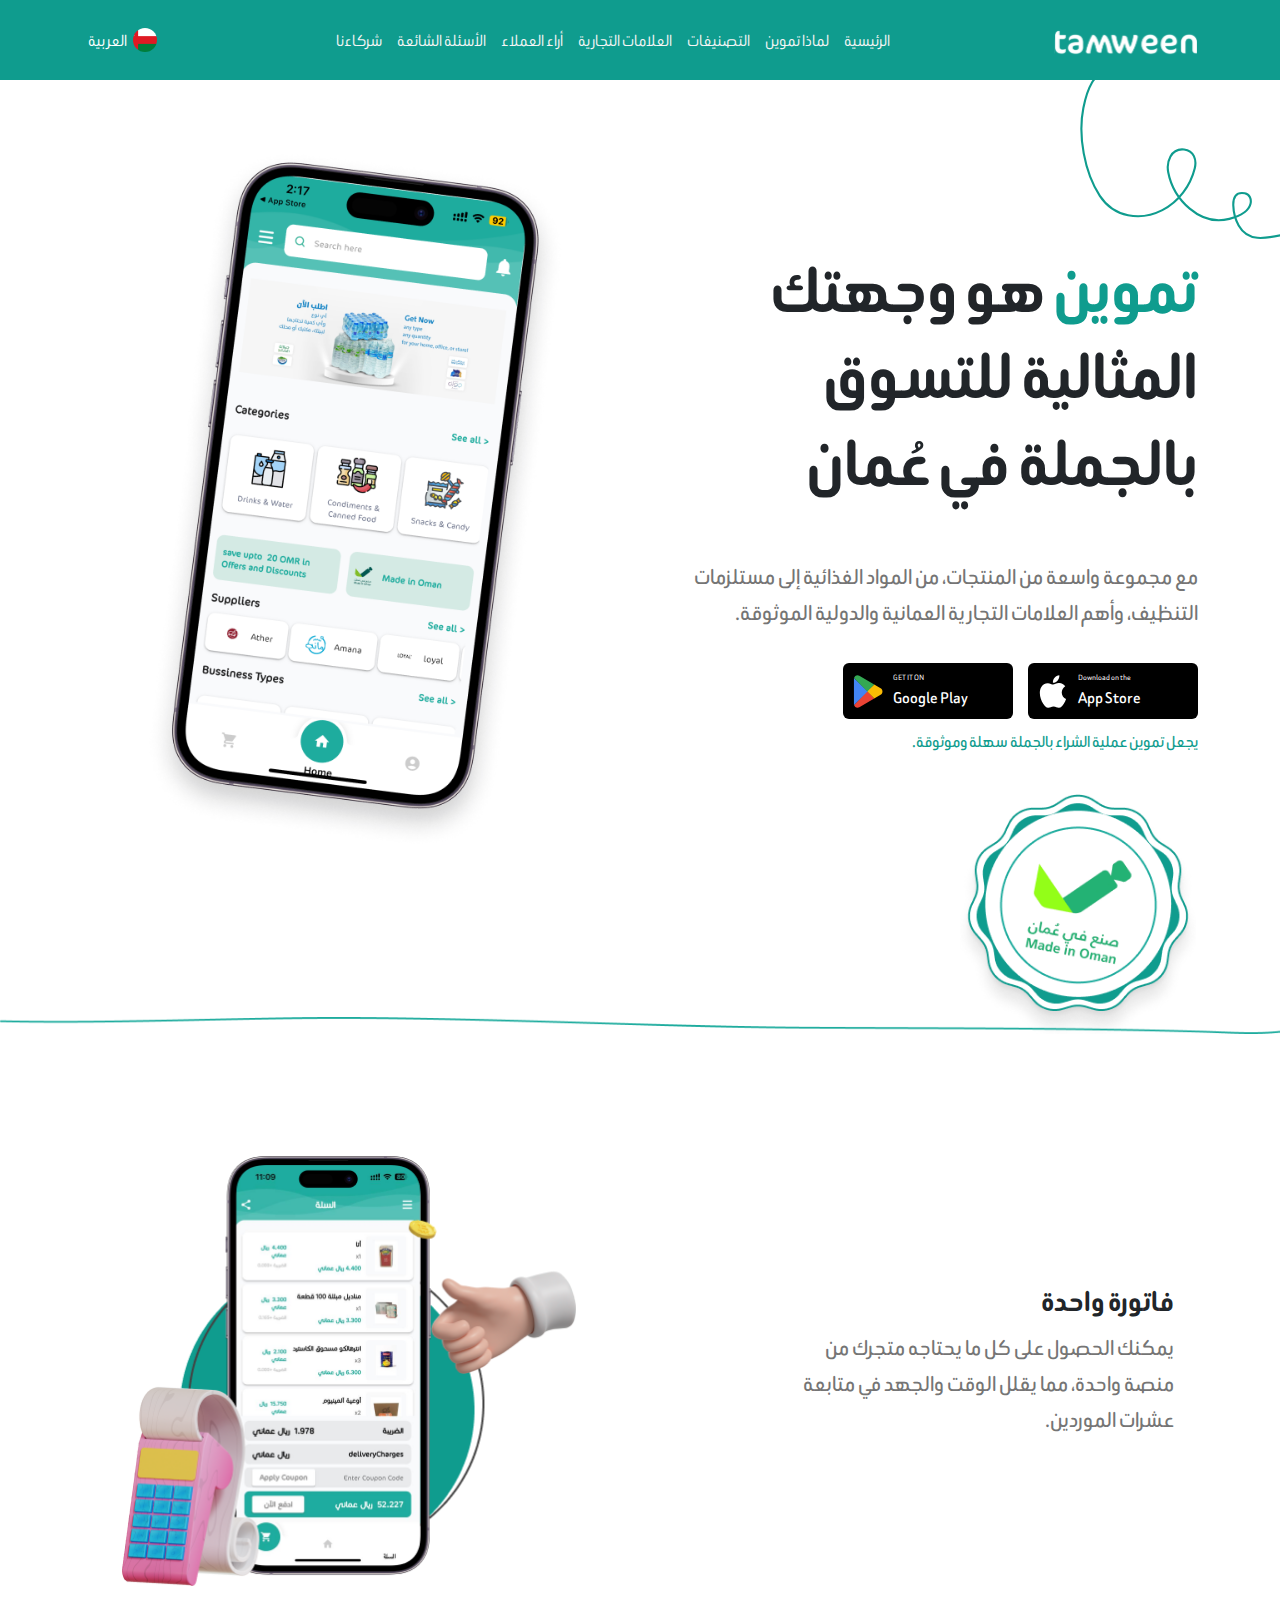
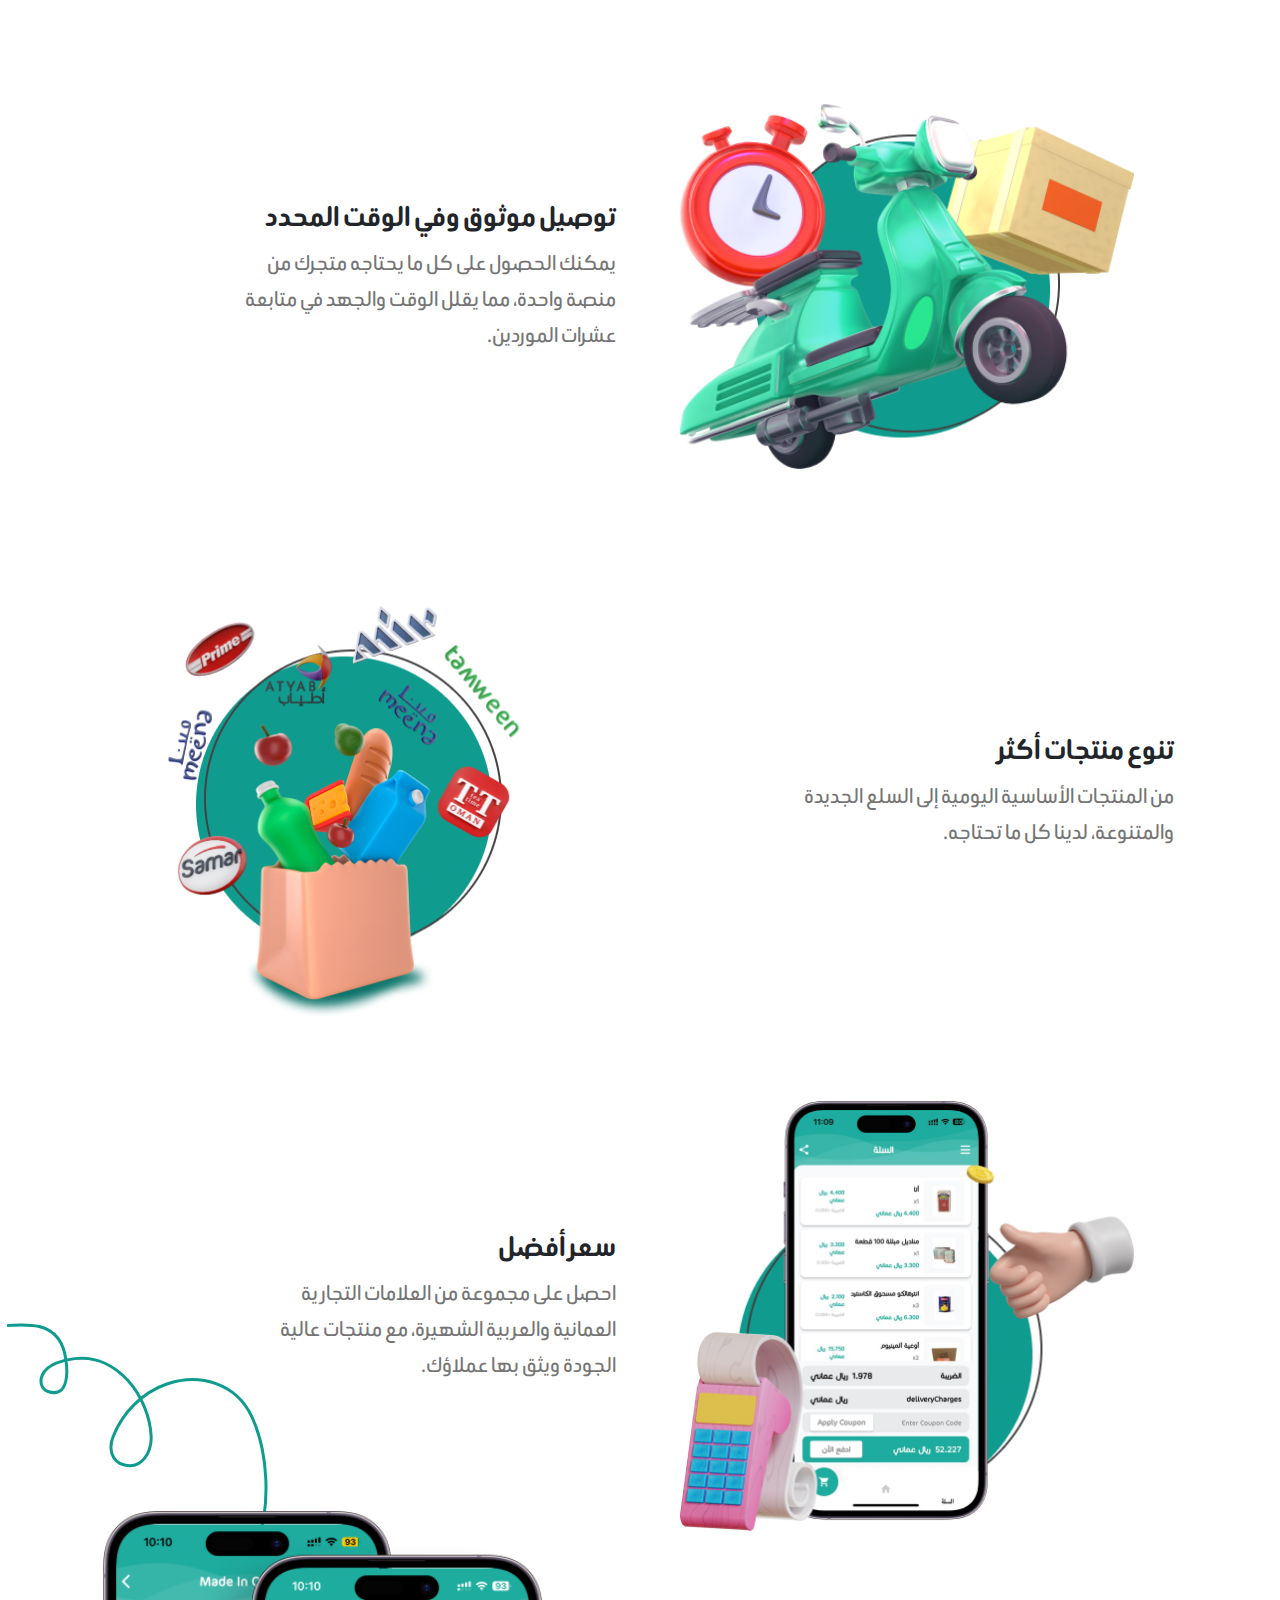
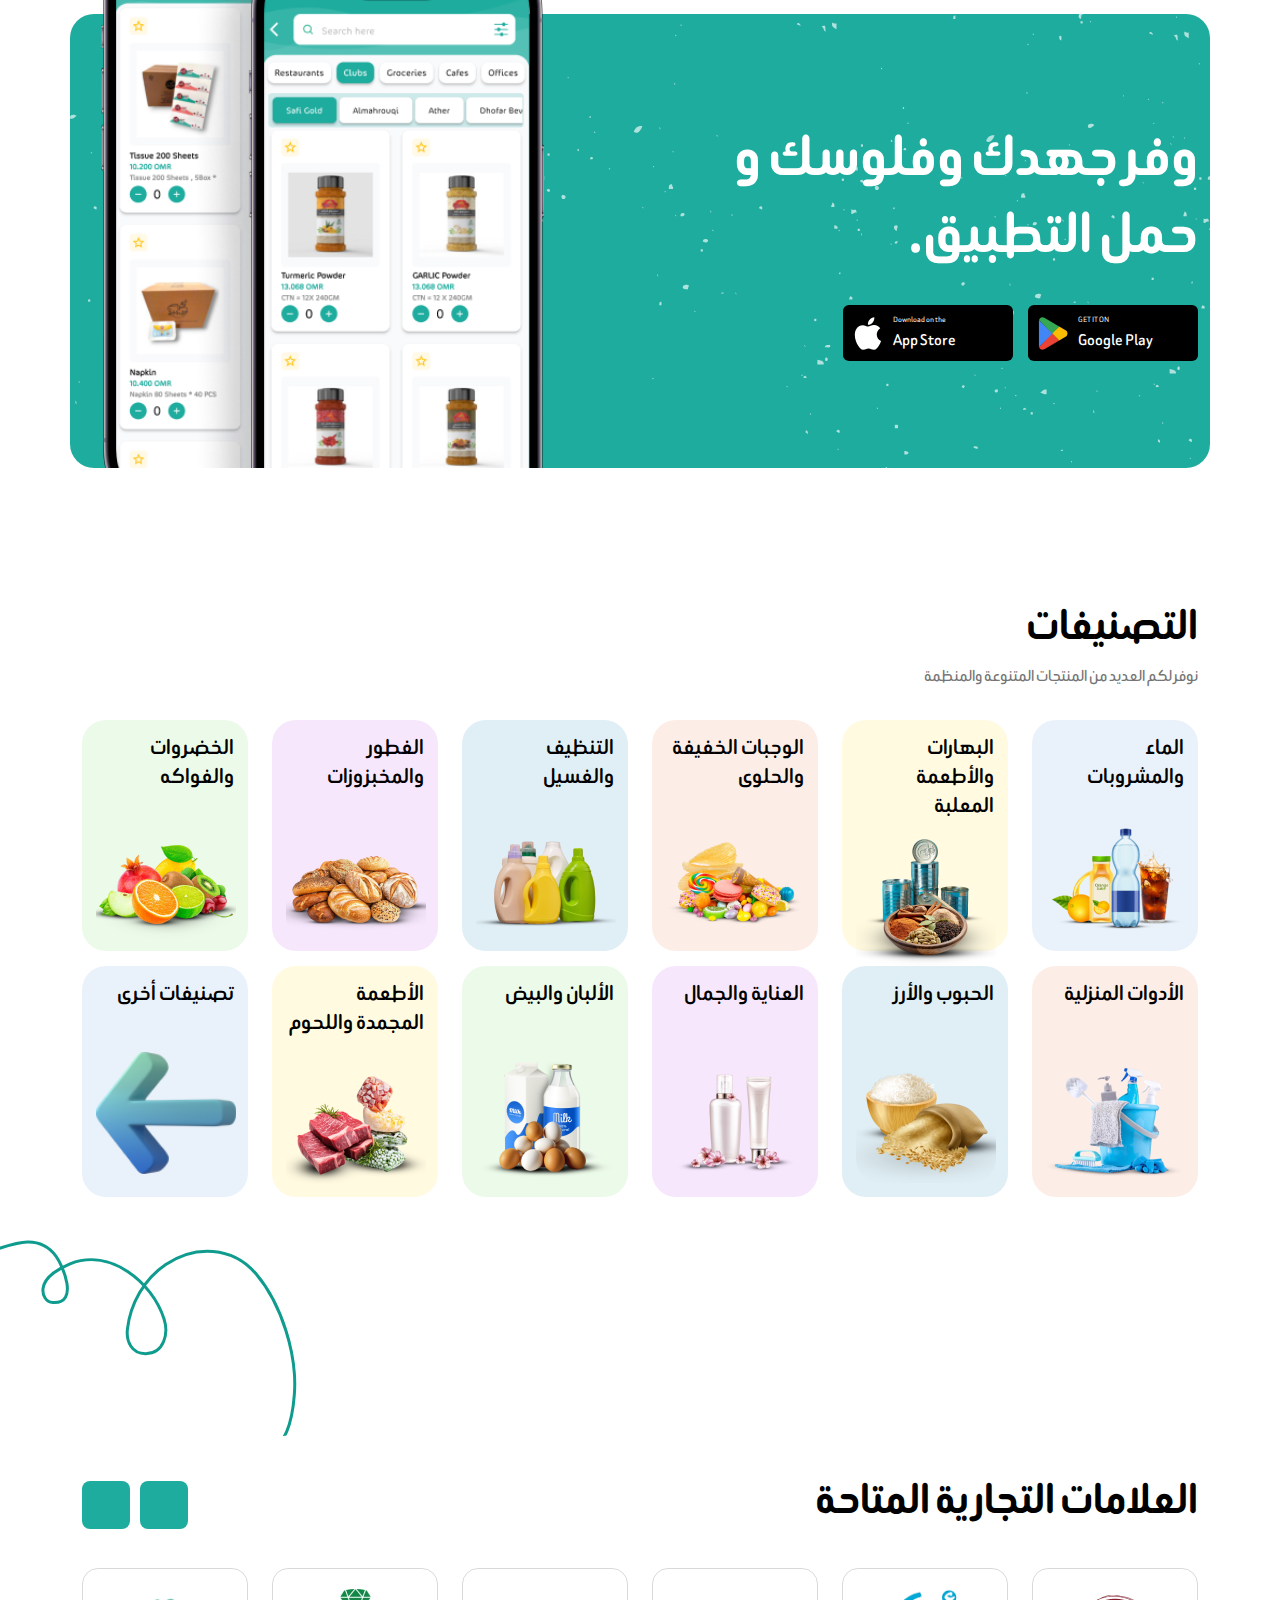
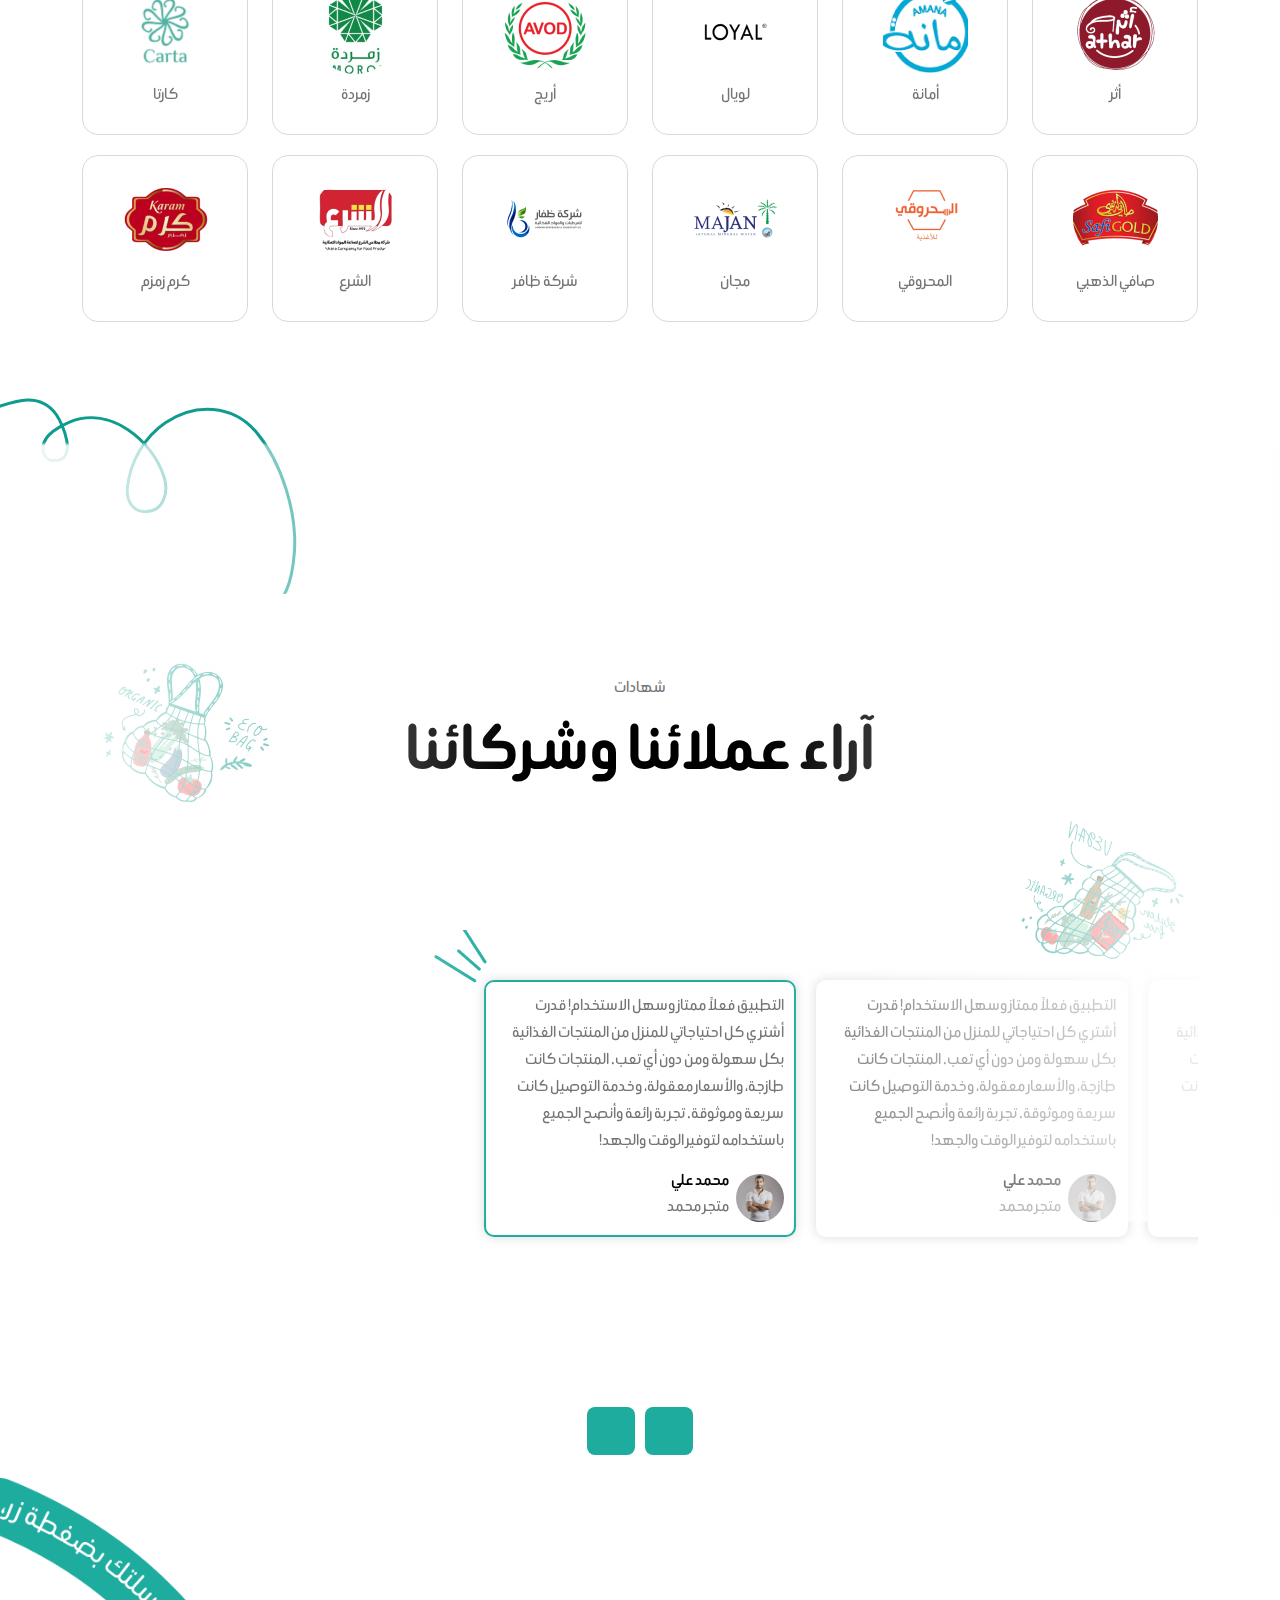
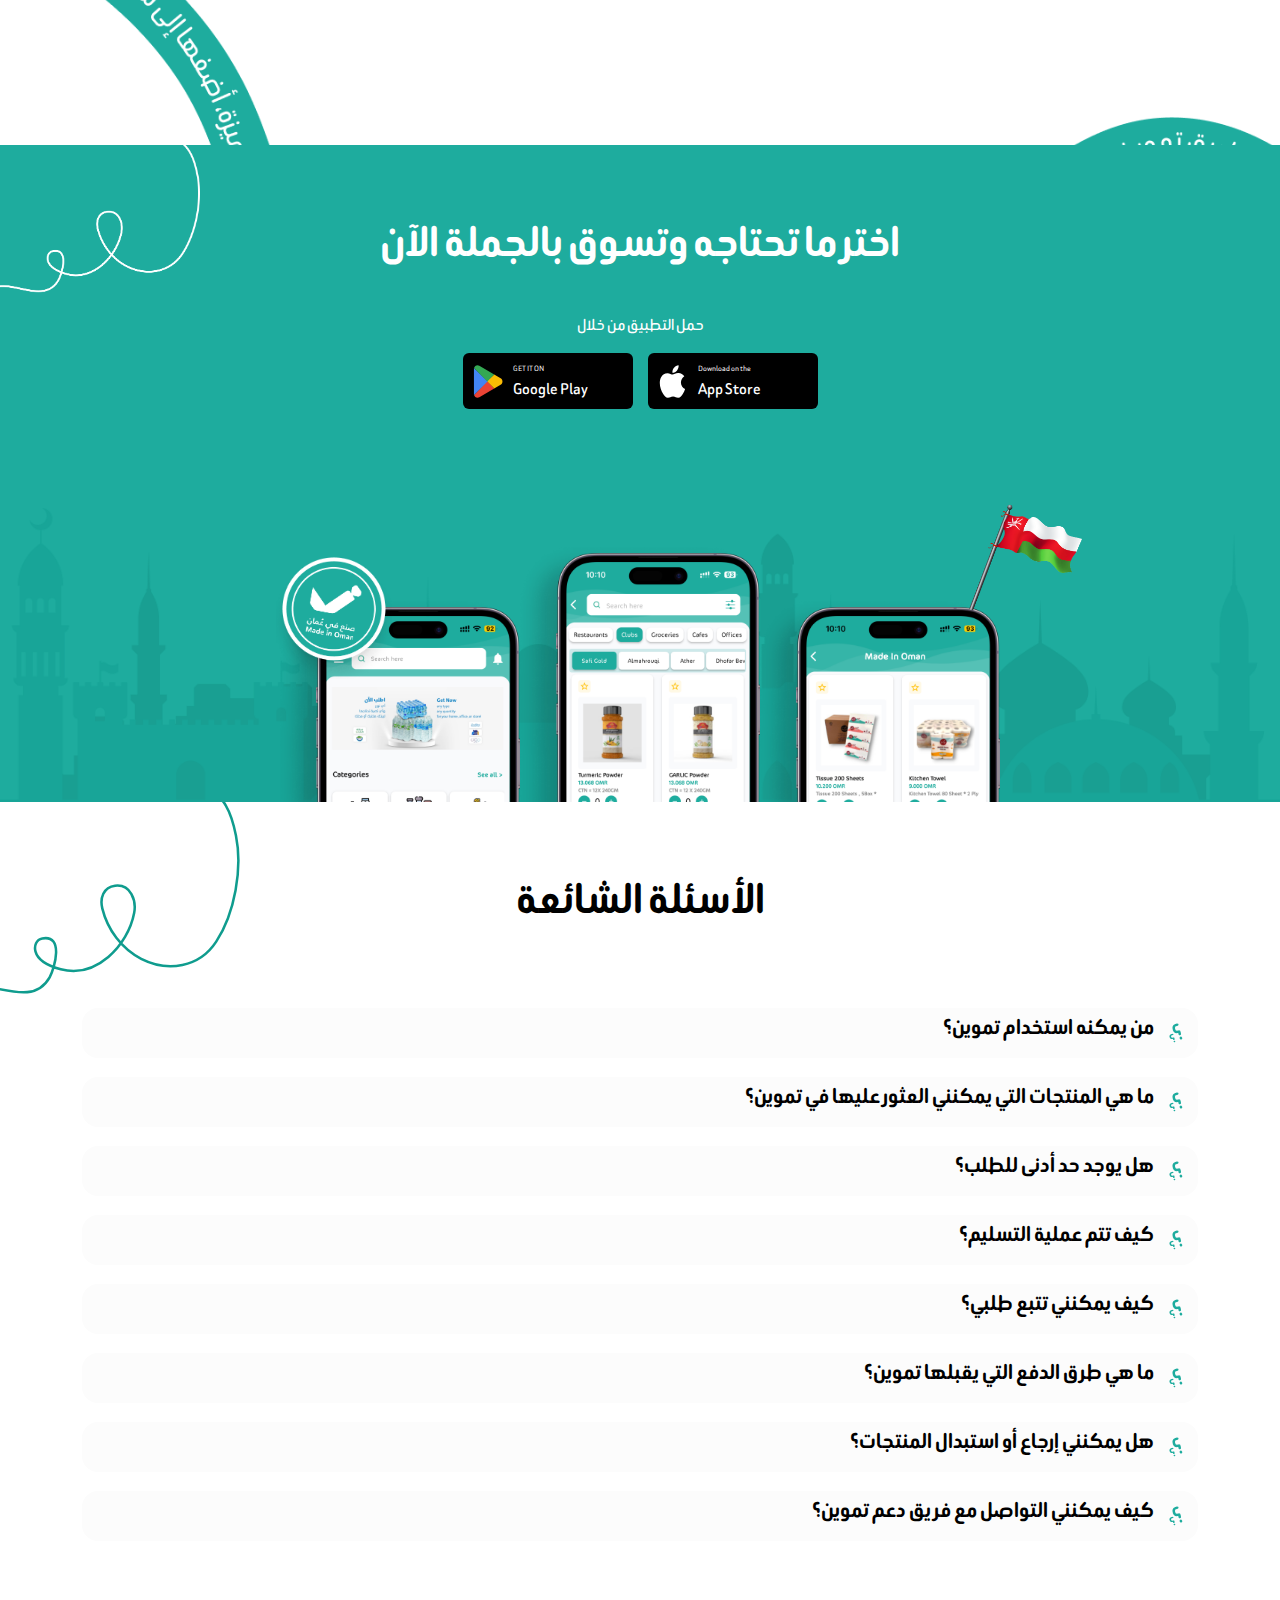
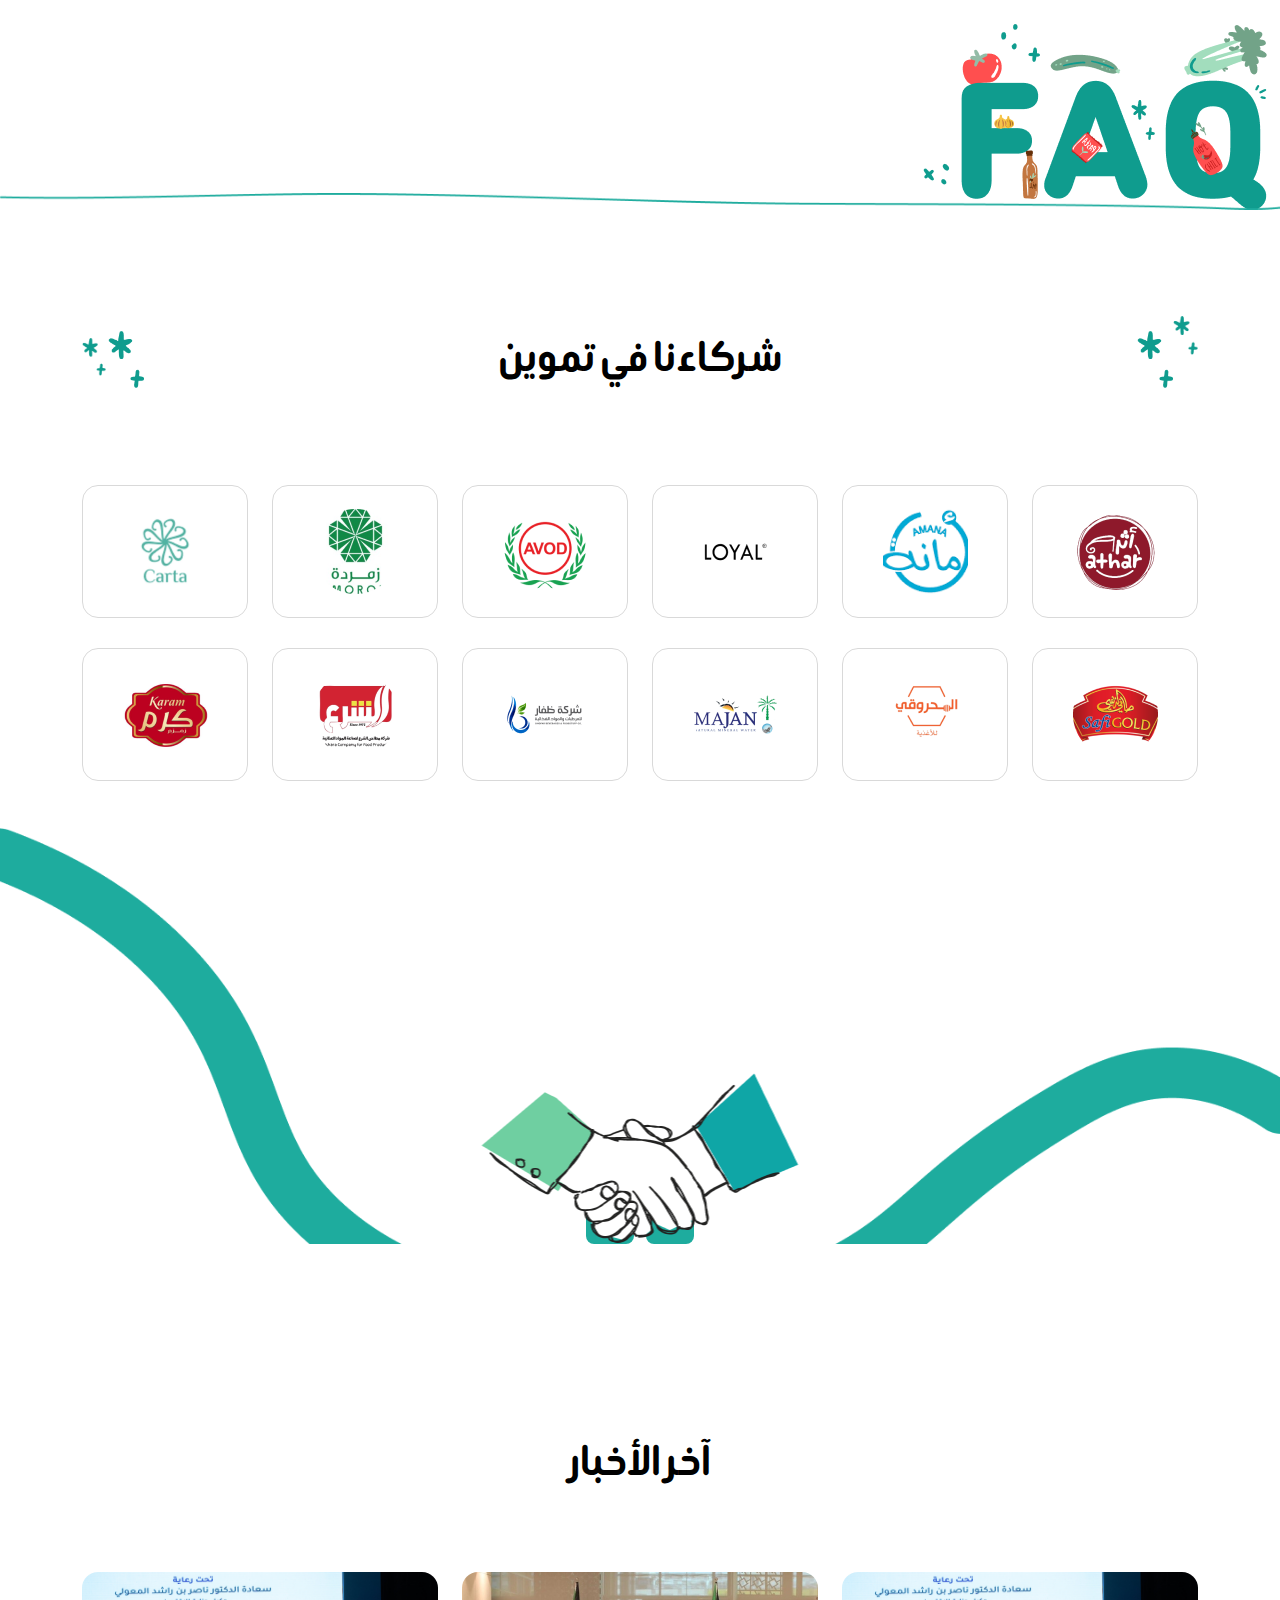
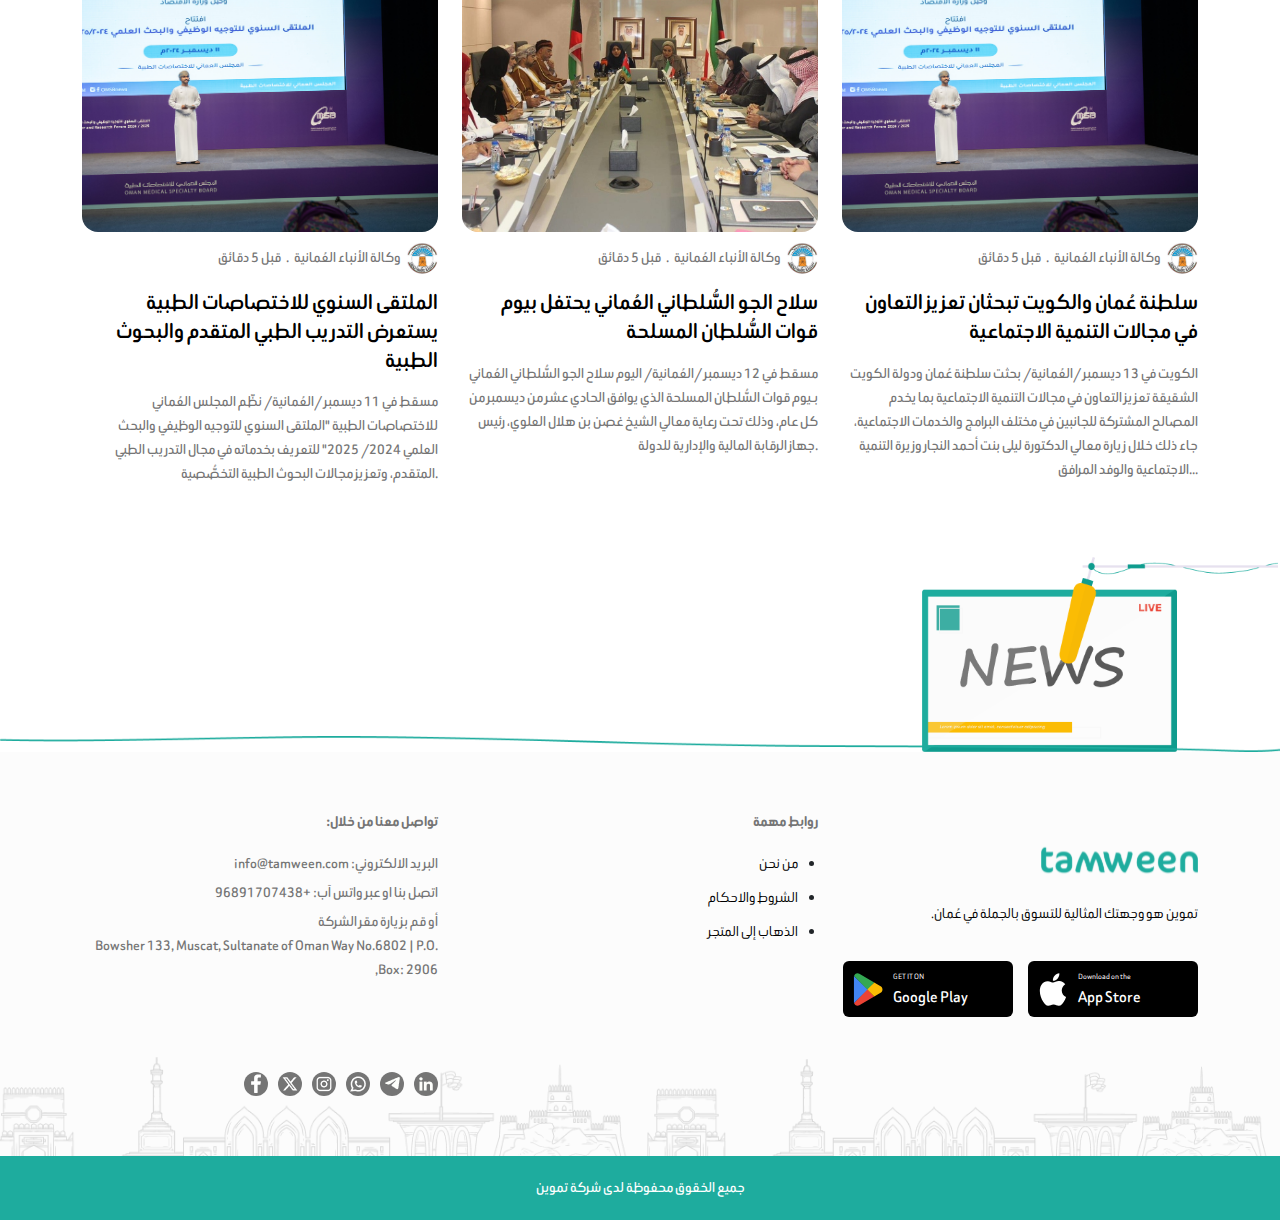
==== index.html @ 63666502 "update" ====
<!DOCTYPE html>
<html lang="en">

<head>
    <meta charset="UTF-8">
    <meta http-equiv="X-UA-Compatible" content="IE=edge">
    <meta name="viewport" content="width=device-width, initial-scale=1.0">
    <meta name="description"
        content="This is an example of a meta description. This will often show up in search results.">

    <title> Tamween </title>

    <!-- Styles -->

    <link rel="styleSheet" href="./css/normalize.css">
    <link rel="stylesheet"
        href="https://maxst.icons8.com/vue-static/landings/line-awesome/line-awesome/1.3.0/css/line-awesome.min.css">
    <link rel="icon" href="./images/mainlogo/logo.png" src="./images/mainlogo/logo.png">
    <link rel="styleSheet" href="./css/bootstrap.min.css">
    <link rel="styleSheet" href="./css/front.css">

    <link rel="stylesheet" href="./css/slick.min.css" />
</head>

<body>

    <!-- Start Navbar Section-->

    <nav>
        <div class="container">
            <div class="nav-content">
            

                <div class="lang-dropdown">
                    <button class="open-nav"> 
                        <img src="./images/icons/bars.svg" class="bars icons"/>
                    </button>

                    <button>
                        <i class="las la-chevron-circle-down"></i>
                        العربية
                        <img src="./images/flags/arabic.png" />
                    </button>
                </div>

                <div class="nav-elements">
                    <ul>
                        <li> 
                            <button class="close-nav">
                                <i class="las la-times"></i>
                            </button>
                        </li>
                        <li>
                            <a href="#partners">
                                شركاءنا
                            </a>
                        </li>


                        <li>
                            <a href="#faqs">
                                الأسئلة الشائعة
                            </a>
                        </li>

                        <li>
                            <a href="#rates">
                                أراء العملاء
                            </a>
                        </li>


                        <li>
                            <a href="#tags">
                                العلامات التجارية
                            </a>
                        </li>

                        <li>
                            <a href="#categories">
                                التصنيفات
                            </a>
                        </li>

                        <li>
                            <a href="#why-tamween">
                                لماذا تموين
                            </a>
                        </li>

                        <li>
                            <a href="#home">
                                الرئيسية
                            </a>
                        </li>
                    </ul>
                </div>

                <div class="logo">
                    <img src="./images/logo.svg" />
                </div>
            </div>
        </div>
    </nav>




    <!-- End Navbar Section-->


    <!-- Start Hero Section -->

    <section id="home" class="hero">
        <img class="line" src="./images/hero/line.svg" />
        <div class="container">
            <div class="row">
                <div class="col-lg-6 col-md-12 col-sm-12 col-12">
                    <div class="image">
                        <img src="./images/hero/IphoneImg.png" />
                    </div>
                </div>


                <div class="col-lg-6 col-md-12 col-sm-12 col-12">
                    <div class="text">
                        <h1> <span>تموين </span> هو وجهتك المثالية للتسوق بالجملة في عُمان </h1>

                        <p> مع مجموعة واسعة من المنتجات، من المواد الغذائية إلى مستلزمات التنظيف، وأهم العلامات التجارية
                            العمانية والدولية الموثوقة.</p>

                        <div class="links google-apple">
                            <a href="#">
                                <img src="./images/hero/Playstore.svg" />
                                <div>
                                    <span> GET IT ON </span>
                                    <h4> Google Play </h4>
                                </div>
                            </a>

                            <a href="#">
                                <img src="./images/hero/Apple.svg" />
                                <div>
                                    <span> Download on the </span>
                                    <h4> App Store </h4>
                                </div>
                            </a>

                        </div>

                        <h5> يجعل تموين عملية الشراء بالجملة سهلة وموثوقة. </h5>

                        <img src="./images/hero/madein.png" />
                    </div>
                </div>

            </div>
        </div>


        <img class="brokenline" src="./images/hero/brokenline.png" />

    </section>


    <!-- End Hero Section -->


    <!-- Start Whyus Section -->

    <section  id="why-tamween" class="why-us">

        <img class="line" src="./images/hero/line.svg" />
        <div class="container">

            <div class="row">


                <div class="row">
                    <div class="col-lg-6 col-md-12 col-sm-12 col-12">
                        <div class="image">
                            <img src="./images/whyus/phone.png" />
                        </div>
                    </div>

                    <div class="col-lg-6 col-md-12 col-sm-12 col-12">
                        <div class="text">
                            <h1> فاتورة واحدة </h1>
                            <p>
                                يمكنك الحصول على كل ما يحتاجه متجرك من منصة واحدة، مما يقلل الوقت والجهد في متابعة عشرات
                                الموردين.
                            </p>
                        </div>
                    </div>
                </div>


                <div class="row rev-row">

                    <div class="col-lg-6 col-md-12 col-sm-12 col-12">
                        <div class="text">
                            <h1> توصيل موثوق وفي الوقت المحدد </h1>
                            <p>
                                يمكنك الحصول على كل ما يحتاجه متجرك من منصة واحدة، مما يقلل الوقت والجهد في متابعة عشرات
                                الموردين.

                            </p>
                        </div>
                    </div>

                    <div class="col-lg-6 col-md-12 col-sm-12 col-12">
                        <div class="image">
                            <img src="./images/whyus/delivery.png" />
                            <img class="circle" src="./images/whyus/circle.png" />

                        </div>
                    </div>

                </div>


                <div class="row">

                    <div class="col-lg-6 col-md-12 col-sm-12 col-12">
                        <div class="image">
                            <img src="./images/whyus/shopchart.png" />
                            <img class="circle" src="./images/whyus/circle.png" />
                        </div>
                    </div>


                    <div class="col-lg-6 col-md-12 col-sm-12 col-12">
                        <div class="text">
                            <h1> تنوع منتجات أكثر </h1>
                            <p>
                                من المنتجات الأساسية اليومية إلى السلع الجديدة والمتنوعة، لدينا كل ما تحتاجه.
                            </p>
                        </div>
                    </div>
                </div>


                <div class="row rev-row">

                    <div class="col-lg-6 col-md-12 col-sm-12 col-12">
                        <div class="text">
                            <h1> سعر أفضل </h1>
                            <p>
                                احصل على مجموعة من العلامات التجارية العمانية والعربية الشهيرة، مع منتجات عالية الجودة
                                ويثق
                                بها عملاؤك.
                            </p>
                        </div>
                    </div>


                    <div class="col-lg-6 col-md-12 col-sm-12 col-12">
                        <div class="image">
                            <img src="./images/whyus/phone.png" />
                        </div>
                    </div>
                </div>



                <div class="ad-whyus col-lg-12 col-md-12 col-sm-12 col-12">
                    <img src="./images//whyus/dots.svg" />
                    <div class="row">
                        <div class="col-lg-6 col-md-12 col-sm-12 col-12">
                            <div class="phones">
                                <img src="./images/whyus/phone1.png" />
                                <img src="./images/whyus/phone2.png" />
                            </div>
                        </div>

                        <div class="col-lg-6 col-md-12 col-sm-12 col-12">
                            <div class="text">
                                <h1> وفر جهدك وفلوسك و حمل التطبيق. </h1>

                                <div class="links google-apple">
                                    <a href="#">
                                        <img src="./images/hero/Playstore.svg" />
                                        <div>
                                            <span> GET IT ON </span>
                                            <h4> Google Play </h4>
                                        </div>
                                    </a>

                                    <a href="#">
                                        <img src="./images/hero/Apple.svg" />
                                        <div>
                                            <span> Download on the </span>
                                            <h4> App Store </h4>
                                        </div>
                                    </a>

                                </div>


                            </div>
                        </div>

                    </div>
                </div>




            </div>
        </div>
    </section>

    <!-- End Whyus Section -->



    <!-- Start Categories Section -->


    <section  id="categories" class="categories">
        <img class="line" src="./images/hero/line.svg" />

        <div class="container">
            <div class="header">
                <h1> التصنيفات </h1>
                <p> نوفر لكم العديد من المنتجات المتنوعة والمنظمة </p>
            </div>


            <div class="row">
                <div class="col-lg-2 col-md-4 col-sm-4 col-6">
                    <a href="#">
                        <div class="category cat-col-1">
                            <h2> الخضروات والفواكه </h2>
                            <img src="./images/categories/1.png" />
                        </div>
                    </a>
                </div>

                <div class="col-lg-2 col-md-4 col-sm-4 col-6">
                    <a href="#">
                        <div class="category cat-col-2">
                            <h2> الفطور والمخبزوزات </h2>
                            <img src="./images/categories/2.png" />
                        </div>
                    </a>
                </div>

                <div class="col-lg-2 col-md-4 col-sm-4 col-6">
                    <a href="#">
                        <div class="category cat-col-3">
                            <h2> التنظيف والغسيل </h2>
                            <img src="./images/categories/3.png" />
                        </div>
                    </a>
                </div>

                <div class="col-lg-2 col-md-4 col-sm-4 col-6">
                    <a href="#">
                        <div class="category cat-col-4">
                            <h2> الوجبات الخفيفة والحلوى </h2>
                            <img src="./images/categories/4.png" />
                        </div>
                    </a>
                </div>


                <div class="col-lg-2 col-md-4 col-sm-4 col-6">
                    <a href="#">
                        <div class="category cat-col-5">
                            <h2> البهارات والأطعمة المعلبة </h2>
                            <img src="./images/categories/5.png" />
                        </div>
                    </a>
                </div>


                <div class="col-lg-2 col-md-4 col-sm-4 col-6">
                    <a href="#">
                        <div class="category cat-col-6">
                            <h2> الماء والمشروبات </h2>
                            <img src="./images/categories/6.png" />
                        </div>
                    </a>
                </div>



                <div class="col-lg-2 col-md-4 col-sm-4 col-6">
                    <a href="#">
                        <div class="category cat-col-7">
                            <h2> تصنيفات أخرى </h2>
                            <img src="./images/categories/7.png" />
                        </div>
                    </a>
                </div>


                <div class="col-lg-2 col-md-4 col-sm-4 col-6">
                    <a href="#">
                        <div class="category cat-col-8">
                            <h2> الأطعمة المجمدة واللحوم </h2>
                            <img src="./images/categories/8.png" />
                        </div>
                    </a>
                </div>


                <div class="col-lg-2 col-md-4 col-sm-4 col-6">
                    <a href="#">
                        <div class="category cat-col-9">
                            <h2>الألبان والبيض </h2>
                            <img src="./images/categories/9.png" />
                        </div>
                    </a>
                </div>


                <div class="col-lg-2 col-md-4 col-sm-4 col-6">
                    <a href="#">
                        <div class="category cat-col-10">
                            <h2> العناية والجمال </h2>
                            <img src="./images/categories/10.png" />
                        </div>
                    </a>
                </div>


                <div class="col-lg-2 col-md-4 col-sm-4 col-6">
                    <a href="#">
                        <div class="category cat-col-11">
                            <h2> الحبوب والأرز </h2>
                            <img src="./images/categories/11.png" />
                        </div>
                    </a>
                </div>


                <div class="col-lg-2 col-md-4 col-sm-4 col-6">
                    <a href="#">
                        <div class="category cat-col-12">
                            <h2>الأدوات المنزلية </h2>
                            <img src="./images/categories/12.png" />
                        </div>
                    </a>
                </div>


            </div>
        </div>
    </section>


    <!-- End Categories Section -->

    <!-- Start Partners Section -->

    <section  id="tags" class="partners">
        <img class="line" src="./images/hero/line.svg" />

        <div class="container">
            <div class="row">
                <div class="header">
                    <div class="buttons">
                        <button class="prev-btn">
                            <i class="las la-angle-left"></i>
                        </button>

                        <button class="next-btn">
                            <i class="las la-angle-right"></i>
                        </button>
                    </div>

                    <h1> العلامات التجارية المتاحة </h1>
                </div>

                <div class="partners-slider">
                    <div class="slide">
                        <div class="row">

                            <div class="col-lg-2 col-md-4 col-sm-6 col-6">
                                <div class="partner">
                                    <img src="./images/partners/1.png" />
                                    <h4>كارتا </h4>
                                </div>
                            </div>

                            <div class="col-lg-2 col-md-4 col-sm-6 col-6">
                                <div class="partner">
                                    <img src="./images/partners/2.png" />
                                    <h4>زمردة </h4>
                                </div>
                            </div>

                            <div class="col-lg-2 col-md-4 col-sm-6 col-6">
                                <div class="partner">
                                    <img src="./images/partners/3.png" />
                                    <h4>أريج </h4>
                                </div>
                            </div>

                            <div class="col-lg-2 col-md-4 col-sm-6 col-6">
                                <div class="partner">
                                    <img src="./images/partners/4.png" />
                                    <h4>لويال </h4>
                                </div>
                            </div>


                            <div class="col-lg-2 col-md-4 col-sm-6 col-6">
                                <div class="partner">
                                    <img src="./images/partners/5.png" />
                                    <h4>أمانة </h4>
                                </div>
                            </div>


                            <div class="col-lg-2 col-md-4 col-sm-6 col-6">
                                <div class="partner">
                                    <img src="./images/partners/6.png" />
                                    <h4>أثر </h4>
                                </div>
                            </div>

                            <div class="col-lg-2 col-md-4 col-sm-6 col-6">
                                <div class="partner">
                                    <img src="./images/partners/7.png" />
                                    <h4>كرم زمزم </h4>
                                </div>
                            </div>


                            <div class="col-lg-2 col-md-4 col-sm-6 col-6">
                                <div class="partner">
                                    <img src="./images/partners/8.png" />
                                    <h4>الشرع </h4>
                                </div>
                            </div>


                            <div class="col-lg-2 col-md-4 col-sm-6 col-6">
                                <div class="partner">
                                    <img src="./images/partners/9.png" />
                                    <h4>شركة ظافر </h4>
                                </div>
                            </div>

                            <div class="col-lg-2 col-md-4 col-sm-6 col-6">
                                <div class="partner">
                                    <img src="./images/partners/10.png" />
                                    <h4>مجان </h4>
                                </div>
                            </div>


                            <div class="col-lg-2 col-md-4 col-sm-6 col-6">
                                <div class="partner">
                                    <img src="./images/partners/11.png" />
                                    <h4>المحروقي </h4>
                                </div>
                            </div>


                            <div class="col-lg-2 col-md-4 col-sm-6 col-6">
                                <div class="partner">
                                    <img src="./images/partners/12.png" />
                                    <h4>صافي الذهبي </h4>
                                </div>
                            </div>
                        </div>
                    </div>
                    <div class="slide">
                        <div class="row">

                            <div class="col-lg-2 col-md-4 col-sm-6 col-6">
                                <div class="partner">
                                    <img src="./images/partners/1.png" />
                                    <h4>كارتا </h4>
                                </div>
                            </div>

                            <div class="col-lg-2 col-md-4 col-sm-6 col-6">
                                <div class="partner">
                                    <img src="./images/partners/2.png" />
                                    <h4>زمردة </h4>
                                </div>
                            </div>

                            <div class="col-lg-2 col-md-4 col-sm-6 col-6">
                                <div class="partner">
                                    <img src="./images/partners/3.png" />
                                    <h4>أريج </h4>
                                </div>
                            </div>

                            <div class="col-lg-2 col-md-4 col-sm-6 col-6">
                                <div class="partner">
                                    <img src="./images/partners/4.png" />
                                    <h4>لويال </h4>
                                </div>
                            </div>


                            <div class="col-lg-2 col-md-4 col-sm-6 col-6">
                                <div class="partner">
                                    <img src="./images/partners/5.png" />
                                    <h4>أمانة </h4>
                                </div>
                            </div>


                            <div class="col-lg-2 col-md-4 col-sm-6 col-6">
                                <div class="partner">
                                    <img src="./images/partners/6.png" />
                                    <h4>أثر </h4>
                                </div>
                            </div>

                            <div class="col-lg-2 col-md-4 col-sm-6 col-6">
                                <div class="partner">
                                    <img src="./images/partners/7.png" />
                                    <h4>كرم زمزم </h4>
                                </div>
                            </div>


                            <div class="col-lg-2 col-md-4 col-sm-6 col-6">
                                <div class="partner">
                                    <img src="./images/partners/8.png" />
                                    <h4>الشرع </h4>
                                </div>
                            </div>


                            <div class="col-lg-2 col-md-4 col-sm-6 col-6">
                                <div class="partner">
                                    <img src="./images/partners/9.png" />
                                    <h4>شركة ظافر </h4>
                                </div>
                            </div>

                            <div class="col-lg-2 col-md-4 col-sm-6 col-6">
                                <div class="partner">
                                    <img src="./images/partners/10.png" />
                                    <h4>مجان </h4>
                                </div>
                            </div>


                            <div class="col-lg-2 col-md-4 col-sm-6 col-6">
                                <div class="partner">
                                    <img src="./images/partners/11.png" />
                                    <h4>المحروقي </h4>
                                </div>
                            </div>


                            <div class="col-lg-2 col-md-4 col-sm-6 col-6">
                                <div class="partner">
                                    <img src="./images/partners/12.png" />
                                    <h4>صافي الذهبي </h4>
                                </div>
                            </div>
                        </div>
                    </div>
                    <div class="slide">
                        <div class="row">

                            <div class="col-lg-2 col-md-4 col-sm-6 col-6">
                                <div class="partner">
                                    <img src="./images/partners/1.png" />
                                    <h4>كارتا </h4>
                                </div>
                            </div>

                            <div class="col-lg-2 col-md-4 col-sm-6 col-6">
                                <div class="partner">
                                    <img src="./images/partners/2.png" />
                                    <h4>زمردة </h4>
                                </div>
                            </div>

                            <div class="col-lg-2 col-md-4 col-sm-6 col-6">
                                <div class="partner">
                                    <img src="./images/partners/3.png" />
                                    <h4>أريج </h4>
                                </div>
                            </div>

                            <div class="col-lg-2 col-md-4 col-sm-6 col-6">
                                <div class="partner">
                                    <img src="./images/partners/4.png" />
                                    <h4>لويال </h4>
                                </div>
                            </div>


                            <div class="col-lg-2 col-md-4 col-sm-6 col-6">
                                <div class="partner">
                                    <img src="./images/partners/5.png" />
                                    <h4>أمانة </h4>
                                </div>
                            </div>


                            <div class="col-lg-2 col-md-4 col-sm-6 col-6">
                                <div class="partner">
                                    <img src="./images/partners/6.png" />
                                    <h4>أثر </h4>
                                </div>
                            </div>

                            <div class="col-lg-2 col-md-4 col-sm-6 col-6">
                                <div class="partner">
                                    <img src="./images/partners/7.png" />
                                    <h4>كرم زمزم </h4>
                                </div>
                            </div>


                            <div class="col-lg-2 col-md-4 col-sm-6 col-6">
                                <div class="partner">
                                    <img src="./images/partners/8.png" />
                                    <h4>الشرع </h4>
                                </div>
                            </div>


                            <div class="col-lg-2 col-md-4 col-sm-6 col-6">
                                <div class="partner">
                                    <img src="./images/partners/9.png" />
                                    <h4>شركة ظافر </h4>
                                </div>
                            </div>

                            <div class="col-lg-2 col-md-4 col-sm-6 col-6">
                                <div class="partner">
                                    <img src="./images/partners/10.png" />
                                    <h4>مجان </h4>
                                </div>
                            </div>


                            <div class="col-lg-2 col-md-4 col-sm-6 col-6">
                                <div class="partner">
                                    <img src="./images/partners/11.png" />
                                    <h4>المحروقي </h4>
                                </div>
                            </div>


                            <div class="col-lg-2 col-md-4 col-sm-6 col-6">
                                <div class="partner">
                                    <img src="./images/partners/12.png" />
                                    <h4>صافي الذهبي </h4>
                                </div>
                            </div>
                        </div>
                    </div>
                </div>
            </div>
        </div>
    </section>

    <!-- End Partners Section -->

    <!-- Start Rates Section-->

    <section  id="rates" class="rates">
        <div class="overlay-left"></div>
        <img src="./images/rates/shreet.png" />
        <div class="container">
            <div class="header">
                <img src="./images/rates/veg1.png" />

                <h5> شهادات </h5>
                <h1> آراء عملائنا وشركائنا </h1>

                <img src="./images/rates/veg2.png" />

            </div>

            <div class="slider">
                
                <div class="rates-slider">
                    <div class="slide">
                        <div class="rate">
                            <img src="./images/rates/lines.png" />
                            <p> التطبيق فعلاً ممتاز وسهل الاستخدام! قدرت أشتري كل احتياجاتي للمنزل من المنتجات الغذائية
                                بكل سهولة ومن دون أي تعب. المنتجات كانت طازجة، والأسعار معقولة، وخدمة التوصيل كانت سريعة
                                وموثوقة. تجربة رائعة وأنصح الجميع باستخدامه لتوفير الوقت والجهد! </p>
                            <div class="info">
                                <div>
                                    <h3> محمد علي </h3>
                                    <h4> متجر محمد </h4>
                                </div>
                                <img src="./images/rates/user.png" />
                            </div>
                        </div>
                    </div>

                    <div class="slide">
                        <div class="rate">
                            <img src="./images/rates/lines.png" />
                            <p> التطبيق فعلاً ممتاز وسهل الاستخدام! قدرت أشتري كل احتياجاتي للمنزل من المنتجات الغذائية
                                بكل سهولة ومن دون أي تعب. المنتجات كانت طازجة، والأسعار معقولة، وخدمة التوصيل كانت سريعة
                                وموثوقة. تجربة رائعة وأنصح الجميع باستخدامه لتوفير الوقت والجهد! </p>
                            <div class="info">
                                <div>
                                    <h3> محمد علي </h3>
                                    <h4> متجر محمد </h4>
                                </div>
                                <img src="./images/rates/user.png" />
                            </div>
                        </div>
                    </div>


                    <div class="slide">
                        <div class="rate">
                            <img src="./images/rates/lines.png" />
                            <p> التطبيق فعلاً ممتاز وسهل الاستخدام! قدرت أشتري كل احتياجاتي للمنزل من المنتجات الغذائية
                                بكل سهولة ومن دون أي تعب. المنتجات كانت طازجة، والأسعار معقولة، وخدمة التوصيل كانت سريعة
                                وموثوقة. تجربة رائعة وأنصح الجميع باستخدامه لتوفير الوقت والجهد! </p>
                            <div class="info">
                                <div>
                                    <h3> محمد علي </h3>
                                    <h4> متجر محمد </h4>
                                </div>
                                <img src="./images/rates/user.png" />
                            </div>
                        </div>
                    </div>


                    <div class="slide">
                        <div class="rate">
                            <img src="./images/rates/lines.png" />
                            <p> التطبيق فعلاً ممتاز وسهل الاستخدام! قدرت أشتري كل احتياجاتي للمنزل من المنتجات الغذائية
                                بكل سهولة ومن دون أي تعب. المنتجات كانت طازجة، والأسعار معقولة، وخدمة التوصيل كانت سريعة
                                وموثوقة. تجربة رائعة وأنصح الجميع باستخدامه لتوفير الوقت والجهد! </p>
                            <div class="info">
                                <div>
                                    <h3> محمد علي </h3>
                                    <h4> متجر محمد </h4>
                                </div>
                                <img src="./images/rates/user.png" />
                            </div>
                        </div>
                    </div>


                    <div class="slide">
                        <div class="rate">
                            <img src="./images/rates/lines.png" />
                            <p> التطبيق فعلاً ممتاز وسهل الاستخدام! قدرت أشتري كل احتياجاتي للمنزل من المنتجات الغذائية
                                بكل سهولة ومن دون أي تعب. المنتجات كانت طازجة، والأسعار معقولة، وخدمة التوصيل كانت سريعة
                                وموثوقة. تجربة رائعة وأنصح الجميع باستخدامه لتوفير الوقت والجهد! </p>
                            <div class="info">
                                <div>
                                    <h3> محمد علي </h3>
                                    <h4> متجر محمد </h4>
                                </div>
                                <img src="./images/rates/user.png" />
                            </div>
                        </div>
                    </div>


                    <div class="slide">
                        <div class="rate">
                            <img src="./images/rates/lines.png" />
                            <p> التطبيق فعلاً ممتاز وسهل الاستخدام! قدرت أشتري كل احتياجاتي للمنزل من المنتجات الغذائية
                                بكل سهولة ومن دون أي تعب. المنتجات كانت طازجة، والأسعار معقولة، وخدمة التوصيل كانت سريعة
                                وموثوقة. تجربة رائعة وأنصح الجميع باستخدامه لتوفير الوقت والجهد! </p>
                            <div class="info">
                                <div>
                                    <h3> محمد علي </h3>
                                    <h4> متجر محمد </h4>
                                </div>
                                <img src="./images/rates/user.png" />
                            </div>
                        </div>
                    </div>

                </div>

            </div>


            <div class="buttons">
                <button class="prev-btn">
                    <i class="las la-angle-left"></i>
                </button>

                <button class="next-btn">
                    <i class="las la-angle-right"></i>
                </button>
            </div>


        </div>
        <div class="overlay-right"></div>

    </section>



    <!-- End Rates Section-->

    <!-- Start NeedChoose Section -->


    <section class="need-choose">
        <img class="line" src="./images/needchoose/line.png" />
        <img class="back" src="./images/needchoose/back.png" />
        <div class="container">
            <div class="header">
                <h1> اختر ما تحتاجه وتسوق بالجملة الآن </h1>
                <h2> حمل التطبيق من خلال </h2>

                <div class="links google-apple">
                    <a href="#">
                        <img src="./images/hero/Playstore.svg" />
                        <div>
                            <span> GET IT ON </span>
                            <h4> Google Play </h4>
                        </div>
                    </a>

                    <a href="#">
                        <img src="./images/hero/Apple.svg" />
                        <div>
                            <span> Download on the </span>
                            <h4> App Store </h4>
                        </div>
                    </a>

                </div>
            </div>


            <div class="phones">
                <div class="phone1">
                    <img src="./images/needchoose/madein.png" />
                    <img src="./images/needchoose/phone2.png" />

                </div>

                <div class="phone2">
                    <img src="./images/needchoose/phone1.png" />

                </div>

                <div class="phone3">
                    <img src="./images/needchoose/flag.png" />
                    <img src="./images/needchoose/phone3.png" />
                </div>
            </div>
        </div>
    </section>




    <!-- End NeedChoose Section -->

    <!-- Start Faqs Section -->

    <section  id="faqs" class="faqs">
        <img class="line" src="./images/hero/line.svg" />

        <div class="container">
            <div class="row">
                <div class="header">
                    <h1> الأسئلة الشائعة </h1>
                </div>

                <div class="col-lg-12 col-md-12 col-sm-12 col-12">
                    <div class="active faq">
                        <div class="header">
                            <i class="las la-angle-down"></i>
                            <div>
                                <h2> من يمكنه استخدام تموين؟ </h2>
                                <img src="./images/icons/questions.png" />
                            </div>
                        </div>

                        <div class="description">
                            <p>
                                تم تصميم تموين ليتناسب مع مجموعة واسعة من العملاء، بدءًا من المحلات الصغيرة والبقالات
                                إلى المكاتب والفنادق وحتى الاستخدام الشخصي. نقدم منتجات جملة عالية الجودة بأسعار تنافسية
                                لتلبية احتياجات الشركات والأفراد على حد سواء.
                            </p>
                        </div>
                    </div>
                </div>


                <div class="col-lg-12 col-md-12 col-sm-12 col-12">
                    <div class="faq">
                        <div class="header">
                            <i class="las la-angle-down"></i>
                            <div>
                                <h2> ما هي المنتجات التي يمكنني العثور عليها في تموين؟ </h2>
                                <img src="./images/icons/questions.png" />
                            </div>
                        </div>

                        <div class="description">
                            <p>
                                تم تصميم تموين ليتناسب مع مجموعة واسعة من العملاء، بدءًا من المحلات الصغيرة والبقالات
                                إلى المكاتب والفنادق وحتى الاستخدام الشخصي. نقدم منتجات جملة عالية الجودة بأسعار تنافسية
                                لتلبية احتياجات الشركات والأفراد على حد سواء.
                            </p>
                        </div>
                    </div>
                </div>

                <div class="col-lg-12 col-md-12 col-sm-12 col-12">
                    <div class="faq">
                        <div class="header">
                            <i class="las la-angle-down"></i>
                            <div>
                                <h2> هل يوجد حد أدنى للطلب؟ </h2>
                                <img src="./images/icons/questions.png" />
                            </div>
                        </div>

                        <div class="description">
                            <p>
                                تم تصميم تموين ليتناسب مع مجموعة واسعة من العملاء، بدءًا من المحلات الصغيرة والبقالات
                                إلى المكاتب والفنادق وحتى الاستخدام الشخصي. نقدم منتجات جملة عالية الجودة بأسعار تنافسية
                                لتلبية احتياجات الشركات والأفراد على حد سواء.
                            </p>
                        </div>
                    </div>
                </div>

                <div class="col-lg-12 col-md-12 col-sm-12 col-12">
                    <div class="faq">
                        <div class="header">
                            <i class="las la-angle-down"></i>
                            <div>
                                <h2> كيف تتم عملية التسليم؟ </h2>
                                <img src="./images/icons/questions.png" />
                            </div>
                        </div>

                        <div class="description">
                            <p>
                                تم تصميم تموين ليتناسب مع مجموعة واسعة من العملاء، بدءًا من المحلات الصغيرة والبقالات
                                إلى المكاتب والفنادق وحتى الاستخدام الشخصي. نقدم منتجات جملة عالية الجودة بأسعار تنافسية
                                لتلبية احتياجات الشركات والأفراد على حد سواء.
                            </p>
                        </div>
                    </div>
                </div>


                <div class="col-lg-12 col-md-12 col-sm-12 col-12">
                    <div class="faq">
                        <div class="header">
                            <i class="las la-angle-down"></i>
                            <div>
                                <h2> كيف يمكنني تتبع طلبي؟ </h2>
                                <img src="./images/icons/questions.png" />
                            </div>
                        </div>

                        <div class="description">
                            <p>
                                تم تصميم تموين ليتناسب مع مجموعة واسعة من العملاء، بدءًا من المحلات الصغيرة والبقالات
                                إلى المكاتب والفنادق وحتى الاستخدام الشخصي. نقدم منتجات جملة عالية الجودة بأسعار تنافسية
                                لتلبية احتياجات الشركات والأفراد على حد سواء.
                            </p>
                        </div>
                    </div>
                </div>


                <div class="col-lg-12 col-md-12 col-sm-12 col-12">
                    <div class="faq">
                        <div class="header">
                            <i class="las la-angle-down"></i>
                            <div>
                                <h2> ما هي طرق الدفع التي يقبلها تموين؟ </h2>
                                <img src="./images/icons/questions.png" />
                            </div>
                        </div>

                        <div class="description">
                            <p>
                                تم تصميم تموين ليتناسب مع مجموعة واسعة من العملاء، بدءًا من المحلات الصغيرة والبقالات
                                إلى المكاتب والفنادق وحتى الاستخدام الشخصي. نقدم منتجات جملة عالية الجودة بأسعار تنافسية
                                لتلبية احتياجات الشركات والأفراد على حد سواء.
                            </p>
                        </div>
                    </div>
                </div>


                <div class="col-lg-12 col-md-12 col-sm-12 col-12">
                    <div class="faq">
                        <div class="header">
                            <i class="las la-angle-down"></i>
                            <div>
                                <h2> هل يمكنني إرجاع أو استبدال المنتجات؟ </h2>
                                <img src="./images/icons/questions.png" />
                            </div>
                        </div>

                        <div class="description">
                            <p>
                                تم تصميم تموين ليتناسب مع مجموعة واسعة من العملاء، بدءًا من المحلات الصغيرة والبقالات
                                إلى المكاتب والفنادق وحتى الاستخدام الشخصي. نقدم منتجات جملة عالية الجودة بأسعار تنافسية
                                لتلبية احتياجات الشركات والأفراد على حد سواء.
                            </p>
                        </div>
                    </div>
                </div>



                <div class="col-lg-12 col-md-12 col-sm-12 col-12">
                    <div class="faq">
                        <div class="header">
                            <i class="las la-angle-down"></i>
                            <div>
                                <h2> كيف يمكنني التواصل مع فريق دعم تموين؟ </h2>
                                <img src="./images/icons/questions.png" />
                            </div>
                        </div>

                        <div class="description">
                            <p>
                                تم تصميم تموين ليتناسب مع مجموعة واسعة من العملاء، بدءًا من المحلات الصغيرة والبقالات
                                إلى المكاتب والفنادق وحتى الاستخدام الشخصي. نقدم منتجات جملة عالية الجودة بأسعار تنافسية
                                لتلبية احتياجات الشركات والأفراد على حد سواء.
                            </p>
                        </div>
                    </div>
                </div>



            </div>
        </div>

        <img class="faq-image" src="./images/faqs/faq.png" />
        <img class="brokenline" src="./images/faqs/brokenline.png" />

    </section>

    <!-- End Faqs Section -->


    <!-- Start Tags Section -->

    <sectio  id="partners" class="tags">
        <img class="line" src="./images/tags/line.png" />

        <div class="container">
            <div class="row">
                <div class="header">
                    <div class="stars-images-1">
                        <img src="./images/tags/1.png" />
                        <img src="./images/tags/2.png" />
                    </div>
                    <h1> شركاءنا في تموين </h1>
                    <div class="stars-images-2">
                        <img src="./images/tags/1.png" />
                        <img src="./images/tags/2.png" />
                    </div>
                </div>

                <div class="tags-slider">
                    <div class="row">

                        <div class="col-lg-2 col-md-4 col-sm-6 col-6">
                            <div class="tag">
                                <img src="./images/partners/1.png" />
                            </div>
                        </div>

                        <div class="col-lg-2 col-md-4 col-sm-6 col-6">
                            <div class="tag">
                                <img src="./images/partners/2.png" />
                            </div>
                        </div>

                        <div class="col-lg-2 col-md-4 col-sm-6 col-6">
                            <div class="tag">
                                <img src="./images/partners/3.png" />
                            </div>
                        </div>

                        <div class="col-lg-2 col-md-4 col-sm-6 col-6">
                            <div class="tag">
                                <img src="./images/partners/4.png" />
                            </div>
                        </div>


                        <div class="col-lg-2 col-md-4 col-sm-6 col-6">
                            <div class="tag">
                                <img src="./images/partners/5.png" />
                            </div>
                        </div>

                        <div class="col-lg-2 col-md-4 col-sm-6 col-6">
                            <div class="tag">
                                <img src="./images/partners/6.png" />
                            </div>
                        </div>

                        <div class="col-lg-2 col-md-4 col-sm-6 col-6">
                            <div class="tag">
                                <img src="./images/partners/7.png" />
                            </div>
                        </div>

                        <div class="col-lg-2 col-md-4 col-sm-6 col-6">
                            <div class="tag">
                                <img src="./images/partners/8.png" />
                            </div>
                        </div>

                        <div class="col-lg-2 col-md-4 col-sm-6 col-6">
                            <div class="tag">
                                <img src="./images/partners/9.png" />
                            </div>
                        </div>

                        <div class="col-lg-2 col-md-4 col-sm-6 col-6">
                            <div class="tag">
                                <img src="./images/partners/10.png" />
                            </div>
                        </div>


                        <div class="col-lg-2 col-md-4 col-sm-6 col-6">
                            <div class="tag">
                                <img src="./images/partners/11.png" />
                            </div>
                        </div>

                        <div class="col-lg-2 col-md-4 col-sm-6 col-6">
                            <div class="tag">
                                <img src="./images/partners/12.png" />
                            </div>
                        </div>



                    </div>

                    <div class="row">

                        <div class="col-lg-2 col-md-4 col-sm-6 col-6">
                            <div class="tag">
                                <img src="./images/partners/1.png" />
                            </div>
                        </div>

                        <div class="col-lg-2 col-md-4 col-sm-6 col-6">
                            <div class="tag">
                                <img src="./images/partners/2.png" />
                            </div>
                        </div>

                        <div class="col-lg-2 col-md-4 col-sm-6 col-6">
                            <div class="tag">
                                <img src="./images/partners/3.png" />
                            </div>
                        </div>

                        <div class="col-lg-2 col-md-4 col-sm-6 col-6">
                            <div class="tag">
                                <img src="./images/partners/4.png" />
                            </div>
                        </div>


                        <div class="col-lg-2 col-md-4 col-sm-6 col-6">
                            <div class="tag">
                                <img src="./images/partners/5.png" />
                            </div>
                        </div>

                        <div class="col-lg-2 col-md-4 col-sm-6 col-6">
                            <div class="tag">
                                <img src="./images/partners/6.png" />
                            </div>
                        </div>

                        <div class="col-lg-2 col-md-4 col-sm-6 col-6">
                            <div class="tag">
                                <img src="./images/partners/7.png" />
                            </div>
                        </div>

                        <div class="col-lg-2 col-md-4 col-sm-6 col-6">
                            <div class="tag">
                                <img src="./images/partners/8.png" />
                            </div>
                        </div>

                        <div class="col-lg-2 col-md-4 col-sm-6 col-6">
                            <div class="tag">
                                <img src="./images/partners/9.png" />
                            </div>
                        </div>

                        <div class="col-lg-2 col-md-4 col-sm-6 col-6">
                            <div class="tag">
                                <img src="./images/partners/10.png" />
                            </div>
                        </div>


                        <div class="col-lg-2 col-md-4 col-sm-6 col-6">
                            <div class="tag">
                                <img src="./images/partners/11.png" />
                            </div>
                        </div>

                        <div class="col-lg-2 col-md-4 col-sm-6 col-6">
                            <div class="tag">
                                <img src="./images/partners/12.png" />
                            </div>
                        </div>

                    </div>

                    <div class="row">

                        <div class="col-lg-2 col-md-4 col-sm-6 col-6">
                            <div class="tag">
                                <img src="./images/partners/1.png" />
                            </div>
                        </div>

                        <div class="col-lg-2 col-md-4 col-sm-6 col-6">
                            <div class="tag">
                                <img src="./images/partners/2.png" />
                            </div>
                        </div>

                        <div class="col-lg-2 col-md-4 col-sm-6 col-6">
                            <div class="tag">
                                <img src="./images/partners/3.png" />
                            </div>
                        </div>

                        <div class="col-lg-2 col-md-4 col-sm-6 col-6">
                            <div class="tag">
                                <img src="./images/partners/4.png" />
                            </div>
                        </div>


                        <div class="col-lg-2 col-md-4 col-sm-6 col-6">
                            <div class="tag">
                                <img src="./images/partners/5.png" />
                            </div>
                        </div>

                        <div class="col-lg-2 col-md-4 col-sm-6 col-6">
                            <div class="tag">
                                <img src="./images/partners/6.png" />
                            </div>
                        </div>

                        <div class="col-lg-2 col-md-4 col-sm-6 col-6">
                            <div class="tag">
                                <img src="./images/partners/7.png" />
                            </div>
                        </div>

                        <div class="col-lg-2 col-md-4 col-sm-6 col-6">
                            <div class="tag">
                                <img src="./images/partners/8.png" />
                            </div>
                        </div>

                        <div class="col-lg-2 col-md-4 col-sm-6 col-6">
                            <div class="tag">
                                <img src="./images/partners/9.png" />
                            </div>
                        </div>

                        <div class="col-lg-2 col-md-4 col-sm-6 col-6">
                            <div class="tag">
                                <img src="./images/partners/10.png" />
                            </div>
                        </div>


                        <div class="col-lg-2 col-md-4 col-sm-6 col-6">
                            <div class="tag">
                                <img src="./images/partners/11.png" />
                            </div>
                        </div>

                        <div class="col-lg-2 col-md-4 col-sm-6 col-6">
                            <div class="tag">
                                <img src="./images/partners/12.png" />
                            </div>
                        </div>



                    </div>

                    
                </div>

                <div class="col-12">
                    <div class="buttons">
                        <button class="prev-btn">
                            <i class="las la-angle-left"></i>
                        </button>

                        <button class="next-btn">
                            <i class="las la-angle-right"></i>
                        </button>
                    </div>

                    <img src="./images/tags/hand.png" />
                </div>

            </div>
        </div>
    </sectio>


    <!-- End Tags Section -->


    <!-- Start Last New Section -->

    <section  id="news" class="last-news">
        <div class="container">
            <div class="row">
                <h1> آخر الأخبار </h1>

                <div class="col-lg-4 col-md-12 col-sm-12 col-12">
                    <div class="new">
                        <img src="./images/lastnews/1.png" />
                        <div class="text">
                            <div class="user-info">
                                <span> قبل 5 دقائق </span>
                                <span> . </span>

                                <span> وكالة الأنباء العُمانية </span>
                                <img src="./images/lastnews/logo.png" />
                            </div>

                            <h1> الملتقى السنوي للاختصاصات الطبية يستعرض التدريب الطبي المتقدم والبحوث الطبية </h1>
                            <p>
                                مسقط في 11 ديسمبر /العُمانية/ نظّم المجلس العُماني للاختصاصات الطبية "الملتقى السنوي
                                للتوجيه الوظيفي والبحث العلمي 2024/ 2025" للتعريف بخدماته في مجال التدريب الطبي المتقدم،
                                وتعزيز مجالات البحوث الطبية التخصُّصية.
                            </p>
                        </div>
                    </div>
                </div>


                <div class="col-lg-4 col-md-12 col-sm-12 col-12">
                    <div class="new">
                        <img src="./images/lastnews/2.png" />
                        <div class="text">
                            <div class="user-info">
                                <span> قبل 5 دقائق </span>
                                <span> . </span>

                                <span> وكالة الأنباء العُمانية </span>
                                <img src="./images/lastnews/logo.png" />
                            </div>

                            <h1>سلاح الجو السُّلطاني العُماني يحتفل بيوم قوات السُّلطان المسلحة </h1>
                            <p>
                                مسقط في 12 ديسمبر /العُمانية/ اليوم سلاح الجو السُّلطاني العُماني بـيوم قوات السُّلطان
                                المسلحة الذي يوافق الحادي عشر من ديسمبر من كل عام، وذلك تحت رعاية معالي الشيخ غصن بن
                                هلال العلوي، رئيس جهاز الرقابة المالية والإدارية للدولة.
                            </p>
                        </div>
                    </div>
                </div>







                <div class="col-lg-4 col-md-12 col-sm-12 col-12">
                    <div class="new">
                        <img src="./images/lastnews/1.png" />
                        <div class="text">
                            <div class="user-info">
                                <span> قبل 5 دقائق </span>
                                <span> . </span>

                                <span> وكالة الأنباء العُمانية </span>
                                <img src="./images/lastnews/logo.png" />
                            </div>

                            <h1> سلطنة عُمان والكويت تبحثان تعزيز التعاون في مجالات التنمية الاجتماعية </h1>
                            <p>
                                الكويت في 13 ديسمبر /العُمانية/ بحثت سلطنة عُمان ودولة الكويت الشقيقة تعزيز التعاون في
                                مجالات التنمية الاجتماعية بما يخدم المصالح المشتركة للجانبين في مختلف البرامج والخدمات
                                الاجتماعية، جاء ذلك خلال زيارة معالي الدكتورة ليلى بنت أحمد النجار وزيرة التنمية
                                الاجتماعية والوفد المرافق...
                            </p>
                        </div>
                    </div>
                </div>



            </div>
        </div>

        <img class="news-paper" src="./images/lastnews/newspaper.png" />
        <img class="broken-line" src="./images/lastnews/lines.png" />

    </section>



    <!-- End Last New Section -->


    <!-- Start Footer Section -->

    <footer>
        <img src="./images/footer/1.png" />
        <img src="./images/footer/2.png" />

        <div class="container">
            <div class="row">
                <div class="col-lg-4 col-md-12 col-sm-12 col-12">
                    <div class="footer-content">
                        <h2> تواصل معنا من خلال: </h2>
                        <div class="contact-info">
                            <a href="#">
                                البريد الالكتروني:
                                <span> info@tamween.com </span>
                            </a>

                            <a href="#">
                                اتصل بنا او عبر واتس آب: +96891707438
                            </a>

                            <a href="#">
                                أو قم بزيارة مقر الشركة
                                <br />
                                Bowsher 133, Muscat, Sultanate of Oman Way No.6802 | P.O. Box: 2906,
                            </a>
                        </div>

                        <div class="socials">
                            <a href="#"> <img src="./images/icons/facebook.png" /> </a>
                            <a href="#"> <img src="./images/icons/twitter.png" /> </a>
                            <a href="#"> <img src="./images/icons/insta.png" /> </a>
                            <a href="#"> <img src="./images/icons/whats.png" /> </a>
                            <a href="#"> <img src="./images/icons/telegram.png" /> </a>
                            <a href="#"> <img src="./images/icons/linkedin.png" /> </a>
                        </div>
                    </div>
                </div>
                <div class="col-lg-4 col-md-12 col-sm-12 col-12">
                    <div class="footer-content">
                        <h2> روابط مهمة </h2>
                        <ul>
                            <li>
                                <a href="#"> من نحن </a>
                            </li>



                            <li>
                                <a href="#"> الشروط والاحكام </a>
                            </li>

                            <li>
                                <a href="#"> الذهاب إلى المتجر </a>
                            </li>
                        </ul>
                    </div>
                </div>


                <div class="col-lg-4 col-md-12 col-sm-12 col-12">
                    <div class="footer-content">
                        <div class="logo">
                            <img src="./images/logocolored.svg" />
                        </div>

                        <p> تموين هو وجهتك المثالية للتسوق بالجملة في عُمان. </p>


                        <div class="links google-apple">
                            <a href="#">
                                <img src="./images/hero/Playstore.svg" />
                                <div>
                                    <span> GET IT ON </span>
                                    <h4> Google Play </h4>
                                </div>
                            </a>

                            <a href="#">
                                <img src="./images/hero/Apple.svg" />
                                <div>
                                    <span> Download on the </span>
                                    <h4> App Store </h4>
                                </div>
                            </a>

                        </div>

                    </div>
                </div>


            </div>
        </div>
    </footer>




    <!-- End Footer Section -->


    <!-- Start CopyRight  Section -->

    <div class="copy-right">
        <div class="container">
            <h2> جميع الخقوق محفوظة لدى شركة تموين </h2>
        </div>
    </div>



    <!-- End CopyRight  Section -->












    <!-- Flatpickr JS -->
    <script src="./js/jquery-3.6.0.min.js"></script>
    <script src="./js/slick.min.js"></script>
    <script src="./js/bootstrap.min.js"></script>
    <script src="./js/front.js"></script>


</html>
---- css/front.css ----
@font-face {
  font-family: "Beiruti";
  src: url("../fonts/Beiruti-Regular.ttf") format("truetype");
  font-weight: 400;
  font-style: normal;
}

@font-face {
  font-family: "Beiruti";
  src: url("../fonts/Beiruti-SemiBold.ttf") format("truetype");
  font-weight: 600;
  font-style: normal;
}

@font-face {
  font-family: "Beiruti";
  src: url("../fonts/Beiruti-Black.ttf") format("truetype");
  font-weight: 900;
  font-style: normal;
}

@font-face {
  font-family: "Beiruti";
  src: url("../fonts/Beiruti-Bold.ttf") format("truetype");
  font-weight: 700;
  font-style: normal;
}

@font-face {
  font-family: "Beiruti";
  src: url("../fonts/Beiruti-ExtraBold.ttf") format("truetype");
  font-weight: 800;
  font-style: normal;
}

@font-face {
  font-family: "Beiruti";
  src: url("../fonts/Beiruti-ExtraLight.ttf") format("truetype");
  font-weight: 200;
  font-style: normal;
}

@font-face {
  font-family: "Beiruti";
  src: url("../fonts/Beiruti-Light.ttf") format("truetype");
  font-weight: 300;
  font-style: normal;
}

@font-face {
  font-family: "Beiruti";
  src: url("../fonts/Beiruti-Medium.ttf") format("truetype");
  font-weight: 500;
  font-style: normal;
}

body {
  background-color: #fff;
  scroll-behavior: smooth;
}

:root {
  --primary-color: #796f57; /* light brown */
  --secondary-color: #6d6249; /* brown */
}

body.normal {
  word-spacing: 0 !important;
  line-height: inherit !important;
  font-size: inherit !important;
}

* {
  margin: 0;
  padding: 0;
  scroll-behavior: smooth;
  font-family: "Beiruti", sans-serif;
}

a {
  text-decoration: none !important;
}

ul {
  list-style: none !important;
  padding: 0 !important;
}

.hide {
  display: none !important;
}

/* General */

/* Start Nav Section */

nav {
  background-color: #0f9c8e;
}

nav .nav-content {
  display: flex;
  flex-direction: row;
  align-items: center;
  justify-content: space-between;
}

nav .nav-content .lang-dropdown button:not(.open-nav) {
  display: flex;
  flex-direction: row;
  align-items: center;
  gap: 6px;
  color: #fff;
  background-color: transparent;
  outline: none;
  border: none;
  font-size: 18px;
}

nav .nav-content .lang-dropdown button img {
  width: 24px;
  height: 24px;
  object-fit: cover;
  border-radius: 50%;
}

nav .nav-content .nav-elements ul {
  display: flex;
  flex-direction: row;
  align-items: center;
  gap: 15px;
  font-size: 18px;
  color: #fff;
  padding: 0 !important;
  margin: 0;
}

nav .nav-content .nav-elements ul li a {
  color: #F5F5F5;
  transition: 0.3s;
}

nav {
  transition: all 0.3s ease;
}

.fixed-nav {
  position: fixed;
  top: 0;
  left: 0;
  width: 100%;
  background-color: white;
  border-bottom: 1px solid  #B3B3B3;
  z-index: 1000;
}

nav.fixed-nav .nav-content .nav-elements ul li a{
  color:#B3B3B3;
}

nav.fixed-nav .nav-content .nav-elements ul li a:hover{
  color:#0f9c8e;
}

nav .nav-content .nav-elements ul li a:hover {
  color: #fff;
}

nav .nav-content .logo img {
  width: 145px;
  height: 80px;
  object-fit: contain;
}

nav .open-nav {
  display: none;
}

nav .close-nav {
  display: none;
}

nav.fixed-nav .nav-content button{
  color: #757575 !important;
}

/* End Nav Section */

/* Start Hero Section */

.hero {
  position: relative;
}

.hero .brokenline {
  position: absolute;
  bottom: 0;
  width: 100%;
}

.hero > img.line {
  position: absolute;
  right: 0;
  top: 0;
  z-index: -1;
  width: 200px;
}

.hero .image img {
  width: 100%;
  object-fit: contain;
  height: 700px;
  margin-top: 69px;
}

.hero .text {
  text-align: right;
  margin-top: 170px;
}

.hero .text h1 {
  font-size: 72px;
  font-weight: 700;
  margin-bottom: 50px;
}
.hero .text h1 span {
  color: #0f9c8e;
}

.hero .text p {
  direction: rtl;
  font-size: 24px;
  font-weight: 500;
  color: #757575;
  margin-bottom: 32px;
}

.links.google-apple {
  display: flex;
  flex-direction: row;
  align-items: center;
  gap: 15px;
  justify-content: flex-end;
}

.links.google-apple a {
  display: flex;
  flex-direction: row;
  align-items: center;
  gap: 10px;
  direction: ltr;
  width: 170px;
  height: 56px;
  border-radius: 6px;
  background-color: #000;
  color: #fff;
  padding-left: 10px;
  padding-right: 10px;
  padding-top: 5px;
  padding-bottom: 5px;
  opacity: 1;
  transition: 0.3s;
}

.links.google-apple a:hover {
  opacity: 0.7;
}

.links.google-apple a img {
  width: 30px;
  height: 33px;
  object-fit: contain;
}

.links.google-apple a div {
  text-align: left;
}

.links.google-apple a div span {
  font-size: 9px;
}

.links.google-apple a div h4 {
  font-size: 18px;
}

.hero .text h5 {
  margin-top: 13px;
  margin-bottom: 40px;
  font-size: 18px;
  color: #0f9c8e;
  direction: rtl;
}

.hero .text > img {
  width: 240px;
  height: 240px;
  object-fit: contain;
}

/* End Hero Section */

/* Start WhyUs Section */

.why-us {
  position: relative;
  margin-top: 120px;
}

.why-us > img.line {
  position: absolute;
  bottom: 20%;
  left: 0;
  transform: rotate(188deg);
}

.why-us .image {
  position: relative;
  margin-bottom: 80px;
  display: flex;
  flex-direction: column;
  align-items: center;
  justify-content: center;
}

.why-us .image img:nth-child(1) {
  width: 85%;
  object-fit: contain;
  height: 435px;
}

.why-us .image img.circle {
  position: absolute;
  left: 50%;
  top: 50%;
  transform: translate(-50%, -50%);
  z-index: -1;
}

.why-us .text {
  margin-bottom: 80px;
  height: 430px;
  display: flex;
  flex-direction: column;
  align-items: flex-start;
  justify-content: center;
  text-align: right;
  direction: rtl;
}

.why-us .text h1 {
  font-size: 32px;
  font-weight: 700;
}

.why-us .text p {
  font-size: 24px;
  color: #757575;
  font-weight: 500;
  width: 70%;
}

.ad-whyus {
  background-color: #1eac9e;
  border-radius: 24px;
  position: relative;
}

.ad-whyus > img {
  position: absolute;
  inset: 0;
  width: 100%;
  height: 100%;
  object-fit: cover;
  z-index: 1;
}

.ad-whyus .phones {
  position: relative;
  z-index: 2;
  display: flex;
  flex-direction: row;
  width: 100%;
  height: 454px;
}

.ad-whyus .phones img:nth-child(1) {
  position: absolute;
  top: -103px;
  left: 0;
  width: 330px;
  height: 557px;
  object-fit: contain;
}

.ad-whyus .phones img:nth-child(2) {
  position: absolute;
  left: 115px;
  top: -85px;
  width: 347px;
  height: 557px;
  object-fit: contain;
}

.ad-whyus .text {
  height: 100%;
  margin: 0;
  position: relative;
  z-index: 2;
}

.ad-whyus .text h1 {
  font-size: 64px;
  color: #fff;
  margin-bottom: 31px;
}

/* End WhyUs Section */

/* Start Categories Section */

.categories {
  position: relative;
  margin-top: 130px;
  margin-bottom: 140px;
}

.categories > img.line {
  position: absolute;
  bottom: -39%;
  left: 0;
  transform: rotate(173deg);
}

.categories .header {
  display: flex;
  flex-direction: column;
  align-items: flex-end;
  text-align: right;
  margin-bottom: 14px;
}

.categories .header h1 {
  font-size: 48px;
  font-weight: 700;
  color: #000;
}

.categories .header p {
  font-size: 18px;
  color: #757575;
  font-weight: 500;
}

.categories .category {
  width: 100%;
  border-radius: 24px;
  height: 231px;
  display: flex;
  flex-direction: column;
  align-items: flex-start;
  justify-content: space-between;
  margin-bottom: 15px;
  padding: 14px;
}

.categories .category h2 {
  font-size: 24px;
  color: #000;
  font-weight: 600;
  width: 100%;
  text-align: right;
}

.categories .category img {
  width: 140px;
  height: 140px;
  object-fit: contain;
}

.categories .cat-col-1 {
  background-color: #ecfae9;
}

.categories .cat-col-2 {
  background-color: #f7e7fd;
}

.categories .cat-col-3 {
  background-color: #e0eff5;
}

.categories .cat-col-4 {
  background-color: #fdede7;
}

.categories .cat-col-5 {
  background-color: #fffae0;
}

.categories .cat-col-6 {
  background-color: #e9f2fa;
}

.categories .cat-col-7 {
  background-color: #e9f2fa;
}

.categories .cat-col-8 {
  background-color: #fffae0;
}

.categories .cat-col-9 {
  background-color: #ecfae9;
}

.categories .cat-col-10 {
  background-color: #f7e7fd;
}

.categories .cat-col-11 {
  background-color: #e0eff5;
}

.categories .cat-col-12 {
  background-color: #fdede7;
}

.categories .category {
  scale: 1;
  transition: 0.5s;
  cursor: pointer;
}
.categories .category:hover {
  scale: 1.1;
}

/* End Categories Section */

/* Start Partners Section */

.partners {
  position: relative;
  margin-top: 260px;
  margin-bottom: 176px;
}

.partners > img.line {
  position: absolute;
  bottom: -57%;
  left: 0;
  transform: rotate(173deg);
}

.partners .header {
  display: flex;
  flex-direction: row;
  align-items: center;
  justify-content: space-between;
  margin-bottom: 30px;
}

.partners .header .buttons {
  display: flex;
  flex-direction: row;
  align-items: center;
  gap: 10px;
}

.partners .header .buttons button {
  width: 48px;
  height: 48px;
  border-radius: 8px;
  display: flex;
  flex-direction: row;
  align-items: center;
  justify-content: center;
  color: #fff;
  background-color: #1eac9e;
  border: none;
  outline: none;
  font-size: 20px;
  opacity: 1;
  transition: 0.3s;
}
.partners .header .buttons button:hover {
  opacity: 0.8;
}

.partners .header h1 {
  font-size: 48px;
  font-weight: 700;
  color: #000;
}

.partners .partner {
  width: 100%;
  height: 167px;
  border-radius: 16px;
  padding: 10px;
  display: flex;
  flex-direction: column;
  align-items: center;
  justify-content: center;
  border: 1px solid #d9d9d9;
  margin-bottom: 20px;
  scale: 1;
  transition: 0.3s;
}

.partners .partner:hover {
  scale: 1.1;
}

.partners .partner img {
  width: 85px;
  height: 85px;
  object-fit: contain;
  margin-bottom: 10px;
}

.partners .partner h4 {
  font-size: 18px;
  font-weight: 500;
  color: #757575;
}

/* End Partners Section */

/* Start rates Section*/

.rates {
  margin-top: 335px;
  margin-bottom: 290px;
  position: relative;
}

.rates > img {
  position: absolute;
  bottom: -55%;
  z-index: -1;
  width: 100%;
}

.rates .header {
  display: flex;
  flex-direction: column;
  align-items: center;
  justify-content: center;
  position: relative;
  margin-bottom: 129px;
}

.rates .header img:nth-child(1) {
  position: absolute;
  left: 0;
}

.rates .header h5 {
  font-size: 18px;
  color: #757575;
  font-weight: 500;
}

.rates .header h1 {
  font-size: 72px;
  font-weight: 700;
  color: #000;
}

.rates .header img:nth-child(4) {
  position: absolute;
  right: 0;
  bottom: -158%;
  z-index: -1;
}

.rates .slider {
  margin-top: 30px;
  position: relative;
  
}

.rates .overlay-left {
  position: absolute;
  left: 0%;
  top: -30%;
  z-index: 2;
  height: 100%;
  width: 40%;
  background-color: #fff;
  background: rgb(255, 255, 255);
  background: -moz-linear-gradient(
    90deg,
    rgba(255, 255, 255, 1) 0%,
    rgba(255, 255, 255, 0) 100%
  );
  background: -webkit-linear-gradient(
    90deg,
    rgba(255, 255, 255, 1) 0%,
    rgba(255, 255, 255, 0) 100%
  );
  background: linear-gradient(
    90deg,
    rgba(255, 255, 255, 1) 0%,
    rgba(255, 255, 255, 0) 100%
  );
  filter: progid:DXImageTransform.Microsoft.gradient(startColorstr="#ffffff",endColorstr="#ffffff",GradientType=1);
  filter: blur(1px);
}

.rates .overlay-right {
  position: absolute;
  right: 0;
  left: inherit;
  top: 0;
  height: 100%;
  width: 200px;
  filter: blur(1px);
  background: rgb(255, 255, 255);
  background: -moz-linear-gradient(
    270deg,
    rgba(255, 255, 255, 1) 0%,
    rgba(255, 255, 255, 0) 100%
  );
  background: -webkit-linear-gradient(
    270deg,
    rgba(255, 255, 255, 1) 0%,
    rgba(255, 255, 255, 0) 100%
  );
  background: linear-gradient(
    270deg,
    rgba(255, 255, 255, 1) 0%,
    rgba(255, 255, 255, 0) 100%
  );
  filter: progid:DXImageTransform.Microsoft.gradient(startColorstr="#ffffff",endColorstr="#ffffff",GradientType=1);
  top: -30%;
  z-index: 2;
  height: 100%;
  width: 40%;
}

.rates .slider .rates-slider .slide {
  width: 350px;
  cursor: grab;
  margin-top: 50px;
  margin-bottom: 50px;
  margin-right: 10px;
  margin-left: 10px;
}

.rates .slider .rates-slider .slide .rate {
  width: 100%;
  min-height: 250px;
  border: 2px solid transparent;
  position: relative;
  padding: 15px;
  border-radius: 10px;
  padding: 10px;
  background-color: #fff;
  box-shadow: 0px 0px 11px rgba(0, 0, 0, 0.15);
  transition: 0.3s;
}

.rates .slider .rates-slider .slide.slick-current .rate {
  border: 2px solid #1eac9e;
}

.rates .slider .rates-slider .slide .rate > img {
  position: absolute;
  top: -56px;
  left: -52px;
  opacity: 0;
  transition: 0.3s;
}

.rates .slider .rates-slider .slide.slick-current .rate > img {
  opacity: 1;
}

.rates .slider .rates-slider .slide .rate p {
  font-size: 18px;
  font-weight: 500;
  color: #757575;
  text-align: right;
  direction: rtl;
}

.rates .slider .rates-slider .slide .rate .info {
  display: flex;
  flex-direction: row;
  align-items: center;
  gap: 7px;
  direction: ltr;
  text-align: right;
  justify-content: flex-end;
}

.rates .slider .rates-slider .slide .rate .info div h3 {
  font-size: 18px;
  font-weight: 600;
  color: #000;
  margin-bottom: 4px;
}

.rates .slider .rates-slider .slide .rate .info div h4 {
  font-size: 18px;
  font-weight: 500;
  color: #757575;
  text-align: right;
  direction: rtl;
}

.rates .slider .rates-slider .slide .rate .info img {
  width: 48px;
  height: 48px;
  object-fit: cover;
  border-radius: 50%;
}

.rates .buttons {
  margin-top: 120px;
  display: flex;
  flex-direction: row;
  align-items: center;
  justify-content: center;
  gap: 10px;
}

.rates .buttons button {
  width: 48px;
  height: 48px;
  border-radius: 8px;
  display: flex;
  flex-direction: row;
  align-items: center;
  justify-content: center;
  color: #fff;
  background-color: #1eac9e;
  border: none;
  outline: none;
  font-size: 20px;
  transition: 0.3s;
  opacity: 1;
}
.rates .buttons button:hover {
  opacity: 0.8;
}

/* End rates Section*/

/* Start NeedChoose Section */

.need-choose {
  background-color: #1eac9e;
  z-index: 3;
  position: relative;
}

.need-choose .line {
  position: absolute;
  left: 0;
  top: 0;
  z-index: -1;
  width: 200px;
}

.need-choose .back {
  position: absolute;
  width: 100%;
  bottom: 0;
  z-index: -1;
}

.need-choose .header {
  display: flex;
  flex-direction: column;
  align-items: center;
  justify-content: center;
  padding-top: 70px;
  margin-bottom: 138px;
}

.need-choose .header h1 {
  font-size: 48px;
  font-weight: 700;
  color: #fff;
}

.need-choose .header h2 {
  font-size: 18px;
  color: #fff;
  font-weight: 500;
  margin-top: 34px;
  margin-bottom: 17px;
}

.need-choose .phones {
  display: flex;
  flex-direction: row;
  align-items: flex-end;
  z-index: 3;
  position: relative;
  justify-content: center;
  margin-top: 120px;
}

.need-choose .phones .phone1 {
  position: relative;
}

.need-choose .phones .phone1 img:nth-child(1) {
  width: 128px;
  height: 128px;
  object-fit: contain;
  position: absolute;
  top: -50px;
  left: -10px;
}

.need-choose .phones .phone1 img:nth-child(2) {
  width: 240px;
  object-fit: contain;
}

.need-choose .phones .phone2 img:nth-child(1) {
  width: 240px;
  object-fit: contain;
  height: 100%;
}

.need-choose .phones .phone3 {
  position: relative;
}

.need-choose .phones .phone3 img:nth-child(1) {
  width: 128px;
  height: 128px;
  object-fit: contain;
  position: absolute;
  top: -50%;
  right: -38%;
}

.need-choose .phones .phone3 img:nth-child(2) {
  width: 240px;
  object-fit: contain;
}

/* End NeedChoose Section */

/* Start Faqs Section */

.faqs {
  position: relative;
  padding-top: 70px;
  padding-bottom: 250px;
}

.faqs .line {
  position: absolute;
  top: 0%;
  left: 0;
  width: 240px;
  transform: rotateY(180deg);
}

.faqs .row > .header {
  display: flex;
  flex-direction: column;
  align-items: center;
  justify-content: center;
  margin-bottom: 70px;
}

.faqs .row > .header h1 {
  font-size: 48px;
  font-weight: 700;
  color: #000;
}

.faqs .faq .header {
  display: flex;
  flex-direction: row;
  align-items: center;
  justify-content: space-between;
  margin-bottom: 19px;
  border-radius: 16px;
  background-color: #fcfcfc;
  height: 50px;
  padding-left: 10px;
  padding-right: 10px;
  cursor: pointer;
  transition: 0.3s;
}

.faqs .faq .header i {
  font-size: 18px;
}

.faqs .faq .header div {
  display: flex;
  flex-direction: row;
  align-items: center;
  gap: 10px;
}

.faqs .faq .header div h2 {
  font-size: 24px;
  font-weight: 700;
  color: #000;
}

.faqs .faq .description {
  padding: 28px;
  text-align: right;
  font-size: 20px;
  color: #757575;
  direction: rtl;
  display: none;
}

.faqs .faq-image {
  width: 360px;
  height: 195px;
  object-fit: contain;
  position: absolute;
  right: 0;
  bottom: 0;
}

.faqs .brokenline {
  width: 100%;
  position: absolute;
  bottom: 0;
}

/* Start Tags Section */

.tags {
  position: relative;
  padding-bottom: 337px;
}

.tags .tags-slider{
  margin-bottom: 355px;
}

.tags .line {
  position: absolute;
  z-index: -1;
  bottom: 0;
  width: 100%;
}
.tags .header {
  display: flex;
  flex-direction: row;
  align-items: center;
  justify-content: space-between;
  margin-top: 120px;
  margin-bottom: 90px;
}

.tags .header .stars-images-1 img:nth-child(1) {
  margin-top: -11px;
  width: 24px;
}

.tags .header .stars-images-1 img:nth-child(2) {
  margin-top: -7px;
  width: 36px;
}

.tags .header h1 {
  font-size: 48px;
  font-weight: 700;
  color: #000;
}

.tags .header .stars-images-2 {
  display: flex;
  flex-direction: row-reverse;
  align-items: center;
}

.tags .header .stars-images-2 img:nth-child(1) {
  margin-top: -55px;
  width: 25px;
}

.tags .header .stars-images-2 img:nth-child(2) {
  margin-top: -7px;
  width: 36px;
}

.tags .tag {
  width: 100%;
  height: 133px;
  display: flex;
  flex-direction: row;
  align-items: center;
  justify-content: center;
  padding: 20px;
  border: 1px solid #d9d9d9;
  border-radius: 16px;
  margin-bottom: 30px;
  scale: 1;
  transition: 0.3s;
  background-color: #fff;
}

.tags .tag:hover {
  scale: 1.1;
}

.tags .row {
  flex-direction: row;
  display: flex !important
;
}

.tags .tag img {
  width: 85px;
  height: 85px;
  object-fit: contain;
}

.tags .col-12 > img {
  position: absolute;
  bottom: 0;
  left: 50%;
  transform: translateX(-50%);
}

.tags .col-12 .buttons {
  display: flex;
  flex-direction: row;
  align-items: center;
  justify-content: center;
  margin-top: 30px;
  gap: 12px;
}

.tags .col-12 .buttons button {
  width: 48px;
  height: 48px;
  border-radius: 8px;
  display: flex;
  flex-direction: row;
  align-items: center;
  justify-content: center;
  color: #fff;
  background-color: #1eac9e;
  border: none;
  outline: none;
  font-size: 20px;
  transition: 0.3s;
  opacity: 1;
}

.tags .col-12 .buttons button:hover {
  opacity: 0.8;
}

/* End Faqs Section */

/* Start Last News Section */

.last-news {
  position: relative;
  padding-top: 70px;
  padding-bottom: 250px;
}

.last-news .row > h1 {
  text-align: center;
  margin-top: 120px;
  margin-bottom: 80px;
  font-size: 48px;
  font-weight: 700;
  color: #000;
}

.last-news .new {
}

.last-news .new img {
  width: 100%;
  height: 260px;
  object-fit: cover;
  border-radius: 16px;
  margin-bottom: 10px;
}

.last-news .new .text {
  text-align: right;
}

.last-news .new .text .user-info {
  display: flex;
  flex-direction: row;
  align-items: center;
  gap: 5px;
  justify-content: flex-end;
}

.last-news .new .text .user-info span {
  font-size: 16px;
  color: #757575;
  font-weight: 500;
}

.last-news .new .text .user-info img {
  width: 32px;
  height: 32px;
  object-fit: contain;
  margin: 0;
}

.last-news .new .text h1 {
  margin-top: 15px;
  margin-bottom: 15px;
  font-size: 24px;
  font-weight: 600;
  color: #000;
}

.last-news .new .text p {
  font-size: 16px;
  color: #757575;
  font-weight: 500;
  width: 100%;
}

.last-news .news-paper {
  width: 360px;
  height: 195px;
  object-fit: contain;
  position: absolute;
  right: 0;
  bottom: 0;
}

.last-news .broken-line {
  width: 100%;
  position: absolute;
  bottom: 0;
}

/* End Last News Section */

/* Start Footer Section */

footer {
  background-color: #fcfcfc;
  position: relative;
  padding-top: 60px;
  padding-bottom: 60px;
}

footer > img:nth-child(1) {
  position: absolute;
  width: 50%;
  left: 0;
  bottom: 0;
}

footer > img:nth-child(2) {
  position: absolute;
  width: 50%;
  right: 0;
  bottom: 0;
}

footer .footer-content {
  position: relative;
  z-index: 2;
  min-height: 250px;
}

footer .footer-content h2 {
  font-size: 16px;
  font-weight: 700;
  color: #757575;
  margin-bottom: 20px;
  direction: rtl;
}

footer .footer-content .contact-info {
  direction: rtl;
  font-size: 16px;
  font-weight: 500;
  color: #757575;
  display: flex;
  flex-direction: column;
  gap: 5px;
}

footer .footer-content .contact-info a {
  color: #757575;
  transition: 0.3s;
}

footer .footer-content .contact-info a:hover {
  color: #1eac9e;
}

footer .footer-content .socials {
  display: flex;
  flex-direction: row;
  align-items: center;
  gap: 10px;
  justify-content: flex-end;
  margin-top: 90px;
}

footer .footer-content .socials a {
  width: 24px;
  height: 24px;
  display: flex;
  flex-direction: row;
  align-items: center;
  justify-content: center;
  background-color: #757575;
  border-radius: 50%;
  transition: 0.3s;
}

footer .footer-content .socials a:hover {
  background-color: #1eac9e;
}

footer .footer-content ul {
  display: flex;
  flex-direction: column;
  align-items: flex-end;
  gap: 10px;
  list-style: disc !important;
  padding-right: 20px !important;
}

footer .footer-content ul li {
  direction: rtl;
}

footer .footer-content ul li a {
  font-size: 16px;
  color: #000;
  transition: 0.3s;
}

footer .footer-content ul li a:hover {
  color: #1eac9e;
}

footer .footer-content .logo {
  display: flex;
  flex-direction: column;
  align-items: flex-end;
}

footer .footer-content .logo img {
  object-fit: contain;
  width: 158px;
  height: 90px;
}

footer .footer-content p {
  text-align: right;
  direction: rtl;
  margin-bottom: 35px;
  font-size: 16px;
  color: #000;
}

footer .footer-content .links {
}

/* End Footer Section */

/* Start CopyRight Section */

.copy-right {
  min-height: 64px;
  background-color: #1eac9e;
}

.copy-right h2 {
  text-align: center;
  height: 64px;
  display: flex;
  flex-direction: row;
  align-items: center;
  justify-content: center;
  color: #fff;
  font-size: 16px;
}

/* End CopyRight Section */

@media (max-width: 950px) {
  nav .nav-content .nav-elements ul {
    display: flex;
    flex-direction: column;
    align-items: center;
    gap: 15px;
    font-size: 18px;
    color: #000;
    padding: 0 !important;
    margin: 0;
    height: 100%;
    justify-content: center;
    gap: 36px;
  }

  nav .nav-elements {
    position: fixed;
    inset: 0;
    width: 100%;
    height: 100%;
    background-color: #fff;
    z-index: 50;
    display: none;
  }

  .hero > img.line {
    position: absolute;
    right: 0;
    top: 0;
    z-index: -1;
    width: 151px;
    height: 139px;
  }

  .hero .row {
    flex-direction: column-reverse;
  }

  .hero .text h1 {
    font-size: 32px;
  }

  .hero .text {
    margin-top: 110px;
  }

  .hero .text p {
    font-size: 16px;
  }

  .hero .text h1 {
    margin-bottom: 15px;
  }

  .links.google-apple a {
    display: flex;
    flex-direction: row;
    width: 150px;
    height: 50px;
  }

  .links.google-apple {
    justify-content: center;
  }

  .hero .text h5 {
    font-size: 16px;
    text-align: center;
  }

  .hero .image img {
    width: 100%;
    object-fit: contain;
    height: 642px;
    margin-top: 0;
  }

  .hero .text > img {
    width: 150px;
    height: 150px;
    object-fit: contain;
    position: absolute;
    bottom: 4%;
    left: 0;
  }

  .why-us .image img:nth-child(1) {
    width: 100%;
    object-fit: contain;
    height: 344px;
  }

  .why-us .image {
    position: relative;
    margin-bottom: 0;
    display: flex;
    flex-direction: column;
    align-items: center;
    justify-content: center;
  }

  .why-us .rev-row {
    flex-direction: column-reverse;
  }

  .why-us .row:not(.row.rev-row) {
    flex-direction: column;
  }

  .why-us .text {
    margin-bottom: 0;
    height: 265px;
    display: flex;
    flex-direction: column;
    align-items: flex-start;
    justify-content: center;
    text-align: right;
    direction: rtl;
  }

  .why-us .text h1 {
    font-size: 28px;
    font-weight: 700;
    text-align: center;
    width: 100%;
  }

  .why-us .text p {
    font-size: 16px;
    color: #757575;
    font-weight: 500;
    width: 100%;
    text-align: center;
  }

  .ad-whyus .phones img:nth-child(1) {
    width: 223px;
    height: 400px;
  }

  .ad-whyus .phones img:nth-child(2) {
    width: 234px;
    height: 400px;
  }

  .ad-whyus .row {
    flex-direction: column-reverse;
  }

  .ad-whyus .phones {
    position: relative;
    z-index: 2;
    display: flex;
    flex-direction: row;
    width: 100%;
    height: 399px;
  }

  .ad-whyus .phones img:nth-child(1) {
    position: absolute;
    top: inherit;
    left: 0;

    object-fit: contain;
    bottom: -1px;
  }

  .ad-whyus .phones img:nth-child(2) {
    position: absolute;
    left: 113px;
    top: inherit;
    object-fit: contain;
    bottom: -24px;
  }

  .why-us > img.line {
    position: absolute;
    bottom: 16%;
    left: 0;
    transform: rotate(188deg);
  }

  .categories .header h1 {
    font-size: 40px;
    font-weight: 700;
    color: #000;
  }

  .categories .header p {
    font-size: 16px;
    color: #757575;
    font-weight: 500;
  }

  .categories .category h2 {
    font-size: 20px;
    color: #000;
    font-weight: 600;
    width: 100%;
    text-align: right;
  }

  .categories .category img {
    width: 99px;
    height: 140px;
    object-fit: contain;
  }

  .categories > img.line {
    position: absolute;
    bottom: -14%;
    left: 0;
    transform: rotate(173deg);
  }

  .partners .header h1 {
    font-size: 40px;
    font-weight: 700;
    color: #000;
    text-align: right;
  }

  .partners .header .buttons {
    display: flex;
    flex-direction: row;
    align-items: center;
    gap: 10px;
    position: absolute;
    bottom: -8%;
    left: 50%;
    transform: translateX(-50%);
  }

  .partners > img.line {
    position: absolute;
    bottom: -25%;
    left: 0;
    transform: rotate(173deg);
    width: 207px;
  }

  .rates .header img:nth-child(1) {
    display: none;
  }

  .rates .header img:nth-child(4) {
    display: none;
  }
  .rates .header h1 {
    font-size: 40px;
    font-weight: 700;
    color: #000;
  }

  .need-choose .header h1 {
    font-size: 40px;
    font-weight: 700;
    text-align: center;
    margin-top: 90px;
  }

  .need-choose .phones .phone1 img:nth-child(1) {
    width: 128px;
    height: 128px;
    object-fit: contain;
    position: absolute;
    top: -50px;
    z-index: 20;
    left: 10%;
    top: -44%;
  }

  .need-choose .phones {
    width: 100%;
    display: flex;
    flex-direction: row;
    align-items: flex-end;
    z-index: 3;
    position: relative;
    justify-content: center;
    margin-top: 44px;
    position: relative;
  }

  .need-choose .phones .phone1 {
    position: relative;
    position: absolute;
    left: 0;
    bottom: 0;
  }

  .need-choose .phones .phone2 {
    z-index: 1;
  }

  .need-choose .phones .phone3 {
    position: relative;
    position: absolute;
    right: 0;
  }

  .need-choose .phones .phone1 img:nth-child(1) {
    width: 128px;
    height: 128px;
    object-fit: contain;
    position: absolute;
    top: -50px;
    z-index: 20;
    left: 10%;
    top: -44%;
  }

  .need-choose .phones .phone3 img:nth-child(1) {
    width: 140px;
    height: 165px;
    object-fit: contain;
    position: absolute;
    top: -90%;
    right: 8%;
  }

  .faqs .line {
    position: absolute;
    top: 0%;
    left: 0;
    width: 149px;
    transform: rotateY(180deg);
  }

  .faqs .row > .header {
    margin-top: 69px;
  }

  .faqs .row > .header h1 {
    font-size: 40px;
    font-weight: 700;
    color: #000;
  }

  .faqs .faq .header div h2 {
    font-size: 20px;
    text-align: right;
  }

  .faqs .faq .description {
    padding: 28px;
    text-align: right;
    font-size: 16px;
    color: #757575;
    direction: rtl;
    display: none;
  }

  .faqs .faq-image {
    width: 280px;
    height: 166px;
    object-fit: contain;
    position: absolute;
    right: 50%;
    bottom: 0;
    transform: translateX(50%);
  }

  .tags .header .stars-images-1 img:nth-child(2) {
    margin-top: -7px;
    width: 22px;
  }

  .tags .header .stars-images-1 img:nth-child(1) {
    margin-top: -11px;
    width: 8px;
  }

  .tags .header h1 {
    font-size: 40px;
    font-weight: 700;
    color: #000;
    text-align: center;
  }

  .tags .header .stars-images-2 img:nth-child(2) {
    margin-top: -7px;
    width: 17px;
  }

  .tags .header .stars-images-2 img:nth-child(1) {
    margin-top: -55px;
    width: 11px;
  }

  .tags .col-12 > img {
    position: absolute;
    bottom: 3%;
    left: 50%;
    transform: translateX(-50%);
    width: 248px;
  }

  .tags {
    position: relative;
    padding-bottom: 265px;
  }

  .last-news .row > h1 {
    font-size: 40px;
  }

  .last-news .new .text h1 {
    margin-top: 15px;
    margin-bottom: 15px;
    font-size: 20px;
    font-weight: 600;
    color: #000;
  }

  .last-news .new .text p {
    font-size: 14px;
  }

  .last-news .new .text .user-info span {
    font-size: 14px;
  }

  .last-news .news-paper {
    width: 100%;
    height: 179px;
    object-fit: contain;
    position: absolute;
    right: 50%;
    bottom: 0;
    transform: translateX(50%);
  }

  footer .row {
    flex-direction: column-reverse;
  }

  footer .footer-content {
    position: relative;
    z-index: 2;
    min-height: 217px;
  }

  .rates .slider .rates-slider .slide .rate {
    width: 100%;
    margin-right: 0;
    margin-left: 0;
  }

  .tags .row {
    flex-direction: row;
    display: flex !important;
  }

  .rates .overlay-right {
    right: 0;
    display: none;
  }

  .rates .overlay-left {
    display: none;
  }

  nav .lang-dropdown {
    display: flex;
    flex-direction: row;
    align-items: center;
    gap: 10px;
  }

  nav .nav-content .nav-elements ul li a {
    color: #000;
    transition: 0.3s;
  }

  nav .close-nav {
    display: block;
    display: flex;
    flex-direction: row;
    align-items: center;
    justify-content: center;
    background-color: transparent;
    outline: none;
    border: none;
    font-size: 26px;
  }

  nav .open-nav {
    display: flex;
    flex-direction: row;
    align-items: center;
    gap: 6px;
    color: #fff;
    background-color: transparent;
    outline: none;
    border: none;
    font-size: 18px;
  }
  .rates > img {
    position: absolute;
    bottom: -40%;
    z-index: -1;
    width: 100%;
}
}
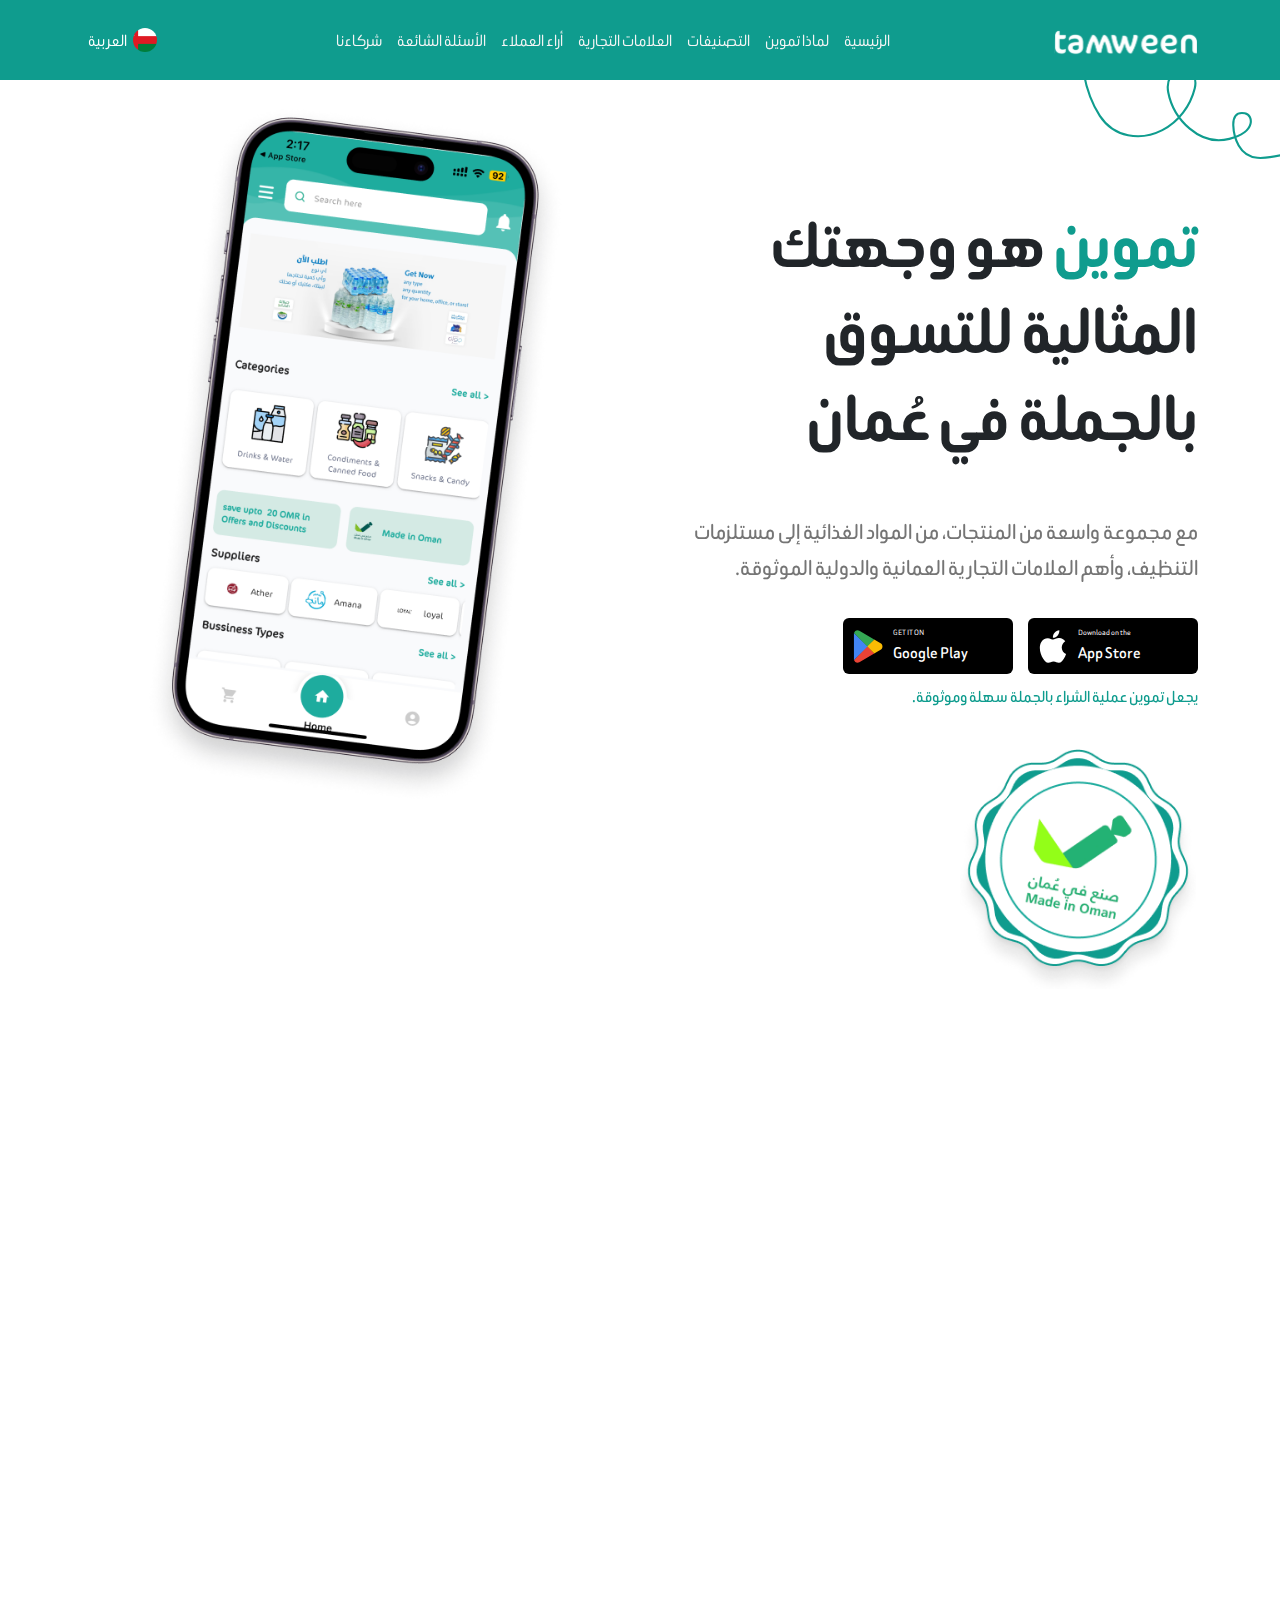
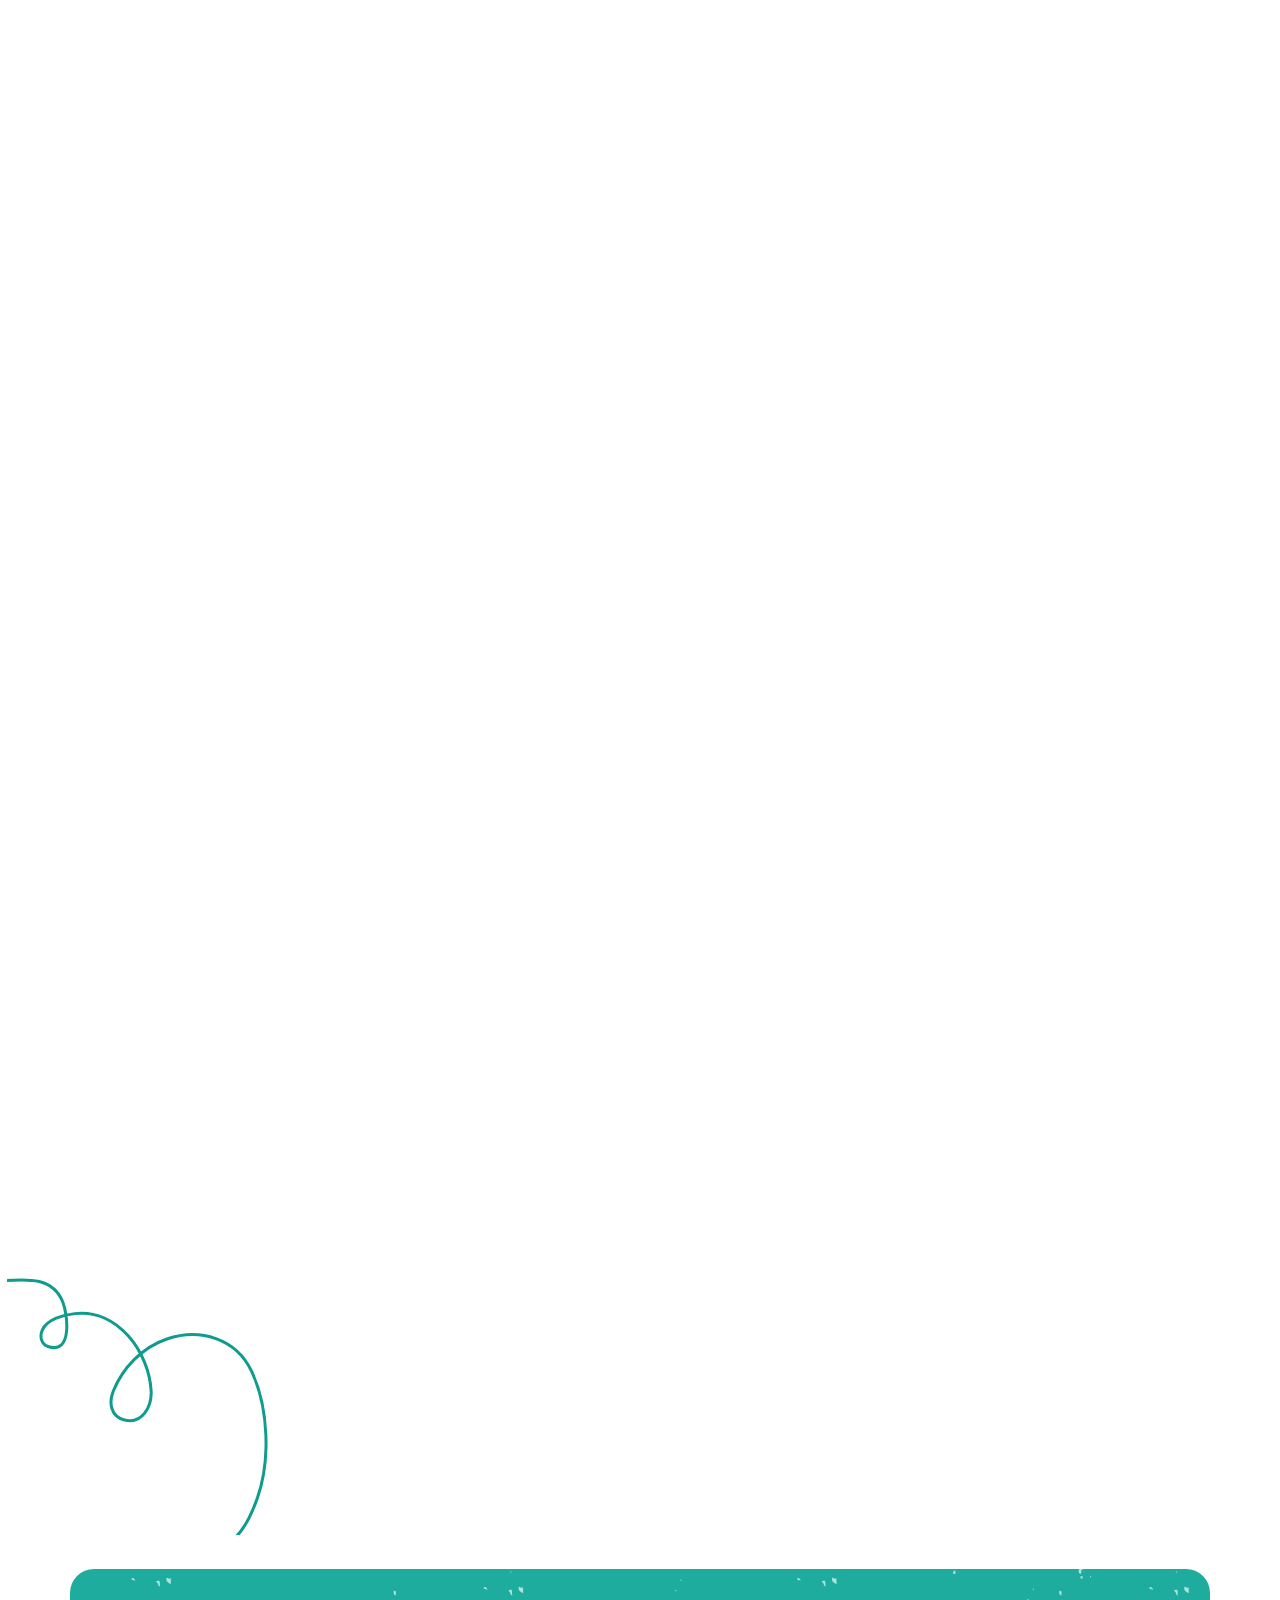
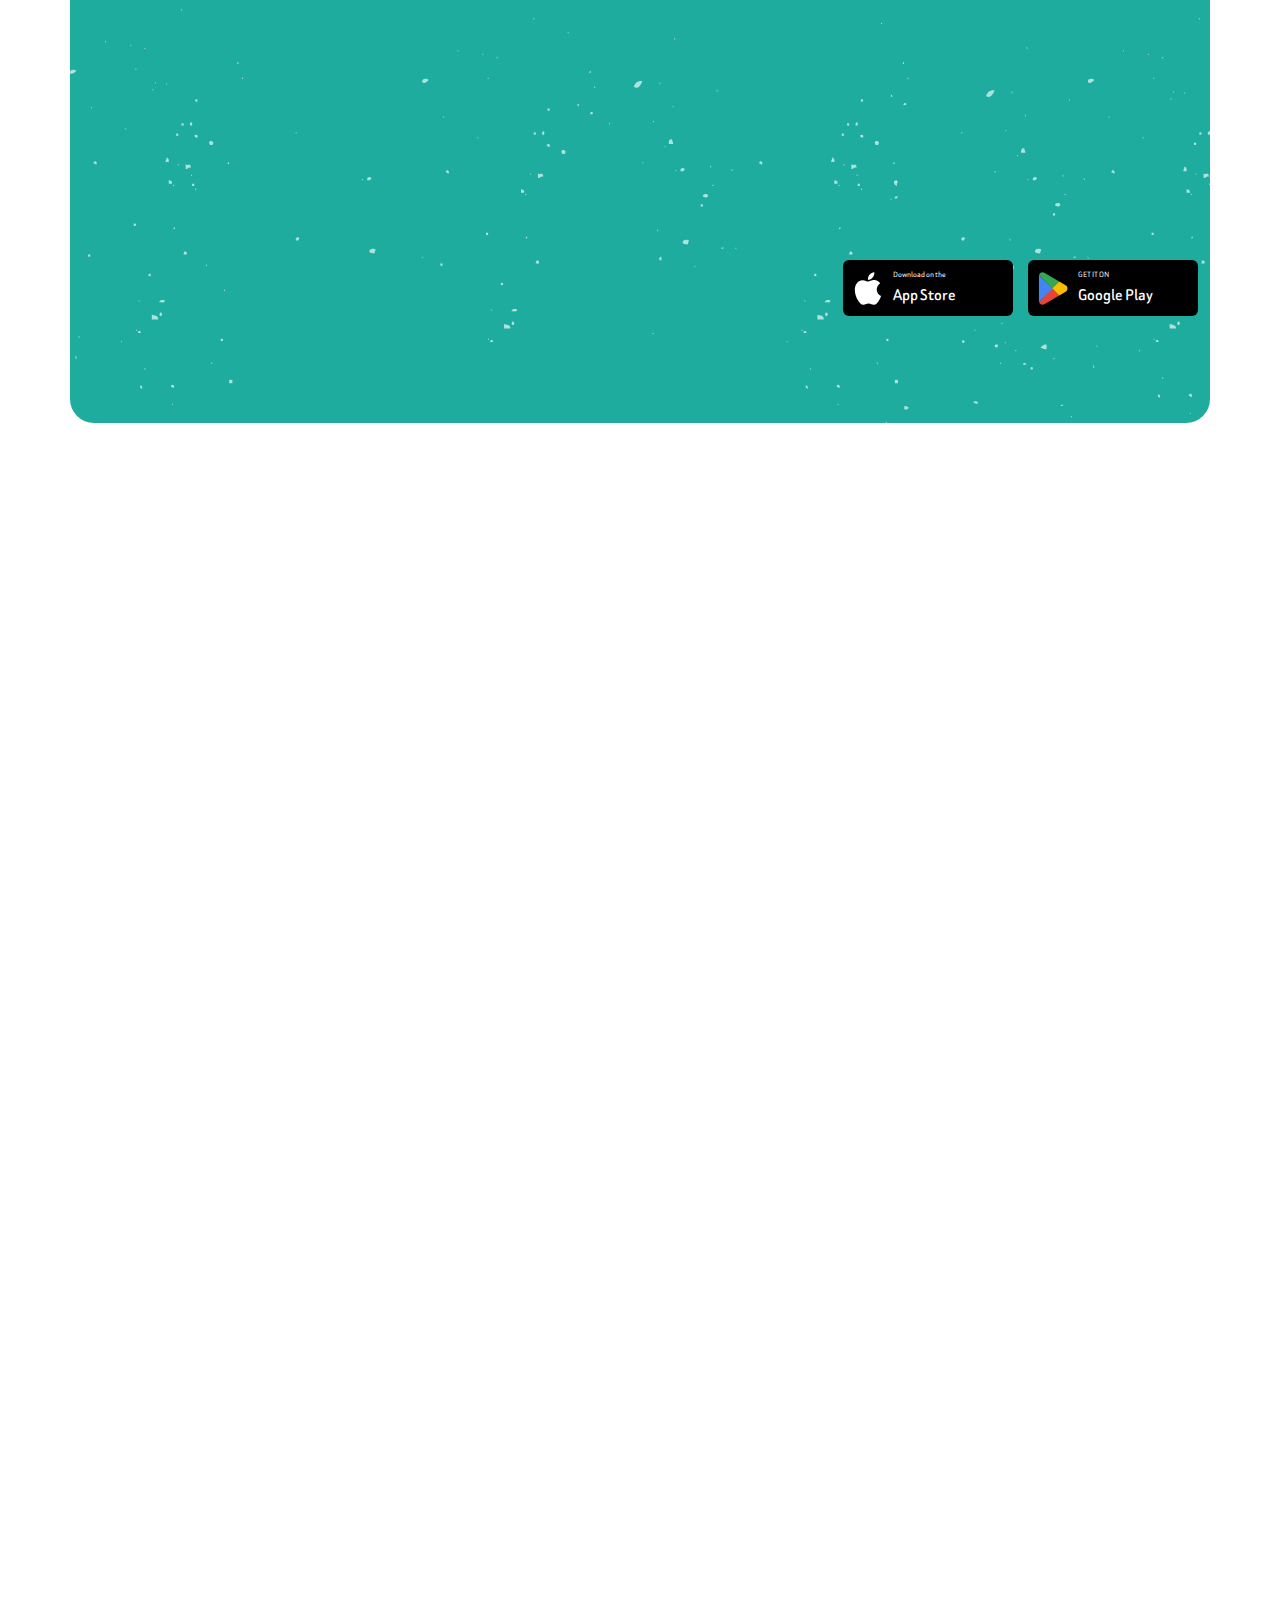
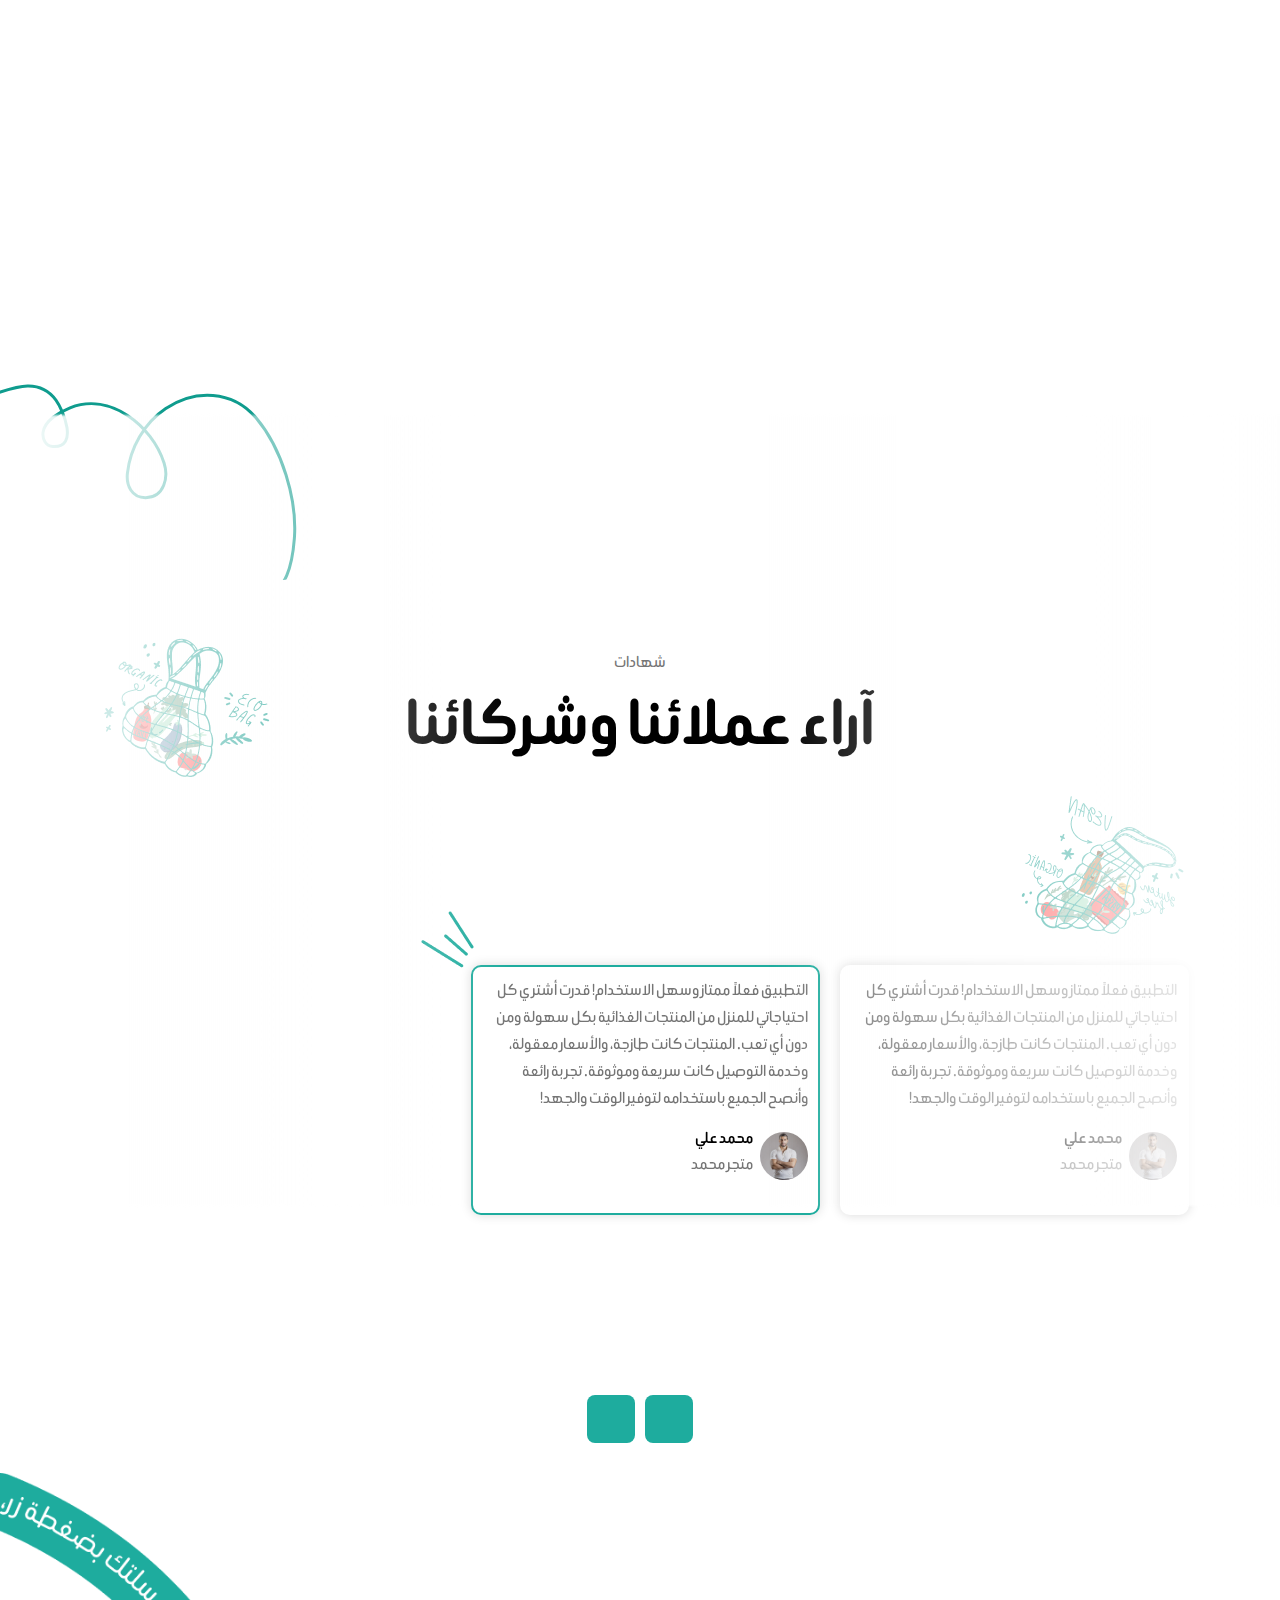
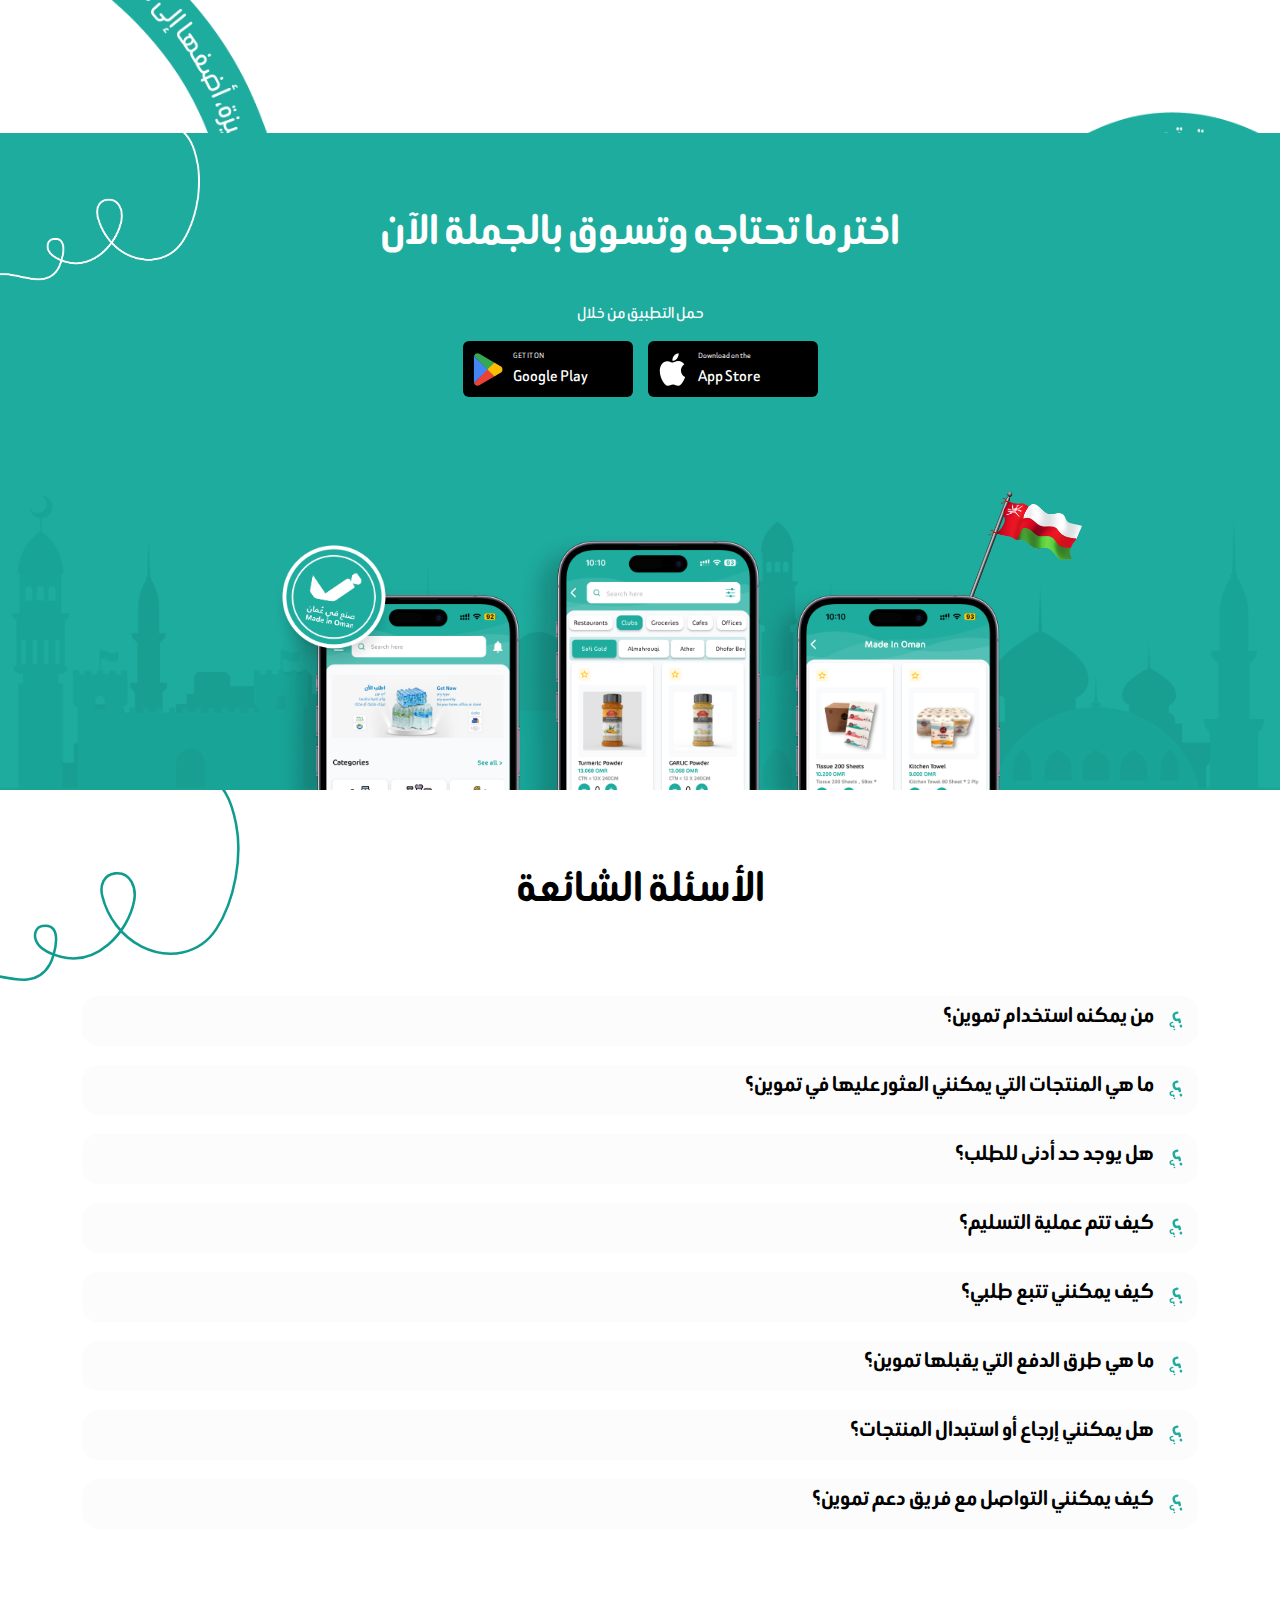
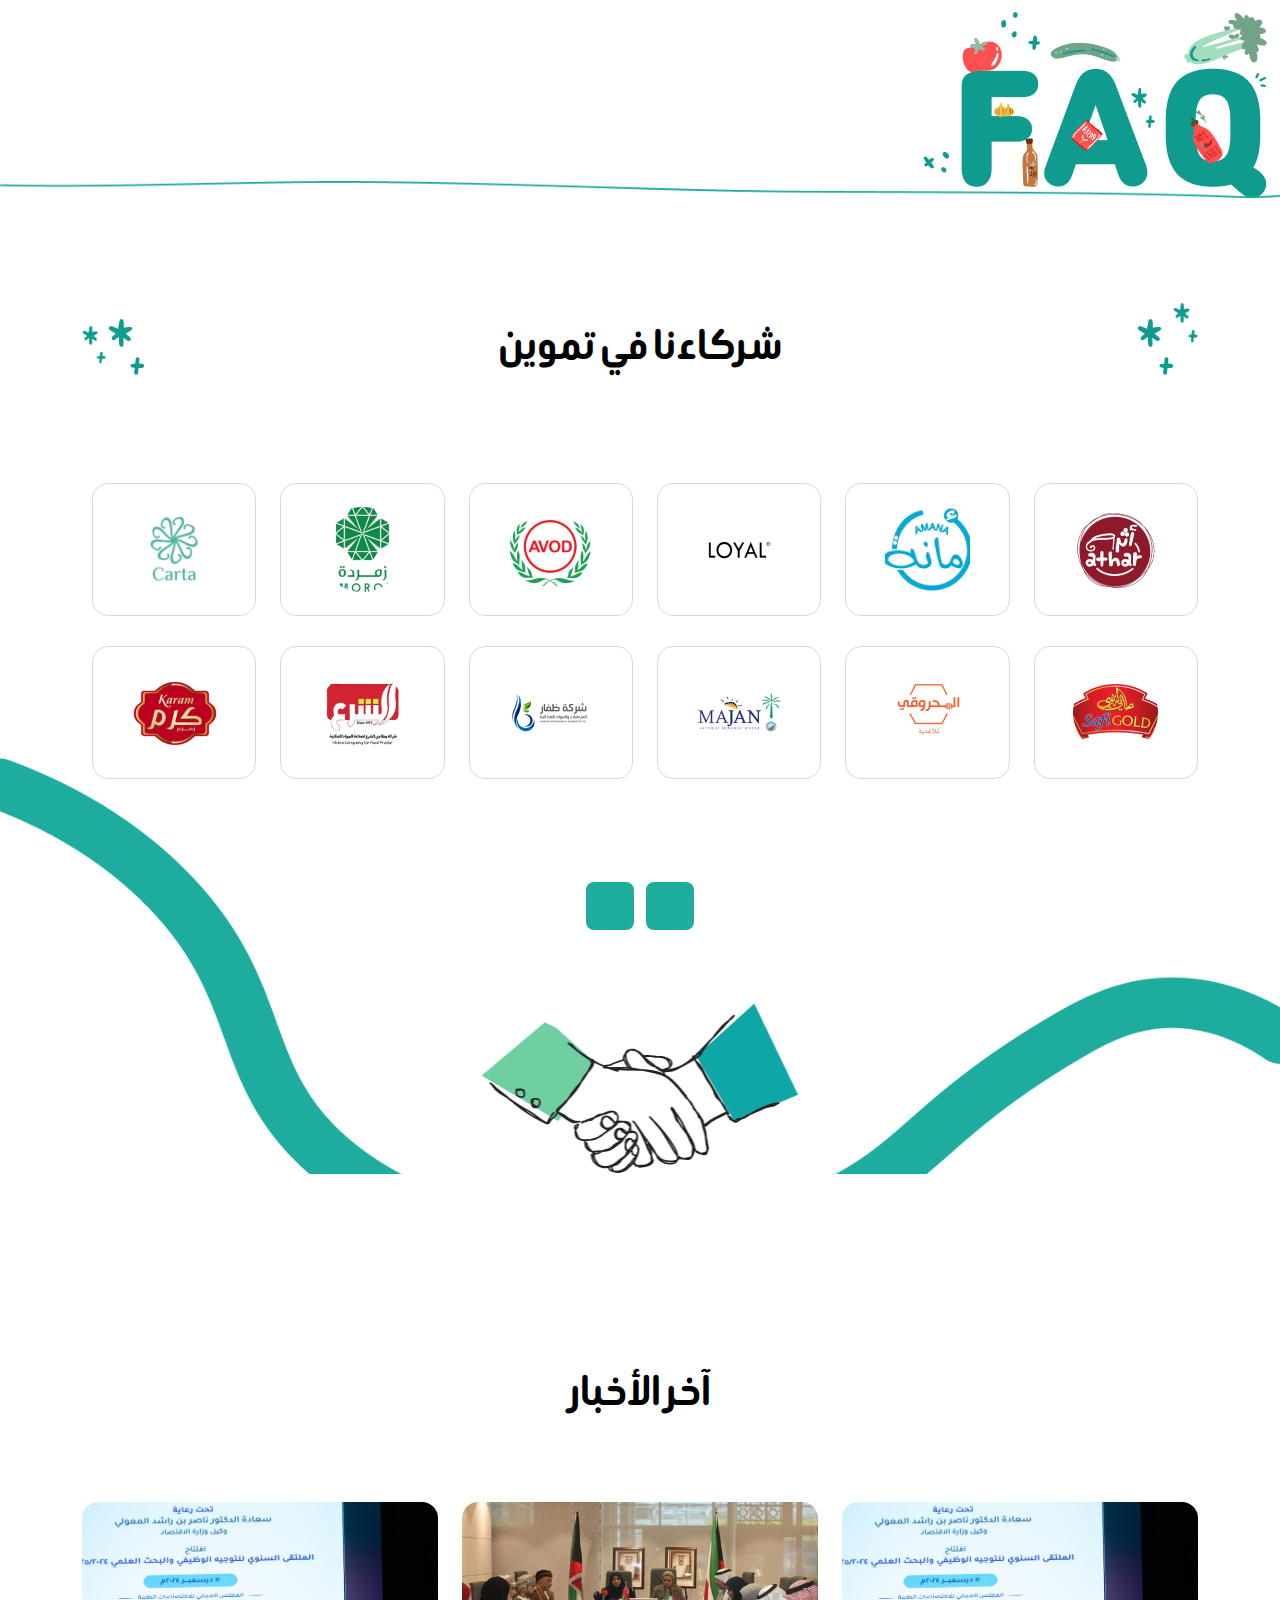
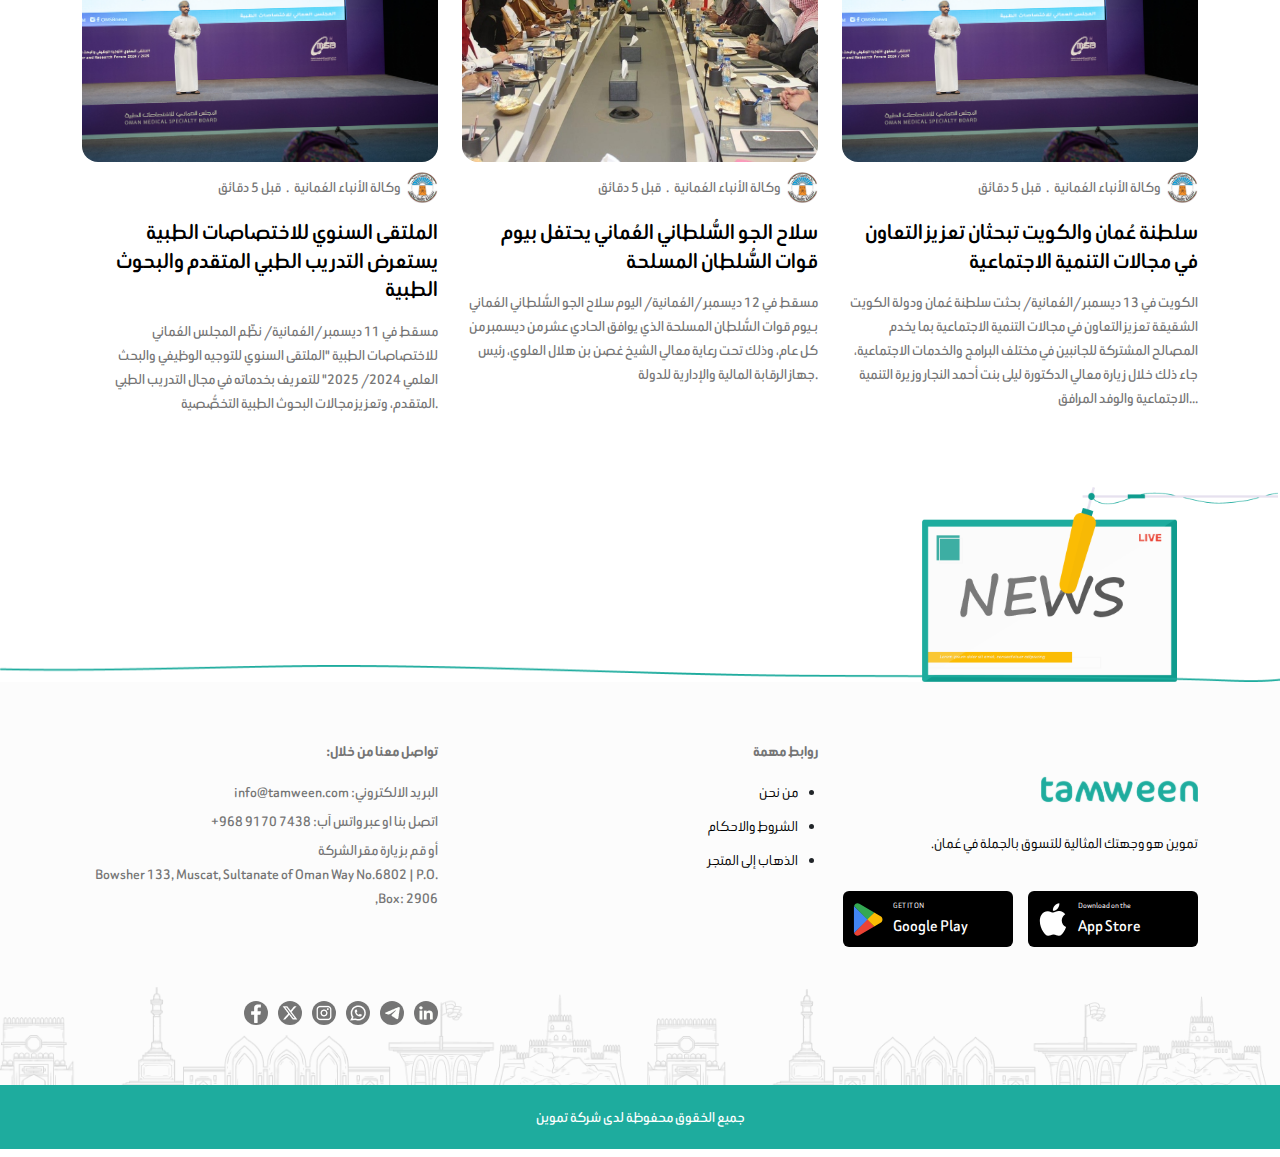
==== commit 64599335: "update" ====
--- a/index.html
+++ b/index.html
@@ -15,10 +15,10 @@
     <link rel="styleSheet" href="./css/normalize.css">
     <link rel="stylesheet"
         href="https://maxst.icons8.com/vue-static/landings/line-awesome/line-awesome/1.3.0/css/line-awesome.min.css">
-    <link rel="icon" href="./images/mainlogo/logo.png" src="./images/mainlogo/logo.png">
+    <link rel="icon" href="./images/logo.svg" src="./images/logo.svg">
     <link rel="styleSheet" href="./css/bootstrap.min.css">
     <link rel="styleSheet" href="./css/front.css">
-
+    <link href="https://unpkg.com/aos@2.3.1/dist/aos.css" rel="stylesheet">
     <link rel="stylesheet" href="./css/slick.min.css" />
 </head>
 
@@ -29,11 +29,11 @@
     <nav>
         <div class="container">
             <div class="nav-content">
-            
-
-                <div class="lang-dropdown">
-                    <button class="open-nav"> 
-                        <img src="./images/icons/bars.svg" class="bars icons"/>
+
+
+                <div data-aos="fade-zoom-in" data-aos-delay="50" class="lang-dropdown">
+                    <button class="open-nav">
+                        <img src="./images/icons/bars.svg" class="bars icons" />
                     </button>
 
                     <button>
@@ -45,50 +45,50 @@
 
                 <div class="nav-elements">
                     <ul>
-                        <li> 
+                        <li data-aos="fade-zoom-in" data-aos-delay="100">
                             <button class="close-nav">
                                 <i class="las la-times"></i>
                             </button>
                         </li>
-                        <li>
+                        <li data-aos="fade-zoom-in" data-aos-delay="150">
                             <a href="#partners">
                                 شركاءنا
                             </a>
                         </li>
 
 
-                        <li>
+                        <li data-aos="fade-zoom-in" data-aos-delay="200">
                             <a href="#faqs">
                                 الأسئلة الشائعة
                             </a>
                         </li>
 
-                        <li>
+                        <li data-aos="fade-zoom-in" data-aos-delay="250">
                             <a href="#rates">
                                 أراء العملاء
                             </a>
                         </li>
 
 
-                        <li>
+                        <li data-aos="fade-zoom-in" data-aos-delay="300">
                             <a href="#tags">
                                 العلامات التجارية
                             </a>
                         </li>
 
-                        <li>
+                        <li data-aos="fade-zoom-in" data-aos-delay="350">
                             <a href="#categories">
                                 التصنيفات
                             </a>
                         </li>
 
-                        <li>
+                        <li data-aos="fade-zoom-in" data-aos-delay="400">
                             <a href="#why-tamween">
                                 لماذا تموين
                             </a>
                         </li>
 
-                        <li>
+                        <li data-aos="fade-zoom-in" data-aos-delay="450">
                             <a href="#home">
                                 الرئيسية
                             </a>
@@ -96,7 +96,7 @@
                     </ul>
                 </div>
 
-                <div class="logo">
+                <div data-aos="fade-zoom-in" data-aos-delay="500" class="logo">
                     <img src="./images/logo.svg" />
                 </div>
             </div>
@@ -116,7 +116,7 @@
         <div class="container">
             <div class="row">
                 <div class="col-lg-6 col-md-12 col-sm-12 col-12">
-                    <div class="image">
+                    <div data-aos="fade-zoom-in" data-aos-delay="550" class="image">
                         <img src="./images/hero/IphoneImg.png" />
                     </div>
                 </div>
@@ -124,13 +124,15 @@
 
                 <div class="col-lg-6 col-md-12 col-sm-12 col-12">
                     <div class="text">
-                        <h1> <span>تموين </span> هو وجهتك المثالية للتسوق بالجملة في عُمان </h1>
-
-                        <p> مع مجموعة واسعة من المنتجات، من المواد الغذائية إلى مستلزمات التنظيف، وأهم العلامات التجارية
+                        <h1 data-aos="fade-zoom-in" data-aos-delay="600"> <span>تموين </span> هو وجهتك المثالية للتسوق
+                            بالجملة في عُمان </h1>
+
+                        <p data-aos="fade-zoom-in" data-aos-delay="650"> مع مجموعة واسعة من المنتجات، من المواد الغذائية
+                            إلى مستلزمات التنظيف، وأهم العلامات التجارية
                             العمانية والدولية الموثوقة.</p>
 
                         <div class="links google-apple">
-                            <a href="#">
+                            <a data-aos="fade-zoom-in" data-aos-delay="700" href="#">
                                 <img src="./images/hero/Playstore.svg" />
                                 <div>
                                     <span> GET IT ON </span>
@@ -138,7 +140,7 @@
                                 </div>
                             </a>
 
-                            <a href="#">
+                            <a data-aos="fade-zoom-in" data-aos-delay="750" href="#">
                                 <img src="./images/hero/Apple.svg" />
                                 <div>
                                     <span> Download on the </span>
@@ -148,9 +150,10 @@
 
                         </div>
 
-                        <h5> يجعل تموين عملية الشراء بالجملة سهلة وموثوقة. </h5>
-
-                        <img src="./images/hero/madein.png" />
+                        <h5 data-aos="fade-zoom-in" data-aos-delay="800"> يجعل تموين عملية الشراء بالجملة سهلة وموثوقة.
+                        </h5>
+
+                        <img data-aos="fade-zoom-in" data-aos-delay="850" src="./images/hero/madein.png" />
                     </div>
                 </div>
 
@@ -168,7 +171,7 @@
 
     <!-- Start Whyus Section -->
 
-    <section  id="why-tamween" class="why-us">
+    <section id="why-tamween" class="why-us">
 
         <img class="line" src="./images/hero/line.svg" />
         <div class="container">
@@ -178,13 +181,13 @@
 
                 <div class="row">
                     <div class="col-lg-6 col-md-12 col-sm-12 col-12">
-                        <div class="image">
+                        <div data-aos="fade-right" data-aos-offset="300" class="image">
                             <img src="./images/whyus/phone.png" />
                         </div>
                     </div>
 
                     <div class="col-lg-6 col-md-12 col-sm-12 col-12">
-                        <div class="text">
+                        <div data-aos="fade-left" data-aos-offset="300" class="text">
                             <h1> فاتورة واحدة </h1>
                             <p>
                                 يمكنك الحصول على كل ما يحتاجه متجرك من منصة واحدة، مما يقلل الوقت والجهد في متابعة عشرات
@@ -198,7 +201,7 @@
                 <div class="row rev-row">
 
                     <div class="col-lg-6 col-md-12 col-sm-12 col-12">
-                        <div class="text">
+                        <div data-aos="fade-right" data-aos-offset="300" class="text">
                             <h1> توصيل موثوق وفي الوقت المحدد </h1>
                             <p>
                                 يمكنك الحصول على كل ما يحتاجه متجرك من منصة واحدة، مما يقلل الوقت والجهد في متابعة عشرات
@@ -209,7 +212,7 @@
                     </div>
 
                     <div class="col-lg-6 col-md-12 col-sm-12 col-12">
-                        <div class="image">
+                        <div data-aos="fade-right" data-aos-offset="300" class="image">
                             <img src="./images/whyus/delivery.png" />
                             <img class="circle" src="./images/whyus/circle.png" />
 
@@ -222,7 +225,7 @@
                 <div class="row">
 
                     <div class="col-lg-6 col-md-12 col-sm-12 col-12">
-                        <div class="image">
+                        <div data-aos="fade-right" data-aos-offset="300" class="image">
                             <img src="./images/whyus/shopchart.png" />
                             <img class="circle" src="./images/whyus/circle.png" />
                         </div>
@@ -230,7 +233,7 @@
 
 
                     <div class="col-lg-6 col-md-12 col-sm-12 col-12">
-                        <div class="text">
+                        <div data-aos="fade-right" data-aos-offset="300" class="text">
                             <h1> تنوع منتجات أكثر </h1>
                             <p>
                                 من المنتجات الأساسية اليومية إلى السلع الجديدة والمتنوعة، لدينا كل ما تحتاجه.
@@ -243,7 +246,7 @@
                 <div class="row rev-row">
 
                     <div class="col-lg-6 col-md-12 col-sm-12 col-12">
-                        <div class="text">
+                        <div data-aos="fade-right" data-aos-offset="300" class="text">
                             <h1> سعر أفضل </h1>
                             <p>
                                 احصل على مجموعة من العلامات التجارية العمانية والعربية الشهيرة، مع منتجات عالية الجودة
@@ -255,7 +258,7 @@
 
 
                     <div class="col-lg-6 col-md-12 col-sm-12 col-12">
-                        <div class="image">
+                        <div data-aos="fade-right" data-aos-offset="300" class="image">
                             <img src="./images/whyus/phone.png" />
                         </div>
                     </div>
@@ -268,17 +271,17 @@
                     <div class="row">
                         <div class="col-lg-6 col-md-12 col-sm-12 col-12">
                             <div class="phones">
-                                <img src="./images/whyus/phone1.png" />
-                                <img src="./images/whyus/phone2.png" />
+                                <img data-aos="fade-right" data-aos-offset="300" src="./images/whyus/phone1.png" />
+                                <img data-aos="fade-right" data-aos-offset="600" src="./images/whyus/phone2.png" />
                             </div>
                         </div>
 
                         <div class="col-lg-6 col-md-12 col-sm-12 col-12">
                             <div class="text">
-                                <h1> وفر جهدك وفلوسك و حمل التطبيق. </h1>
+                                <h1 data-aos="fade-right" data-aos-offset="300"> وفر جهدك وفلوسك و حمل التطبيق. </h1>
 
                                 <div class="links google-apple">
-                                    <a href="#">
+                                    <a data-aos="fade-zoom-in" data-aos-offset="500" href="#">
                                         <img src="./images/hero/Playstore.svg" />
                                         <div>
                                             <span> GET IT ON </span>
@@ -286,7 +289,7 @@
                                         </div>
                                     </a>
 
-                                    <a href="#">
+                                    <a data-aos="fade-zoom-in" data-aos-offset="500" href="#">
                                         <img src="./images/hero/Apple.svg" />
                                         <div>
                                             <span> Download on the </span>
@@ -317,13 +320,13 @@
     <!-- Start Categories Section -->
 
 
-    <section  id="categories" class="categories">
+    <section data-aos="fade-right" data-aos-offset="300" id="categories" class="categories">
         <img class="line" src="./images/hero/line.svg" />
 
         <div class="container">
             <div class="header">
-                <h1> التصنيفات </h1>
-                <p> نوفر لكم العديد من المنتجات المتنوعة والمنظمة </p>
+                <h1 data-aos="fade-left" data-aos-offset="300"> التصنيفات </h1>
+                <p data-aos="fade-left" data-aos-offset="400"> نوفر لكم العديد من المنتجات المتنوعة والمنظمة </p>
             </div>
 
 
@@ -455,13 +458,13 @@
 
     <!-- Start Partners Section -->
 
-    <section  id="tags" class="partners">
+    <section id="tags" class="partners">
         <img class="line" src="./images/hero/line.svg" />
 
         <div class="container">
             <div class="row">
-                <div class="header">
-                    <div class="buttons">
+                <div  class="header">
+                    <div data-aos="fade-right" data-aos-offset="300" class="buttons">
                         <button class="prev-btn">
                             <i class="las la-angle-left"></i>
                         </button>
@@ -471,10 +474,10 @@
                         </button>
                     </div>
 
-                    <h1> العلامات التجارية المتاحة </h1>
-                </div>
-
-                <div class="partners-slider">
+                    <h1 data-aos="fade-left" data-aos-offset="300"> العلامات التجارية المتاحة </h1>
+                </div>
+
+                <div data-aos="fade-right" data-aos-offset="300" class="partners-slider">
                     <div class="slide">
                         <div class="row">
 
@@ -766,7 +769,7 @@
 
     <!-- Start Rates Section-->
 
-    <section  id="rates" class="rates">
+    <section id="rates" class="rates">
         <div class="overlay-left"></div>
         <img src="./images/rates/shreet.png" />
         <div class="container">
@@ -781,7 +784,7 @@
             </div>
 
             <div class="slider">
-                
+
                 <div class="rates-slider">
                     <div class="slide">
                         <div class="rate">
@@ -967,13 +970,13 @@
 
     <!-- Start Faqs Section -->
 
-    <section  id="faqs" class="faqs">
+    <section id="faqs" class="faqs">
         <img class="line" src="./images/hero/line.svg" />
 
         <div class="container">
             <div class="row">
                 <div class="header">
-                    <h1> الأسئلة الشائعة </h1>
+                    <h1 > الأسئلة الشائعة </h1>
                 </div>
 
                 <div class="col-lg-12 col-md-12 col-sm-12 col-12">
@@ -1157,7 +1160,7 @@
 
     <!-- Start Tags Section -->
 
-    <sectio  id="partners" class="tags">
+    <sectio id="partners" class="tags">
         <img class="line" src="./images/tags/line.png" />
 
         <div class="container">
@@ -1413,7 +1416,7 @@
 
                     </div>
 
-                    
+
                 </div>
 
                 <div class="col-12">
@@ -1440,14 +1443,16 @@
 
     <!-- Start Last New Section -->
 
-    <section  id="news" class="last-news">
+    <section id="news" class="last-news">
         <div class="container">
             <div class="row">
                 <h1> آخر الأخبار </h1>
 
                 <div class="col-lg-4 col-md-12 col-sm-12 col-12">
                     <div class="new">
-                        <img src="./images/lastnews/1.png" />
+                        <a href="#">
+                            <img src="./images/lastnews/1.png" />
+                        </a>
                         <div class="text">
                             <div class="user-info">
                                 <span> قبل 5 دقائق </span>
@@ -1457,7 +1462,10 @@
                                 <img src="./images/lastnews/logo.png" />
                             </div>
 
-                            <h1> الملتقى السنوي للاختصاصات الطبية يستعرض التدريب الطبي المتقدم والبحوث الطبية </h1>
+                            <a href="#">
+                                <h1> الملتقى السنوي للاختصاصات الطبية يستعرض التدريب الطبي المتقدم والبحوث الطبية </h1>
+                            </a>
+
                             <p>
                                 مسقط في 11 ديسمبر /العُمانية/ نظّم المجلس العُماني للاختصاصات الطبية "الملتقى السنوي
                                 للتوجيه الوظيفي والبحث العلمي 2024/ 2025" للتعريف بخدماته في مجال التدريب الطبي المتقدم،
@@ -1470,7 +1478,9 @@
 
                 <div class="col-lg-4 col-md-12 col-sm-12 col-12">
                     <div class="new">
-                        <img src="./images/lastnews/2.png" />
+                        <a href="#">
+                            <img src="./images/lastnews/2.png" />
+                        </a>
                         <div class="text">
                             <div class="user-info">
                                 <span> قبل 5 دقائق </span>
@@ -1480,7 +1490,10 @@
                                 <img src="./images/lastnews/logo.png" />
                             </div>
 
-                            <h1>سلاح الجو السُّلطاني العُماني يحتفل بيوم قوات السُّلطان المسلحة </h1>
+                            <a href="#">
+                                <h1>سلاح الجو السُّلطاني العُماني يحتفل بيوم قوات السُّلطان المسلحة </h1>
+                            </a>
+
                             <p>
                                 مسقط في 12 ديسمبر /العُمانية/ اليوم سلاح الجو السُّلطاني العُماني بـيوم قوات السُّلطان
                                 المسلحة الذي يوافق الحادي عشر من ديسمبر من كل عام، وذلك تحت رعاية معالي الشيخ غصن بن
@@ -1498,7 +1511,10 @@
 
                 <div class="col-lg-4 col-md-12 col-sm-12 col-12">
                     <div class="new">
-                        <img src="./images/lastnews/1.png" />
+                        <a href="#">
+                            <img src="./images/lastnews/1.png" />
+                        </a>
+
                         <div class="text">
                             <div class="user-info">
                                 <span> قبل 5 دقائق </span>
@@ -1508,7 +1524,9 @@
                                 <img src="./images/lastnews/logo.png" />
                             </div>
 
-                            <h1> سلطنة عُمان والكويت تبحثان تعزيز التعاون في مجالات التنمية الاجتماعية </h1>
+                            <a href="#">
+                                <h1> سلطنة عُمان والكويت تبحثان تعزيز التعاون في مجالات التنمية الاجتماعية </h1>
+                            </a>
                             <p>
                                 الكويت في 13 ديسمبر /العُمانية/ بحثت سلطنة عُمان ودولة الكويت الشقيقة تعزيز التعاون في
                                 مجالات التنمية الاجتماعية بما يخدم المصالح المشتركة للجانبين في مختلف البرامج والخدمات
@@ -1552,7 +1570,7 @@
                             </a>
 
                             <a href="#">
-                                اتصل بنا او عبر واتس آب: +96891707438
+                                اتصل بنا او عبر واتس آب: <span>   7438 9170 968+</span>
                             </a>
 
                             <a href="#">
@@ -1661,6 +1679,18 @@
 
     <!-- Flatpickr JS -->
     <script src="./js/jquery-3.6.0.min.js"></script>
+    <script src="https://unpkg.com/aos@2.3.1/dist/aos.js"></script>
+    <script>
+        AOS.init({
+            offset: 120,
+            delay: 0,
+            duration: 400,
+            easing: 'ease',
+            once: false,
+            mirror: false,
+            anchorPlacement: 'top-bottom',
+        });
+    </script>
     <script src="./js/slick.min.js"></script>
     <script src="./js/bootstrap.min.js"></script>
     <script src="./js/front.js"></script>
--- a/css/front.css
+++ b/css/front.css
@@ -57,12 +57,15 @@
 body {
   background-color: #fff;
   scroll-behavior: smooth;
+  overflow-x: hidden;
+
 }
 
 :root {
   --primary-color: #796f57; /* light brown */
   --secondary-color: #6d6249; /* brown */
 }
+
 
 body.normal {
   word-spacing: 0 !important;
@@ -90,12 +93,20 @@
   display: none !important;
 }
 
+.slick-list{
+  padding: 10px !important; 
+  padding-right: 0 !important;
+}
+
 /* General */
 
 /* Start Nav Section */
 
 nav {
   background-color: #0f9c8e;
+  position: fixed;
+  width: 100%;
+  z-index: 60;
 }
 
 nav .nav-content {
@@ -136,7 +147,7 @@
 }
 
 nav .nav-content .nav-elements ul li a {
-  color: #F5F5F5;
+  color: #f5f5f5;
   transition: 0.3s;
 }
 
@@ -150,16 +161,16 @@
   left: 0;
   width: 100%;
   background-color: white;
-  border-bottom: 1px solid  #B3B3B3;
+  border-bottom: 1px solid #b3b3b3;
   z-index: 1000;
 }
 
-nav.fixed-nav .nav-content .nav-elements ul li a{
-  color:#B3B3B3;
-}
-
-nav.fixed-nav .nav-content .nav-elements ul li a:hover{
-  color:#0f9c8e;
+nav.fixed-nav .nav-content .nav-elements ul li a {
+  color: #b3b3b3;
+}
+
+nav.fixed-nav .nav-content .nav-elements ul li a:hover {
+  color: #0f9c8e;
 }
 
 nav .nav-content .nav-elements ul li a:hover {
@@ -180,22 +191,28 @@
   display: none;
 }
 
-nav.fixed-nav .nav-content button{
+nav.fixed-nav .nav-content button {
   color: #757575 !important;
 }
 
+nav.fixed-nav .nav-content button.open-nav img {
+  color: #000;
+  filter: invert(1);
+}
 /* End Nav Section */
 
 /* Start Hero Section */
 
 .hero {
   position: relative;
+  padding-top: 35px;
 }
 
 .hero .brokenline {
   position: absolute;
   bottom: 0;
   width: 100%;
+  display:none;
 }
 
 .hero > img.line {
@@ -609,7 +626,7 @@
 }
 
 .partners .partner:hover {
-  scale: 1.1;
+  scale: 1.05;
 }
 
 .partners .partner img {
@@ -678,7 +695,6 @@
 .rates .slider {
   margin-top: 30px;
   position: relative;
-  
 }
 
 .rates .overlay-left {
@@ -992,6 +1008,12 @@
   padding-right: 10px;
   cursor: pointer;
   transition: 0.3s;
+  scale: 1;
+}
+
+.faqs .faq .header:hover{
+  scale: 1.1;
+
 }
 
 .faqs .faq .header i {
@@ -1042,7 +1064,7 @@
   padding-bottom: 337px;
 }
 
-.tags .tags-slider{
+.tags .tags-slider {
   margin-bottom: 355px;
 }
 
@@ -1110,7 +1132,7 @@
 }
 
 .tags .tag:hover {
-  scale: 1.1;
+  scale: 1.05;
 }
 
 .tags .row {
@@ -1162,6 +1184,19 @@
   opacity: 0.8;
 }
 
+.tags .col-12 .buttons {
+  display: flex;
+  flex-direction: row;
+  align-items: center;
+  justify-content: center;
+  margin-top: 30px;
+  gap: 12px;
+  position: absolute;
+  bottom: 25%;
+  left: 50%;
+  transform: translateX(-50%);
+}
+
 /* End Faqs Section */
 
 /* Start Last News Section */
@@ -1190,6 +1225,14 @@
   object-fit: cover;
   border-radius: 16px;
   margin-bottom: 10px;
+  scale:1;
+  transition: 0.3s;
+}
+
+.last-news .new img:hover{
+  scale:1.05;
+  cursor:pointer
+
 }
 
 .last-news .new .text {
@@ -1223,6 +1266,11 @@
   font-size: 24px;
   font-weight: 600;
   color: #000;
+  transition: 0.3s;
+}
+
+.last-news .new .text h1:hover{
+  color: #0f9c8e;
 }
 
 .last-news .new .text p {
@@ -1299,6 +1347,9 @@
 footer .footer-content .contact-info a {
   color: #757575;
   transition: 0.3s;
+}
+footer .footer-content .contact-info a span{
+  
 }
 
 footer .footer-content .contact-info a:hover {
@@ -1426,7 +1477,7 @@
   .hero > img.line {
     position: absolute;
     right: 0;
-    top: 0;
+    top: 30px;
     z-index: -1;
     width: 151px;
     height: 139px;
@@ -1544,7 +1595,7 @@
   }
 
   .ad-whyus .row {
-    flex-direction: column-reverse;
+    flex-direction: column-reverse !important;
   }
 
   .ad-whyus .phones {
@@ -1601,9 +1652,11 @@
   }
 
   .categories .category img {
-    width: 99px;
+    width: 95%;
     height: 140px;
     object-fit: contain;
+    position: relative;
+    left: -12px;
   }
 
   .categories > img.line {
@@ -1801,6 +1854,19 @@
     padding-bottom: 265px;
   }
 
+  .tags .col-12 .buttons {
+    display: flex;
+    flex-direction: row;
+    align-items: center;
+    justify-content: center;
+    margin-top: 30px;
+    gap: 12px;
+    position: absolute;
+    bottom: 15%;
+    left: 50%;
+    transform: translateX(-50%);
+  }
+
   .last-news .row > h1 {
     font-size: 40px;
   }
@@ -1901,5 +1967,5 @@
     bottom: -40%;
     z-index: -1;
     width: 100%;
-}
-}
+  }
+}
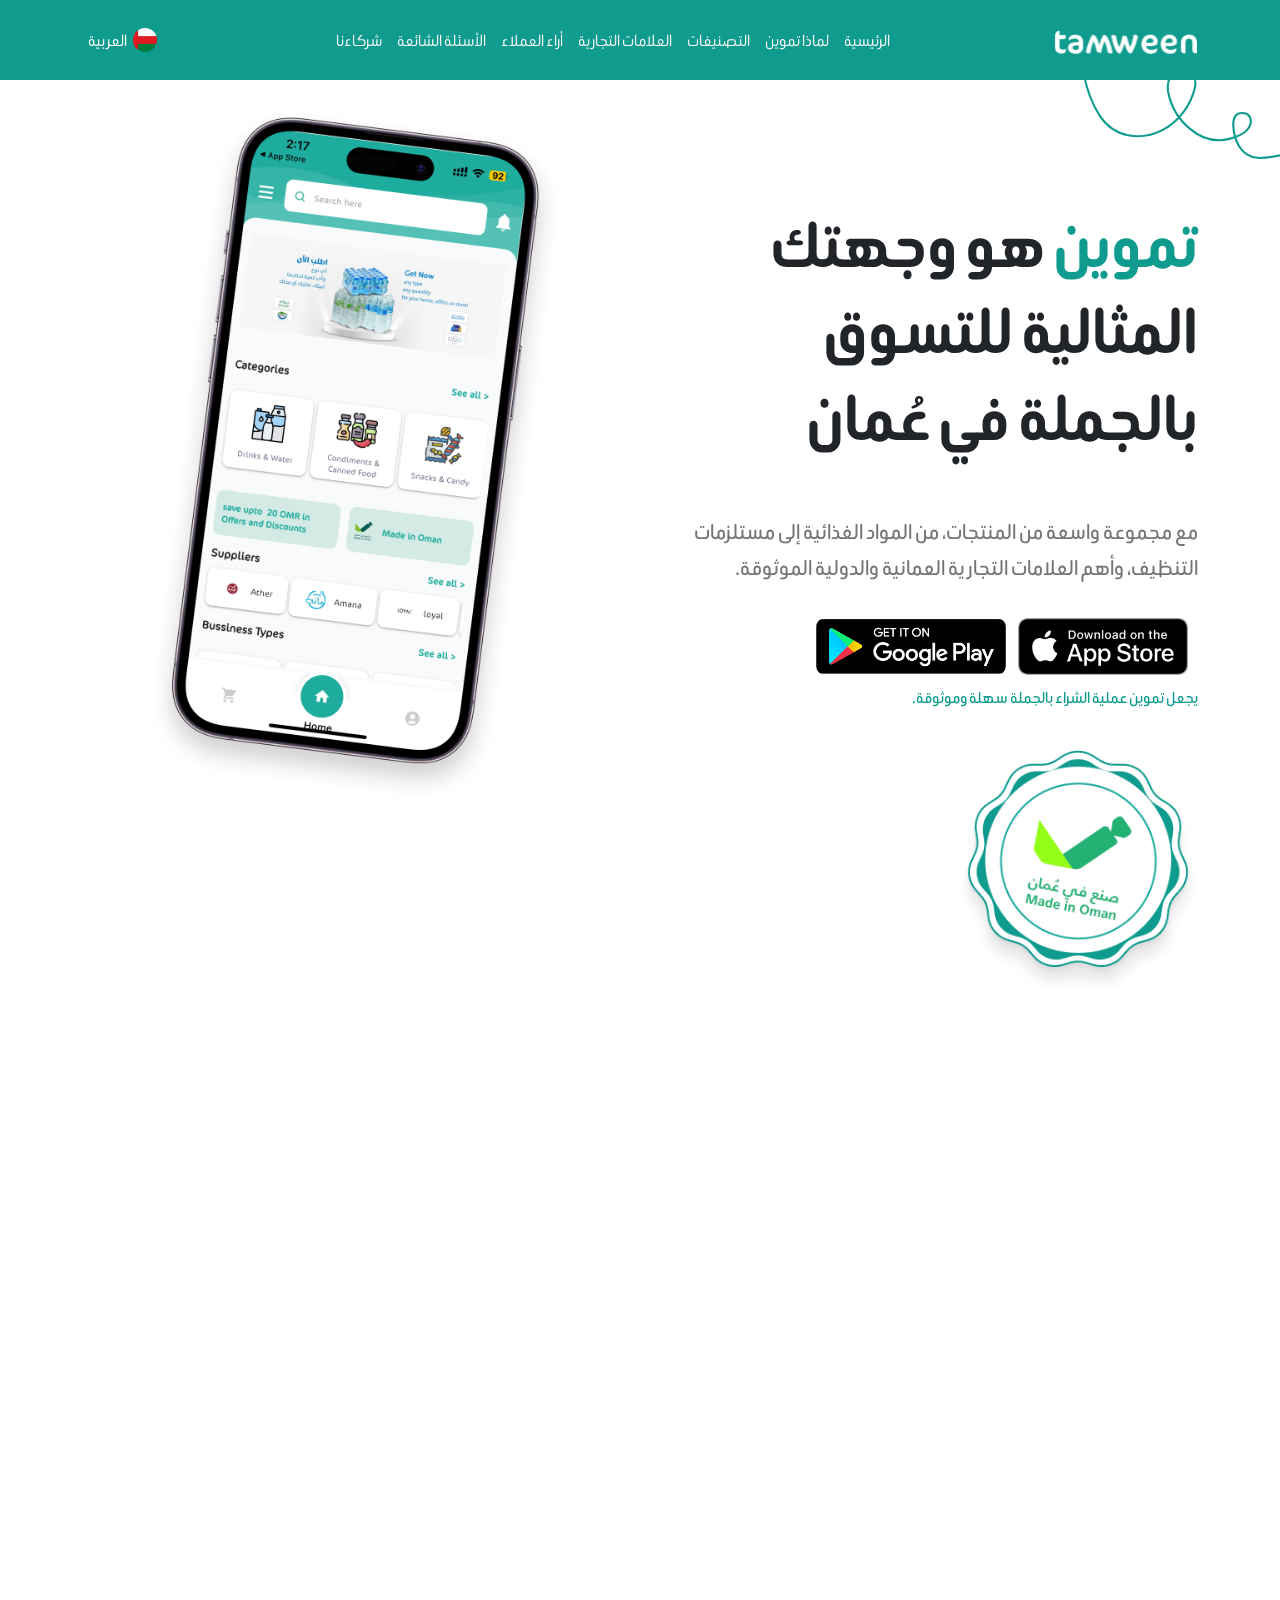
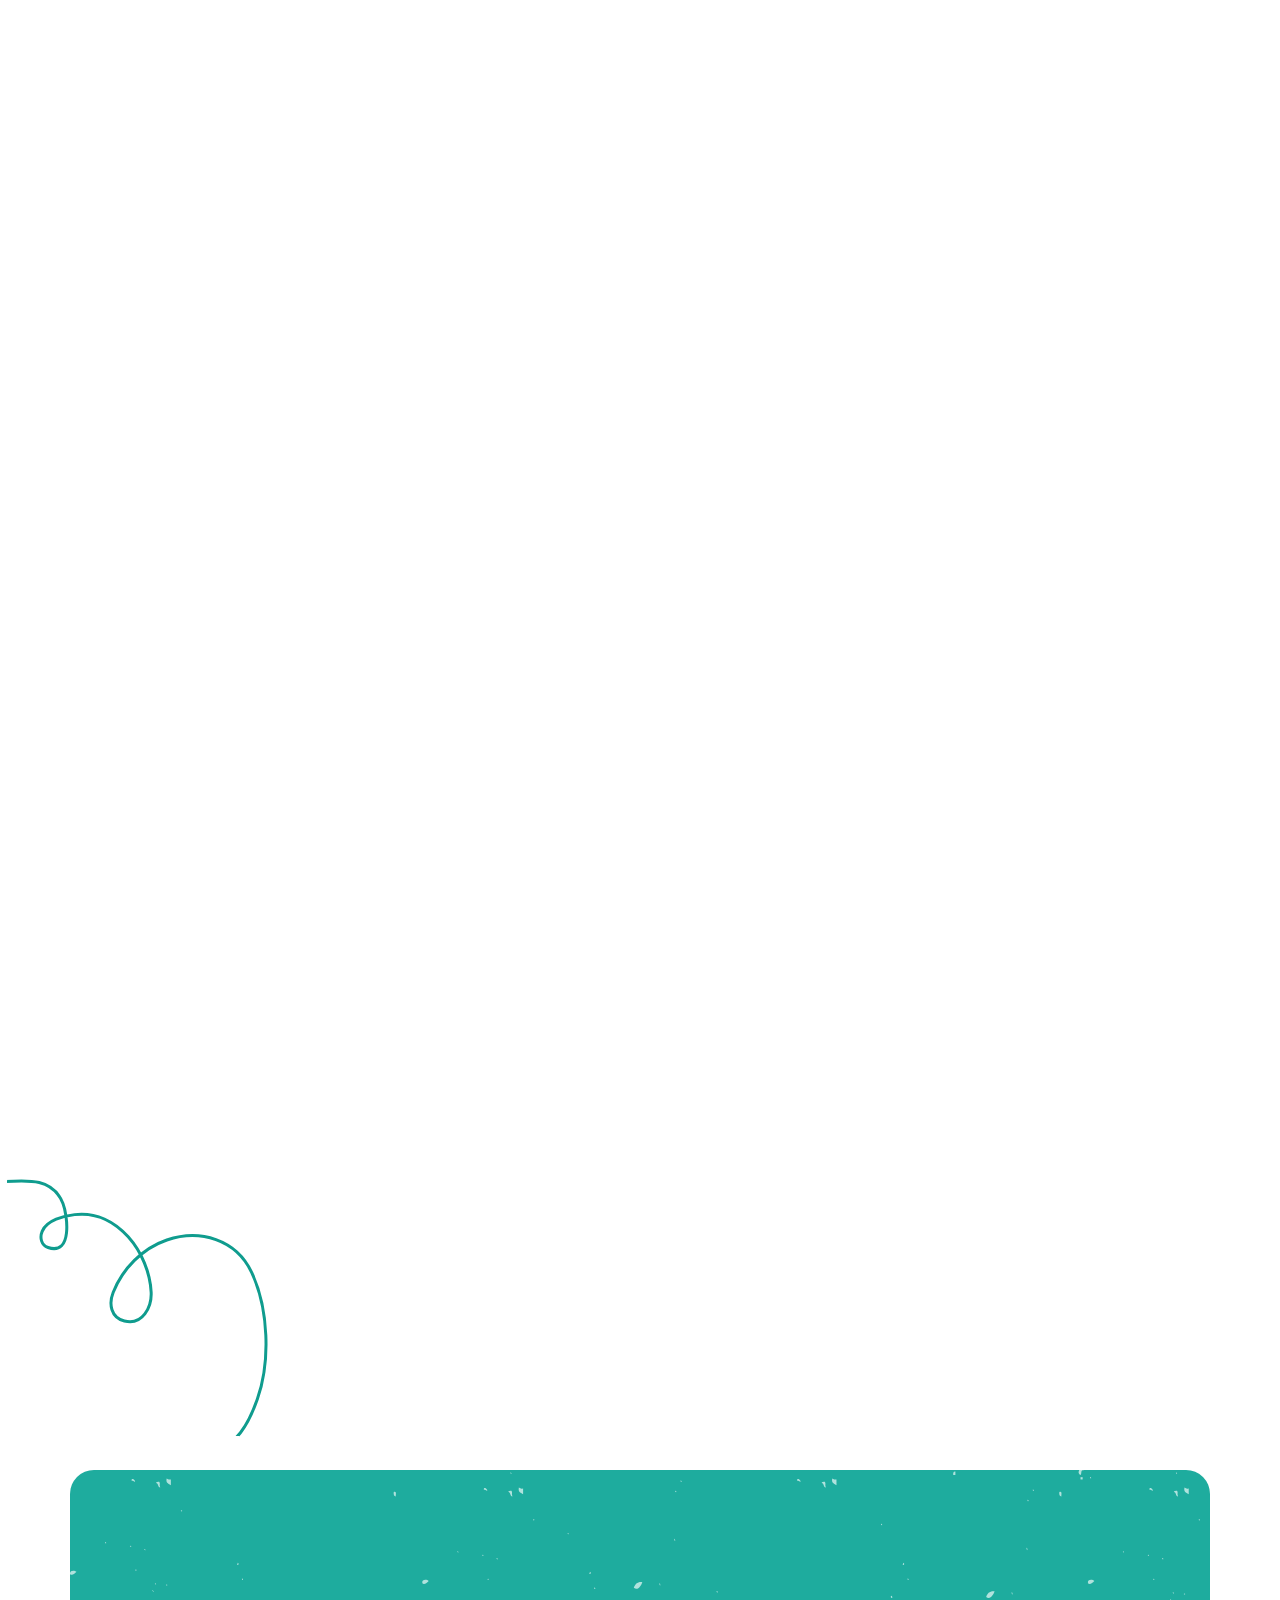
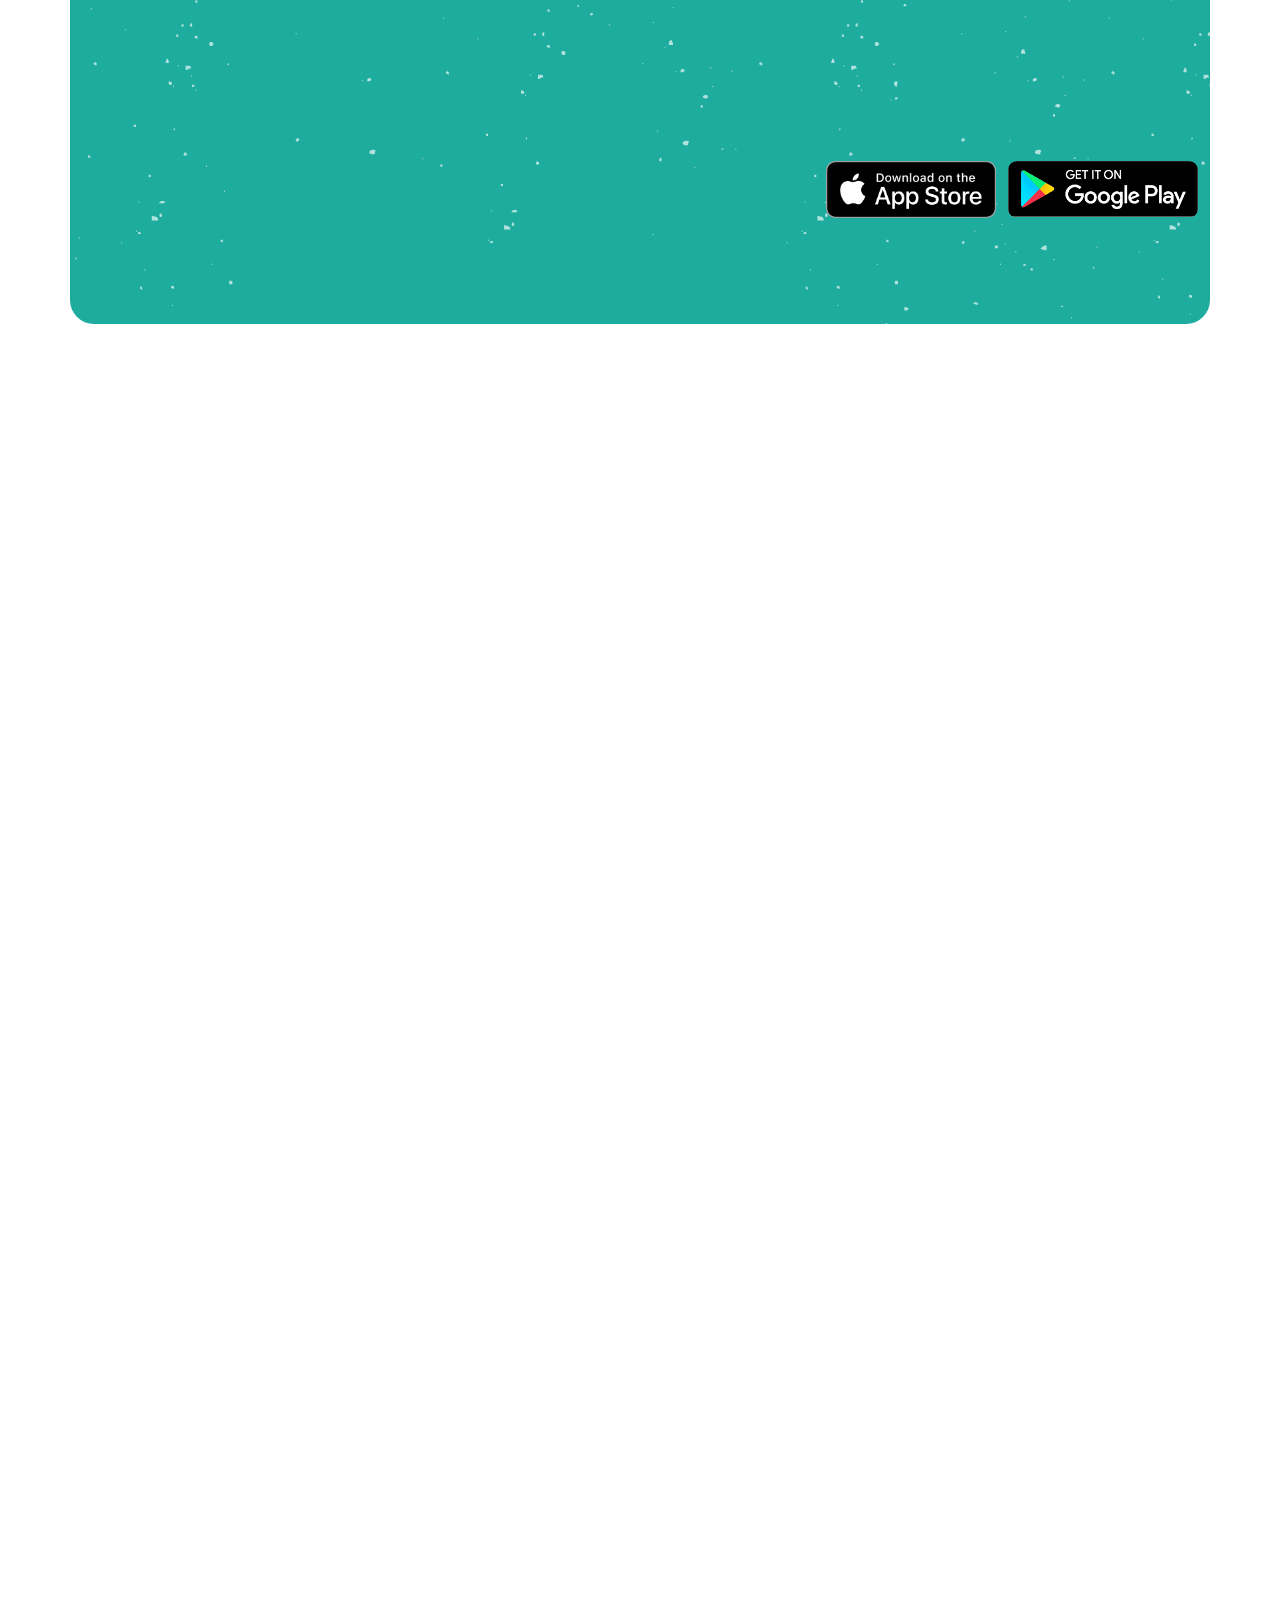
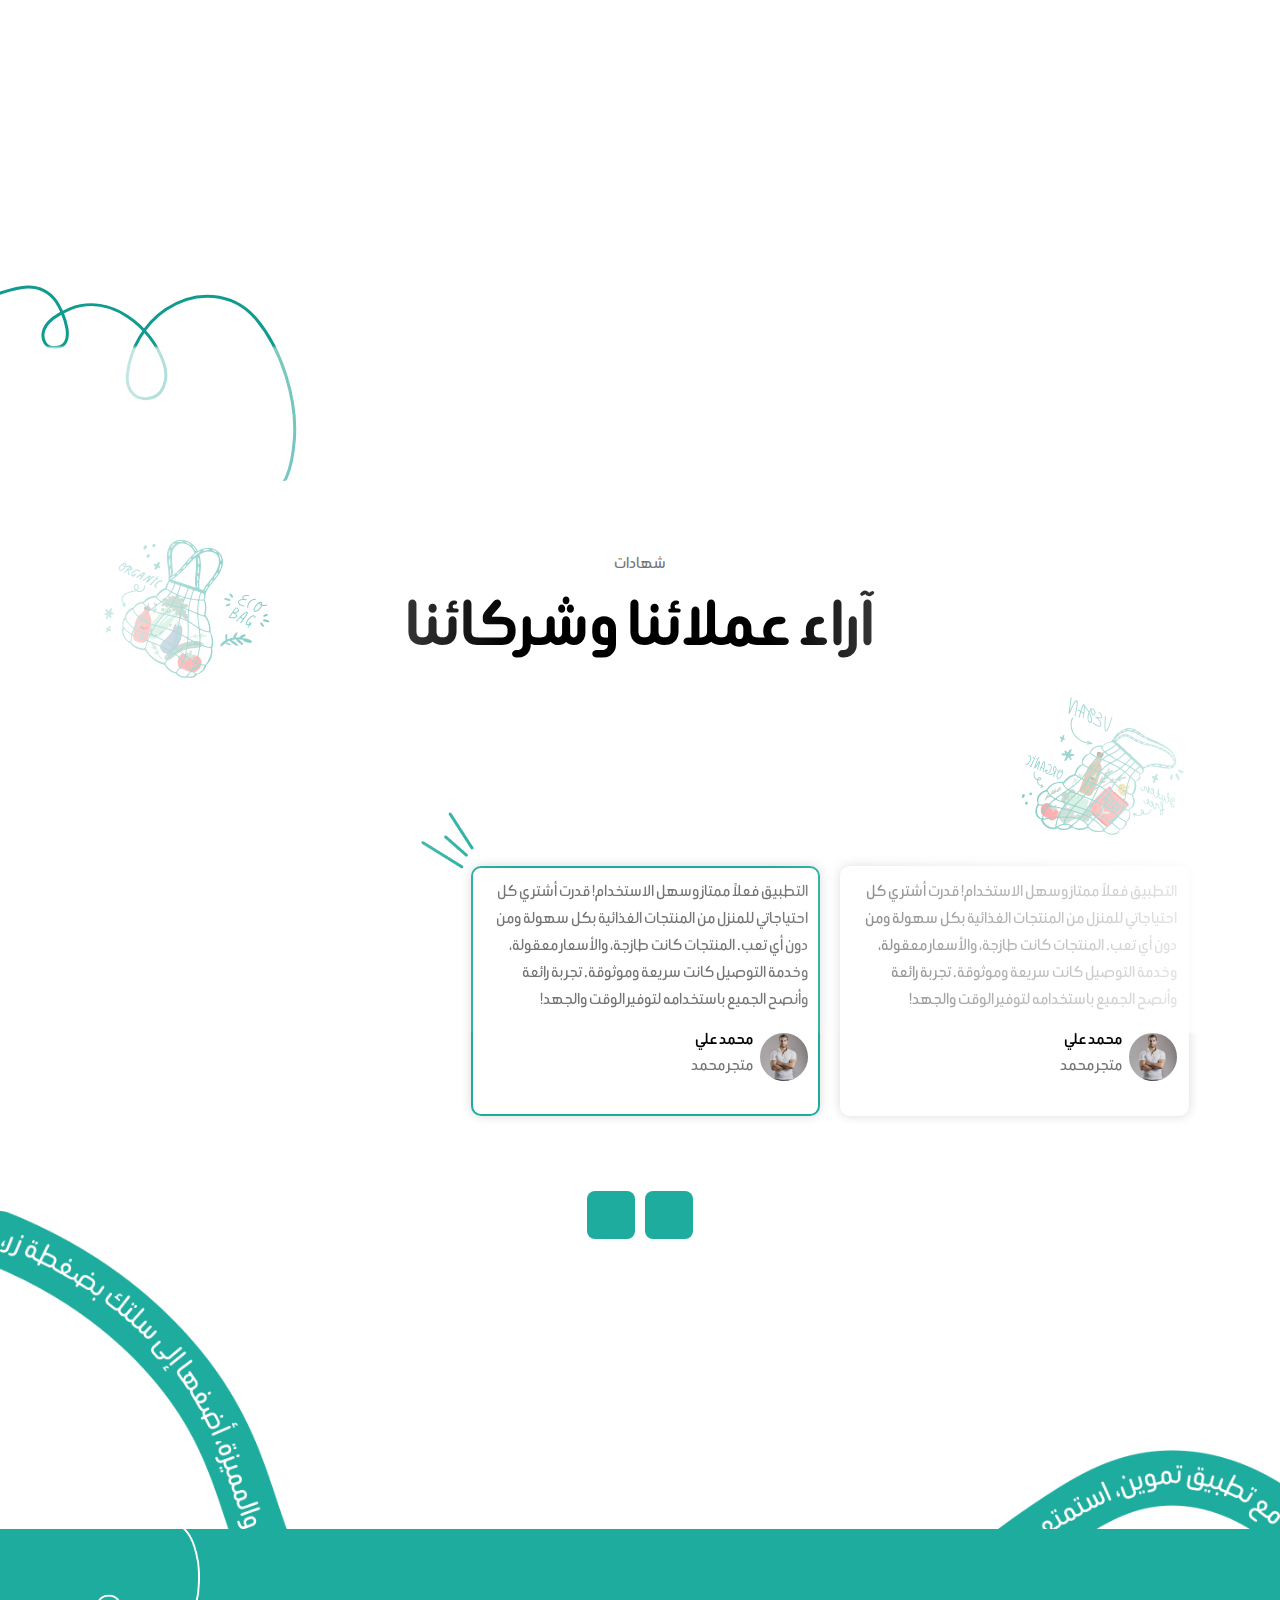
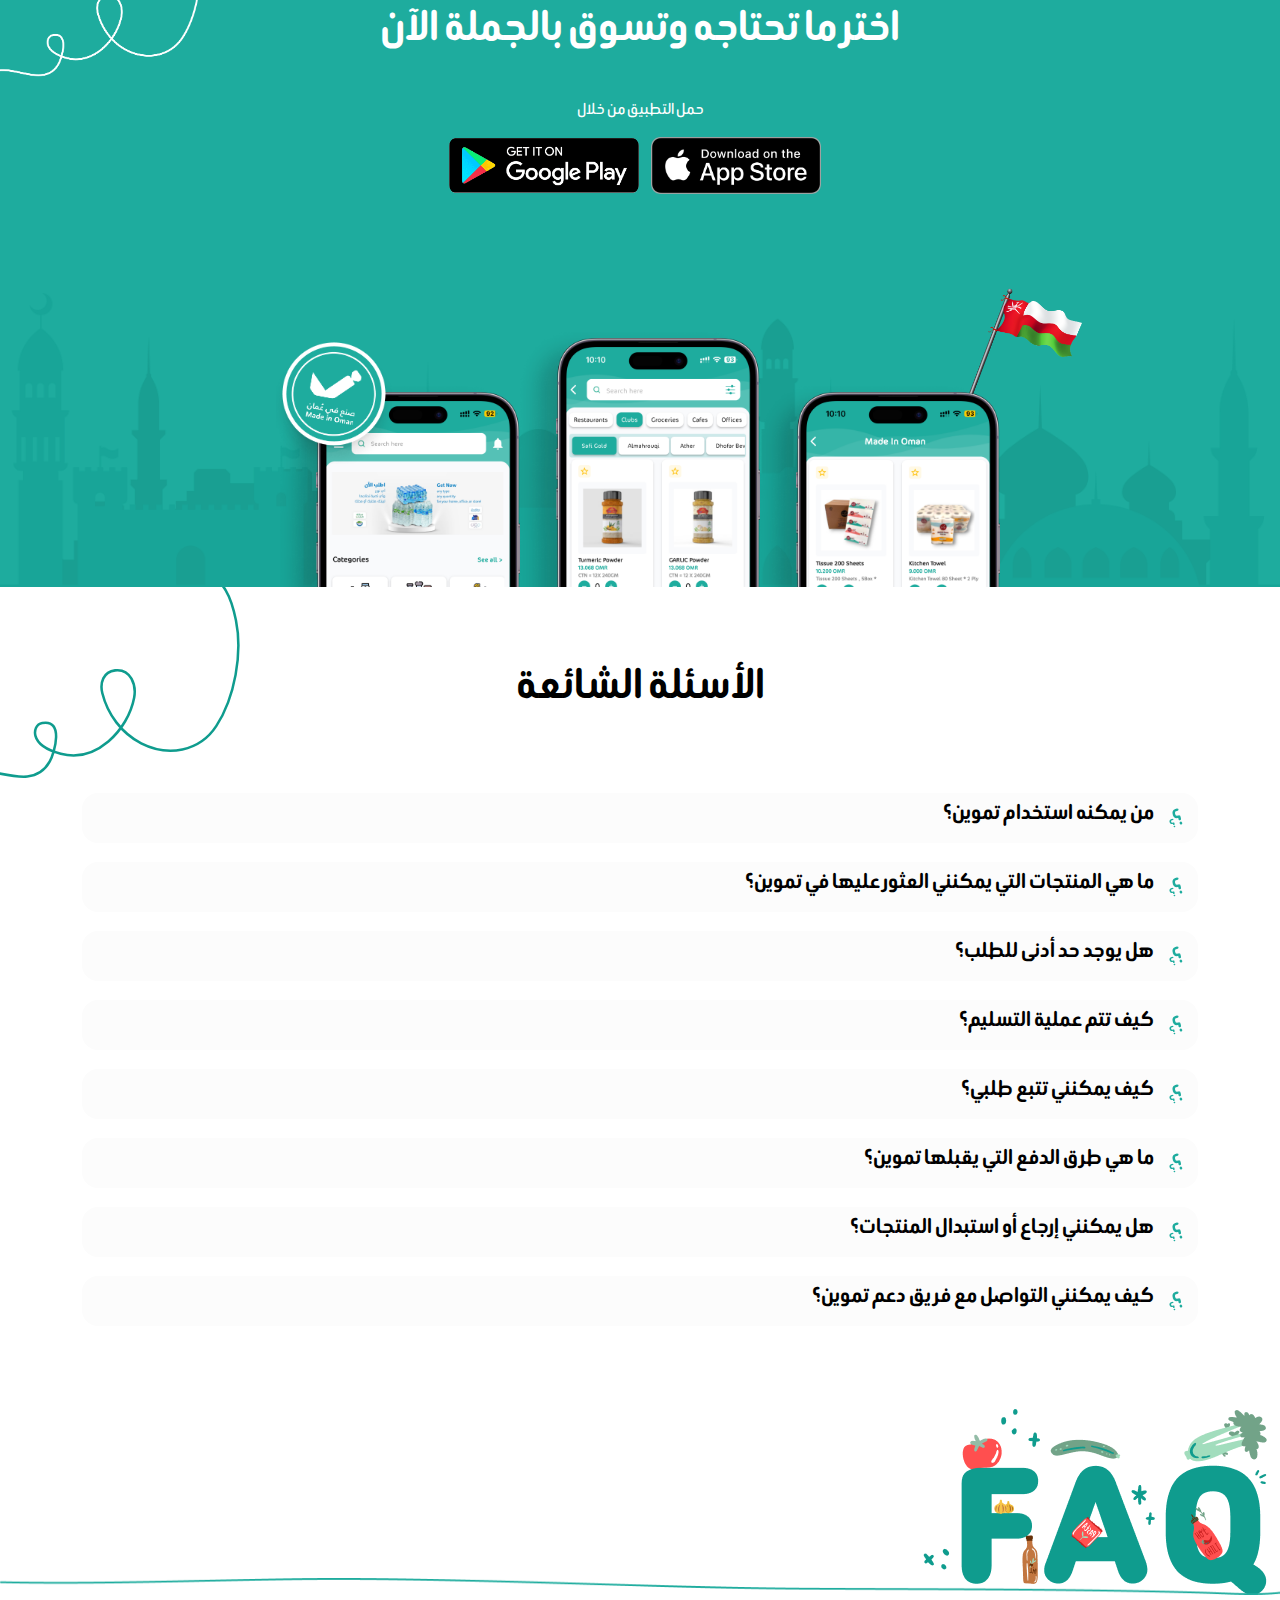
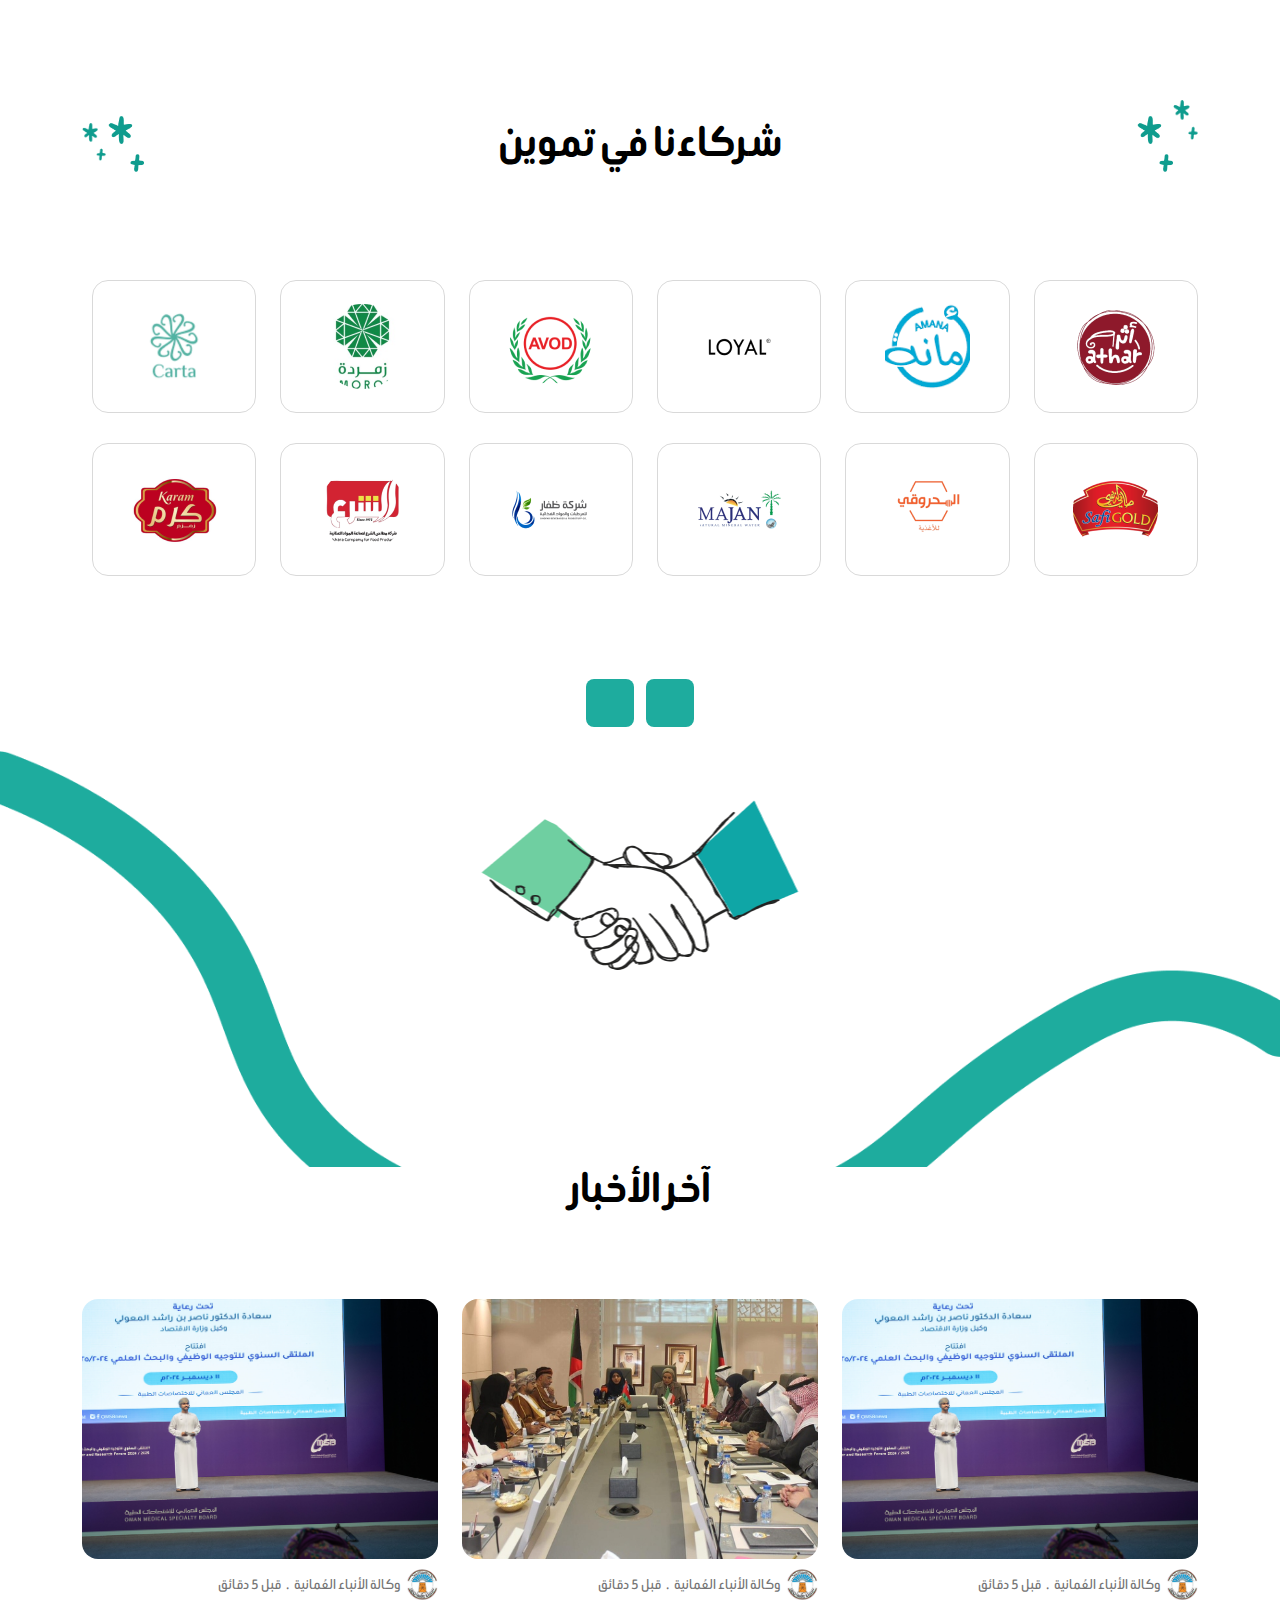
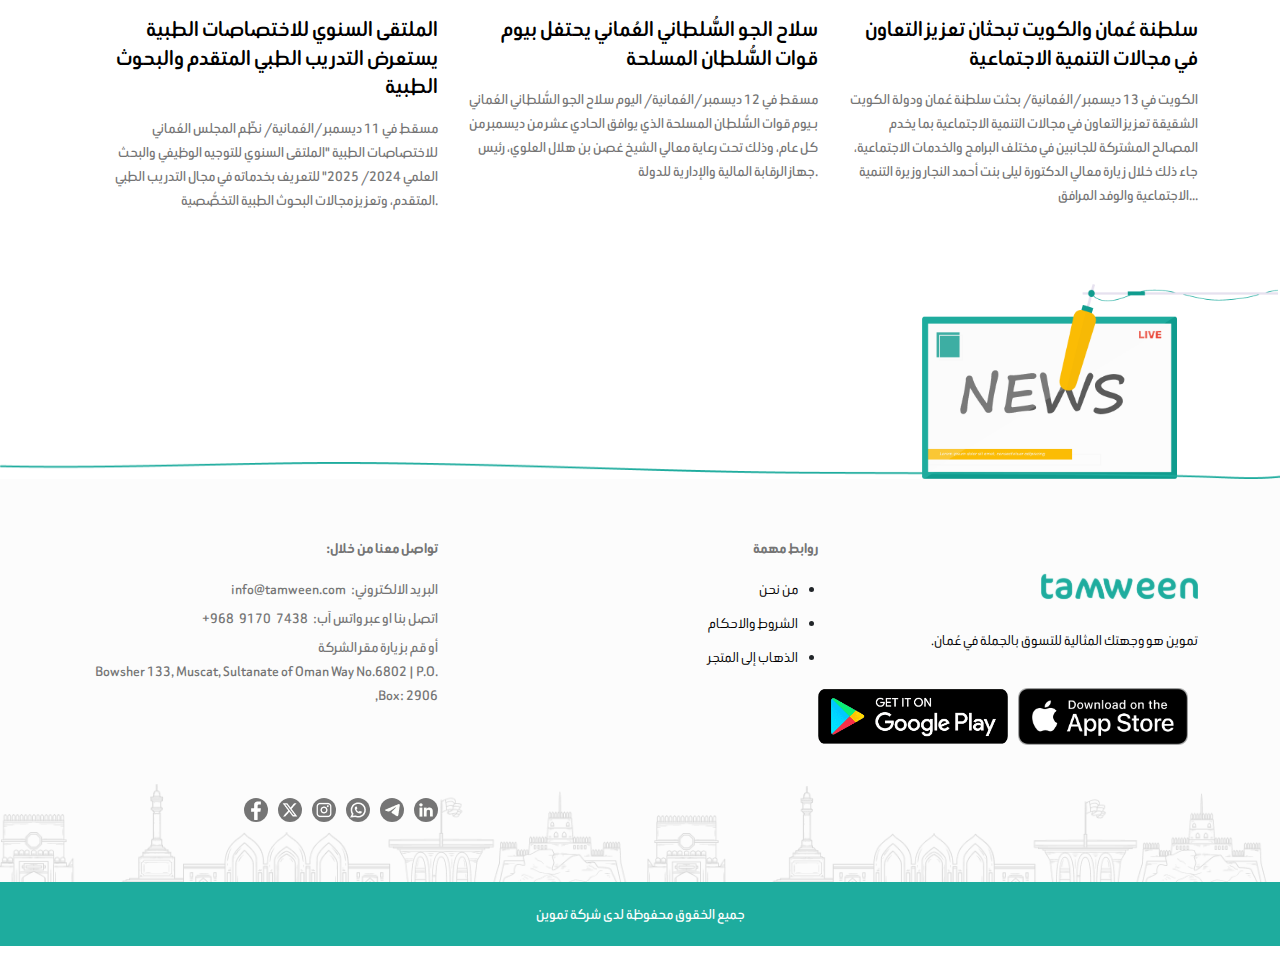
==== commit 9089139c: "update" ====
--- a/index.html
+++ b/index.html
@@ -36,10 +36,16 @@
                         <img src="./images/icons/bars.svg" class="bars icons" />
                     </button>
 
-                    <button>
+                    <button id="open-langs">
                         <i class="las la-chevron-circle-down"></i>
                         العربية
                         <img src="./images/flags/arabic.png" />
+                        <div class="langs-dropdown">
+                            <div class="content">
+                                <a href="english.html"> English </a>
+                                <a href="index.html"> العربية </a>
+                            </div>
+                        </div>
                     </button>
                 </div>
 
@@ -132,20 +138,12 @@
                             العمانية والدولية الموثوقة.</p>
 
                         <div class="links google-apple">
-                            <a data-aos="fade-zoom-in" data-aos-delay="700" href="#">
-                                <img src="./images/hero/Playstore.svg" />
-                                <div>
-                                    <span> GET IT ON </span>
-                                    <h4> Google Play </h4>
-                                </div>
+                            <a href="#">
+                                <img src="./images/google-app/googleplay.png" />
                             </a>
 
-                            <a data-aos="fade-zoom-in" data-aos-delay="750" href="#">
-                                <img src="./images/hero/Apple.svg" />
-                                <div>
-                                    <span> Download on the </span>
-                                    <h4> App Store </h4>
-                                </div>
+                            <a href="#">
+                                <img src="./images/google-app/appstore.png" />
                             </a>
 
                         </div>
@@ -181,13 +179,13 @@
 
                 <div class="row">
                     <div class="col-lg-6 col-md-12 col-sm-12 col-12">
-                        <div data-aos="fade-right" data-aos-offset="300" class="image">
+                        <div data-aos="fade-zoom-in" data-aos-offset="300" class="image">
                             <img src="./images/whyus/phone.png" />
                         </div>
                     </div>
 
                     <div class="col-lg-6 col-md-12 col-sm-12 col-12">
-                        <div data-aos="fade-left" data-aos-offset="300" class="text">
+                        <div data-aos="fade-zoom-in" data-aos-offset="300" class="text">
                             <h1> فاتورة واحدة </h1>
                             <p>
                                 يمكنك الحصول على كل ما يحتاجه متجرك من منصة واحدة، مما يقلل الوقت والجهد في متابعة عشرات
@@ -201,7 +199,7 @@
                 <div class="row rev-row">
 
                     <div class="col-lg-6 col-md-12 col-sm-12 col-12">
-                        <div data-aos="fade-right" data-aos-offset="300" class="text">
+                        <div data-aos="fade-zoom-in" data-aos-offset="300" class="text">
                             <h1> توصيل موثوق وفي الوقت المحدد </h1>
                             <p>
                                 يمكنك الحصول على كل ما يحتاجه متجرك من منصة واحدة، مما يقلل الوقت والجهد في متابعة عشرات
@@ -212,7 +210,7 @@
                     </div>
 
                     <div class="col-lg-6 col-md-12 col-sm-12 col-12">
-                        <div data-aos="fade-right" data-aos-offset="300" class="image">
+                        <div data-aos="fade-zoom-in" data-aos-offset="300" class="image">
                             <img src="./images/whyus/delivery.png" />
                             <img class="circle" src="./images/whyus/circle.png" />
 
@@ -225,7 +223,7 @@
                 <div class="row">
 
                     <div class="col-lg-6 col-md-12 col-sm-12 col-12">
-                        <div data-aos="fade-right" data-aos-offset="300" class="image">
+                        <div data-aos="fade-zoom-in" data-aos-offset="300" class="image">
                             <img src="./images/whyus/shopchart.png" />
                             <img class="circle" src="./images/whyus/circle.png" />
                         </div>
@@ -233,7 +231,7 @@
 
 
                     <div class="col-lg-6 col-md-12 col-sm-12 col-12">
-                        <div data-aos="fade-right" data-aos-offset="300" class="text">
+                        <div data-aos="fade-zoom-in" data-aos-offset="300" class="text">
                             <h1> تنوع منتجات أكثر </h1>
                             <p>
                                 من المنتجات الأساسية اليومية إلى السلع الجديدة والمتنوعة، لدينا كل ما تحتاجه.
@@ -246,7 +244,7 @@
                 <div class="row rev-row">
 
                     <div class="col-lg-6 col-md-12 col-sm-12 col-12">
-                        <div data-aos="fade-right" data-aos-offset="300" class="text">
+                        <div data-aos="fade-zoom-in" data-aos-offset="300" class="text">
                             <h1> سعر أفضل </h1>
                             <p>
                                 احصل على مجموعة من العلامات التجارية العمانية والعربية الشهيرة، مع منتجات عالية الجودة
@@ -258,7 +256,7 @@
 
 
                     <div class="col-lg-6 col-md-12 col-sm-12 col-12">
-                        <div data-aos="fade-right" data-aos-offset="300" class="image">
+                        <div data-aos="fade-zoom-in" data-aos-offset="300" class="image">
                             <img src="./images/whyus/phone.png" />
                         </div>
                     </div>
@@ -271,30 +269,22 @@
                     <div class="row">
                         <div class="col-lg-6 col-md-12 col-sm-12 col-12">
                             <div class="phones">
-                                <img data-aos="fade-right" data-aos-offset="300" src="./images/whyus/phone1.png" />
-                                <img data-aos="fade-right" data-aos-offset="600" src="./images/whyus/phone2.png" />
+                                <img data-aos="fade-zoom-in" data-aos-offset="300" src="./images/whyus/phone1.png" />
+                                <img data-aos="fade-zoom-in" data-aos-offset="600" src="./images/whyus/phone2.png" />
                             </div>
                         </div>
 
                         <div class="col-lg-6 col-md-12 col-sm-12 col-12">
                             <div class="text">
-                                <h1 data-aos="fade-right" data-aos-offset="300"> وفر جهدك وفلوسك و حمل التطبيق. </h1>
+                                <h1 data-aos="fade-zoom-in" data-aos-offset="300"> وفر جهدك وفلوسك و حمل التطبيق. </h1>
 
                                 <div class="links google-apple">
-                                    <a data-aos="fade-zoom-in" data-aos-offset="500" href="#">
-                                        <img src="./images/hero/Playstore.svg" />
-                                        <div>
-                                            <span> GET IT ON </span>
-                                            <h4> Google Play </h4>
-                                        </div>
+                                    <a href="#">
+                                        <img src="./images/google-app/googleplay.png" />
                                     </a>
 
-                                    <a data-aos="fade-zoom-in" data-aos-offset="500" href="#">
-                                        <img src="./images/hero/Apple.svg" />
-                                        <div>
-                                            <span> Download on the </span>
-                                            <h4> App Store </h4>
-                                        </div>
+                                    <a href="#">
+                                        <img src="./images/google-app/appstore.png" />
                                     </a>
 
                                 </div>
@@ -320,13 +310,13 @@
     <!-- Start Categories Section -->
 
 
-    <section data-aos="fade-right" data-aos-offset="300" id="categories" class="categories">
+    <section data-aos="fade-zoom-in" data-aos-offset="300" id="categories" class="categories">
         <img class="line" src="./images/hero/line.svg" />
 
         <div class="container">
             <div class="header">
-                <h1 data-aos="fade-left" data-aos-offset="300"> التصنيفات </h1>
-                <p data-aos="fade-left" data-aos-offset="400"> نوفر لكم العديد من المنتجات المتنوعة والمنظمة </p>
+                <h1 data-aos="fade-zoom-in" data-aos-offset="300"> التصنيفات </h1>
+                <p data-aos="fade-zoom-in" data-aos-offset="400"> نوفر لكم العديد من المنتجات المتنوعة والمنظمة </p>
             </div>
 
 
@@ -463,8 +453,8 @@
 
         <div class="container">
             <div class="row">
-                <div  class="header">
-                    <div data-aos="fade-right" data-aos-offset="300" class="buttons">
+                <div class="header">
+                    <div data-aos="fade-zoom-in" data-aos-offset="300" class="buttons">
                         <button class="prev-btn">
                             <i class="las la-angle-left"></i>
                         </button>
@@ -474,10 +464,10 @@
                         </button>
                     </div>
 
-                    <h1 data-aos="fade-left" data-aos-offset="300"> العلامات التجارية المتاحة </h1>
-                </div>
-
-                <div data-aos="fade-right" data-aos-offset="300" class="partners-slider">
+                    <h1 data-aos="fade-zoom-in" data-aos-offset="300"> العلامات التجارية المتاحة </h1>
+                </div>
+
+                <div data-aos="fade-zoom-in" data-aos-offset="300" class="partners-slider">
                     <div class="slide">
                         <div class="row">
 
@@ -924,19 +914,11 @@
 
                 <div class="links google-apple">
                     <a href="#">
-                        <img src="./images/hero/Playstore.svg" />
-                        <div>
-                            <span> GET IT ON </span>
-                            <h4> Google Play </h4>
-                        </div>
+                        <img src="./images/google-app/googleplay.png" />
                     </a>
 
                     <a href="#">
-                        <img src="./images/hero/Apple.svg" />
-                        <div>
-                            <span> Download on the </span>
-                            <h4> App Store </h4>
-                        </div>
+                        <img src="./images/google-app/appstore.png" />
                     </a>
 
                 </div>
@@ -976,7 +958,7 @@
         <div class="container">
             <div class="row">
                 <div class="header">
-                    <h1 > الأسئلة الشائعة </h1>
+                    <h1> الأسئلة الشائعة </h1>
                 </div>
 
                 <div class="col-lg-12 col-md-12 col-sm-12 col-12">
@@ -1570,7 +1552,9 @@
                             </a>
 
                             <a href="#">
-                                اتصل بنا او عبر واتس آب: <span>   7438 9170 968+</span>
+                                اتصل بنا او عبر واتس آب:   <div> 
+                                    <span> 7438 </span>  <span>  9170 </span> <span> 968+</span>
+                                </div>
                             </a>
 
                             <a href="#">
@@ -1623,19 +1607,11 @@
 
                         <div class="links google-apple">
                             <a href="#">
-                                <img src="./images/hero/Playstore.svg" />
-                                <div>
-                                    <span> GET IT ON </span>
-                                    <h4> Google Play </h4>
-                                </div>
+                                <img src="./images/google-app/googleplay.png" />
                             </a>
 
                             <a href="#">
-                                <img src="./images/hero/Apple.svg" />
-                                <div>
-                                    <span> Download on the </span>
-                                    <h4> App Store </h4>
-                                </div>
+                                <img src="./images/google-app/appstore.png" />
                             </a>
 
                         </div>
--- a/css/front.css
+++ b/css/front.css
@@ -58,14 +58,12 @@
   background-color: #fff;
   scroll-behavior: smooth;
   overflow-x: hidden;
-
 }
 
 :root {
   --primary-color: #796f57; /* light brown */
   --secondary-color: #6d6249; /* brown */
 }
-
 
 body.normal {
   word-spacing: 0 !important;
@@ -93,11 +91,47 @@
   display: none !important;
 }
 
-.slick-list{
-  padding: 10px !important; 
+.slick-list {
+  padding: 10px !important;
   padding-right: 0 !important;
 }
 
+#open-langs {
+  position: relative;
+}
+
+#open-langs .langs-dropdown {
+  position: absolute;
+  left: 50%;
+  top: 121%;
+  background-color: #fff;
+  width: 140px;
+  height: 80px;
+  border-radius: 8px;
+  transform: translateX(-50%);
+  box-shadow: 0px 15px 15px rgba(0, 0, 0, 0.1);
+  display: none;
+}
+#open-langs .langs-dropdown .content {
+  display: flex;
+  flex-direction: column;
+  align-items: flex-end;
+  padding: 10px;
+  gap: 11px;
+}
+
+#open-langs.en .langs-dropdown .content {
+  align-items: flex-start;
+}
+
+#open-langs .langs-dropdown .content a {
+  color: #000;
+  transition: 0.3s;
+}
+
+#open-langs .langs-dropdown .content a:hover {
+  color: #0f9c8e;
+}
 /* General */
 
 /* Start Nav Section */
@@ -212,7 +246,7 @@
   position: absolute;
   bottom: 0;
   width: 100%;
-  display:none;
+  display: none;
 }
 
 .hero > img.line {
@@ -252,53 +286,11 @@
   margin-bottom: 32px;
 }
 
-.links.google-apple {
-  display: flex;
-  flex-direction: row;
-  align-items: center;
-  gap: 15px;
-  justify-content: flex-end;
-}
-
-.links.google-apple a {
-  display: flex;
-  flex-direction: row;
-  align-items: center;
-  gap: 10px;
-  direction: ltr;
-  width: 170px;
-  height: 56px;
-  border-radius: 6px;
-  background-color: #000;
-  color: #fff;
-  padding-left: 10px;
-  padding-right: 10px;
-  padding-top: 5px;
-  padding-bottom: 5px;
-  opacity: 1;
-  transition: 0.3s;
-}
-
-.links.google-apple a:hover {
-  opacity: 0.7;
-}
-
-.links.google-apple a img {
-  width: 30px;
-  height: 33px;
+.links.google-apple img {
+  border-radius: 9px;
+  width: 190px;
+  height: 57px;
   object-fit: contain;
-}
-
-.links.google-apple a div {
-  text-align: left;
-}
-
-.links.google-apple a div span {
-  font-size: 9px;
-}
-
-.links.google-apple a div h4 {
-  font-size: 18px;
 }
 
 .hero .text h5 {
@@ -321,7 +313,7 @@
 
 .why-us {
   position: relative;
-  margin-top: 120px;
+  margin-top: 20px;
 }
 
 .why-us > img.line {
@@ -835,7 +827,7 @@
 }
 
 .rates .buttons {
-  margin-top: 120px;
+  margin-top: 15px;
   display: flex;
   flex-direction: row;
   align-items: center;
@@ -1009,11 +1001,11 @@
   cursor: pointer;
   transition: 0.3s;
   scale: 1;
-}
-
-.faqs .faq .header:hover{
+  padding-top: 0;
+}
+
+.faqs .faq .header:hover {
   scale: 1.1;
-
 }
 
 .faqs .faq .header i {
@@ -1061,7 +1053,6 @@
 
 .tags {
   position: relative;
-  padding-bottom: 337px;
 }
 
 .tags .tags-slider {
@@ -1071,9 +1062,10 @@
 .tags .line {
   position: absolute;
   z-index: -1;
-  bottom: 0;
+  bottom: -20%;
   width: 100%;
 }
+
 .tags .header {
   display: flex;
   flex-direction: row;
@@ -1225,14 +1217,13 @@
   object-fit: cover;
   border-radius: 16px;
   margin-bottom: 10px;
-  scale:1;
+  scale: 1;
   transition: 0.3s;
 }
 
-.last-news .new img:hover{
-  scale:1.05;
-  cursor:pointer
-
+.last-news .new img:hover {
+  scale: 1.05;
+  cursor: pointer;
 }
 
 .last-news .new .text {
@@ -1269,7 +1260,7 @@
   transition: 0.3s;
 }
 
-.last-news .new .text h1:hover{
+.last-news .new .text h1:hover {
   color: #0f9c8e;
 }
 
@@ -1347,13 +1338,27 @@
 footer .footer-content .contact-info a {
   color: #757575;
   transition: 0.3s;
-}
-footer .footer-content .contact-info a span{
-  
+  display: flex;
+  flex-direction: row;
+  gap: 5px;
+}
+
+footer .footer-content .contact-info a div {
+  display: flex;
+  flex-direction: row;
+  gap: 5px;
 }
 
 footer .footer-content .contact-info a:hover {
   color: #1eac9e;
+}
+
+footer.en .footer-content .contact-info a div {
+  display: flex
+;
+  flex-direction: row;
+  gap: 5px;
+  direction: rtl;
 }
 
 footer .footer-content .socials {
@@ -1425,6 +1430,10 @@
 }
 
 footer .footer-content .links {
+  display: flex;
+  flex-direction: row;
+  align-items: center;
+  justify-content: flex-end;
 }
 
 /* End Footer Section */
@@ -1503,15 +1512,11 @@
     margin-bottom: 15px;
   }
 
-  .links.google-apple a {
+  .links.google-apple img {
     display: flex;
     flex-direction: row;
     width: 150px;
     height: 50px;
-  }
-
-  .links.google-apple {
-    justify-content: center;
   }
 
   .hero .text h5 {
@@ -1871,6 +1876,15 @@
     font-size: 40px;
   }
 
+  .links.google-apple {
+    display: flex;
+    flex-direction: row;
+    align-items: center;
+    gap: 5px;
+    justify-content: center;
+    width: 100%;
+  }
+
   .last-news .new .text h1 {
     margin-top: 15px;
     margin-bottom: 15px;
@@ -1969,3 +1983,144 @@
     width: 100%;
   }
 }
+
+/* direction english */
+
+nav.en .nav-content {
+  direction: rtl;
+}
+
+.hero.en {
+  direction: rtl;
+}
+
+.hero.en .text {
+  text-align: left;
+}
+
+.hero.en .text p {
+  direction: ltr;
+}
+
+.hero.en .text h5 {
+  direction: ltr;
+}
+
+.hero.en > img.line {
+  position: absolute;
+  left: 0;
+  top: 0;
+  z-index: -1;
+  width: 200px;
+  right: inherit;
+  transform: rotateY(180deg);
+}
+
+.why-us.en .row {
+  direction: rtl;
+}
+
+.why-us.en .text:not(.ad-whyus .text) {
+  margin-bottom: 80px;
+  height: 430px;
+  display: flex;
+  flex-direction: column;
+  align-items: flex-start;
+  justify-content: center;
+  text-align: left;
+  direction: ltr;
+}
+
+.ad-whyus.en .text {
+  direction: ltr;
+  text-align: left;
+}
+
+.categories.en .category {
+  direction: rtl;
+  text-align: left;
+}
+
+.categories.en .category h2 {
+  text-align: left;
+}
+
+.categories.en .header {
+  direction: rtl;
+}
+
+.categories.en .header p {
+  direction: ltr;
+}
+
+.partners.en .header {
+  direction: rtl;
+}
+
+.partners.en .buttons {
+  direction: ltr;
+}
+
+.rates.en .slider .rates-slider .slide .rate p {
+  text-align: right;
+  direction: ltr;
+  text-align: left;
+}
+
+.rates.en .slider .rates-slider .slide .rate .info {
+  direction: rtl;
+  text-align: left;
+}
+
+.faqs.en .faq .header {
+  direction: rtl;
+}
+
+.faqs.en .faq .description {
+  text-align: left;
+  direction: ltr;
+}
+.last-news.en .new .text {
+  text-align: left;
+  direction: rtl;
+}
+
+.last-news.en .new .text p {
+  direction: ltr;
+}
+
+footer.en {
+  direction: rtl;
+  text-align: left;
+}
+
+footer.en .footer-content .contact-info a {
+  direction: ltr;
+}
+
+footer.en .footer-content h2 {
+  direction: ltr;
+}
+
+footer.en .footer-content ul {
+  display: flex;
+  flex-direction: column;
+  align-items: flex-end;
+  padding-left: 20px !important;
+  direction: rtl;
+}
+
+footer.en .footer-content ul li {
+  direction: ltr;
+}
+
+footer.en .footer-content p {
+  text-align: left;
+  direction: ltr;
+}
+
+.faqs.en .faq .header div h2 {
+  font-size: 20px;
+  text-align: left;
+  direction: ltr;
+}
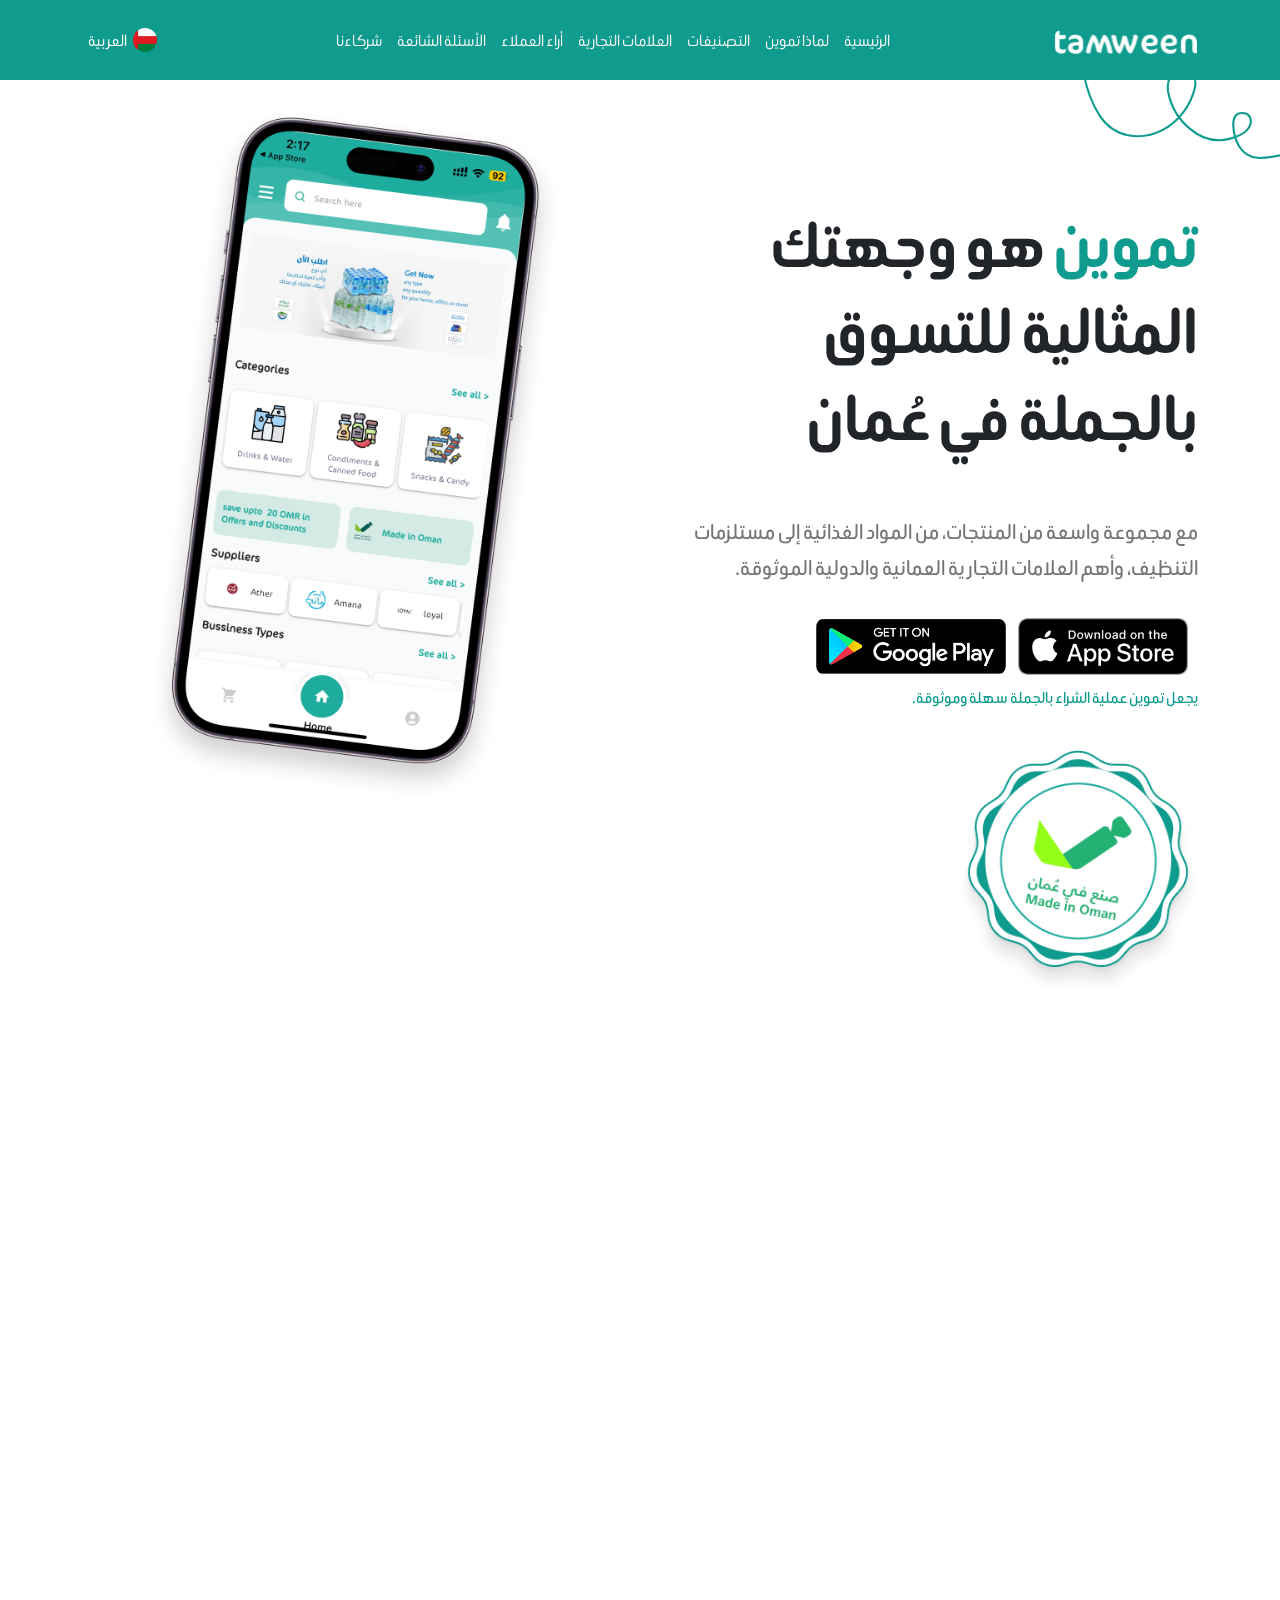
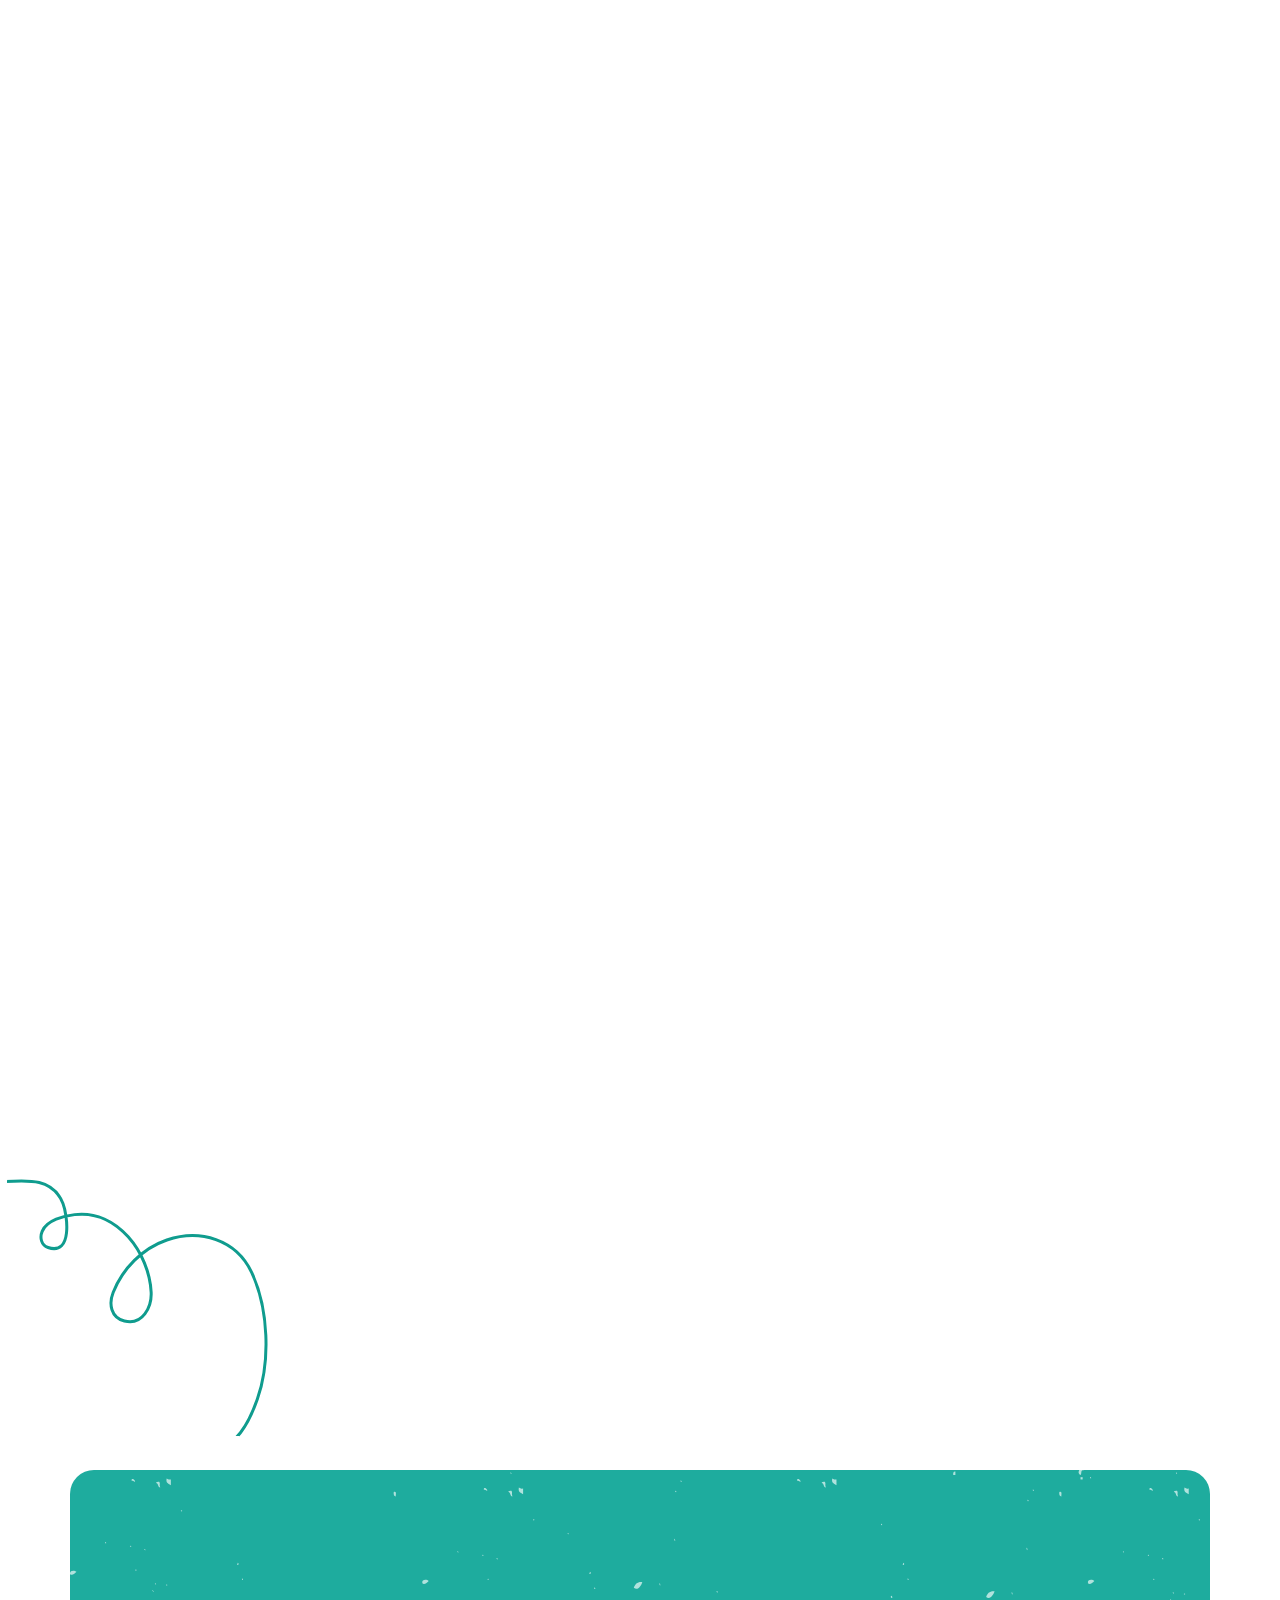
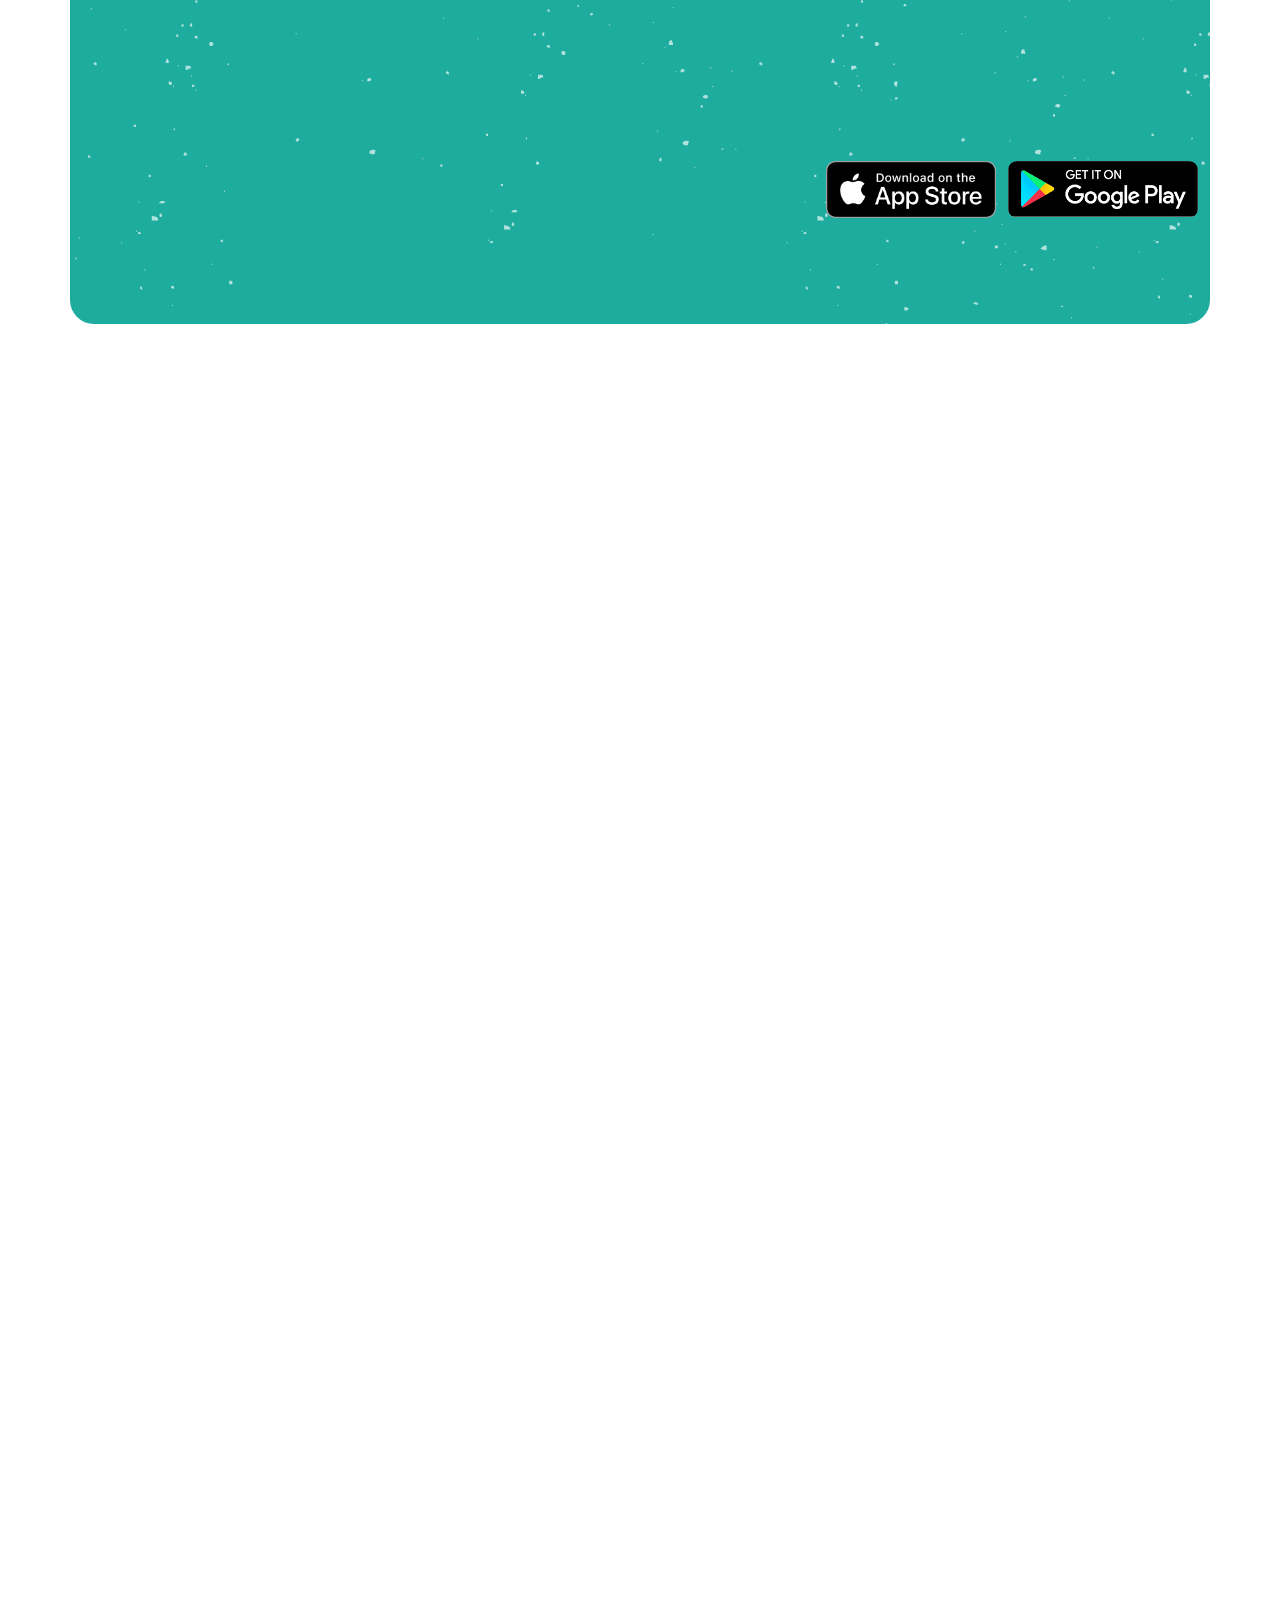
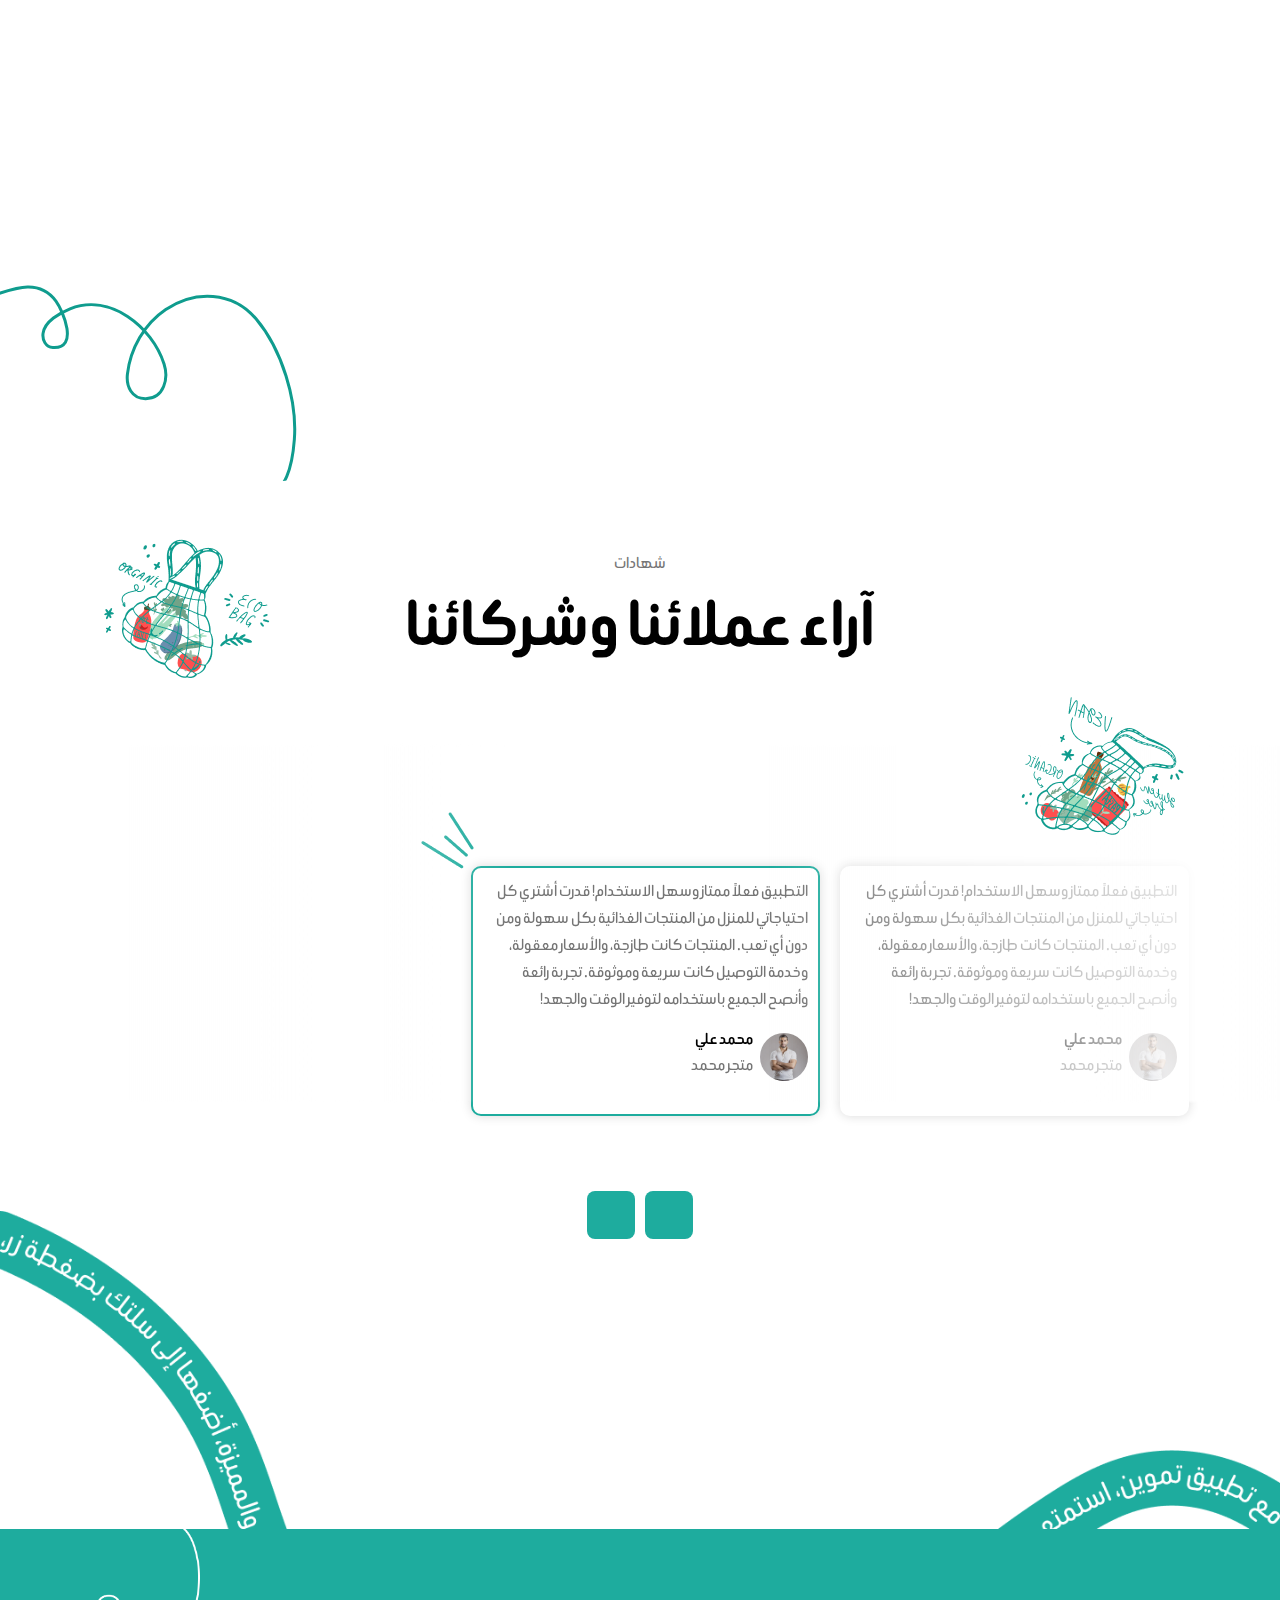
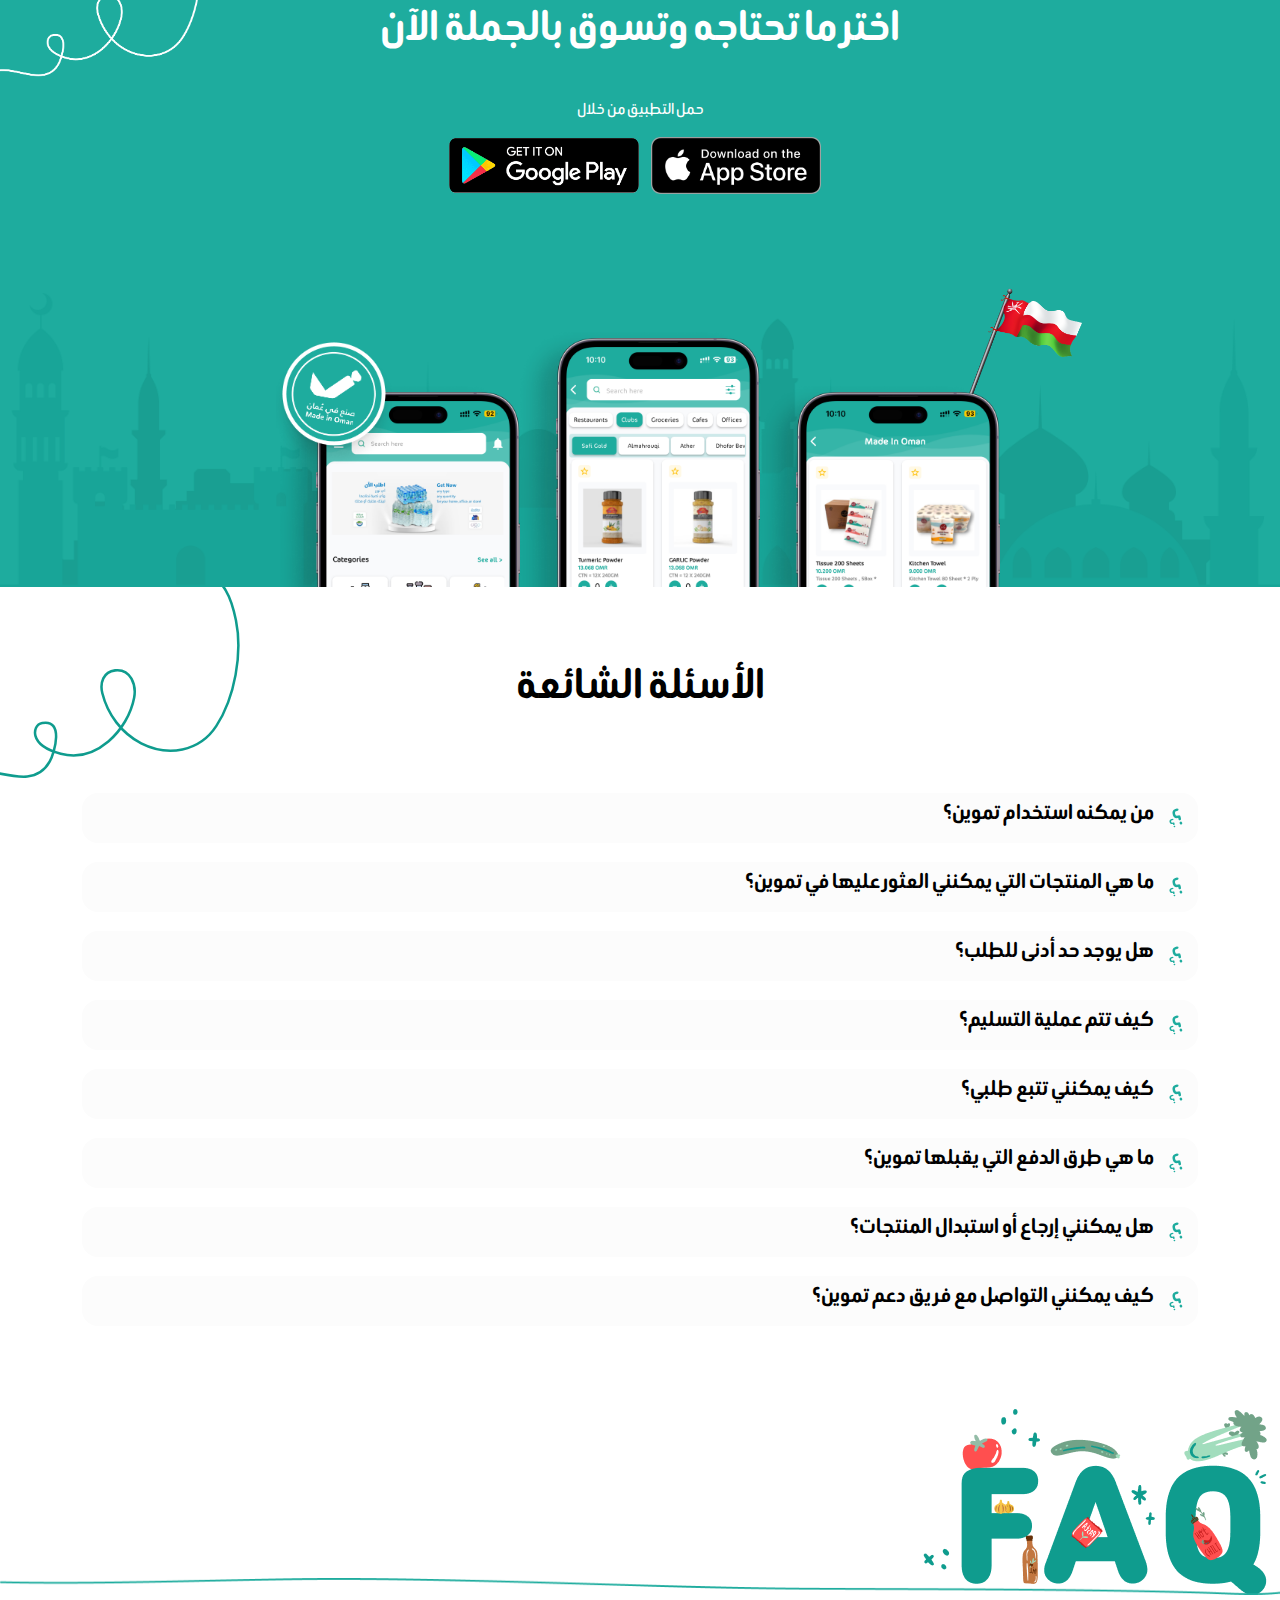
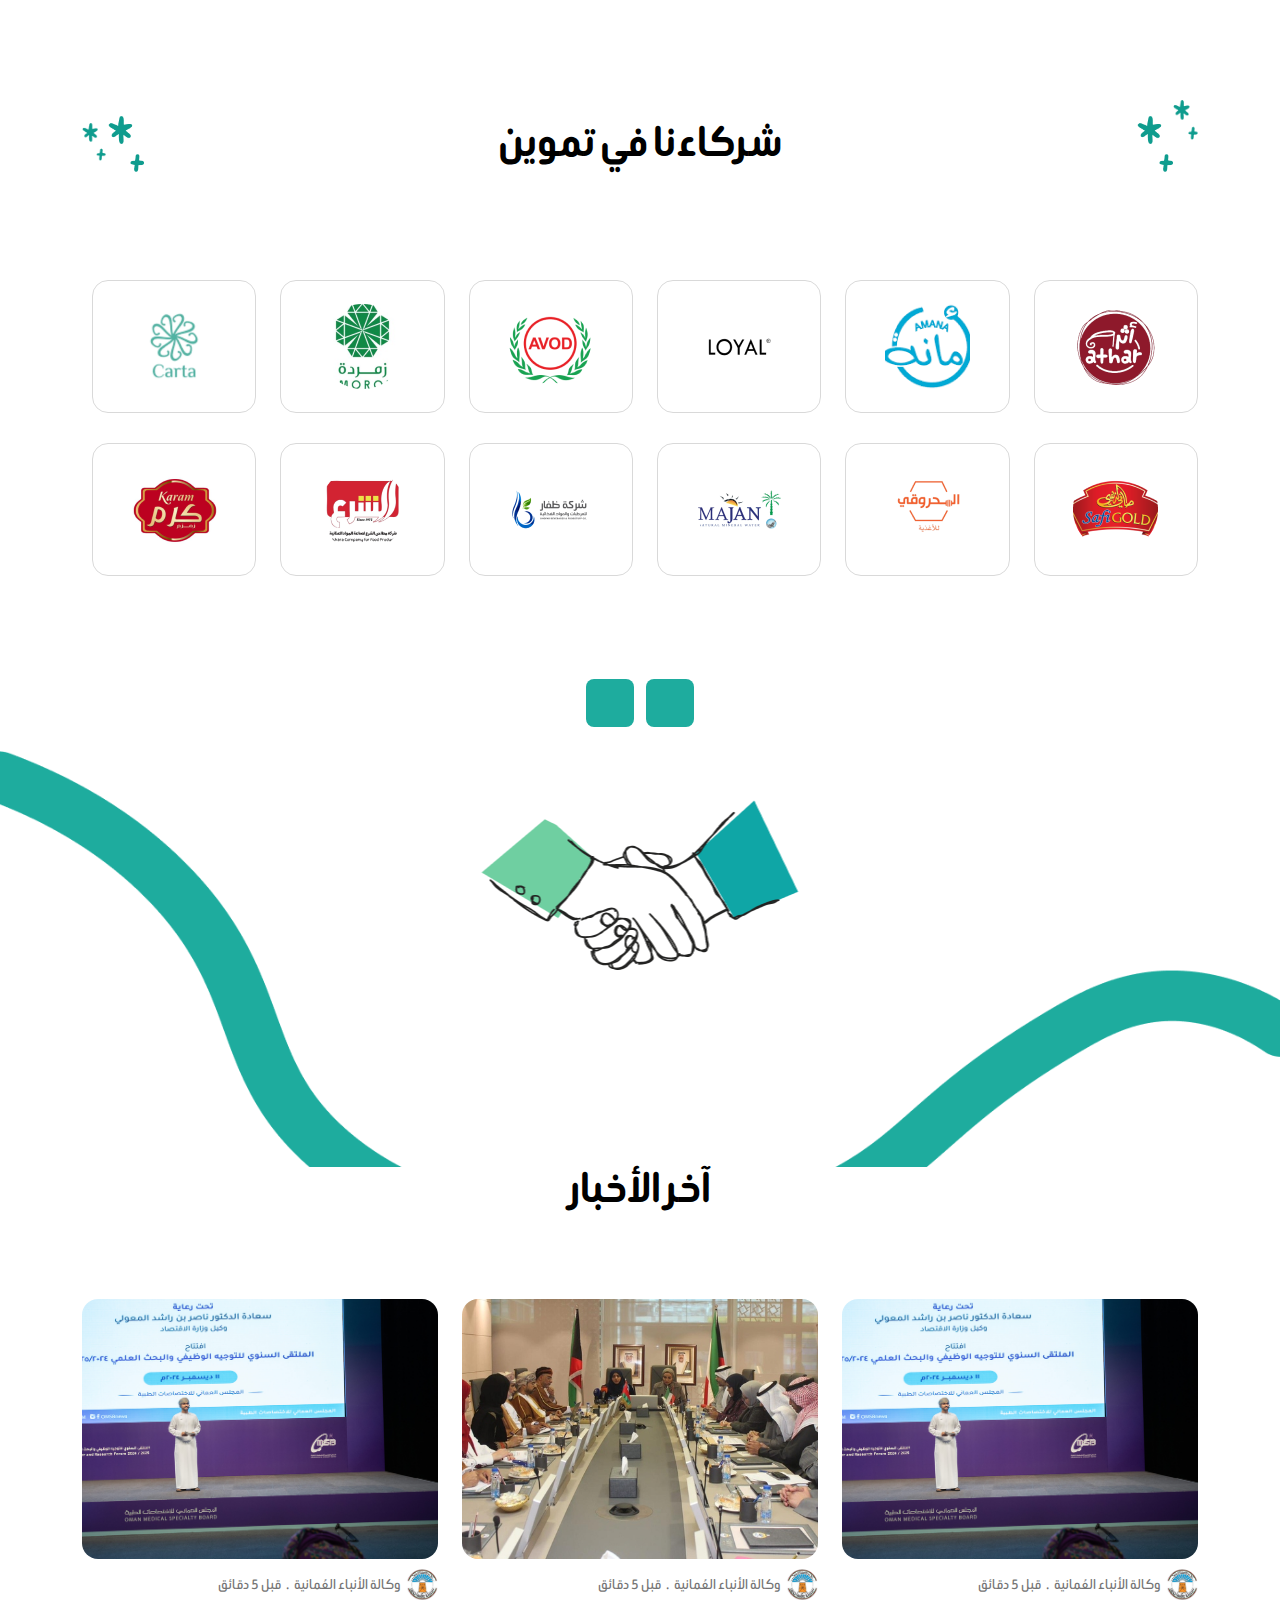
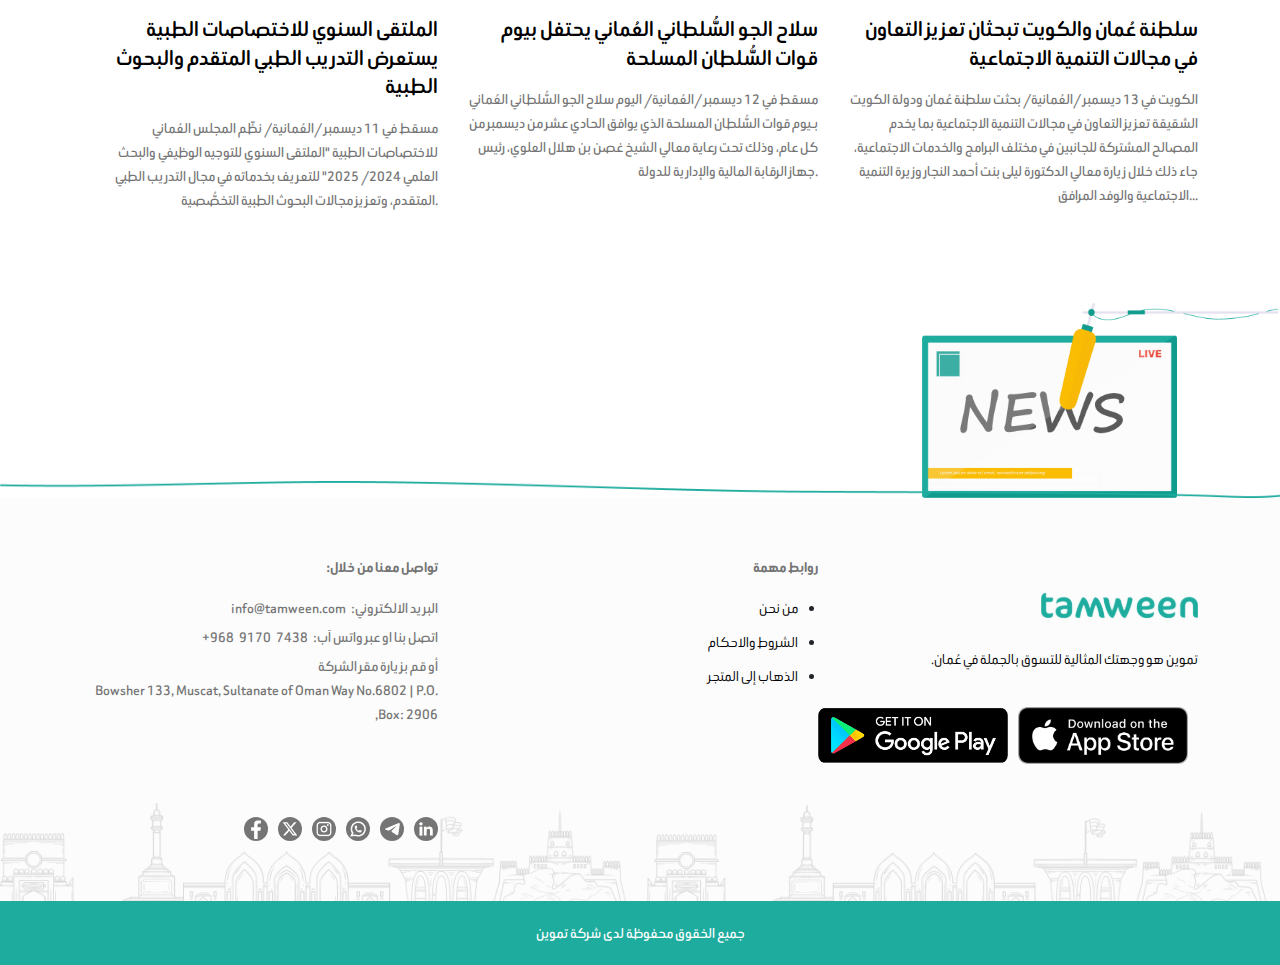
==== commit 50712a90: "update" ====
--- a/index.html
+++ b/index.html
@@ -174,95 +174,95 @@
         <img class="line" src="./images/hero/line.svg" />
         <div class="container">
 
+
+
             <div class="row">
-
-
-                <div class="row">
-                    <div class="col-lg-6 col-md-12 col-sm-12 col-12">
-                        <div data-aos="fade-zoom-in" data-aos-offset="300" class="image">
-                            <img src="./images/whyus/phone.png" />
-                        </div>
-                    </div>
-
-                    <div class="col-lg-6 col-md-12 col-sm-12 col-12">
-                        <div data-aos="fade-zoom-in" data-aos-offset="300" class="text">
-                            <h1> فاتورة واحدة </h1>
-                            <p>
-                                يمكنك الحصول على كل ما يحتاجه متجرك من منصة واحدة، مما يقلل الوقت والجهد في متابعة عشرات
-                                الموردين.
-                            </p>
-                        </div>
-                    </div>
-                </div>
-
-
-                <div class="row rev-row">
-
-                    <div class="col-lg-6 col-md-12 col-sm-12 col-12">
-                        <div data-aos="fade-zoom-in" data-aos-offset="300" class="text">
-                            <h1> توصيل موثوق وفي الوقت المحدد </h1>
-                            <p>
-                                يمكنك الحصول على كل ما يحتاجه متجرك من منصة واحدة، مما يقلل الوقت والجهد في متابعة عشرات
-                                الموردين.
-
-                            </p>
-                        </div>
-                    </div>
-
-                    <div class="col-lg-6 col-md-12 col-sm-12 col-12">
-                        <div data-aos="fade-zoom-in" data-aos-offset="300" class="image">
-                            <img src="./images/whyus/delivery.png" />
-                            <img class="circle" src="./images/whyus/circle.png" />
-
-                        </div>
-                    </div>
-
-                </div>
-
-
-                <div class="row">
-
-                    <div class="col-lg-6 col-md-12 col-sm-12 col-12">
-                        <div data-aos="fade-zoom-in" data-aos-offset="300" class="image">
-                            <img src="./images/whyus/shopchart.png" />
-                            <img class="circle" src="./images/whyus/circle.png" />
-                        </div>
-                    </div>
-
-
-                    <div class="col-lg-6 col-md-12 col-sm-12 col-12">
-                        <div data-aos="fade-zoom-in" data-aos-offset="300" class="text">
-                            <h1> تنوع منتجات أكثر </h1>
-                            <p>
-                                من المنتجات الأساسية اليومية إلى السلع الجديدة والمتنوعة، لدينا كل ما تحتاجه.
-                            </p>
-                        </div>
-                    </div>
-                </div>
-
-
-                <div class="row rev-row">
-
-                    <div class="col-lg-6 col-md-12 col-sm-12 col-12">
-                        <div data-aos="fade-zoom-in" data-aos-offset="300" class="text">
-                            <h1> سعر أفضل </h1>
-                            <p>
-                                احصل على مجموعة من العلامات التجارية العمانية والعربية الشهيرة، مع منتجات عالية الجودة
-                                ويثق
-                                بها عملاؤك.
-                            </p>
-                        </div>
-                    </div>
-
-
-                    <div class="col-lg-6 col-md-12 col-sm-12 col-12">
-                        <div data-aos="fade-zoom-in" data-aos-offset="300" class="image">
-                            <img src="./images/whyus/phone.png" />
-                        </div>
-                    </div>
-                </div>
-
-
+                <div class="col-lg-6 col-md-12 col-sm-12 col-12">
+                    <div data-aos="fade-zoom-in" data-aos-offset="300" class="image">
+                        <img src="./images/whyus/phone.png" />
+                    </div>
+                </div>
+
+                <div class="col-lg-6 col-md-12 col-sm-12 col-12">
+                    <div data-aos="fade-zoom-in" data-aos-offset="300" class="text">
+                        <h1> فاتورة واحدة </h1>
+                        <p>
+                            يمكنك الحصول على كل ما يحتاجه متجرك من منصة واحدة، مما يقلل الوقت والجهد في متابعة عشرات
+                            الموردين.
+                        </p>
+                    </div>
+                </div>
+            </div>
+
+
+            <div class="row rev-row">
+
+                <div class="col-lg-6 col-md-12 col-sm-12 col-12">
+                    <div data-aos="fade-zoom-in" data-aos-offset="300" class="text">
+                        <h1> توصيل موثوق وفي الوقت المحدد </h1>
+                        <p>
+                            يمكنك الحصول على كل ما يحتاجه متجرك من منصة واحدة، مما يقلل الوقت والجهد في متابعة عشرات
+                            الموردين.
+
+                        </p>
+                    </div>
+                </div>
+
+                <div class="col-lg-6 col-md-12 col-sm-12 col-12">
+                    <div data-aos="fade-zoom-in" data-aos-offset="300" class="image">
+                        <img src="./images/whyus/delivery.png" />
+                        <img class="circle" src="./images/whyus/circle.png" />
+
+                    </div>
+                </div>
+
+            </div>
+
+
+            <div class="row">
+
+                <div class="col-lg-6 col-md-12 col-sm-12 col-12">
+                    <div data-aos="fade-zoom-in" data-aos-offset="300" class="image">
+                        <img src="./images/whyus/shopchart.png" />
+                        <img class="circle" src="./images/whyus/circle.png" />
+                    </div>
+                </div>
+
+
+                <div class="col-lg-6 col-md-12 col-sm-12 col-12">
+                    <div data-aos="fade-zoom-in" data-aos-offset="300" class="text">
+                        <h1> تنوع منتجات أكثر </h1>
+                        <p>
+                            من المنتجات الأساسية اليومية إلى السلع الجديدة والمتنوعة، لدينا كل ما تحتاجه.
+                        </p>
+                    </div>
+                </div>
+            </div>
+
+
+            <div class="row rev-row">
+
+                <div class="col-lg-6 col-md-12 col-sm-12 col-12">
+                    <div data-aos="fade-zoom-in" data-aos-offset="300" class="text">
+                        <h1> سعر أفضل </h1>
+                        <p>
+                            احصل على مجموعة من العلامات التجارية العمانية والعربية الشهيرة، مع منتجات عالية الجودة
+                            ويثق
+                            بها عملاؤك.
+                        </p>
+                    </div>
+                </div>
+
+
+                <div class="col-lg-6 col-md-12 col-sm-12 col-12">
+                    <div data-aos="fade-zoom-in" data-aos-offset="300" class="image">
+                        <img src="./images/whyus/phone.png" />
+                    </div>
+                </div>
+            </div>
+
+
+            <div class="row">
 
                 <div class="ad-whyus col-lg-12 col-md-12 col-sm-12 col-12">
                     <img src="./images//whyus/dots.svg" />
@@ -295,11 +295,11 @@
 
                     </div>
                 </div>
-
-
-
-
-            </div>
+            </div>
+
+
+
+
         </div>
     </section>
 
@@ -379,7 +379,7 @@
 
 
 
-                <div class="col-lg-2 col-md-4 col-sm-4 col-6">
+                <div class="hide-sm col-lg-2 col-md-4 col-sm-4 col-6">
                     <a href="#">
                         <div class="category cat-col-7">
                             <h2> تصنيفات أخرى </h2>
@@ -428,6 +428,15 @@
                     </a>
                 </div>
 
+                <div class="hide-lg col-lg-2 col-md-4 col-sm-4 col-6">
+                    <a href="#">
+                        <div class="category cat-col-7">
+                            <h2> تصنيفات أخرى </h2>
+                            <img src="./images/categories/7.png" />
+                        </div>
+                    </a>
+                </div>
+
 
                 <div class="col-lg-2 col-md-4 col-sm-4 col-6">
                     <a href="#">
@@ -437,6 +446,8 @@
                         </div>
                     </a>
                 </div>
+
+                
 
 
             </div>
@@ -1552,8 +1563,8 @@
                             </a>
 
                             <a href="#">
-                                اتصل بنا او عبر واتس آب:   <div> 
-                                    <span> 7438 </span>  <span>  9170 </span> <span> 968+</span>
+                                اتصل بنا او عبر واتس آب: <div>
+                                    <span> 7438 </span> <span> 9170 </span> <span> 968+</span>
                                 </div>
                             </a>
 
--- a/css/front.css
+++ b/css/front.css
@@ -132,6 +132,20 @@
 #open-langs .langs-dropdown .content a:hover {
   color: #0f9c8e;
 }
+.hide-lg{
+  display:none;
+}
+
+@media(max-width:950px){
+  .hide-sm{
+    display:none;
+  }
+
+  .hide-lg{
+    display:block;
+  }
+}
+
 /* General */
 
 /* Start Nav Section */
@@ -658,6 +672,7 @@
   justify-content: center;
   position: relative;
   margin-bottom: 129px;
+  z-index: 6;
 }
 
 .rates .header img:nth-child(1) {
@@ -692,9 +707,9 @@
 .rates .overlay-left {
   position: absolute;
   left: 0%;
-  top: -30%;
+  top: 28%;
   z-index: 2;
-  height: 100%;
+  height: 52%;
   width: 40%;
   background-color: #fff;
   background: rgb(255, 255, 255);
@@ -721,9 +736,8 @@
   position: absolute;
   right: 0;
   left: inherit;
-  top: 0;
-  height: 100%;
-  width: 200px;
+  top: 28%;
+  height: 52%;
   filter: blur(1px);
   background: rgb(255, 255, 255);
   background: -moz-linear-gradient(
@@ -742,9 +756,7 @@
     rgba(255, 255, 255, 0) 100%
   );
   filter: progid:DXImageTransform.Microsoft.gradient(startColorstr="#ffffff",endColorstr="#ffffff",GradientType=1);
-  top: -30%;
   z-index: 2;
-  height: 100%;
   width: 40%;
 }
 
@@ -1209,6 +1221,7 @@
 }
 
 .last-news .new {
+  margin-bottom: 35px;
 }
 
 .last-news .new img {
@@ -1354,8 +1367,7 @@
 }
 
 footer.en .footer-content .contact-info a div {
-  display: flex
-;
+  display: flex;
   flex-direction: row;
   gap: 5px;
   direction: rtl;
@@ -1454,6 +1466,7 @@
   justify-content: center;
   color: #fff;
   font-size: 16px;
+  margin: 0;
 }
 
 /* End CopyRight Section */
@@ -1516,9 +1529,8 @@
     display: flex;
     flex-direction: row;
     width: 150px;
-    height: 50px;
-  }
-
+    height: 46px;
+  }
   .hero .text h5 {
     font-size: 16px;
     text-align: center;
@@ -1632,9 +1644,9 @@
   .why-us > img.line {
     position: absolute;
     bottom: 16%;
-    left: 0;
+    left: -4%;
     transform: rotate(188deg);
-  }
+}
 
   .categories .header h1 {
     font-size: 40px;
@@ -1675,8 +1687,9 @@
     font-size: 40px;
     font-weight: 700;
     color: #000;
-    text-align: right;
-  }
+    text-align: center;
+    width: 100%;
+}
 
   .partners .header .buttons {
     display: flex;
@@ -1727,6 +1740,11 @@
     left: 10%;
     top: -44%;
   }
+
+  .rates .header {
+    margin-bottom: 31px;
+}
+
 
   .need-choose .phones {
     width: 100%;
@@ -1796,9 +1814,14 @@
   }
 
   .faqs .faq .header div h2 {
-    font-size: 20px;
+    font-size: 18px;
     text-align: right;
   }
+
+
+  .tags .line {
+    display: none;
+}
 
   .faqs .faq .description {
     padding: 28px;
@@ -1807,6 +1830,14 @@
     color: #757575;
     direction: rtl;
     display: none;
+  }
+
+  .last-news .new {
+    margin-bottom: 35px;
+  }
+
+  .last-news {
+    padding-top: 0;
   }
 
   .faqs .faq-image {
@@ -1903,13 +1934,13 @@
 
   .last-news .news-paper {
     width: 100%;
-    height: 179px;
+    height: 205px;
     object-fit: contain;
     position: absolute;
     right: 50%;
     bottom: 0;
     transform: translateX(50%);
-  }
+}
 
   footer .row {
     flex-direction: column-reverse;
@@ -1921,10 +1952,24 @@
     min-height: 217px;
   }
 
+  .rates .container{
+    padding: 0;
+  }
+
+  .rates {
+    margin-top: 335px;
+    margin-bottom: 90px;
+    position: relative;
+}
+
   .rates .slider .rates-slider .slide .rate {
-    width: 100%;
+    width: 83%;
     margin-right: 0;
     margin-left: 0;
+    z-index: 165165165;
+    position: relative;
+    left: 50%;
+    transform: translateX(-50%);
   }
 
   .tags .row {
@@ -1978,7 +2023,7 @@
   }
   .rates > img {
     position: absolute;
-    bottom: -40%;
+    bottom: -16%;
     z-index: -1;
     width: 100%;
   }
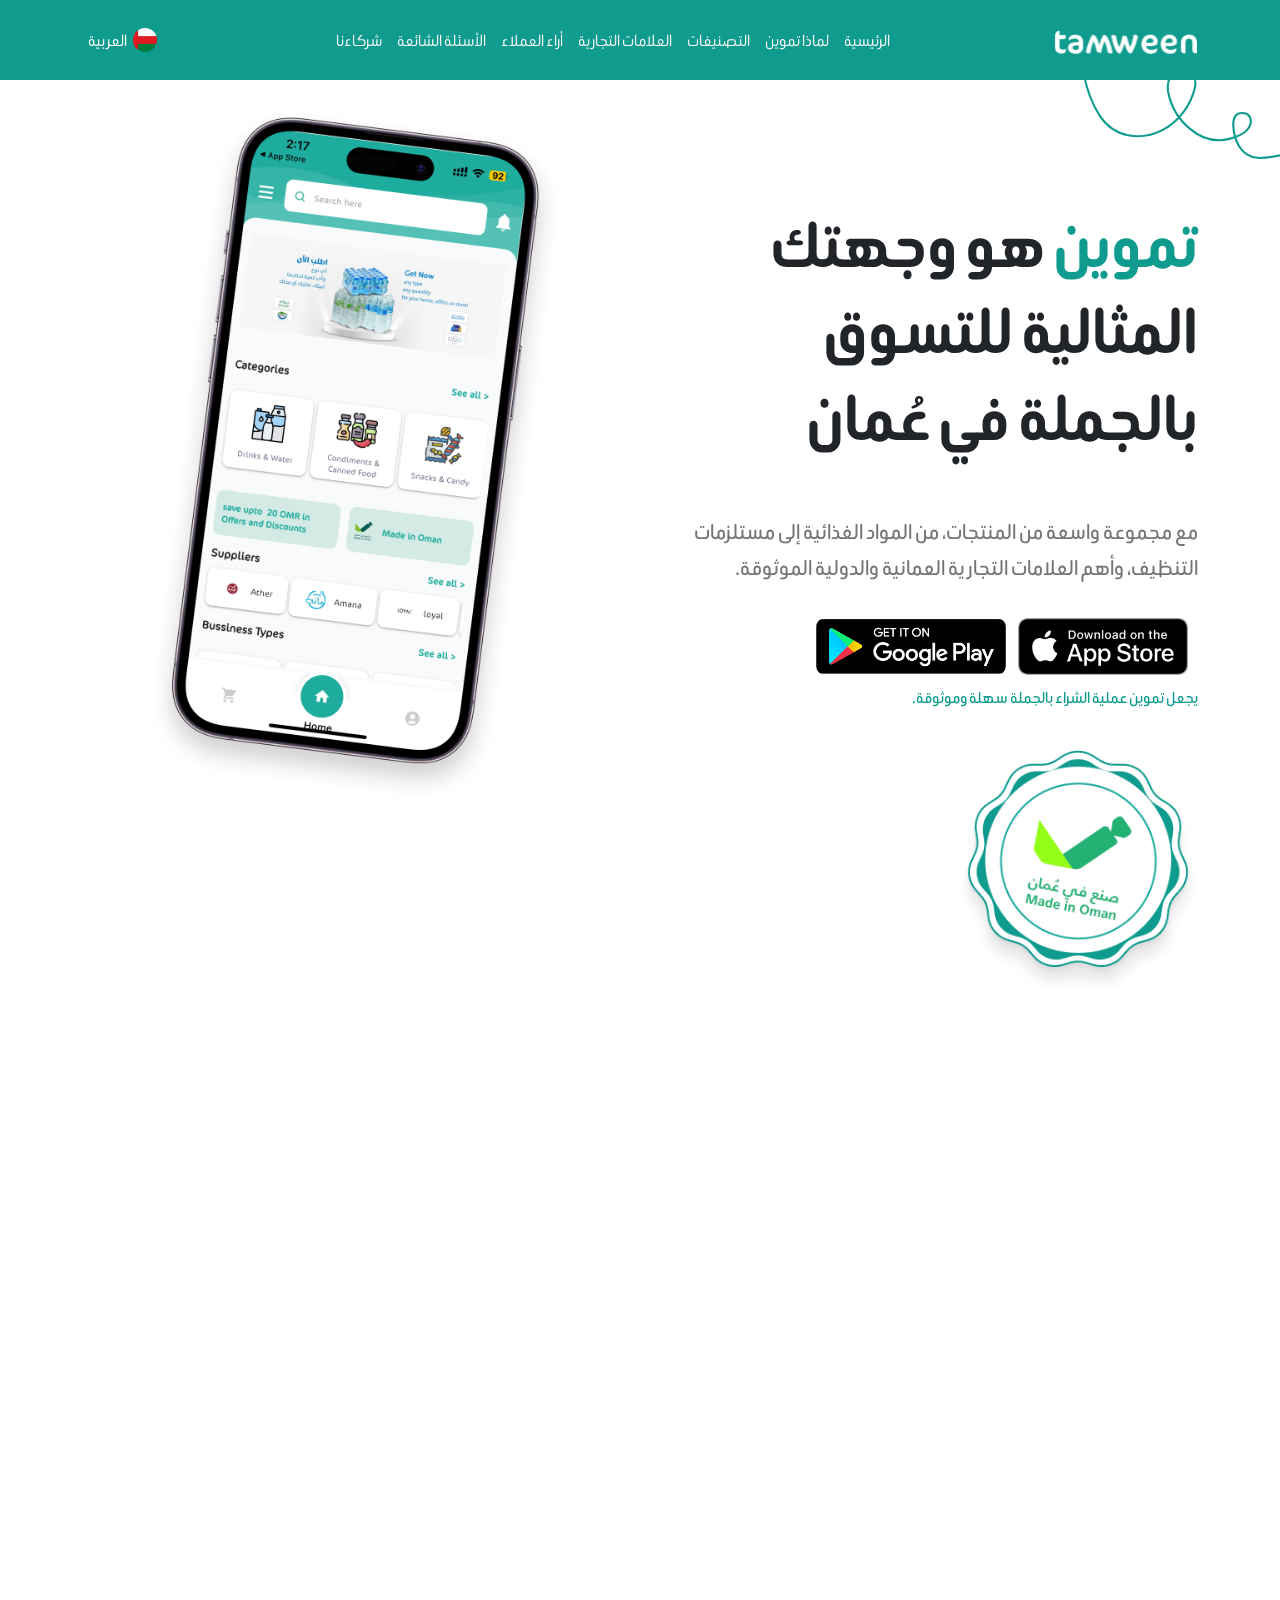
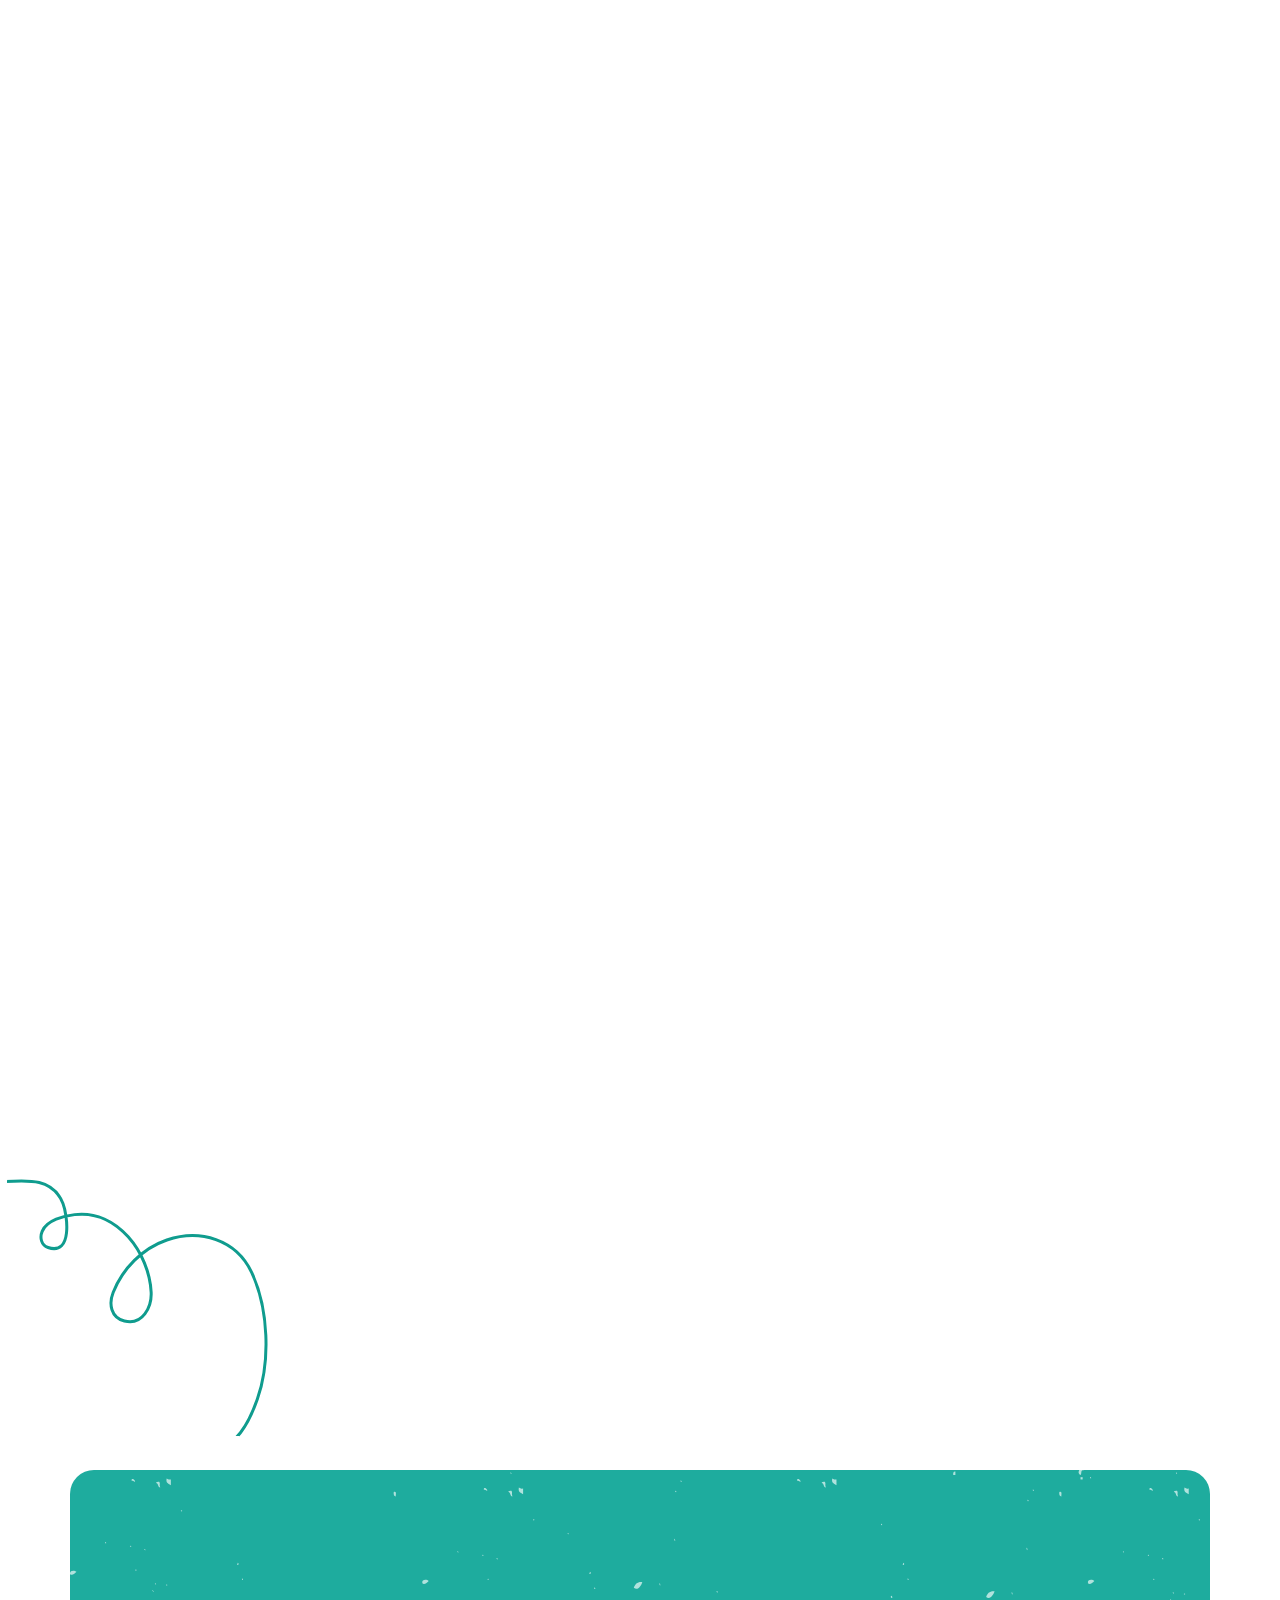
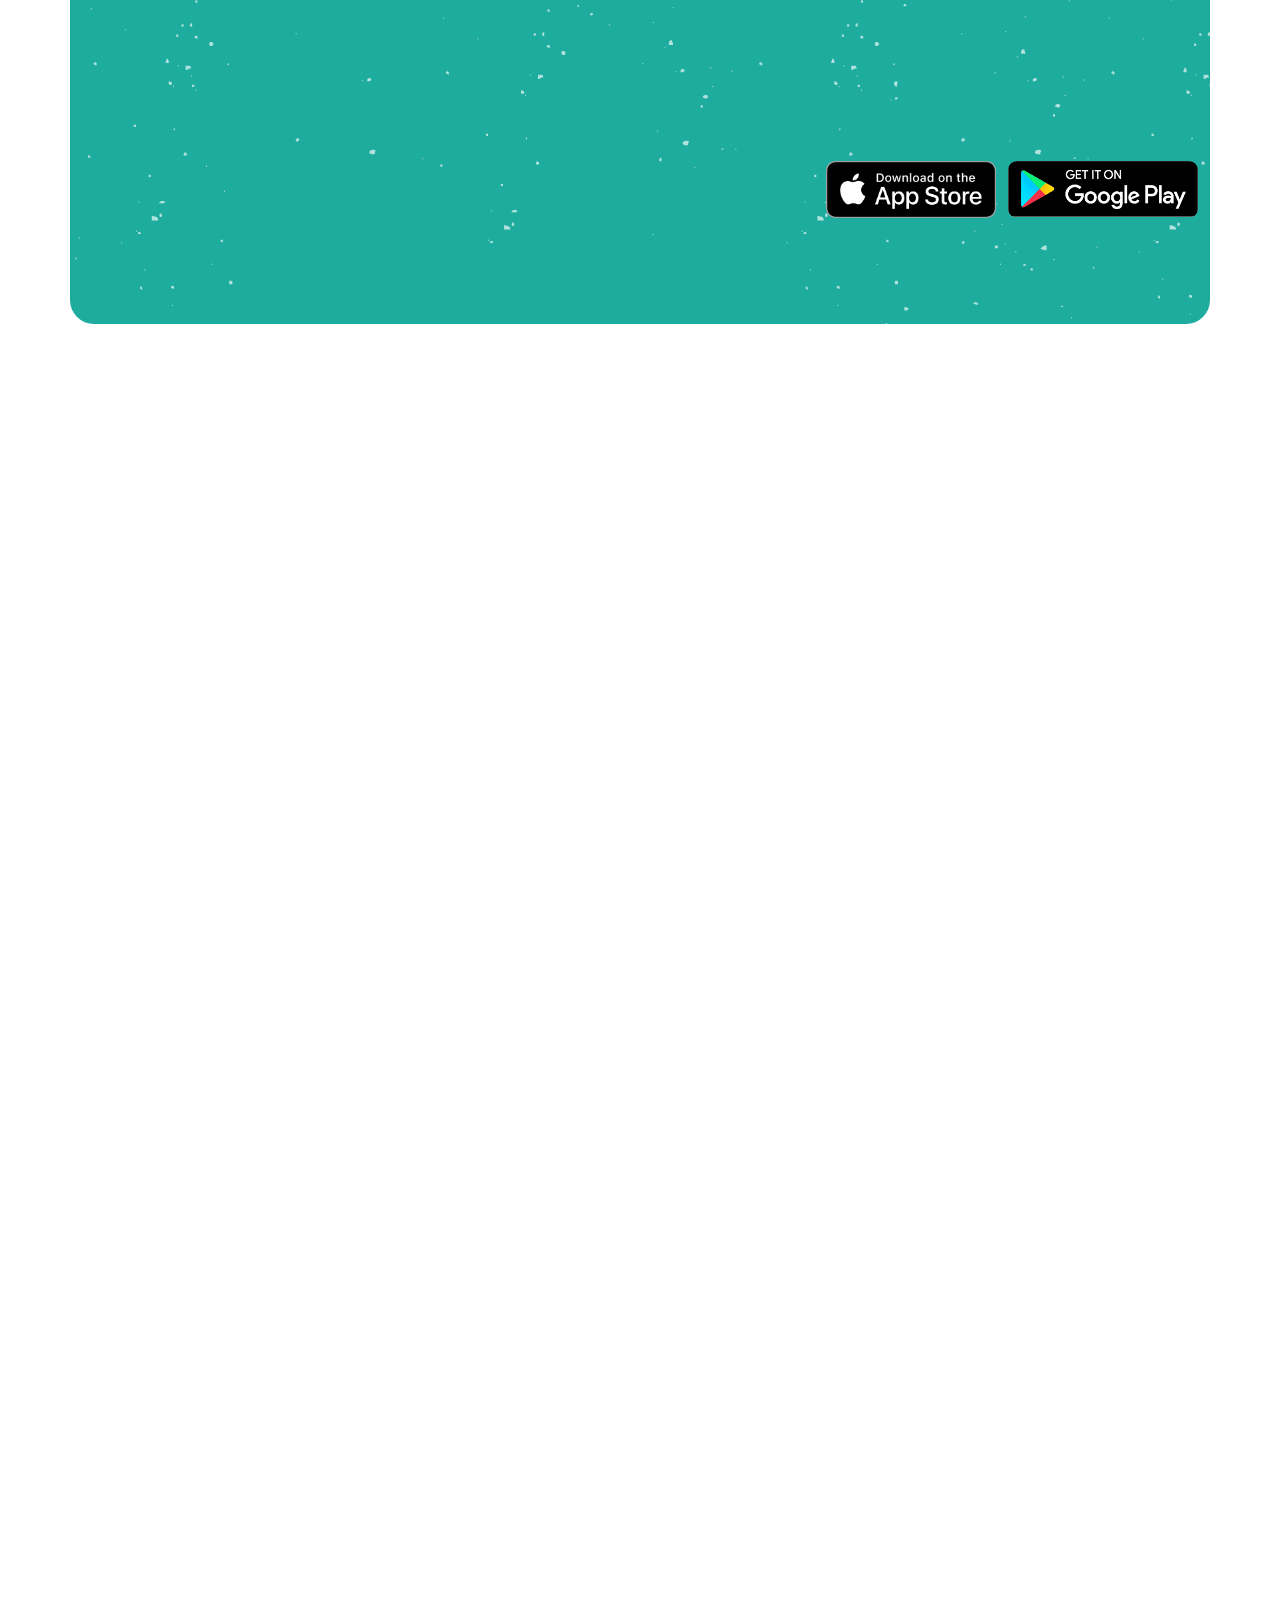
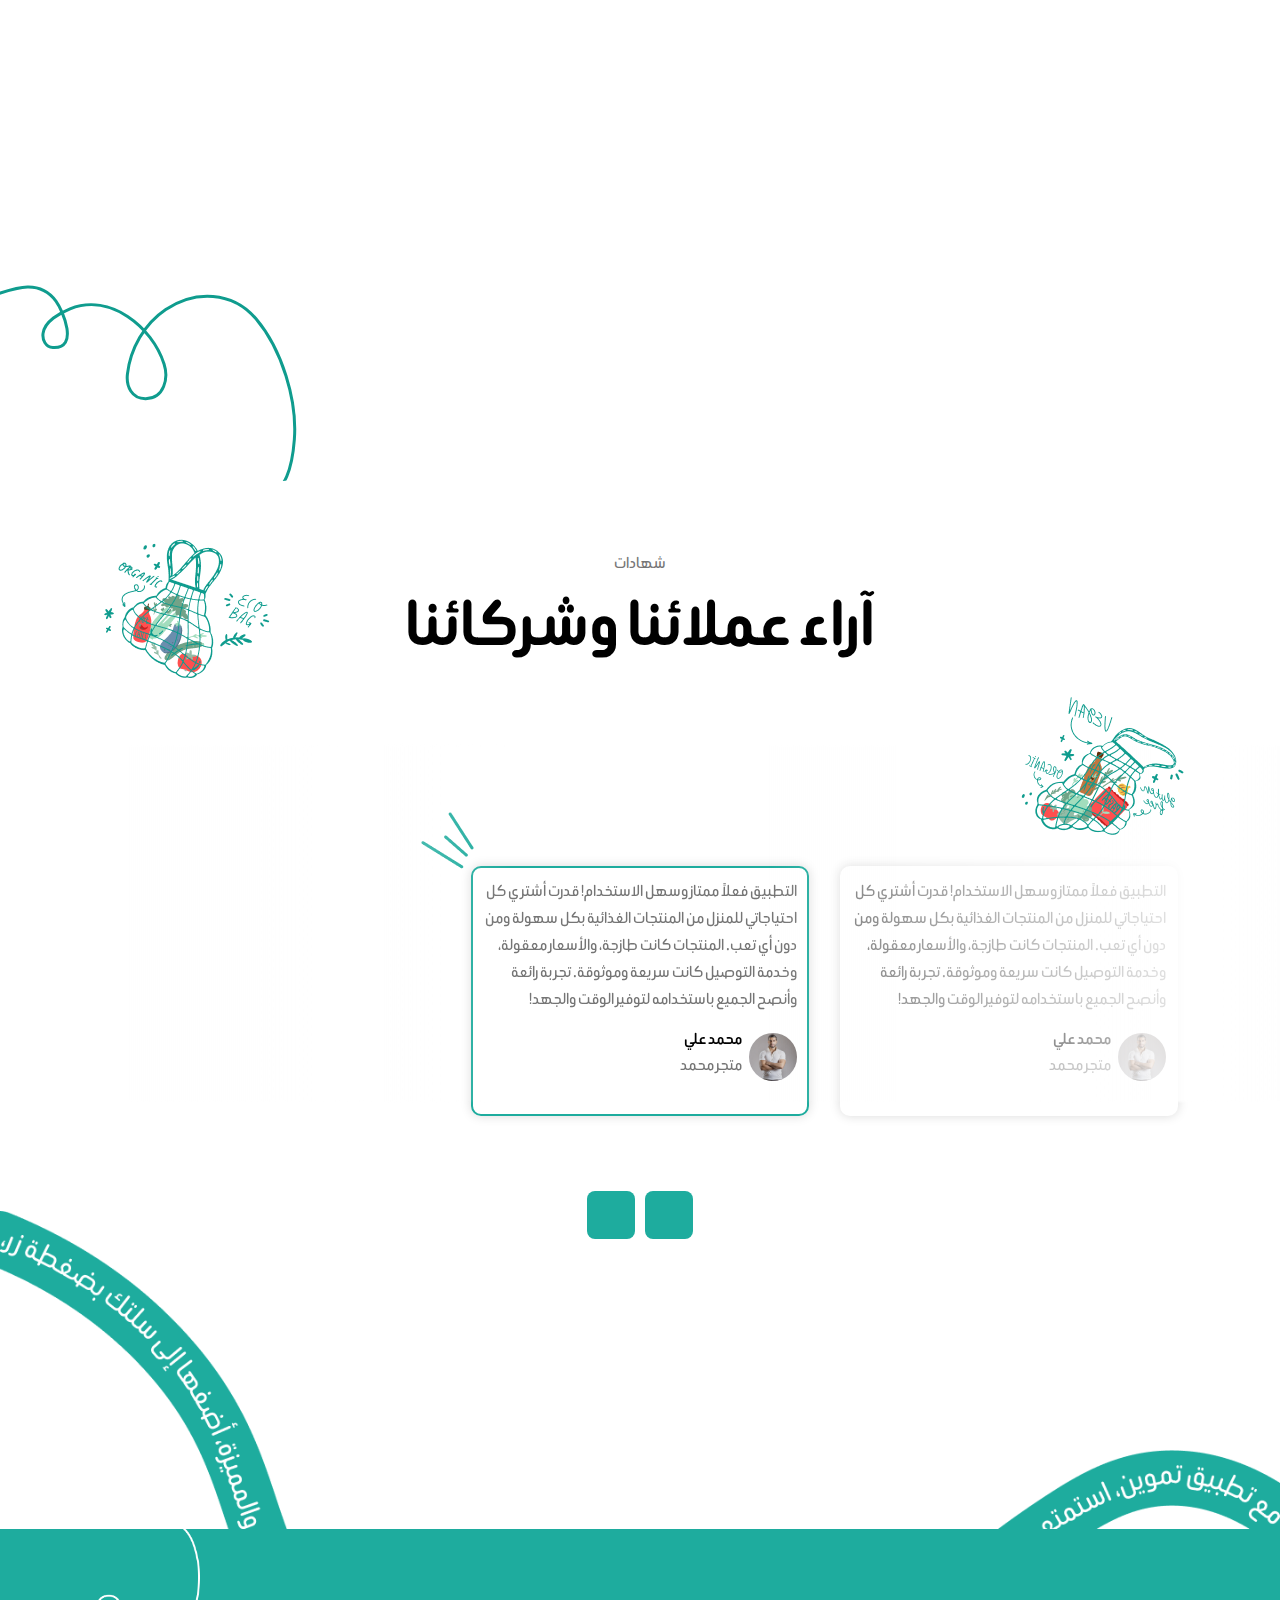
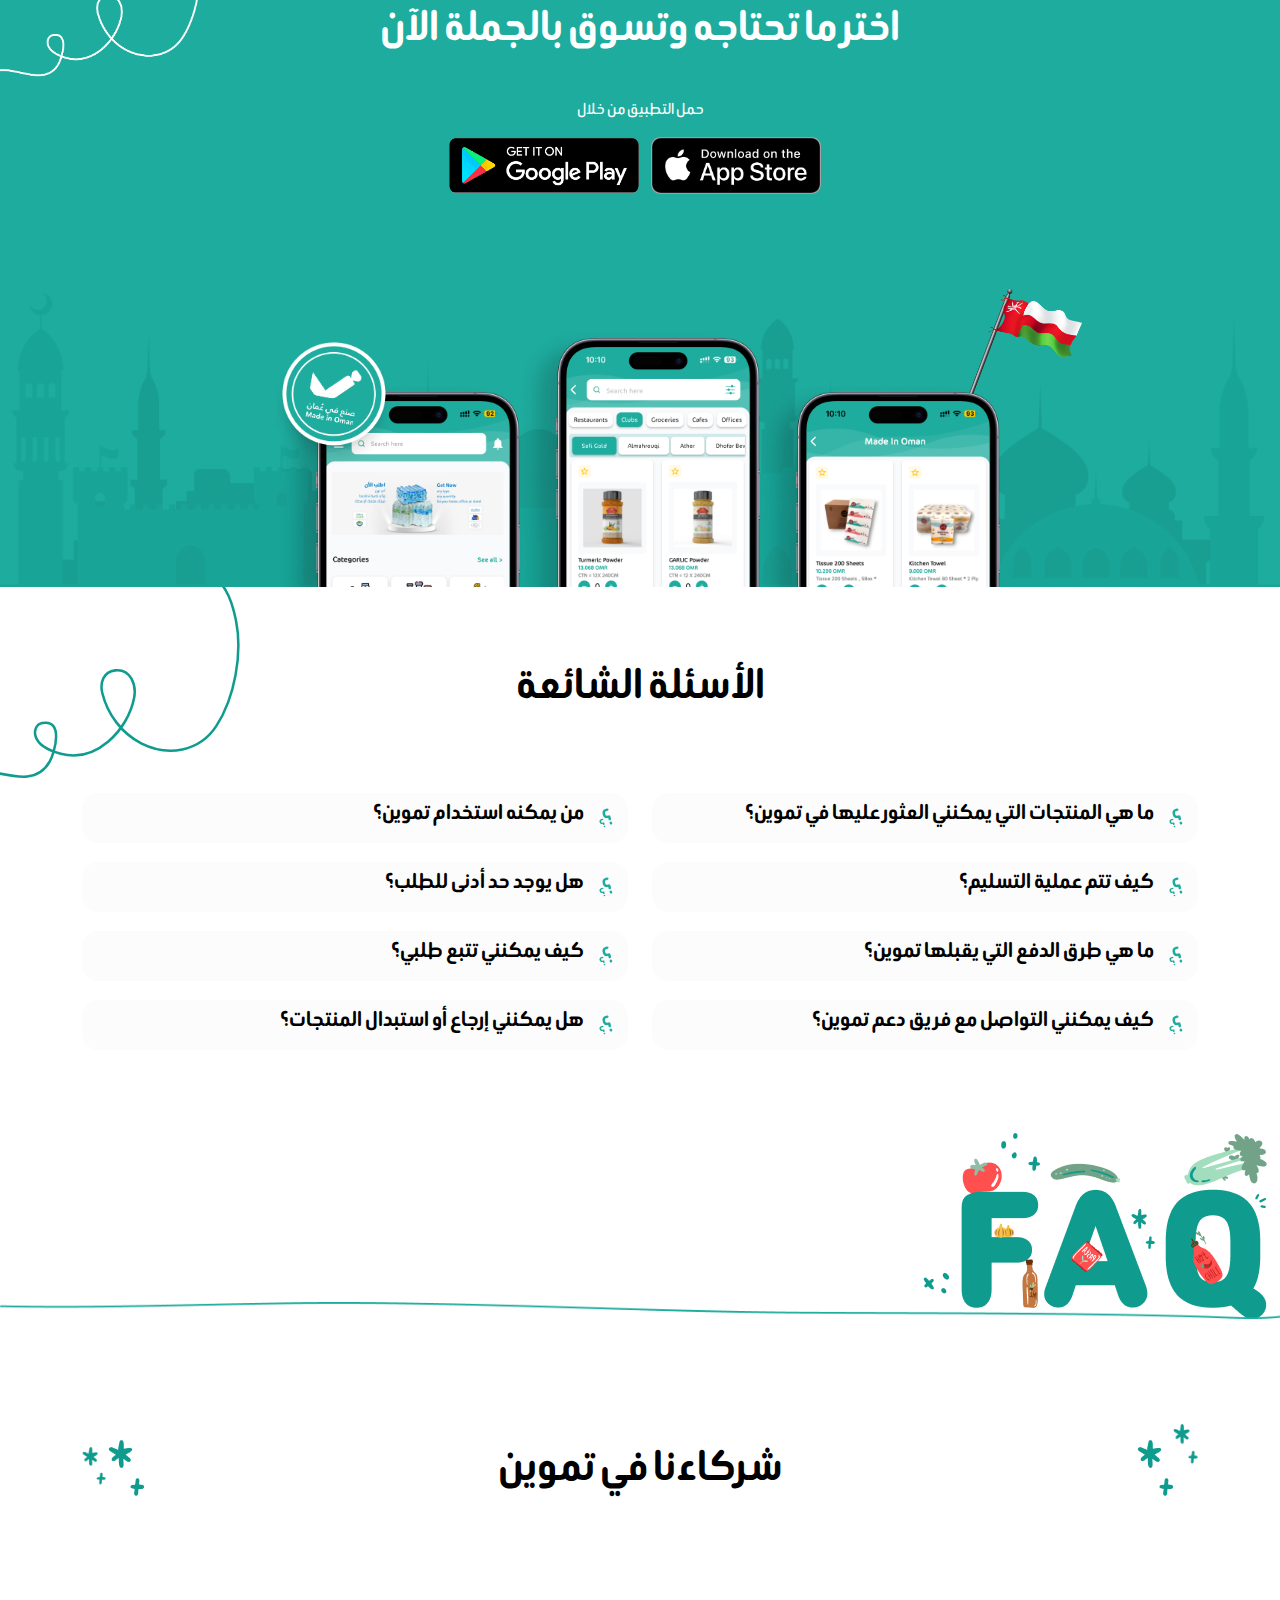
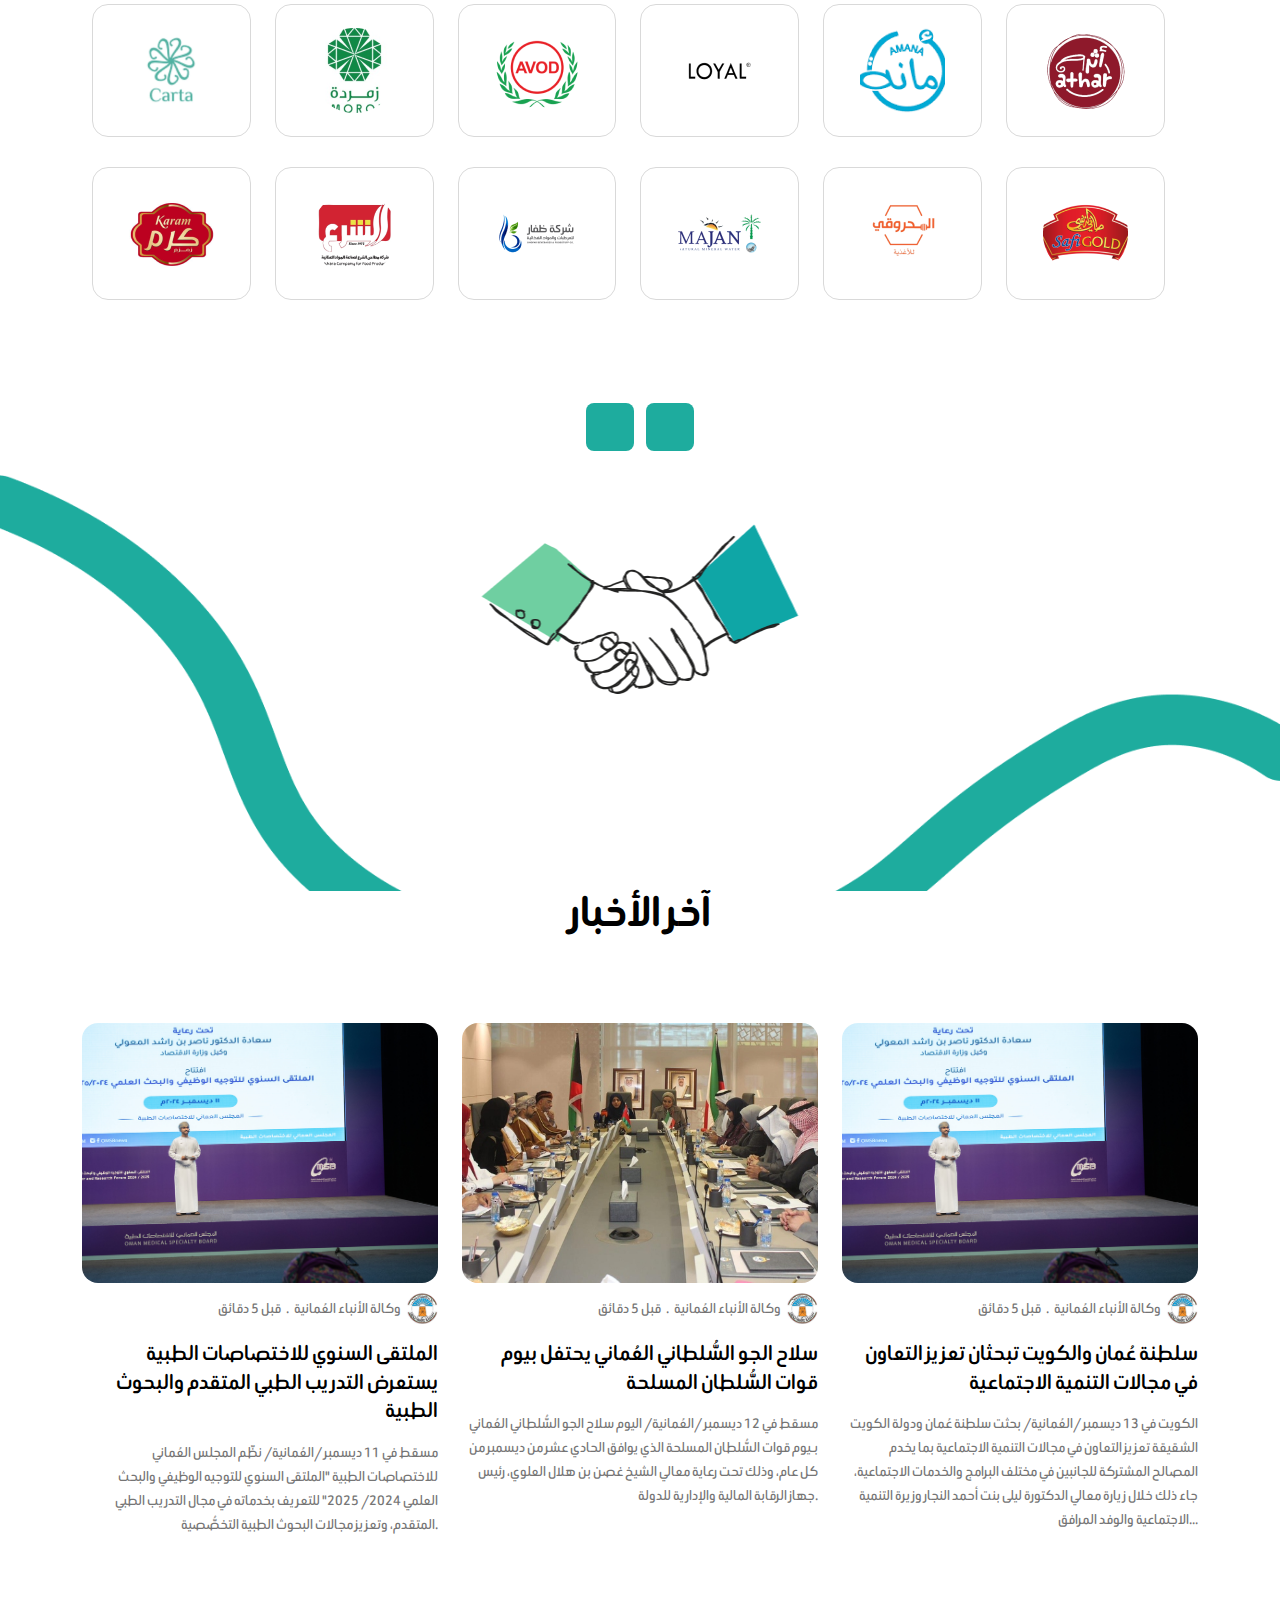
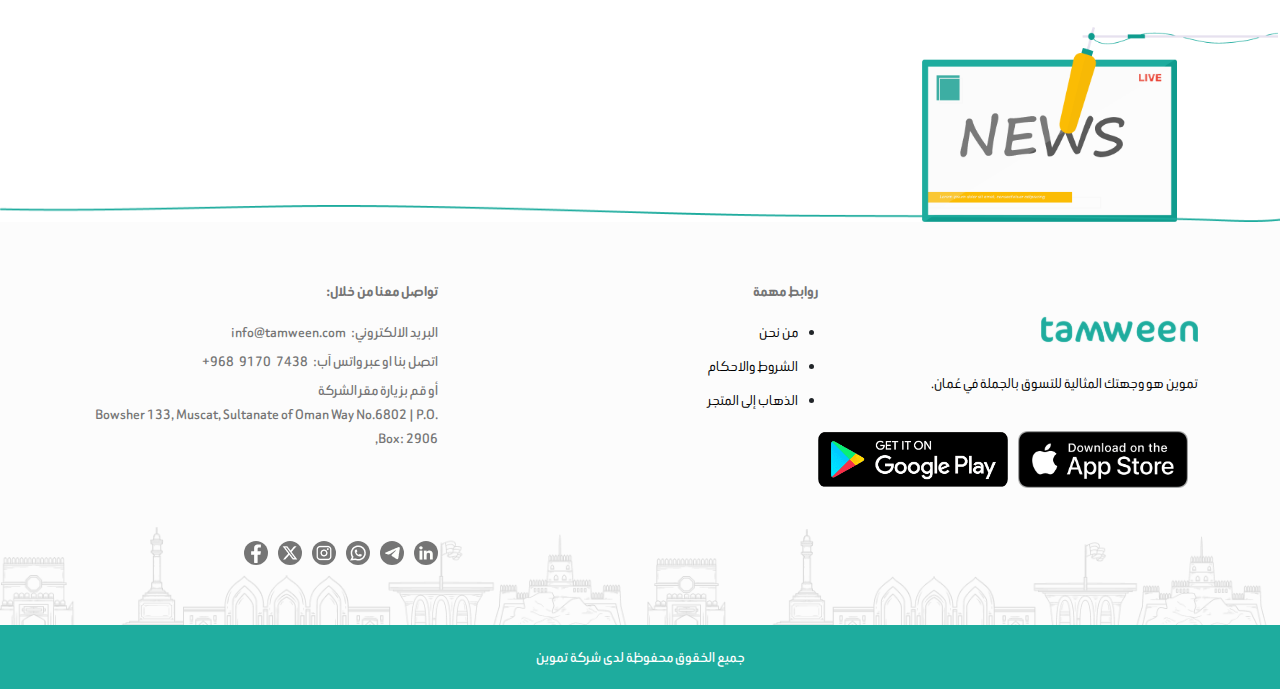
==== commit cd1fe48a: "update" ====
--- a/index.html
+++ b/index.html
@@ -972,7 +972,7 @@
                     <h1> الأسئلة الشائعة </h1>
                 </div>
 
-                <div class="col-lg-12 col-md-12 col-sm-12 col-12">
+                <div class="col-lg-6 col-md-12 col-sm-12 col-12">
                     <div class="active faq">
                         <div class="header">
                             <i class="las la-angle-down"></i>
@@ -993,7 +993,7 @@
                 </div>
 
 
-                <div class="col-lg-12 col-md-12 col-sm-12 col-12">
+                <div class="col-lg-6 col-md-12 col-sm-12 col-12">
                     <div class="faq">
                         <div class="header">
                             <i class="las la-angle-down"></i>
@@ -1013,7 +1013,7 @@
                     </div>
                 </div>
 
-                <div class="col-lg-12 col-md-12 col-sm-12 col-12">
+                <div class="col-lg-6 col-md-12 col-sm-12 col-12">
                     <div class="faq">
                         <div class="header">
                             <i class="las la-angle-down"></i>
@@ -1033,7 +1033,7 @@
                     </div>
                 </div>
 
-                <div class="col-lg-12 col-md-12 col-sm-12 col-12">
+                <div class="col-lg-6 col-md-12 col-sm-12 col-12">
                     <div class="faq">
                         <div class="header">
                             <i class="las la-angle-down"></i>
@@ -1054,7 +1054,7 @@
                 </div>
 
 
-                <div class="col-lg-12 col-md-12 col-sm-12 col-12">
+                <div class="col-lg-6 col-md-12 col-sm-12 col-12">
                     <div class="faq">
                         <div class="header">
                             <i class="las la-angle-down"></i>
@@ -1075,7 +1075,7 @@
                 </div>
 
 
-                <div class="col-lg-12 col-md-12 col-sm-12 col-12">
+                <div class="col-lg-6 col-md-12 col-sm-12 col-12">
                     <div class="faq">
                         <div class="header">
                             <i class="las la-angle-down"></i>
@@ -1096,7 +1096,7 @@
                 </div>
 
 
-                <div class="col-lg-12 col-md-12 col-sm-12 col-12">
+                <div class="col-lg-6 col-md-12 col-sm-12 col-12">
                     <div class="faq">
                         <div class="header">
                             <i class="las la-angle-down"></i>
@@ -1118,7 +1118,7 @@
 
 
 
-                <div class="col-lg-12 col-md-12 col-sm-12 col-12">
+                <div class="col-lg-6 col-md-12 col-sm-12 col-12">
                     <div class="faq">
                         <div class="header">
                             <i class="las la-angle-down"></i>
--- a/css/front.css
+++ b/css/front.css
@@ -1044,6 +1044,7 @@
   color: #757575;
   direction: rtl;
   display: none;
+  padding-top: 0;
 }
 
 .faqs .faq-image {
@@ -1470,6 +1471,11 @@
 }
 
 /* End CopyRight Section */
+
+
+.slick-slide{
+  margin-right: 21px !important;
+}
 
 @media (max-width: 950px) {
   nav .nav-content .nav-elements ul {
@@ -1486,6 +1492,10 @@
     gap: 36px;
   }
 
+  .slick-slide{
+    margin-right: 0 !important;
+  }
+
   nav .nav-elements {
     position: fixed;
     inset: 0;
@@ -1830,6 +1840,7 @@
     color: #757575;
     direction: rtl;
     display: none;
+    padding-top: 0;
   }
 
   .last-news .new {
@@ -2169,3 +2180,5 @@
   text-align: left;
   direction: ltr;
 }
+
+
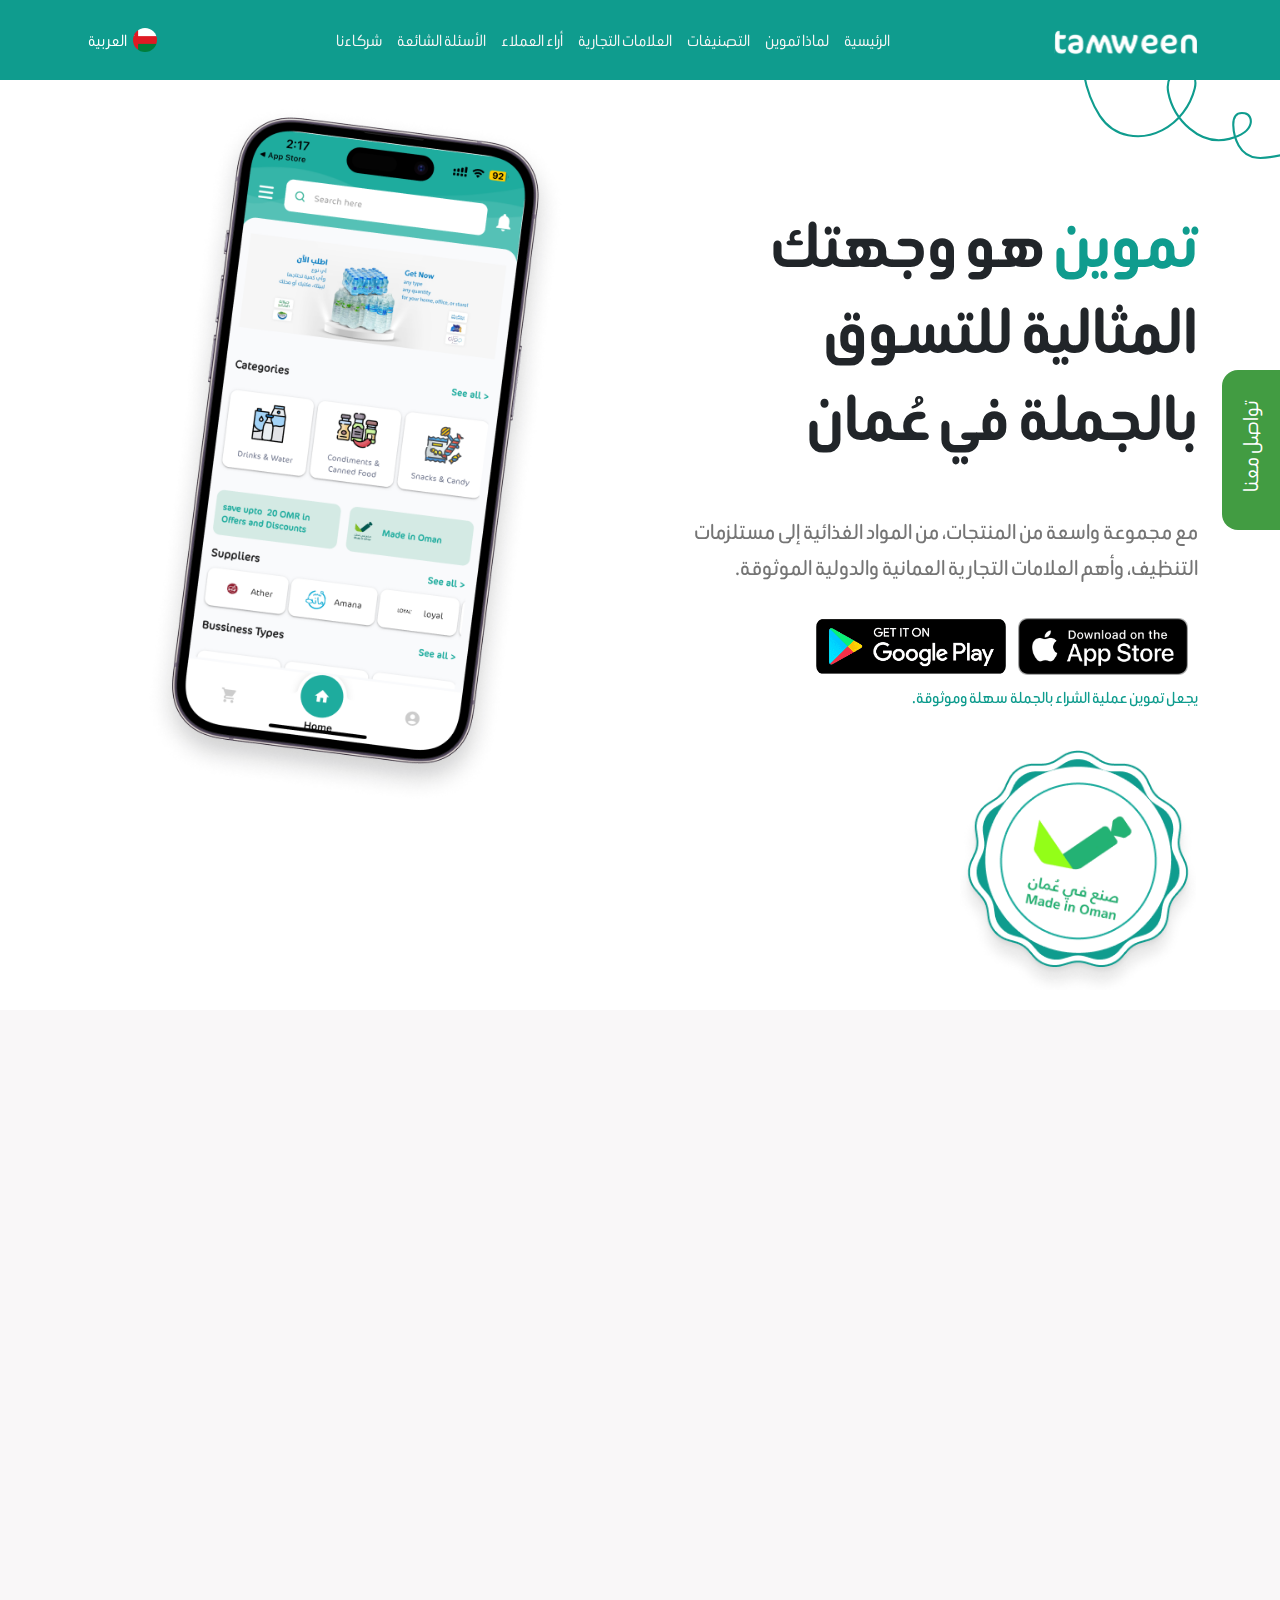
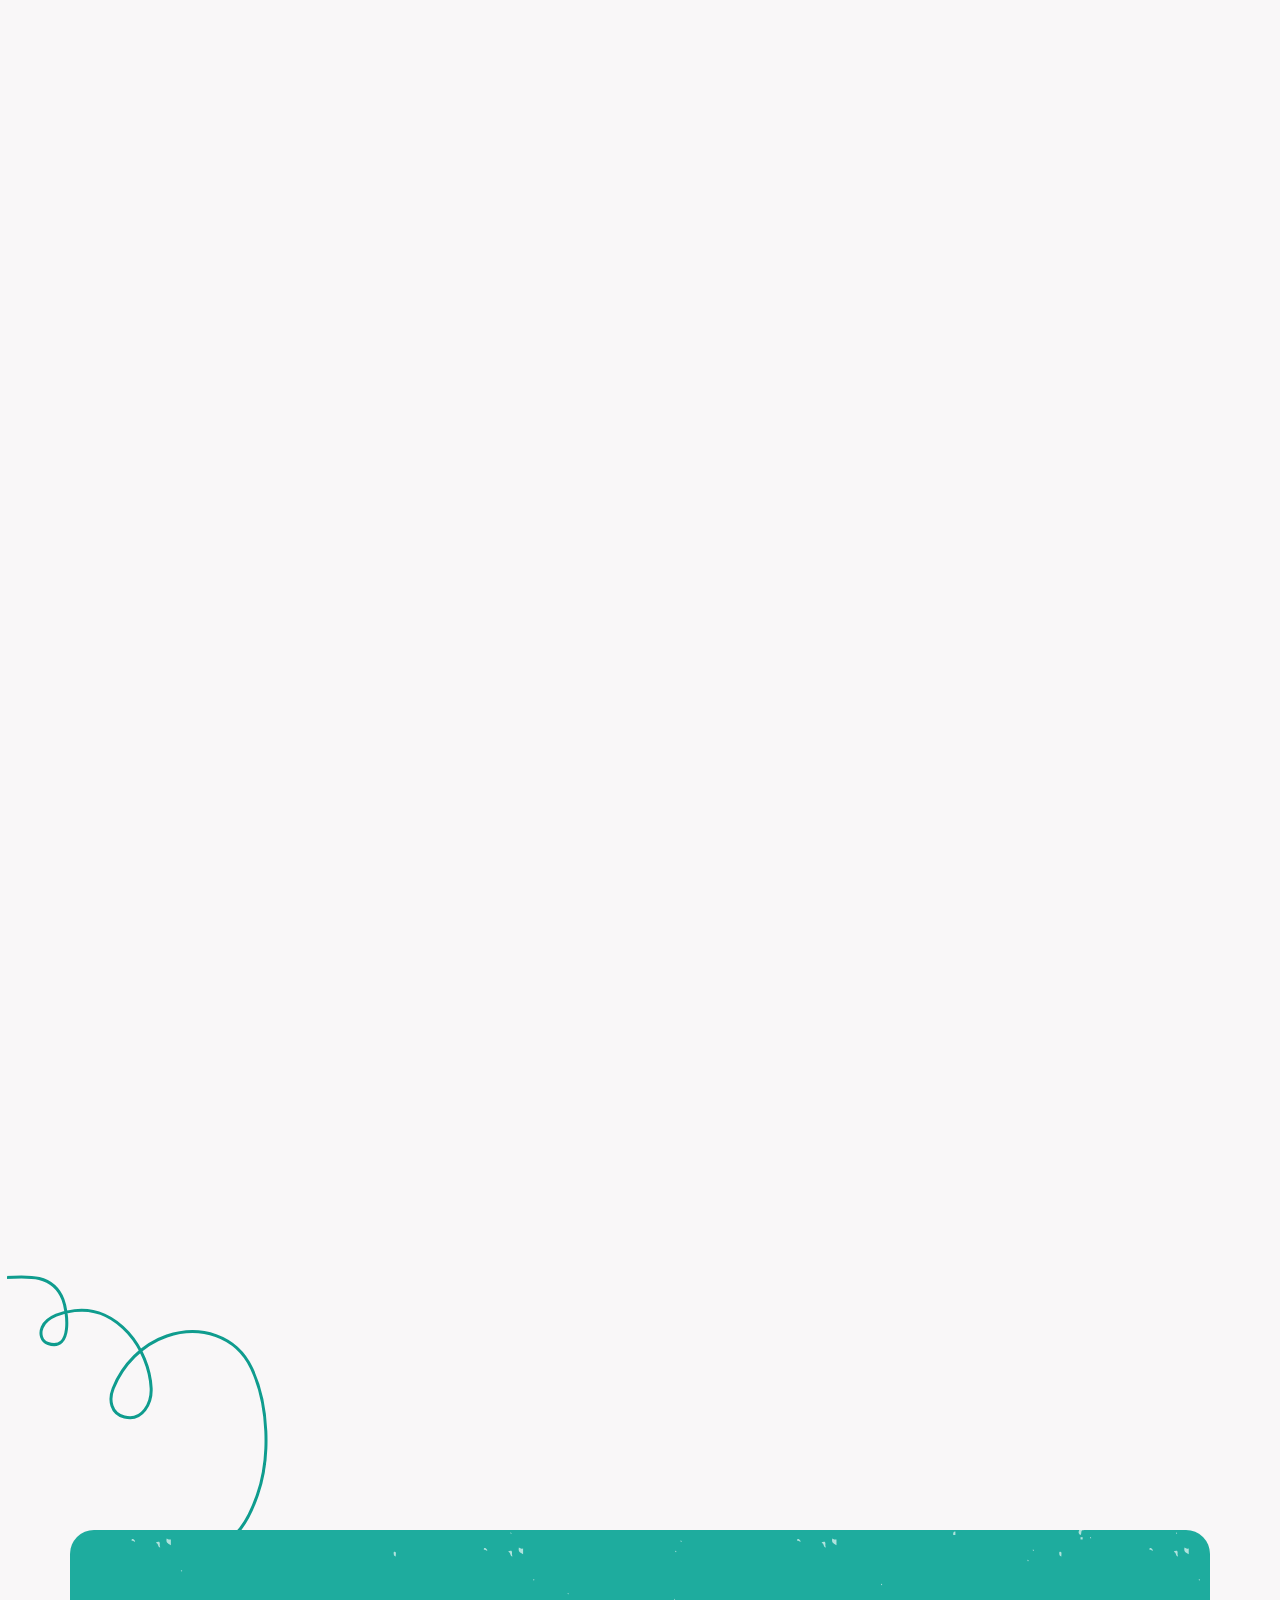
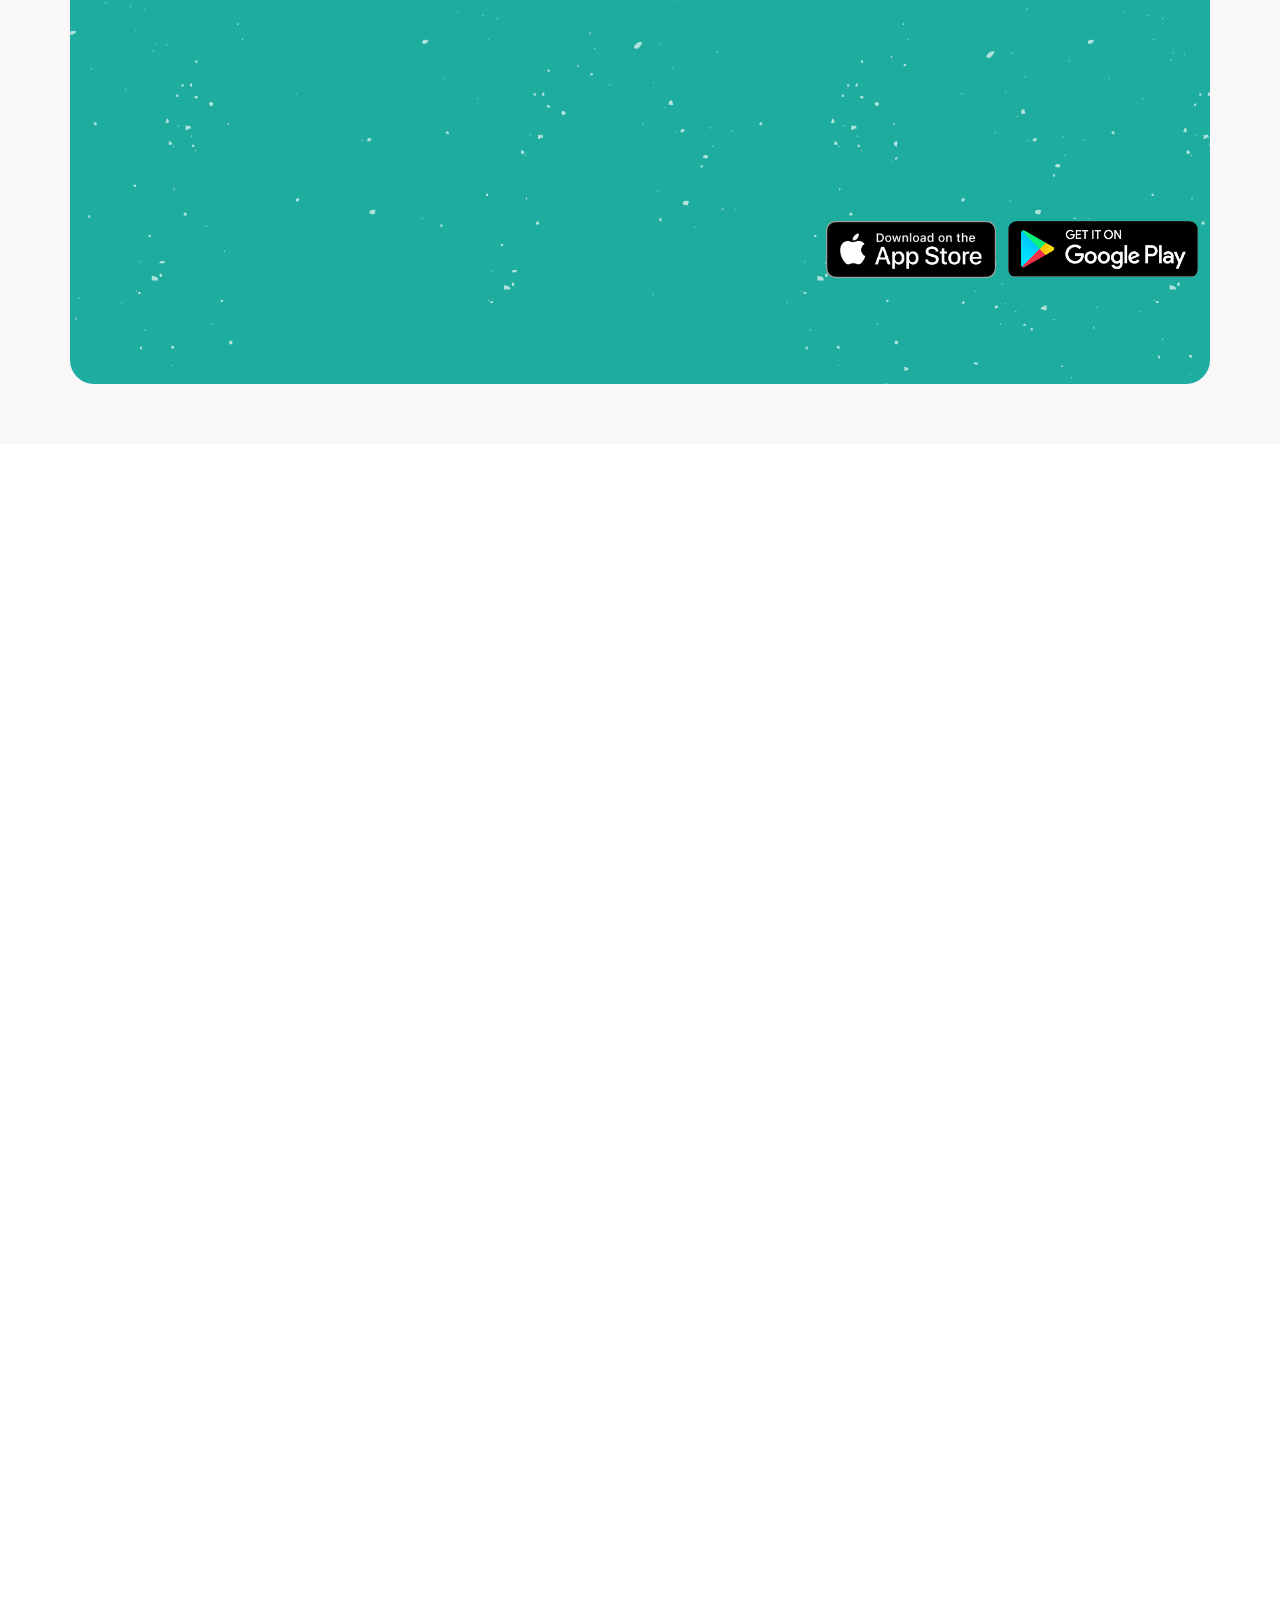
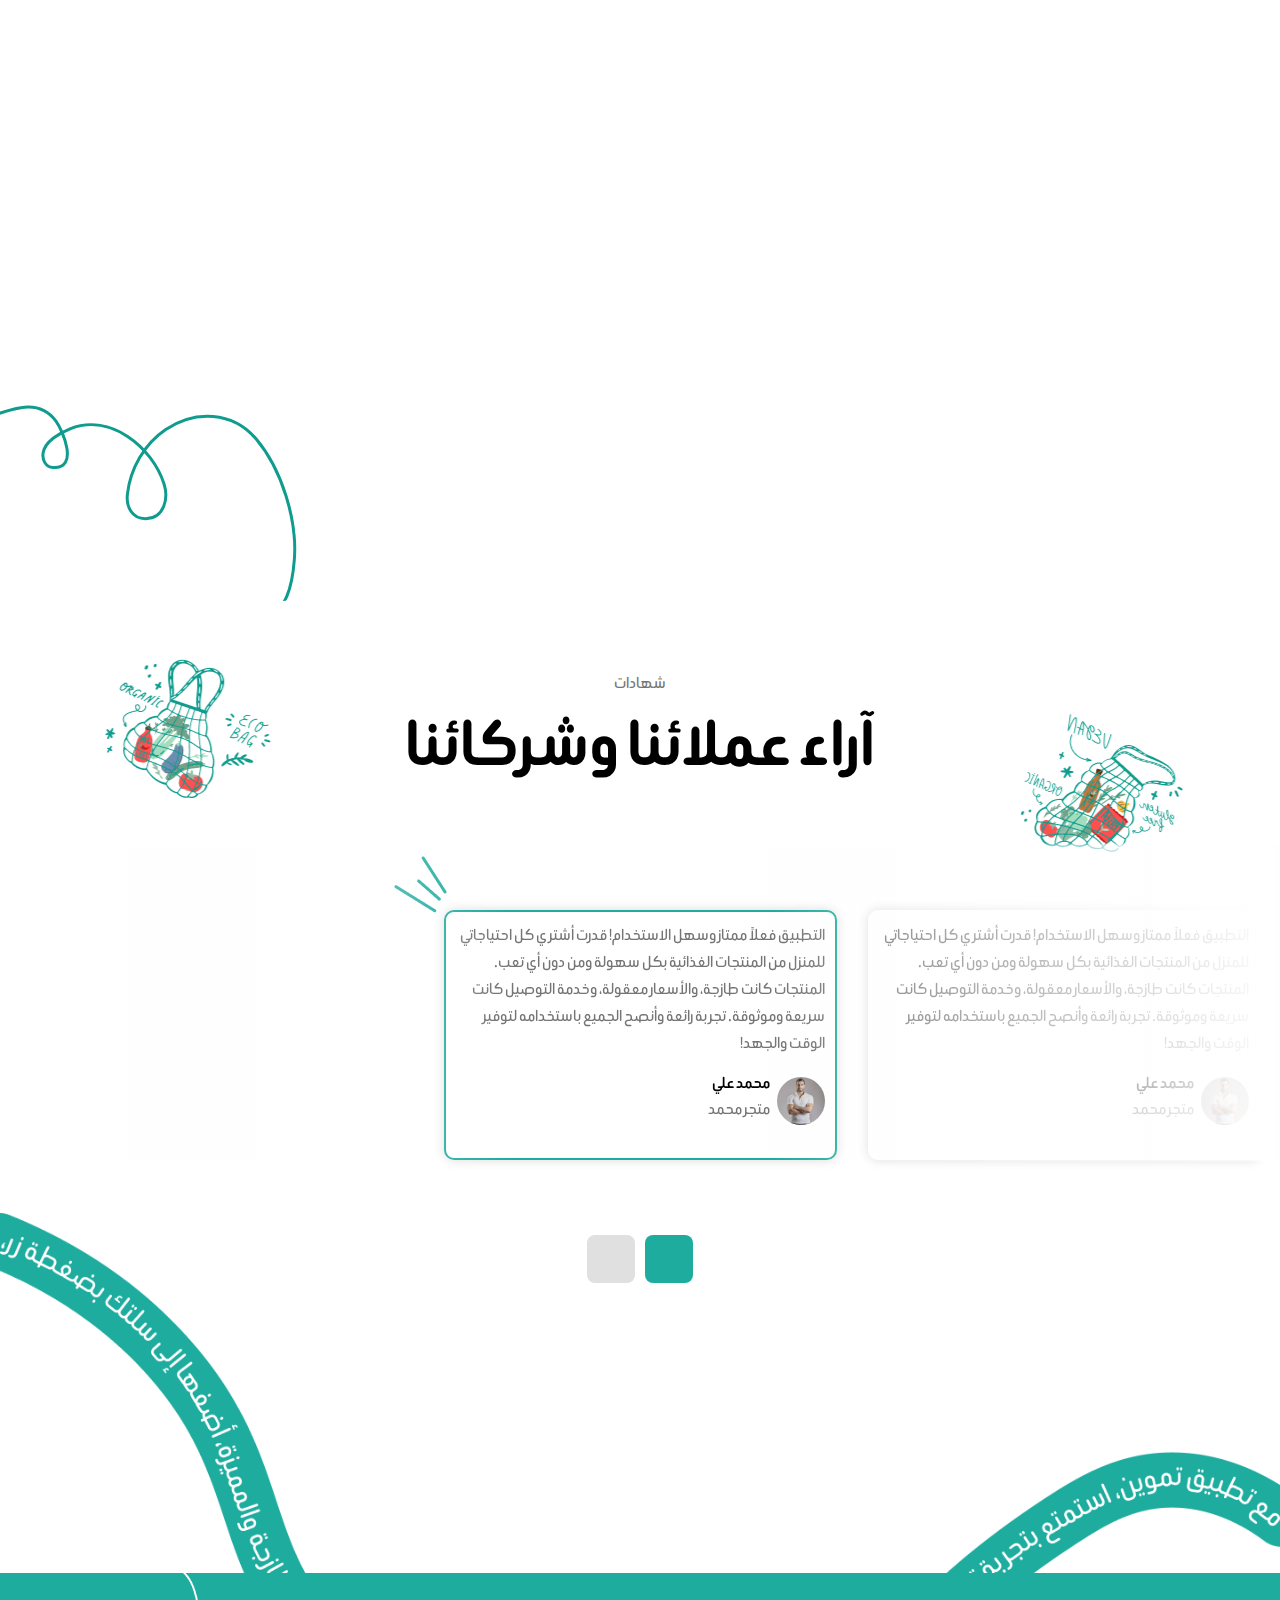
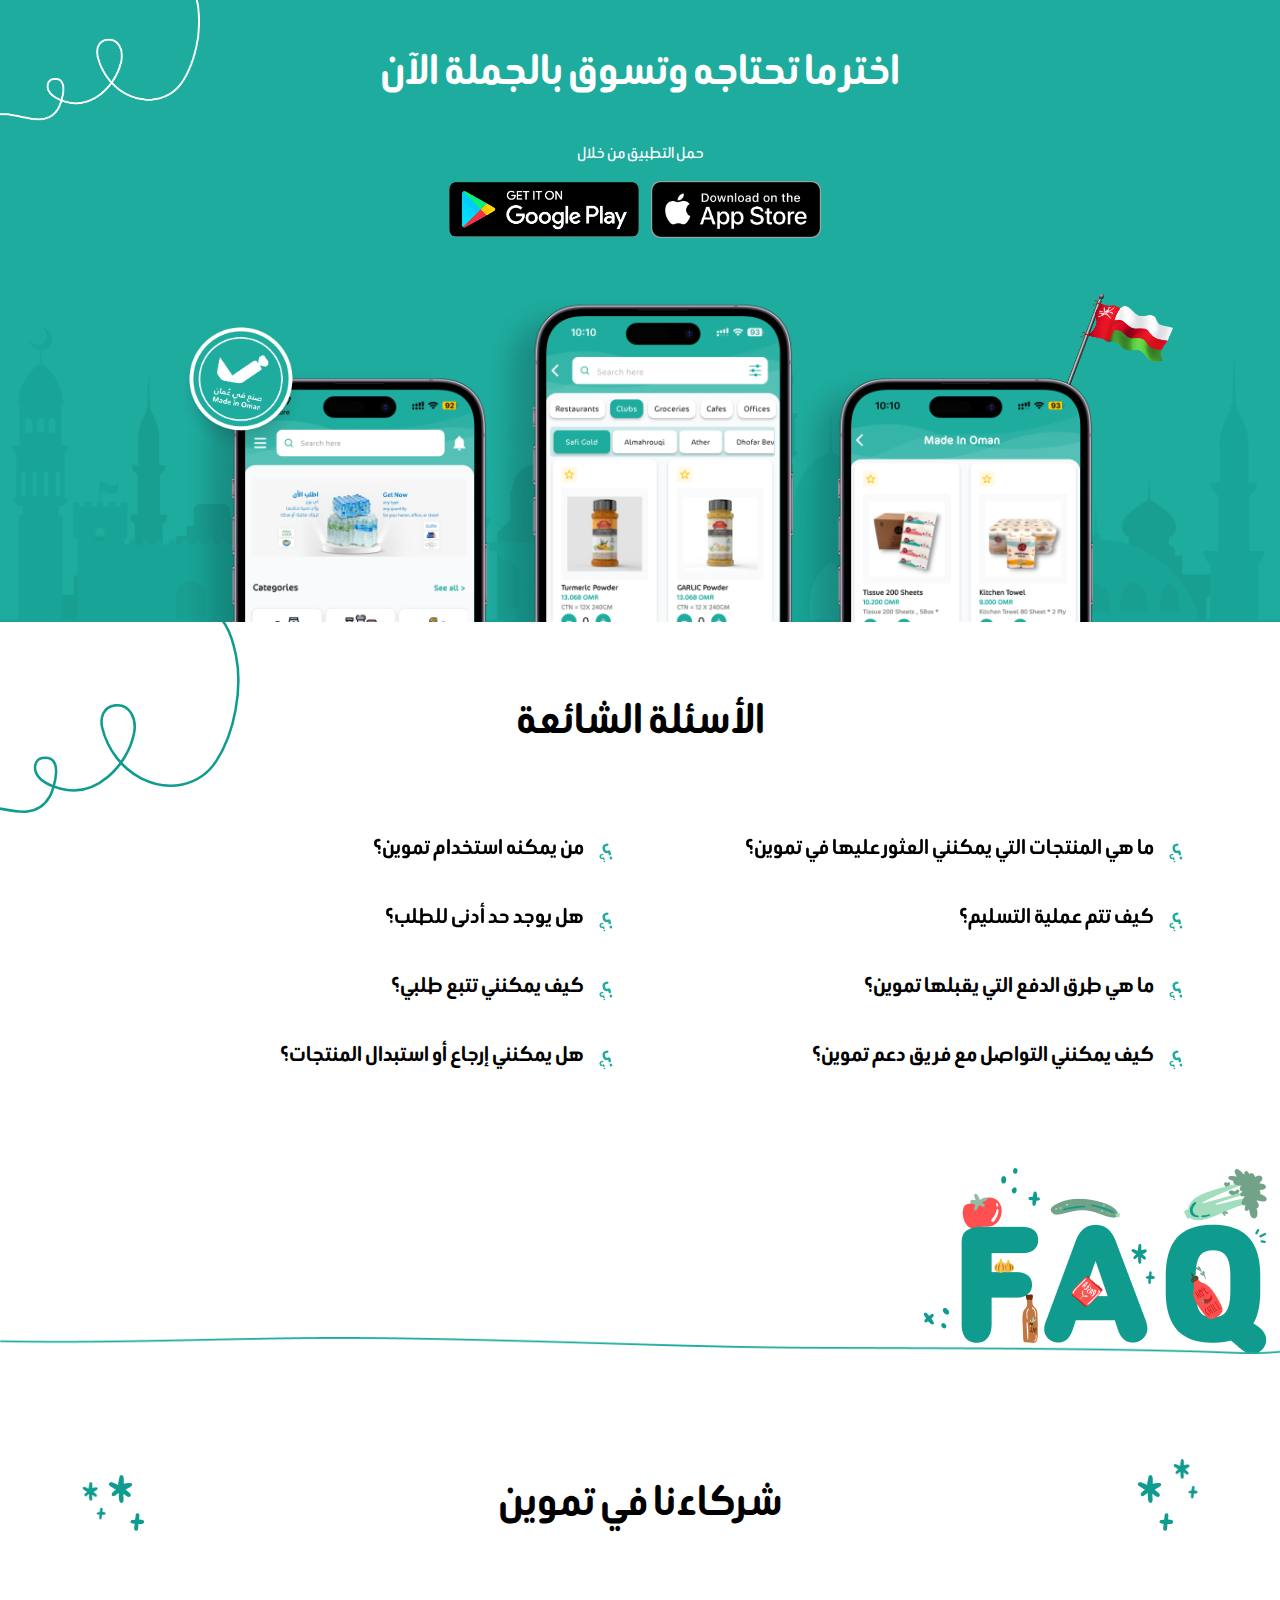
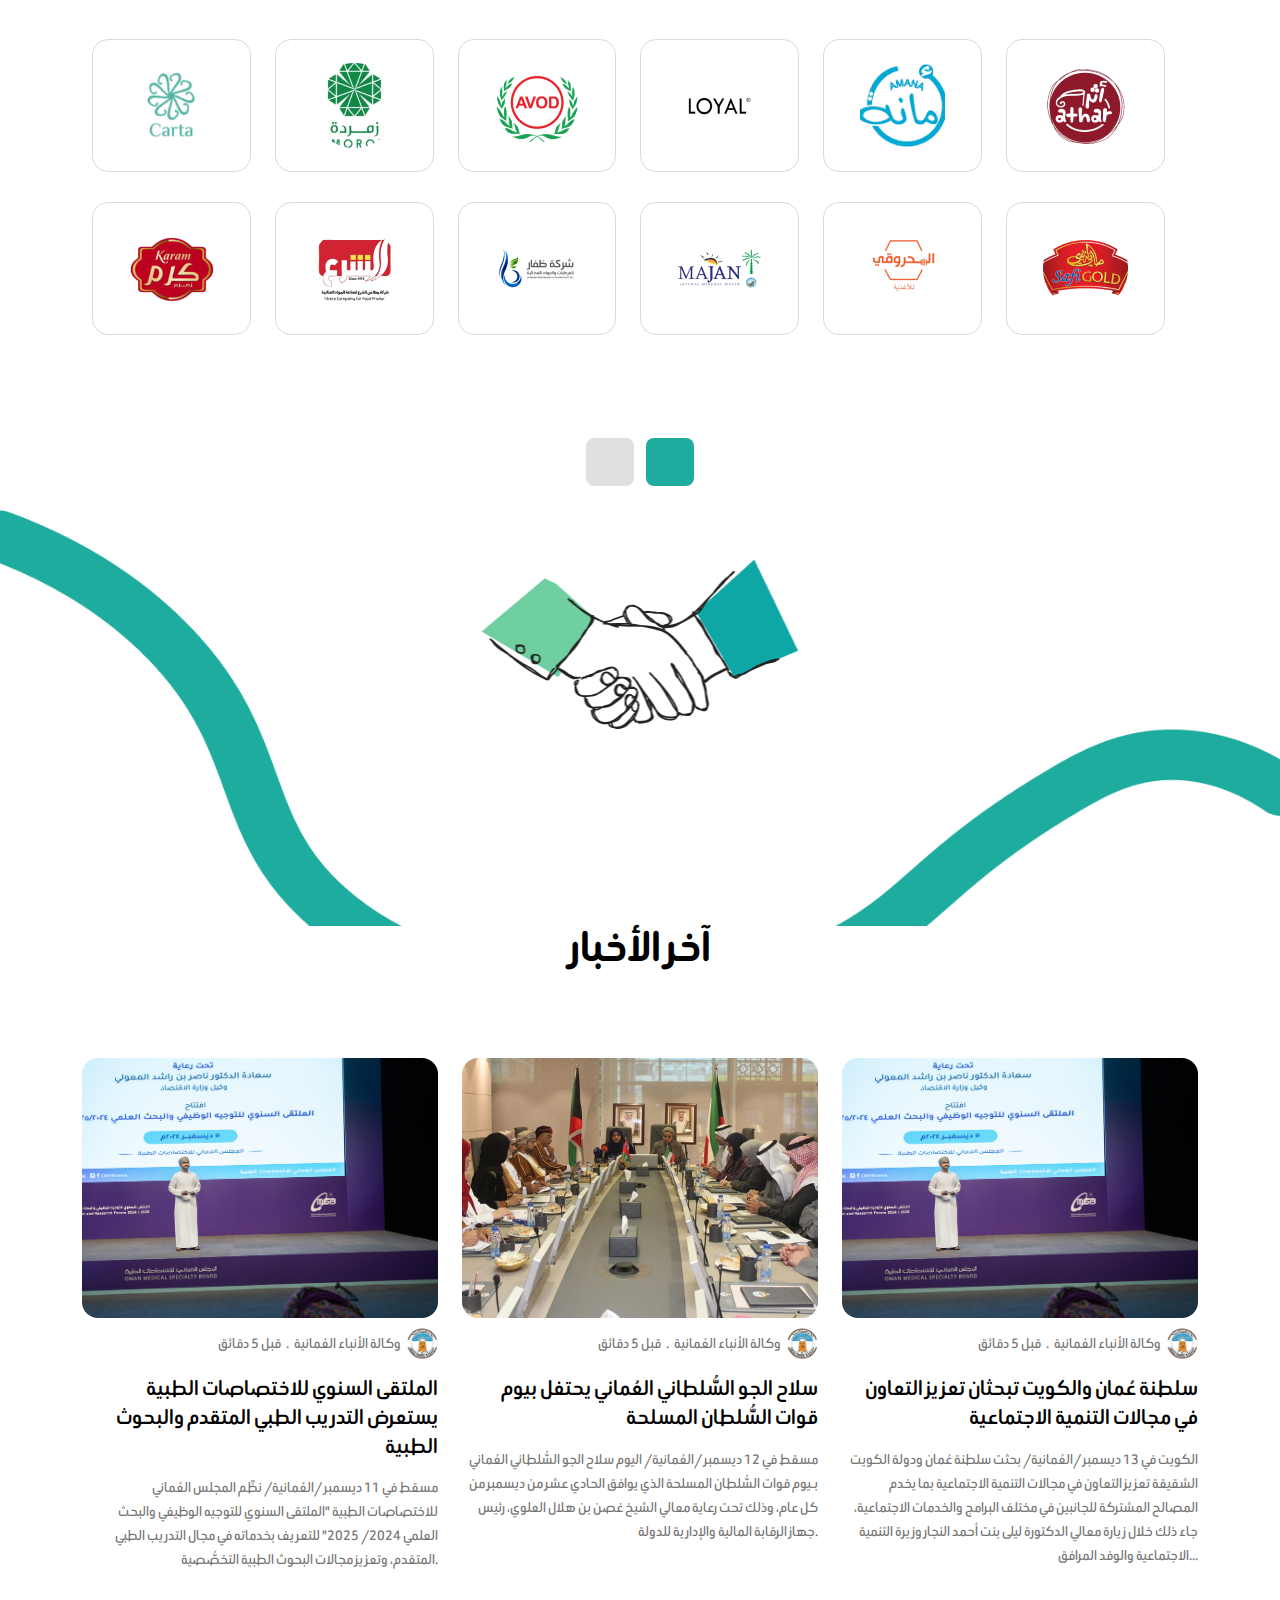
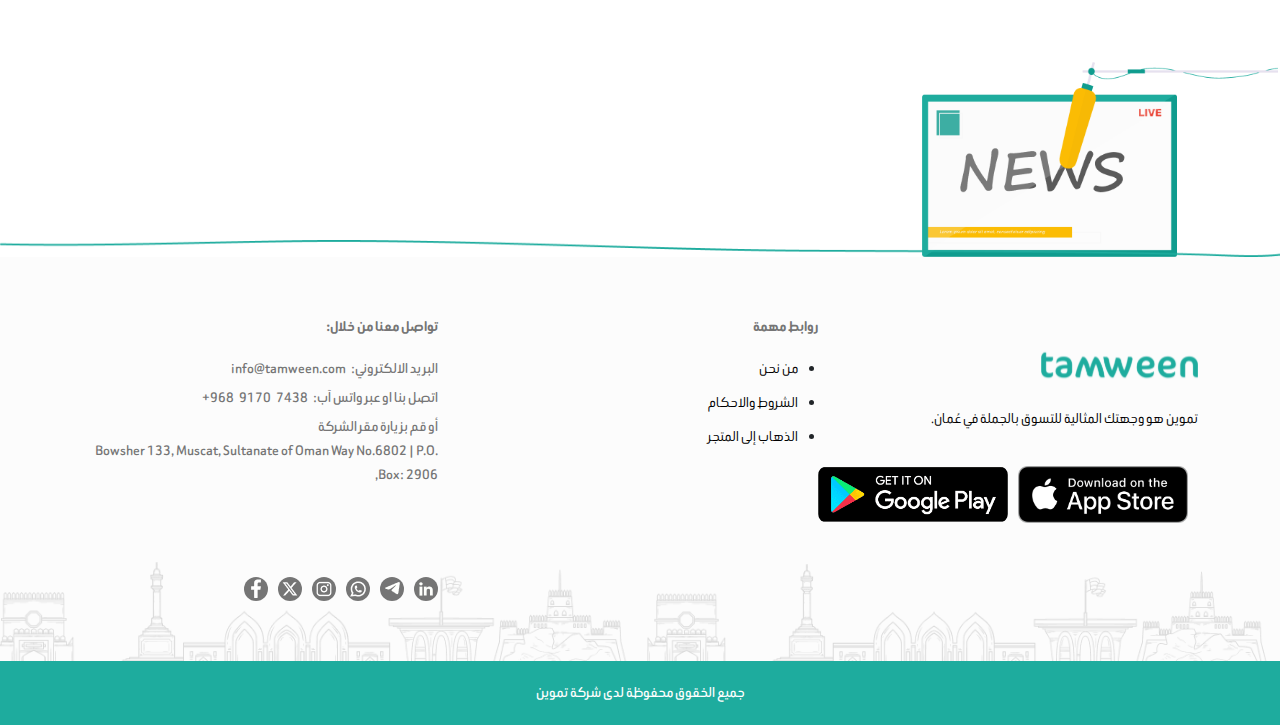
==== commit 138446fa: "update" ====
--- a/index.html
+++ b/index.html
@@ -23,6 +23,17 @@
 </head>
 
 <body>
+
+    <!-- Start WhatsApp Side Icon -->
+
+    <a class="whatsapp-icon" href="#">
+        تواصل معنا
+        <i class="lab la-whatsapp"></i>
+    </a>
+
+
+    <!-- End WhatsApp Side Icon -->
+
 
     <!-- Start Navbar Section-->
 
@@ -178,13 +189,13 @@
 
             <div class="row">
                 <div class="col-lg-6 col-md-12 col-sm-12 col-12">
-                    <div data-aos="fade-zoom-in" data-aos-offset="300" class="image">
+                    <div data-aos="fade-zoom-in" data-aos-delay="300" class="image">
                         <img src="./images/whyus/phone.png" />
                     </div>
                 </div>
 
                 <div class="col-lg-6 col-md-12 col-sm-12 col-12">
-                    <div data-aos="fade-zoom-in" data-aos-offset="300" class="text">
+                    <div data-aos="fade-zoom-in" data-aos-delay="300" class="text">
                         <h1> فاتورة واحدة </h1>
                         <p>
                             يمكنك الحصول على كل ما يحتاجه متجرك من منصة واحدة، مما يقلل الوقت والجهد في متابعة عشرات
@@ -198,7 +209,7 @@
             <div class="row rev-row">
 
                 <div class="col-lg-6 col-md-12 col-sm-12 col-12">
-                    <div data-aos="fade-zoom-in" data-aos-offset="300" class="text">
+                    <div data-aos="fade-zoom-in" data-aos-delay="300" class="text">
                         <h1> توصيل موثوق وفي الوقت المحدد </h1>
                         <p>
                             يمكنك الحصول على كل ما يحتاجه متجرك من منصة واحدة، مما يقلل الوقت والجهد في متابعة عشرات
@@ -209,7 +220,7 @@
                 </div>
 
                 <div class="col-lg-6 col-md-12 col-sm-12 col-12">
-                    <div data-aos="fade-zoom-in" data-aos-offset="300" class="image">
+                    <div data-aos="fade-zoom-in" data-aos-delay="300" class="image">
                         <img src="./images/whyus/delivery.png" />
                         <img class="circle" src="./images/whyus/circle.png" />
 
@@ -222,7 +233,7 @@
             <div class="row">
 
                 <div class="col-lg-6 col-md-12 col-sm-12 col-12">
-                    <div data-aos="fade-zoom-in" data-aos-offset="300" class="image">
+                    <div data-aos="fade-zoom-in" data-aos-delay="300" class="image">
                         <img src="./images/whyus/shopchart.png" />
                         <img class="circle" src="./images/whyus/circle.png" />
                     </div>
@@ -230,7 +241,7 @@
 
 
                 <div class="col-lg-6 col-md-12 col-sm-12 col-12">
-                    <div data-aos="fade-zoom-in" data-aos-offset="300" class="text">
+                    <div data-aos="fade-zoom-in" data-aos-delay="300" class="text">
                         <h1> تنوع منتجات أكثر </h1>
                         <p>
                             من المنتجات الأساسية اليومية إلى السلع الجديدة والمتنوعة، لدينا كل ما تحتاجه.
@@ -243,7 +254,7 @@
             <div class="row rev-row">
 
                 <div class="col-lg-6 col-md-12 col-sm-12 col-12">
-                    <div data-aos="fade-zoom-in" data-aos-offset="300" class="text">
+                    <div data-aos="fade-zoom-in" data-aos-delay="300" class="text">
                         <h1> سعر أفضل </h1>
                         <p>
                             احصل على مجموعة من العلامات التجارية العمانية والعربية الشهيرة، مع منتجات عالية الجودة
@@ -255,7 +266,7 @@
 
 
                 <div class="col-lg-6 col-md-12 col-sm-12 col-12">
-                    <div data-aos="fade-zoom-in" data-aos-offset="300" class="image">
+                    <div data-aos="fade-zoom-in" data-aos-delay="300" class="image">
                         <img src="./images/whyus/phone.png" />
                     </div>
                 </div>
@@ -269,14 +280,14 @@
                     <div class="row">
                         <div class="col-lg-6 col-md-12 col-sm-12 col-12">
                             <div class="phones">
-                                <img data-aos="fade-zoom-in" data-aos-offset="300" src="./images/whyus/phone1.png" />
-                                <img data-aos="fade-zoom-in" data-aos-offset="600" src="./images/whyus/phone2.png" />
+                                <img data-aos="fade-zoom-in" data-aos-delay="300" src="./images/whyus/phone1.png" />
+                                <img data-aos="fade-zoom-in" data-aos-delay="600" src="./images/whyus/phone2.png" />
                             </div>
                         </div>
 
                         <div class="col-lg-6 col-md-12 col-sm-12 col-12">
                             <div class="text">
-                                <h1 data-aos="fade-zoom-in" data-aos-offset="300"> وفر جهدك وفلوسك و حمل التطبيق. </h1>
+                                <h1 data-aos="fade-zoom-in" data-aos-delay="300"> وفر جهدك وفلوسك و حمل التطبيق. </h1>
 
                                 <div class="links google-apple">
                                     <a href="#">
@@ -310,13 +321,13 @@
     <!-- Start Categories Section -->
 
 
-    <section data-aos="fade-zoom-in" data-aos-offset="300" id="categories" class="categories">
+    <section data-aos="fade-zoom-in" data-aos-delay="300" id="categories" class="categories">
         <img class="line" src="./images/hero/line.svg" />
 
         <div class="container">
             <div class="header">
-                <h1 data-aos="fade-zoom-in" data-aos-offset="300"> التصنيفات </h1>
-                <p data-aos="fade-zoom-in" data-aos-offset="400"> نوفر لكم العديد من المنتجات المتنوعة والمنظمة </p>
+                <h1 data-aos="fade-zoom-in" data-aos-delay="300"> التصنيفات </h1>
+                <p data-aos="fade-zoom-in" data-aos-delay="400"> نوفر لكم العديد من المنتجات المتنوعة والمنظمة </p>
             </div>
 
 
@@ -465,7 +476,7 @@
         <div class="container">
             <div class="row">
                 <div class="header">
-                    <div data-aos="fade-zoom-in" data-aos-offset="300" class="buttons">
+                    <div data-aos="fade-zoom-in" data-aos-delay="300" class="buttons">
                         <button class="prev-btn">
                             <i class="las la-angle-left"></i>
                         </button>
@@ -475,10 +486,10 @@
                         </button>
                     </div>
 
-                    <h1 data-aos="fade-zoom-in" data-aos-offset="300"> العلامات التجارية المتاحة </h1>
-                </div>
-
-                <div data-aos="fade-zoom-in" data-aos-offset="300" class="partners-slider">
+                    <h1 data-aos="fade-zoom-in" data-aos-delay="300"> العلامات التجارية المتاحة </h1>
+                </div>
+
+                <div data-aos="fade-zoom-in" data-aos-delay="300" class="partners-slider">
                     <div class="slide">
                         <div class="row">
 
@@ -773,7 +784,6 @@
     <section id="rates" class="rates">
         <div class="overlay-left"></div>
         <img src="./images/rates/shreet.png" />
-        <div class="container">
             <div class="header">
                 <img src="./images/rates/veg1.png" />
 
@@ -903,7 +913,6 @@
             </div>
 
 
-        </div>
         <div class="overlay-right"></div>
 
     </section>
@@ -973,7 +982,7 @@
                 </div>
 
                 <div class="col-lg-6 col-md-12 col-sm-12 col-12">
-                    <div class="active faq">
+                    <div class="faq">
                         <div class="header">
                             <i class="las la-angle-down"></i>
                             <div>
@@ -1669,7 +1678,7 @@
     <script src="https://unpkg.com/aos@2.3.1/dist/aos.js"></script>
     <script>
         AOS.init({
-            offset: 120,
+            offset: 0,
             delay: 0,
             duration: 400,
             easing: 'ease',
--- a/css/front.css
+++ b/css/front.css
@@ -116,8 +116,9 @@
   display: flex;
   flex-direction: column;
   align-items: flex-end;
-  padding: 10px;
-  gap: 11px;
+  gap: 0;
+  justify-content: space-around;
+  height: 100%;
 }
 
 #open-langs.en .langs-dropdown .content {
@@ -127,25 +128,67 @@
 #open-langs .langs-dropdown .content a {
   color: #000;
   transition: 0.3s;
+  width: 100%;
+  text-align: right;
+  padding-right: 10px;
+  display: flex;
+  flex-direction: row;
+  align-items: center;
+  justify-content: flex-end;
+  height: 30px;
+  padding-left: 10px;
 }
 
 #open-langs .langs-dropdown .content a:hover {
   color: #0f9c8e;
-}
-.hide-lg{
-  display:none;
-}
-
-@media(max-width:950px){
-  .hide-sm{
-    display:none;
-  }
-
-  .hide-lg{
-    display:block;
-  }
-}
-
+  background-color: #98eee5;
+}
+.hide-lg {
+  display: none;
+}
+
+@media (max-width: 950px) {
+  .hide-sm {
+    display: none;
+  }
+
+  .hide-lg {
+    display: block;
+  }
+}
+
+.whatsapp-icon {
+  background-color: #429c42;
+  display: flex;
+  flex-direction: row;
+  align-items: center;
+  justify-content: center;
+  width: 160px;
+  height: 58px;
+  border-radius: 16px 16px 0 0;
+  position: absolute;
+  right: -51px;
+  top: 50%;
+  transform: translateY(-50%) rotate(270deg);
+  color: #fff;
+  direction: rtl;
+  gap: 9px;
+  font-size: 24px;
+  z-index: 60;
+}
+
+.whatsapp-icon.en {
+  right: inherit;
+  left: -51px;
+  border-radius: 0 0 16px 16px;
+}
+
+button:disabled {
+  background-color: #ccc !important;
+  color: #666 !important;
+  cursor: not-allowed !important;
+  opacity: 0.6 !important;
+}
 /* General */
 
 /* Start Nav Section */
@@ -328,6 +371,9 @@
 .why-us {
   position: relative;
   margin-top: 20px;
+  padding-top: 60px;
+  padding-bottom: 60px;
+  background-color: #f9f7f8;
 }
 
 .why-us > img.line {
@@ -555,7 +601,8 @@
   cursor: pointer;
 }
 .categories .category:hover {
-  scale: 1.1;
+  scale: 1.05;
+  filter: grayscale(1);
 }
 
 /* End Categories Section */
@@ -671,10 +718,12 @@
   align-items: center;
   justify-content: center;
   position: relative;
-  margin-bottom: 129px;
-  z-index: 6;
-}
-
+  margin-bottom: 53px;
+  width: 87%;
+  position: relative;
+  left: 50%;
+  transform: translateX(-50%);
+}
 .rates .header img:nth-child(1) {
   position: absolute;
   left: 0;
@@ -690,12 +739,14 @@
   font-size: 72px;
   font-weight: 700;
   color: #000;
+  width: 67%;
+  text-align: center;
 }
 
 .rates .header img:nth-child(4) {
   position: absolute;
   right: 0;
-  bottom: -158%;
+  bottom: -75%;
   z-index: -1;
 }
 
@@ -898,13 +949,15 @@
   align-items: center;
   justify-content: center;
   padding-top: 70px;
-  margin-bottom: 138px;
+  margin-bottom: 59px;
 }
 
 .need-choose .header h1 {
   font-size: 48px;
   font-weight: 700;
   color: #fff;
+  width: 50%;
+  text-align: center;
 }
 
 .need-choose .header h2 {
@@ -922,7 +975,7 @@
   z-index: 3;
   position: relative;
   justify-content: center;
-  margin-top: 120px;
+  margin-top: 46px;
 }
 
 .need-choose .phones .phone1 {
@@ -939,12 +992,12 @@
 }
 
 .need-choose .phones .phone1 img:nth-child(2) {
-  width: 240px;
+  width: 300px;
   object-fit: contain;
 }
 
 .need-choose .phones .phone2 img:nth-child(1) {
-  width: 240px;
+  width: 306px;
   object-fit: contain;
   height: 100%;
 }
@@ -958,12 +1011,13 @@
   height: 128px;
   object-fit: contain;
   position: absolute;
-  top: -50%;
-  right: -38%;
+  top: -32%;
+  right: -30%;
+  z-index: -1;
 }
 
 .need-choose .phones .phone3 img:nth-child(2) {
-  width: 240px;
+  width: 300px;
   object-fit: contain;
 }
 
@@ -1006,7 +1060,6 @@
   justify-content: space-between;
   margin-bottom: 19px;
   border-radius: 16px;
-  background-color: #fcfcfc;
   height: 50px;
   padding-left: 10px;
   padding-right: 10px;
@@ -1017,7 +1070,7 @@
 }
 
 .faqs .faq .header:hover {
-  scale: 1.1;
+  scale: 1.01;
 }
 
 .faqs .faq .header i {
@@ -1047,6 +1100,21 @@
   padding-top: 0;
 }
 
+.faqs .faq.active {
+  border: 1px solid #1eac9e;
+  border-radius: 12px;
+}
+
+.faqs .faq .header i {
+  font-size: 18px;
+  color: #1eac9e;
+  transition: 0.3s;
+  transform: rotate(0deg);
+}
+
+.faqs .faq .header i.active {
+  transform: rotate(180deg);
+}
 .faqs .faq-image {
   width: 360px;
   height: 195px;
@@ -1447,8 +1515,8 @@
   flex-direction: row;
   align-items: center;
   justify-content: flex-end;
-}
-
+  margin-left: -11px;
+}
 /* End Footer Section */
 
 /* Start CopyRight Section */
@@ -1472,8 +1540,7 @@
 
 /* End CopyRight Section */
 
-
-.slick-slide{
+.slick-slide {
   margin-right: 21px !important;
 }
 
@@ -1492,7 +1559,7 @@
     gap: 36px;
   }
 
-  .slick-slide{
+  .slick-slide {
     margin-right: 0 !important;
   }
 
@@ -1656,7 +1723,7 @@
     bottom: 16%;
     left: -4%;
     transform: rotate(188deg);
-}
+  }
 
   .categories .header h1 {
     font-size: 40px;
@@ -1699,7 +1766,7 @@
     color: #000;
     text-align: center;
     width: 100%;
-}
+  }
 
   .partners .header .buttons {
     display: flex;
@@ -1724,6 +1791,10 @@
     display: none;
   }
 
+  .rates .header {
+    width: 100%;
+  }
+
   .rates .header img:nth-child(4) {
     display: none;
   }
@@ -1731,6 +1802,7 @@
     font-size: 40px;
     font-weight: 700;
     color: #000;
+    width: 100%;
   }
 
   .need-choose .header h1 {
@@ -1738,8 +1810,41 @@
     font-weight: 700;
     text-align: center;
     margin-top: 90px;
-  }
-
+    width: 100%;
+  }
+
+  .need-choose .phones .phone2 img:nth-child(1) {
+    width: 240px;
+    object-fit: contain;
+    height: 100%;
+  }
+
+  .need-choose .header {
+    display: flex;
+    flex-direction: column;
+    align-items: center;
+    justify-content: center;
+    padding-top: 70px;
+    margin-bottom: 141px;
+  }
+
+  .need-choose .phones .phone1 img:nth-child(2) {
+    width: 197px;
+    object-fit: contain;
+  }
+
+  .need-choose .header h2 {
+    font-size: 18px;
+    color: #fff;
+    font-weight: 500;
+    margin-top: 5px;
+    margin-bottom: 17px;
+  }
+
+  .need-choose .phones .phone3 img:nth-child(2) {
+    width: 197px;
+    object-fit: contain;
+  }
   .need-choose .phones .phone1 img:nth-child(1) {
     width: 128px;
     height: 128px;
@@ -1753,8 +1858,7 @@
 
   .rates .header {
     margin-bottom: 31px;
-}
-
+  }
 
   .need-choose .phones {
     width: 100%;
@@ -1792,17 +1896,16 @@
     position: absolute;
     top: -50px;
     z-index: 20;
-    left: 10%;
-    top: -44%;
-  }
-
+    left: 24%;
+    top: -100%;
+  }
   .need-choose .phones .phone3 img:nth-child(1) {
     width: 140px;
     height: 165px;
     object-fit: contain;
     position: absolute;
-    top: -90%;
-    right: 8%;
+    top: -120%;
+    right: 2%;
   }
 
   .faqs .line {
@@ -1817,6 +1920,11 @@
     margin-top: 69px;
   }
 
+  .why-us.en .text:not(.ad-whyus .text) {
+    margin-bottom: 40px;
+    height: 250px;
+  }
+
   .faqs .row > .header h1 {
     font-size: 40px;
     font-weight: 700;
@@ -1828,10 +1936,9 @@
     text-align: right;
   }
 
-
   .tags .line {
     display: none;
-}
+  }
 
   .faqs .faq .description {
     padding: 28px;
@@ -1925,6 +2032,7 @@
     gap: 5px;
     justify-content: center;
     width: 100%;
+    margin-bottom: 27px;
   }
 
   .last-news .new .text h1 {
@@ -1951,7 +2059,7 @@
     right: 50%;
     bottom: 0;
     transform: translateX(50%);
-}
+  }
 
   footer .row {
     flex-direction: column-reverse;
@@ -1963,7 +2071,7 @@
     min-height: 217px;
   }
 
-  .rates .container{
+  .rates .container {
     padding: 0;
   }
 
@@ -1971,7 +2079,7 @@
     margin-top: 335px;
     margin-bottom: 90px;
     position: relative;
-}
+  }
 
   .rates .slider .rates-slider .slide .rate {
     width: 83%;
@@ -2038,6 +2146,10 @@
     z-index: -1;
     width: 100%;
   }
+
+  .whatsapp-icon {
+    top: 85%;
+  }
 }
 
 /* direction english */
@@ -2077,8 +2189,6 @@
 }
 
 .why-us.en .text:not(.ad-whyus .text) {
-  margin-bottom: 80px;
-  height: 430px;
   display: flex;
   flex-direction: column;
   align-items: flex-start;
@@ -2145,6 +2255,14 @@
   direction: ltr;
 }
 
+.categories.en .row {
+  direction: rtl;
+}
+
+.categories.en .category img {
+  transform: rotateY(180deg);
+}
+
 footer.en {
   direction: rtl;
   text-align: left;
@@ -2180,5 +2298,3 @@
   text-align: left;
   direction: ltr;
 }
-
-
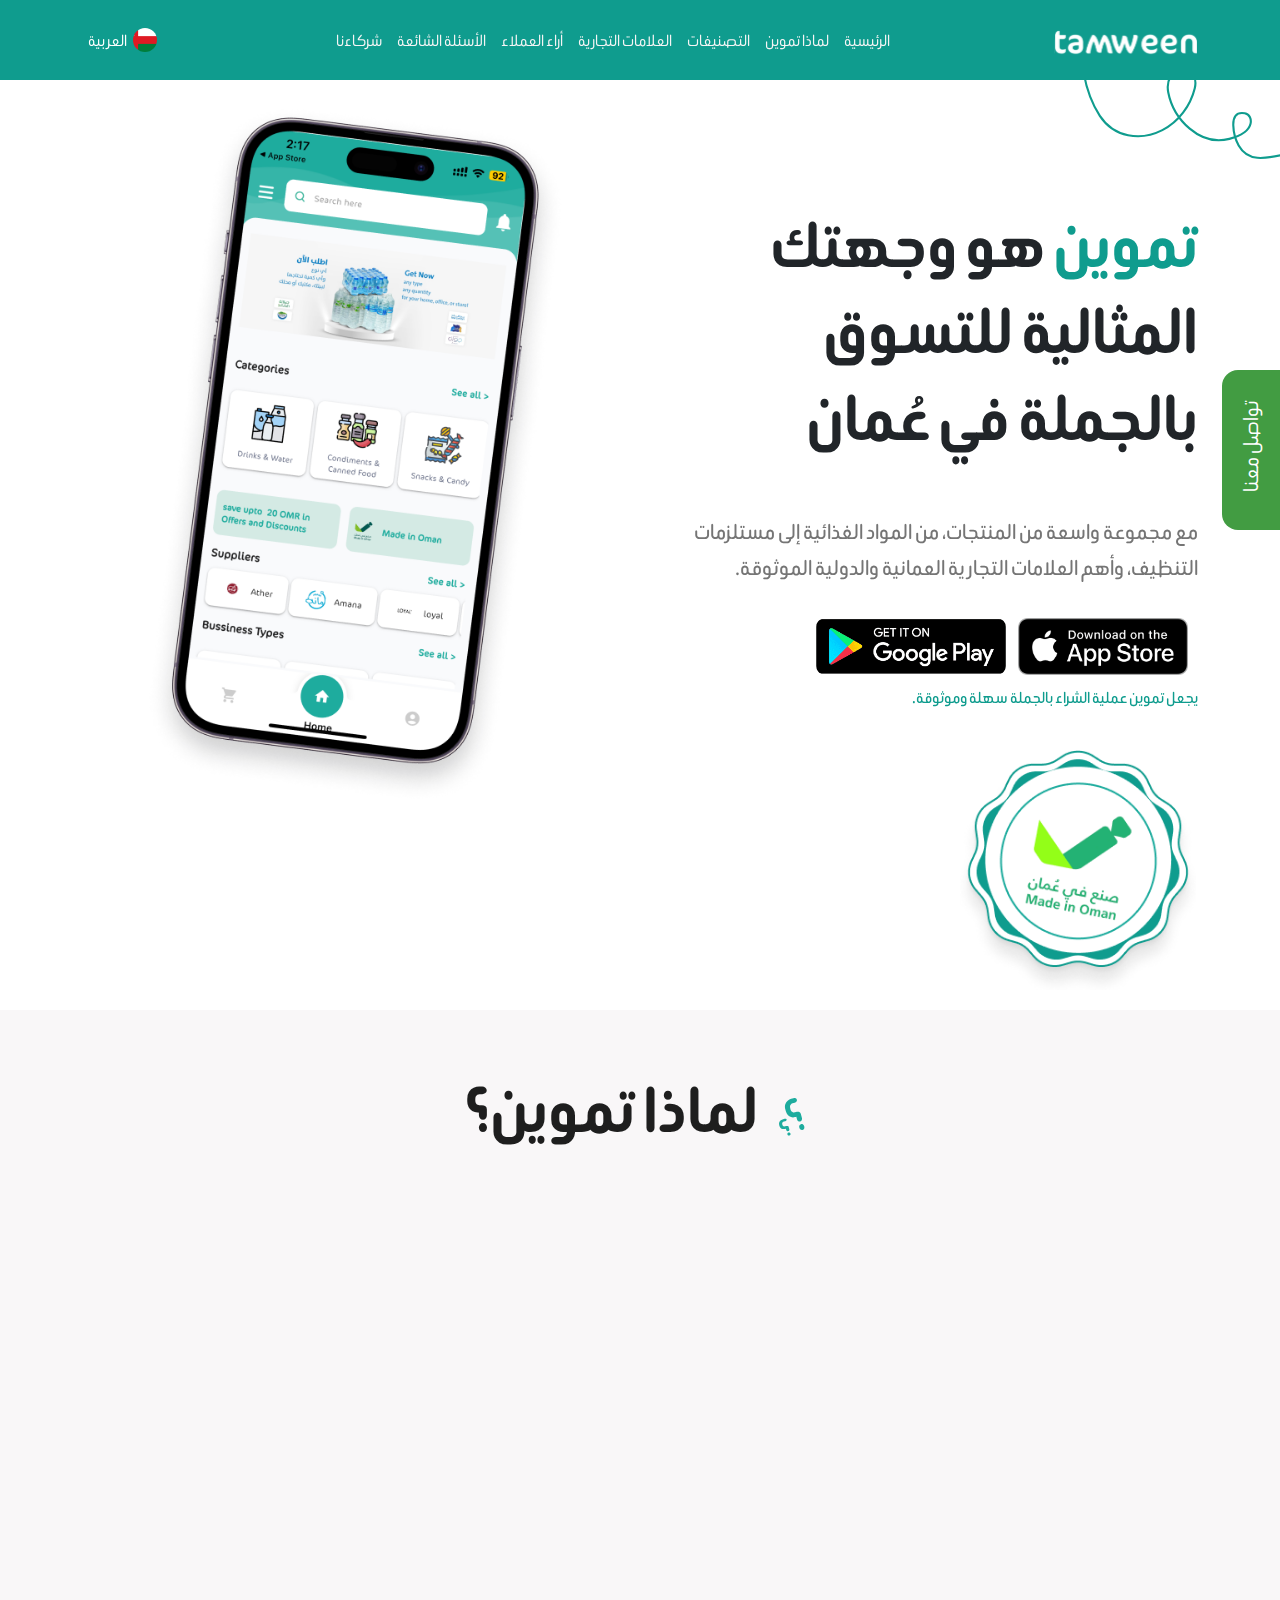
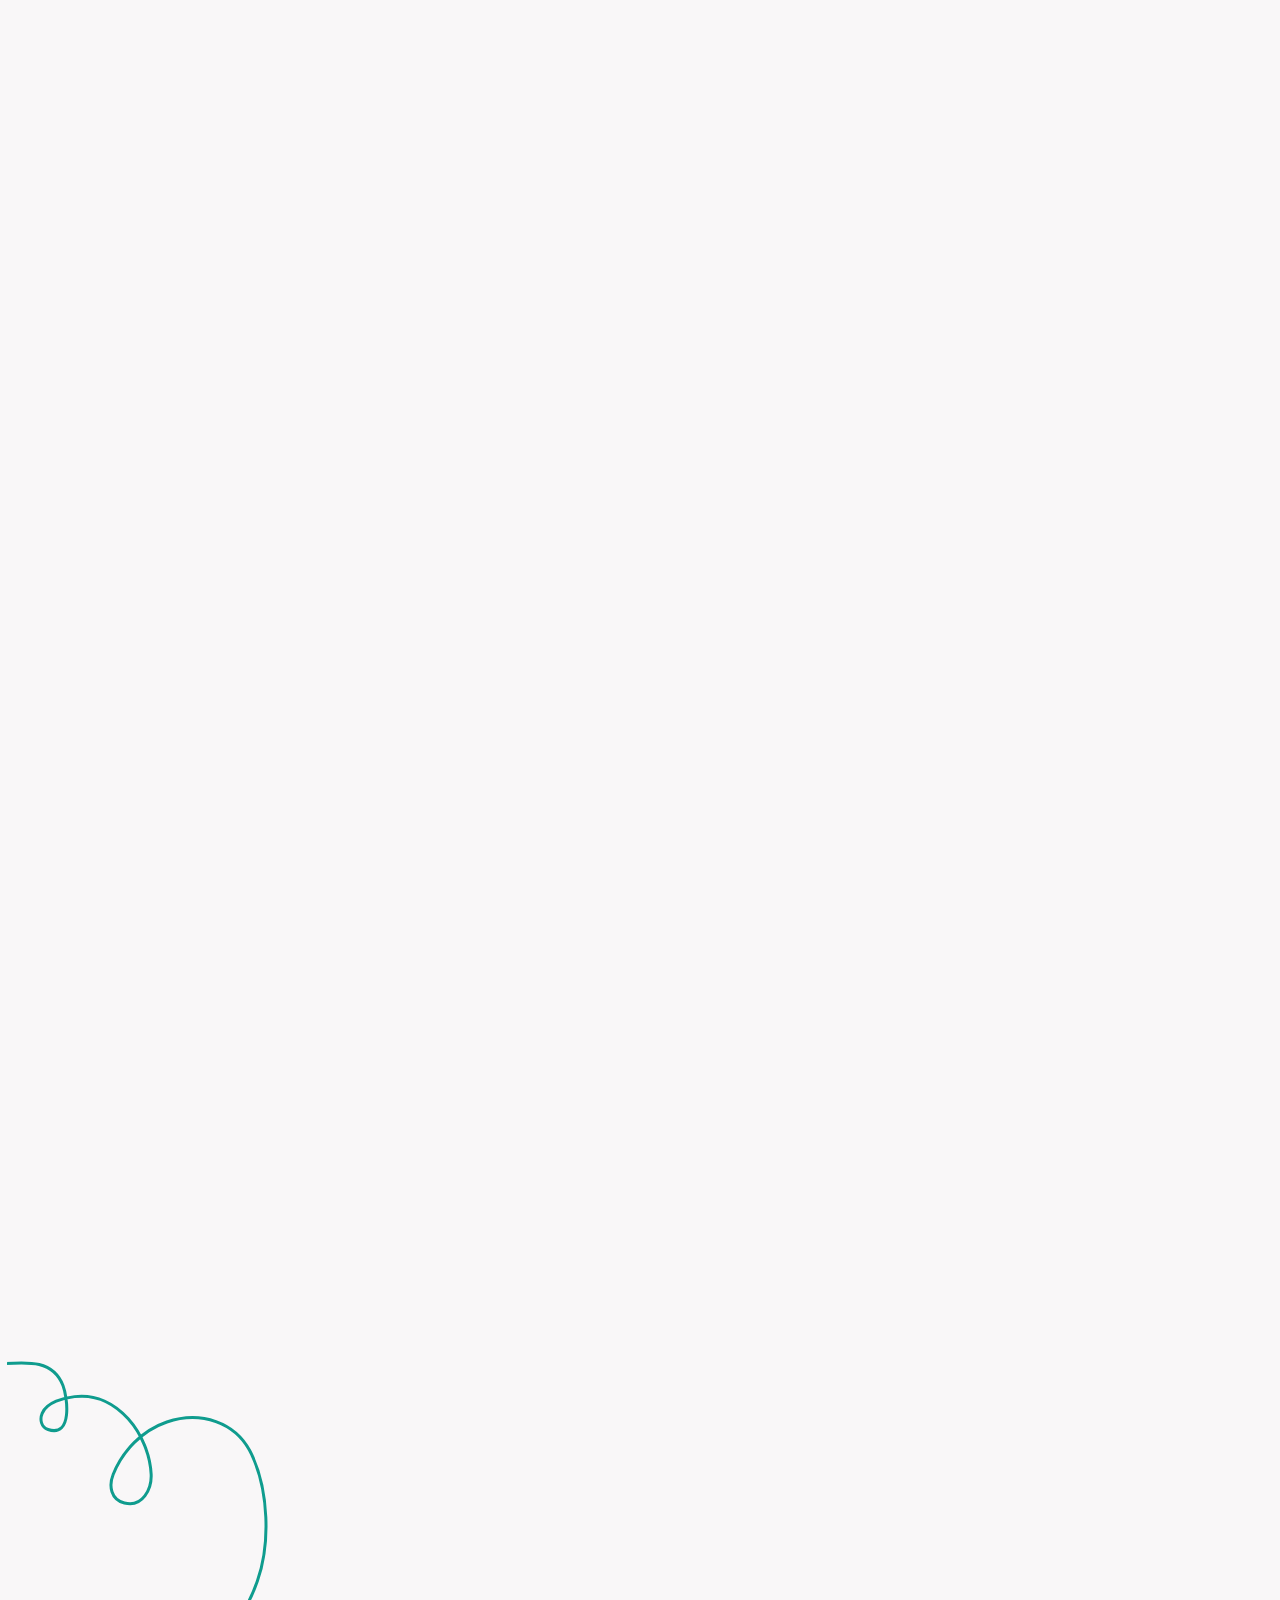
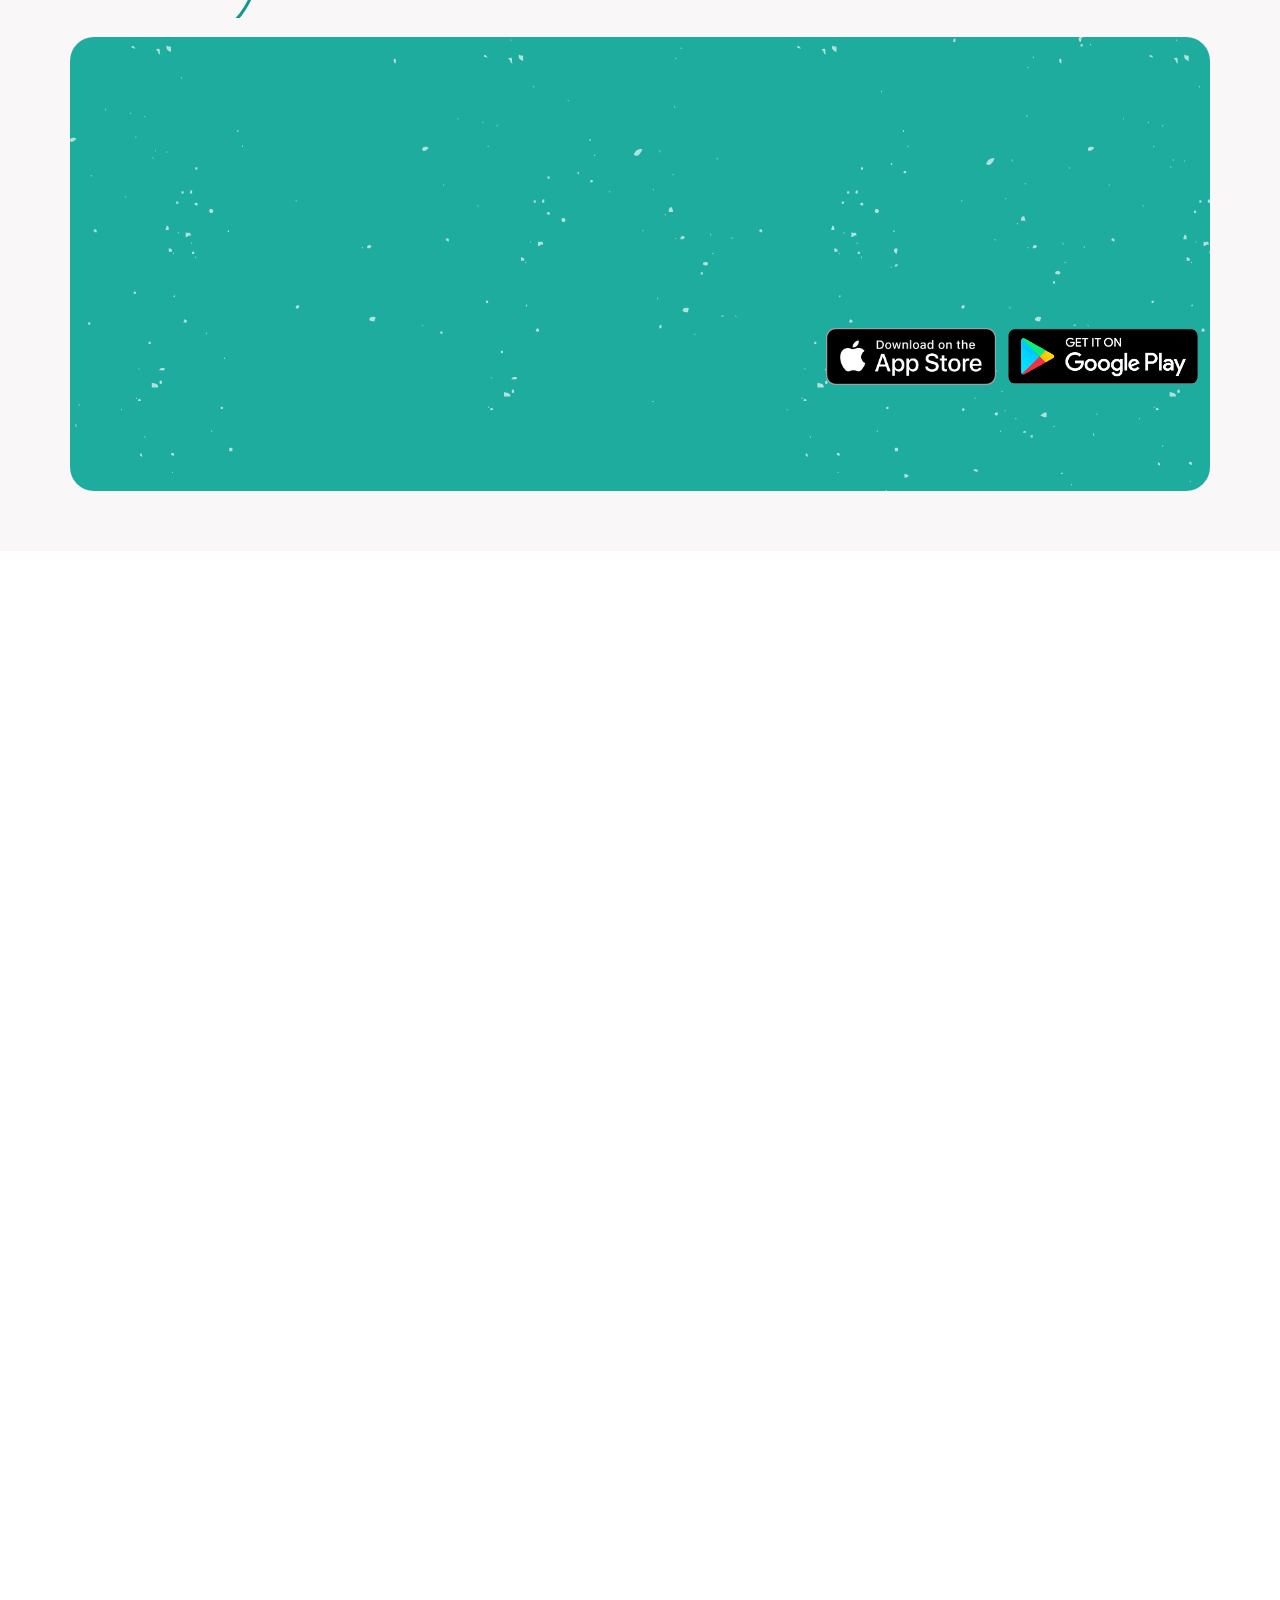
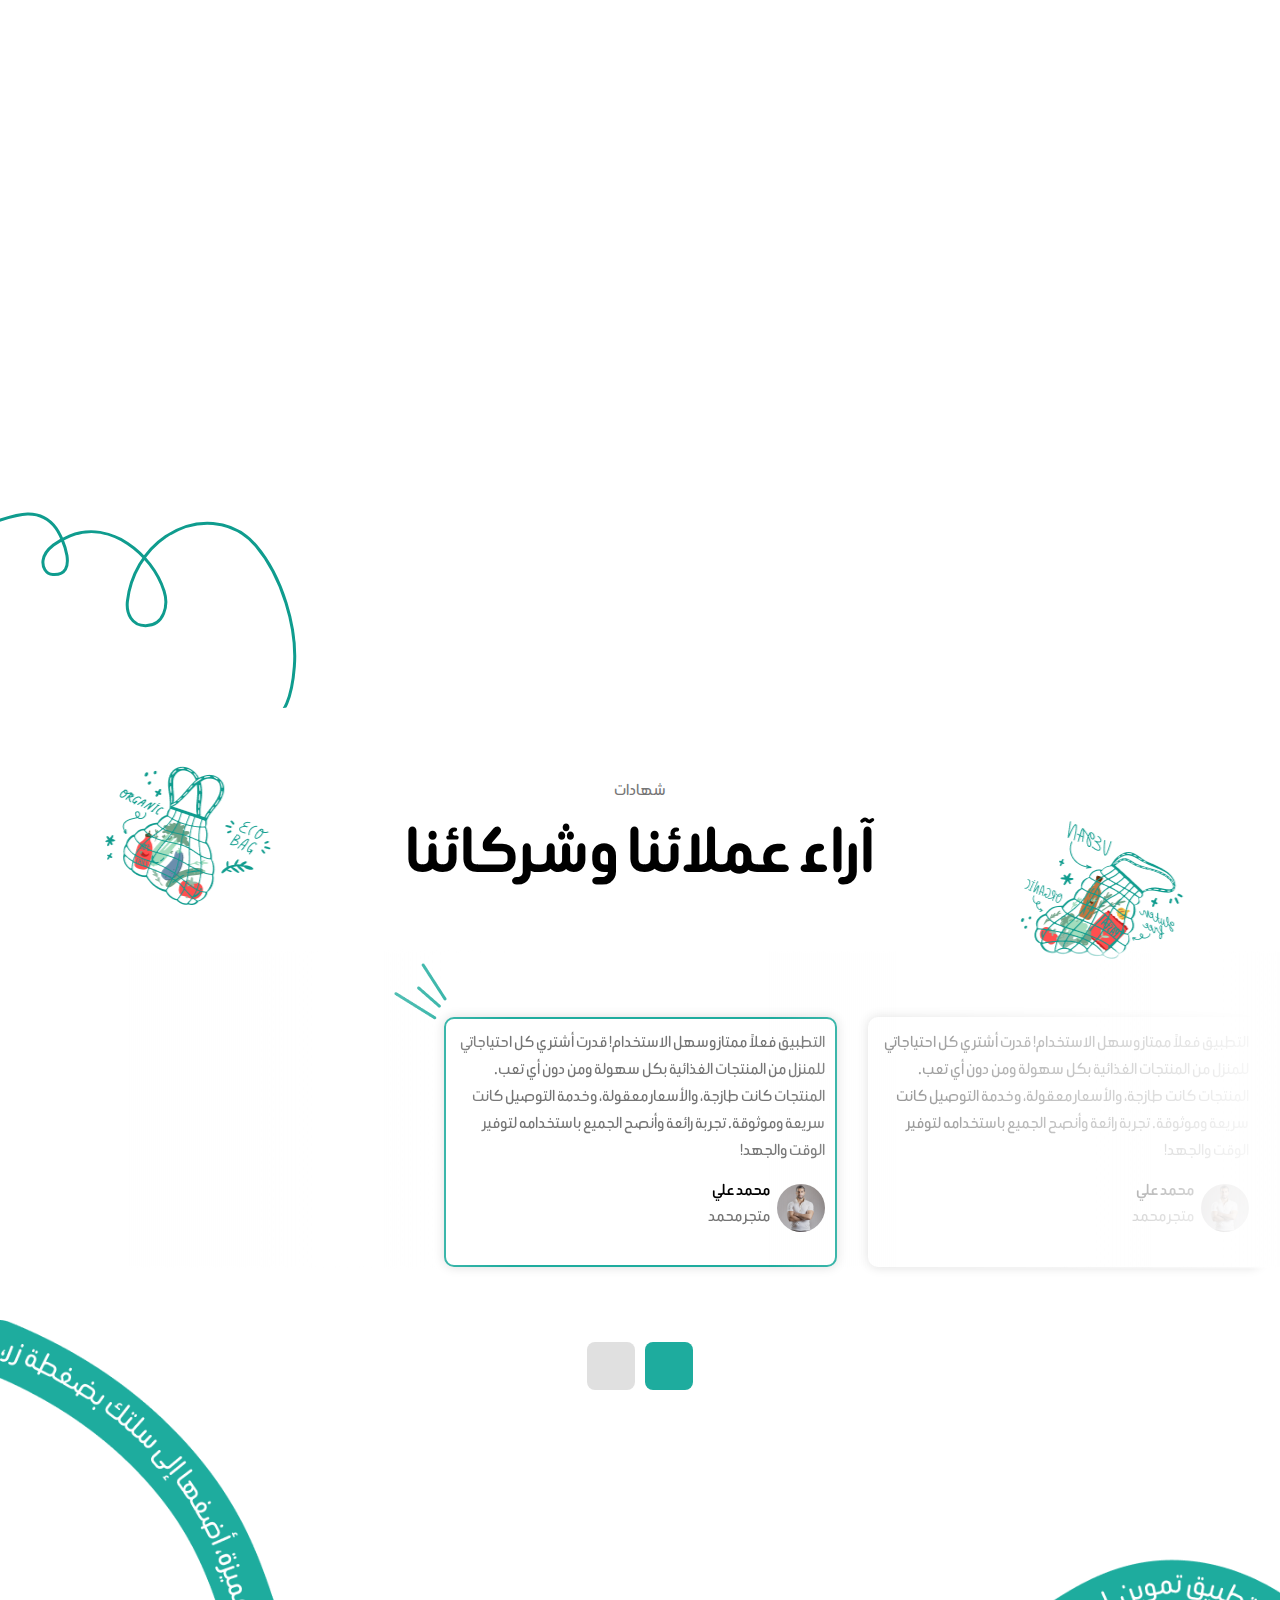
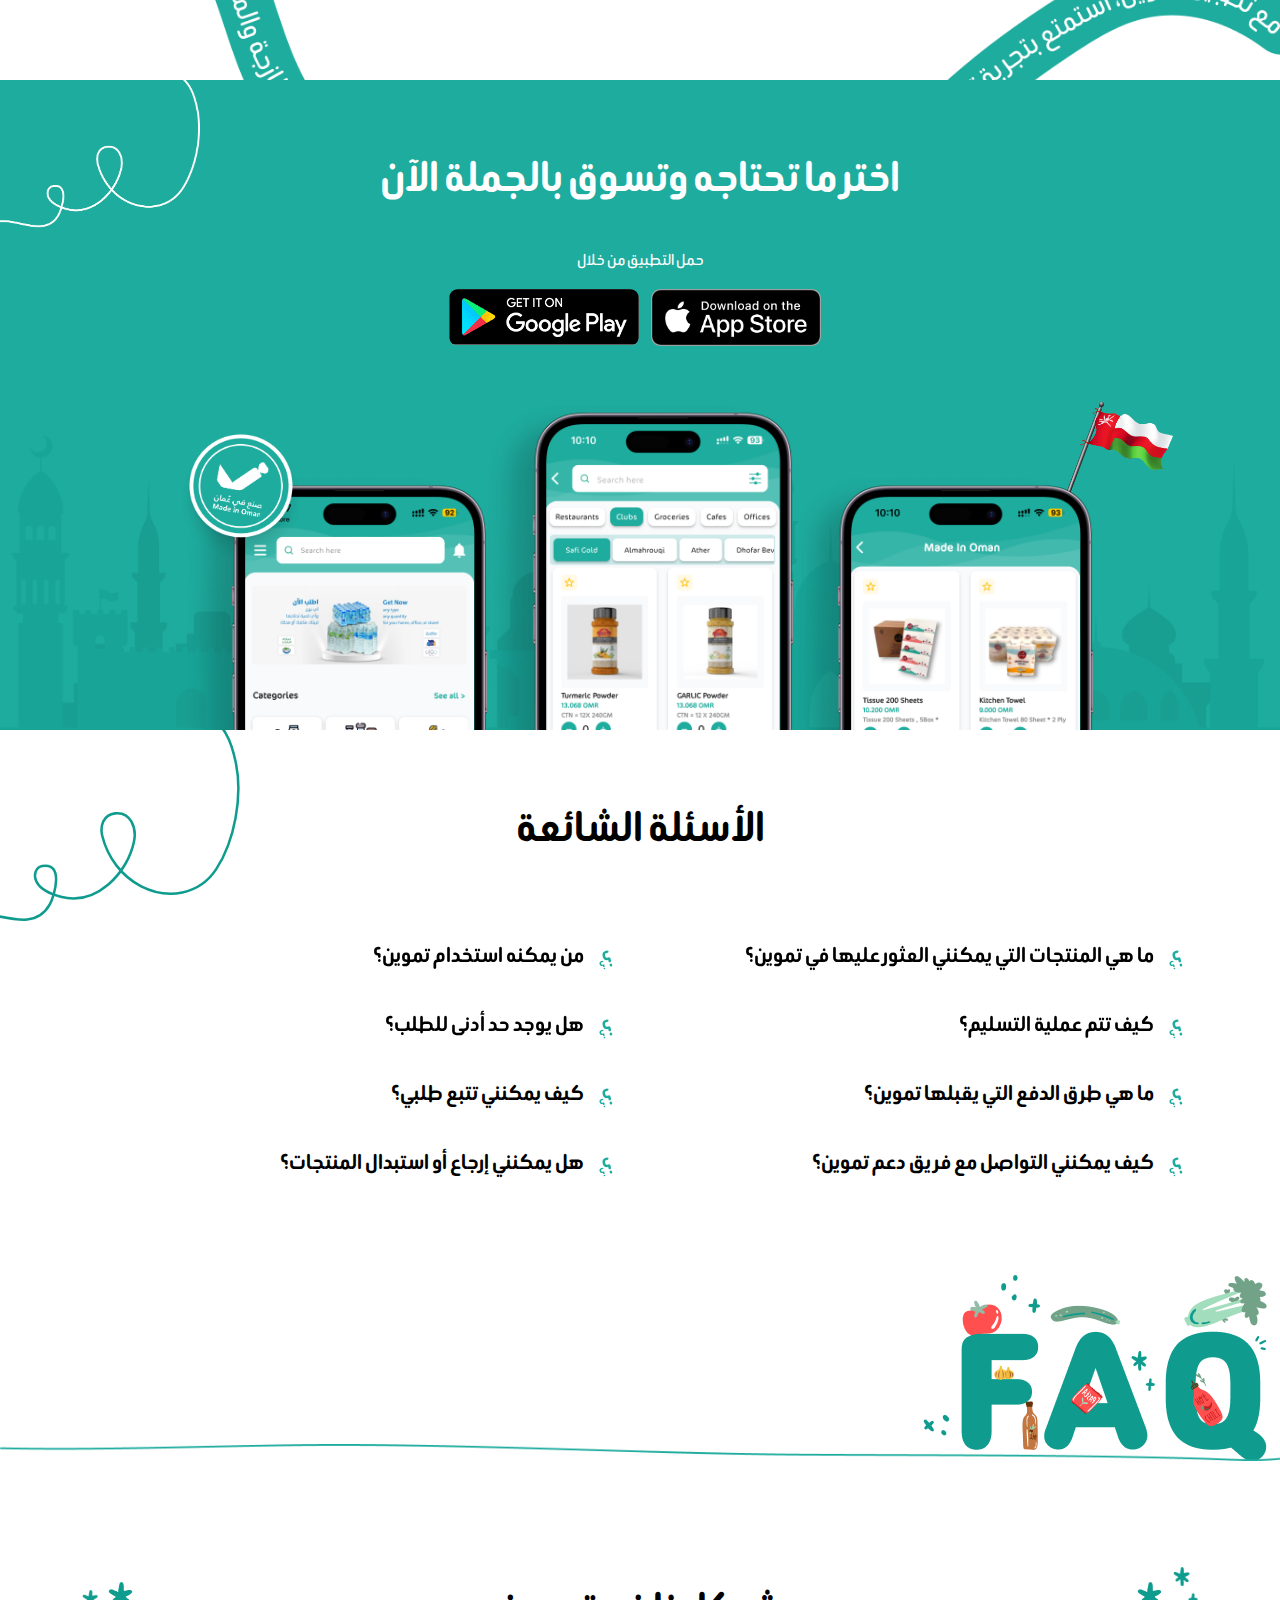
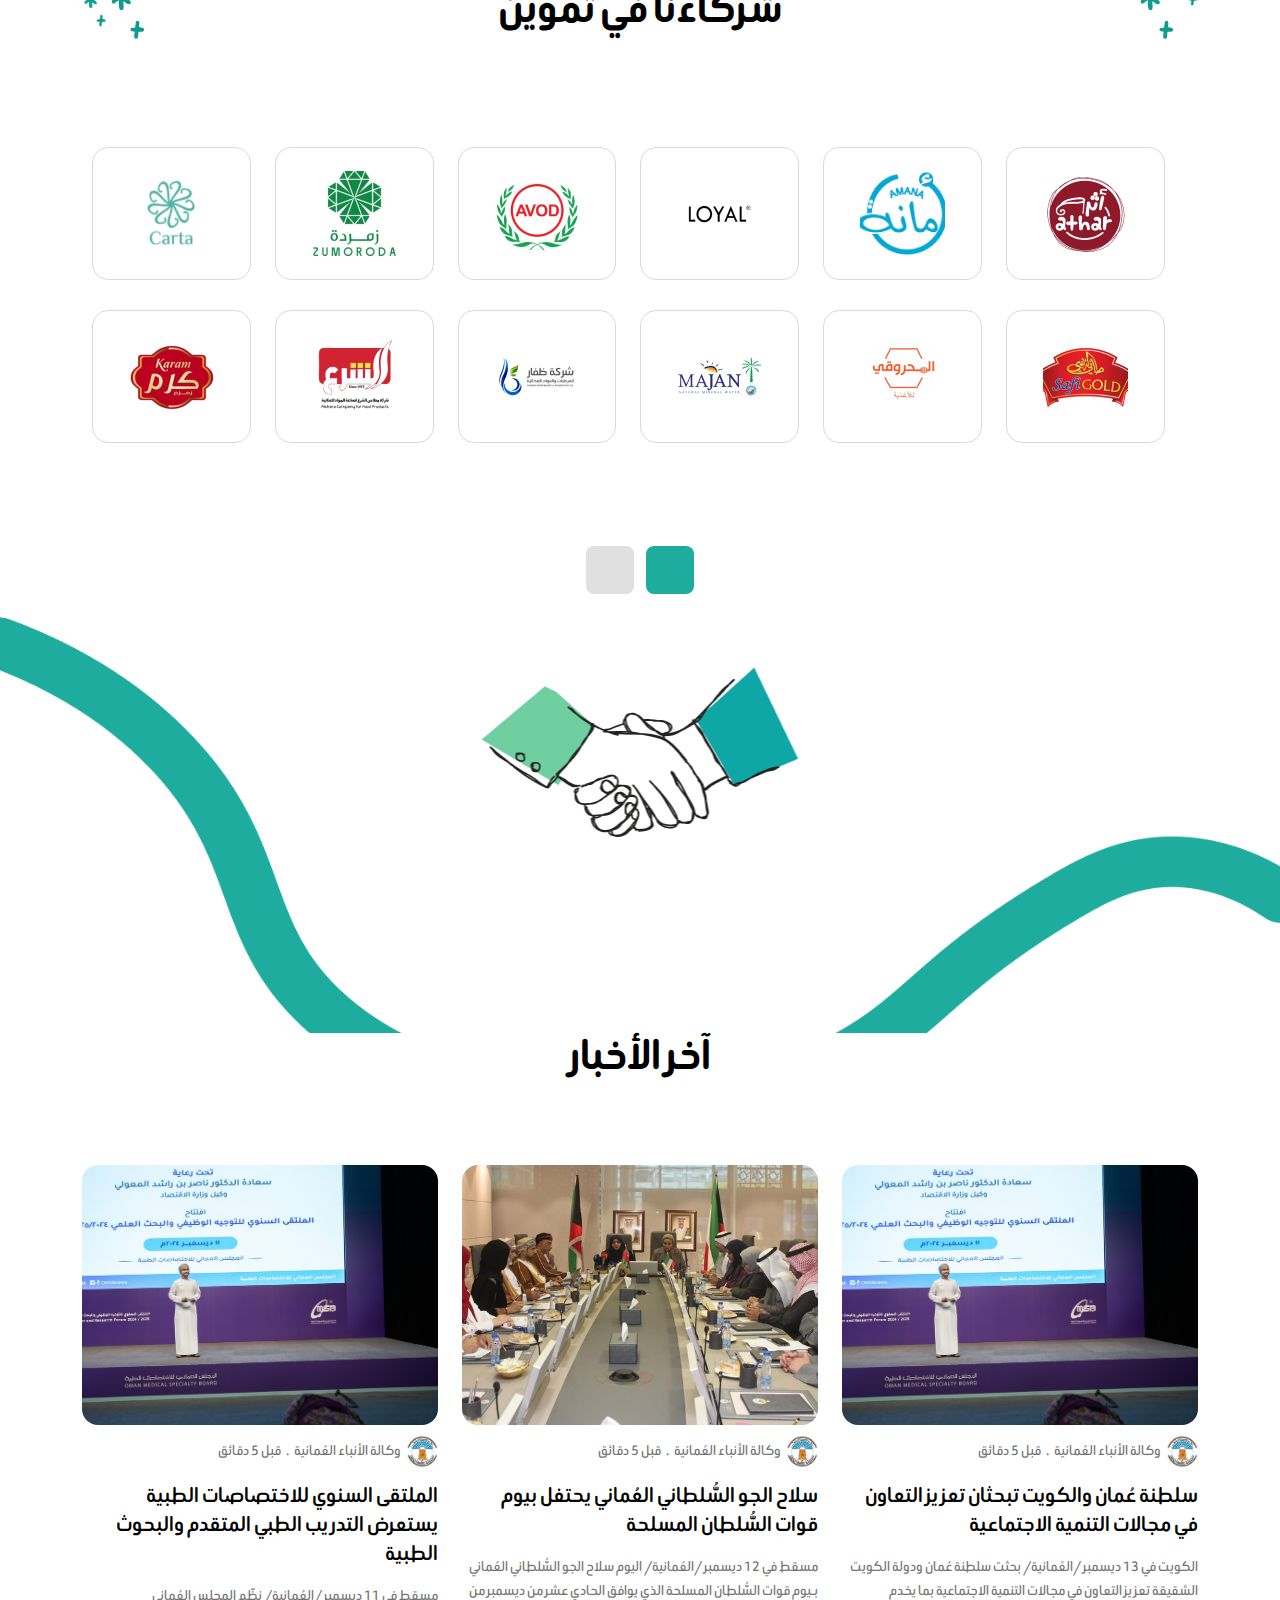
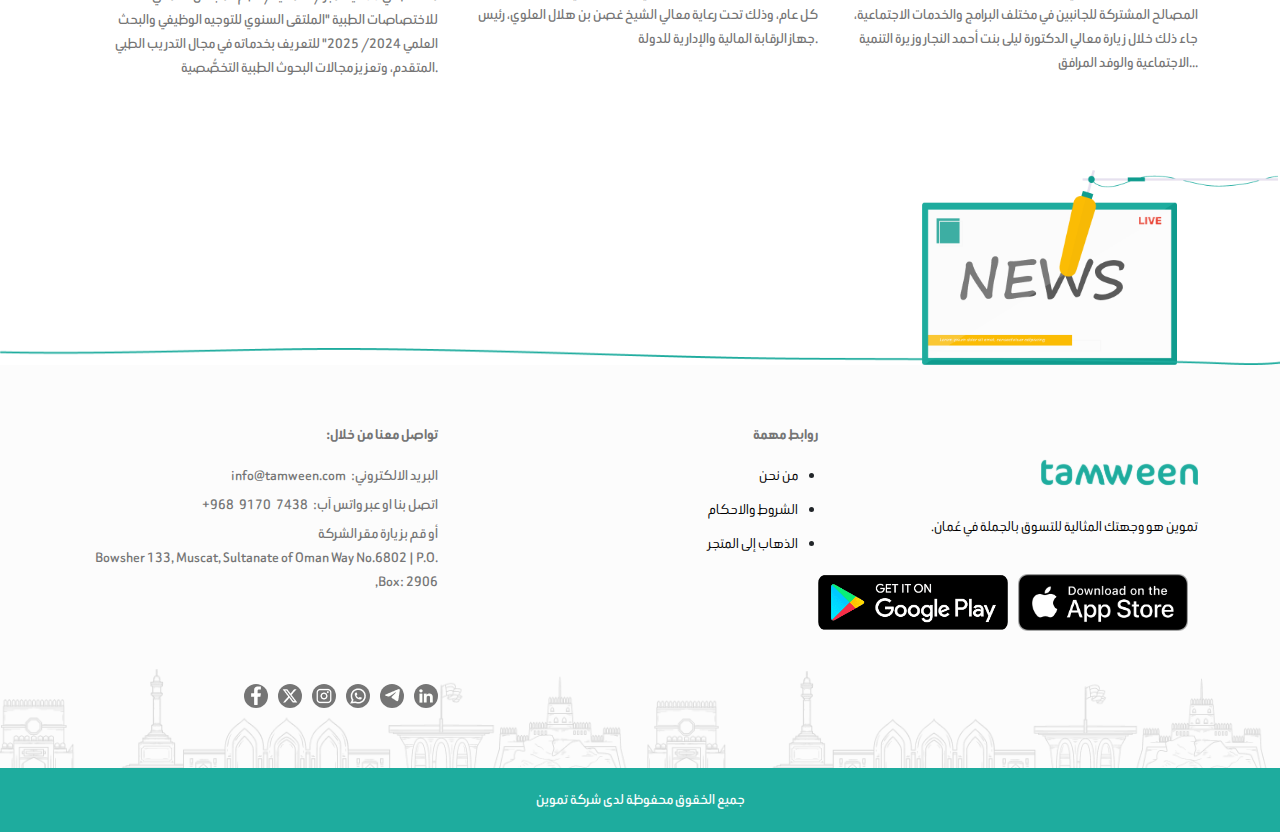
==== commit a0ae4b14: "update" ====
--- a/index.html
+++ b/index.html
@@ -185,6 +185,9 @@
         <img class="line" src="./images/hero/line.svg" />
         <div class="container">
 
+            <div class="header">
+                <h1> لماذا تموين؟  <span> <img src="./images/whyus/question.svg" /> </span></h1>
+            </div>
 
 
             <div class="row">
--- a/css/front.css
+++ b/css/front.css
@@ -175,12 +175,21 @@
   gap: 9px;
   font-size: 24px;
   z-index: 60;
-}
+  transition: 0.3s;
+}
+
 
 .whatsapp-icon.en {
   right: inherit;
   left: -51px;
   border-radius: 0 0 16px 16px;
+}
+
+
+.whatsapp-icon:hover{
+  background-color: #fff;
+  color: #429c42;
+
 }
 
 button:disabled {
@@ -375,6 +384,38 @@
   padding-bottom: 60px;
   background-color: #f9f7f8;
 }
+
+.why-us .header{
+  display: flex
+  ;
+      flex-direction: row;
+      align-items: center;
+      justify-content: center;
+}
+
+.why-us .header h1{
+  display: flex;
+      flex-direction: row;
+      align-items: center;
+      gap: 10px;
+      text-align: center;
+      font-weight: 700;
+      font-size: 72px;
+      color: #1E1E1E;
+      margin-bottom: 21px;
+}
+
+.why-us .header img{
+  width: 48px;
+  height: 48px;
+  object-fit: contain;
+}
+
+.why-us.en .header{
+  direction:rtl;
+}
+
+
 
 .why-us > img.line {
   position: absolute;
@@ -1768,6 +1809,11 @@
     width: 100%;
   }
 
+  .why-us .header h1 {
+    font-size: 40px;
+}
+
+
   .partners .header .buttons {
     display: flex;
     flex-direction: row;
